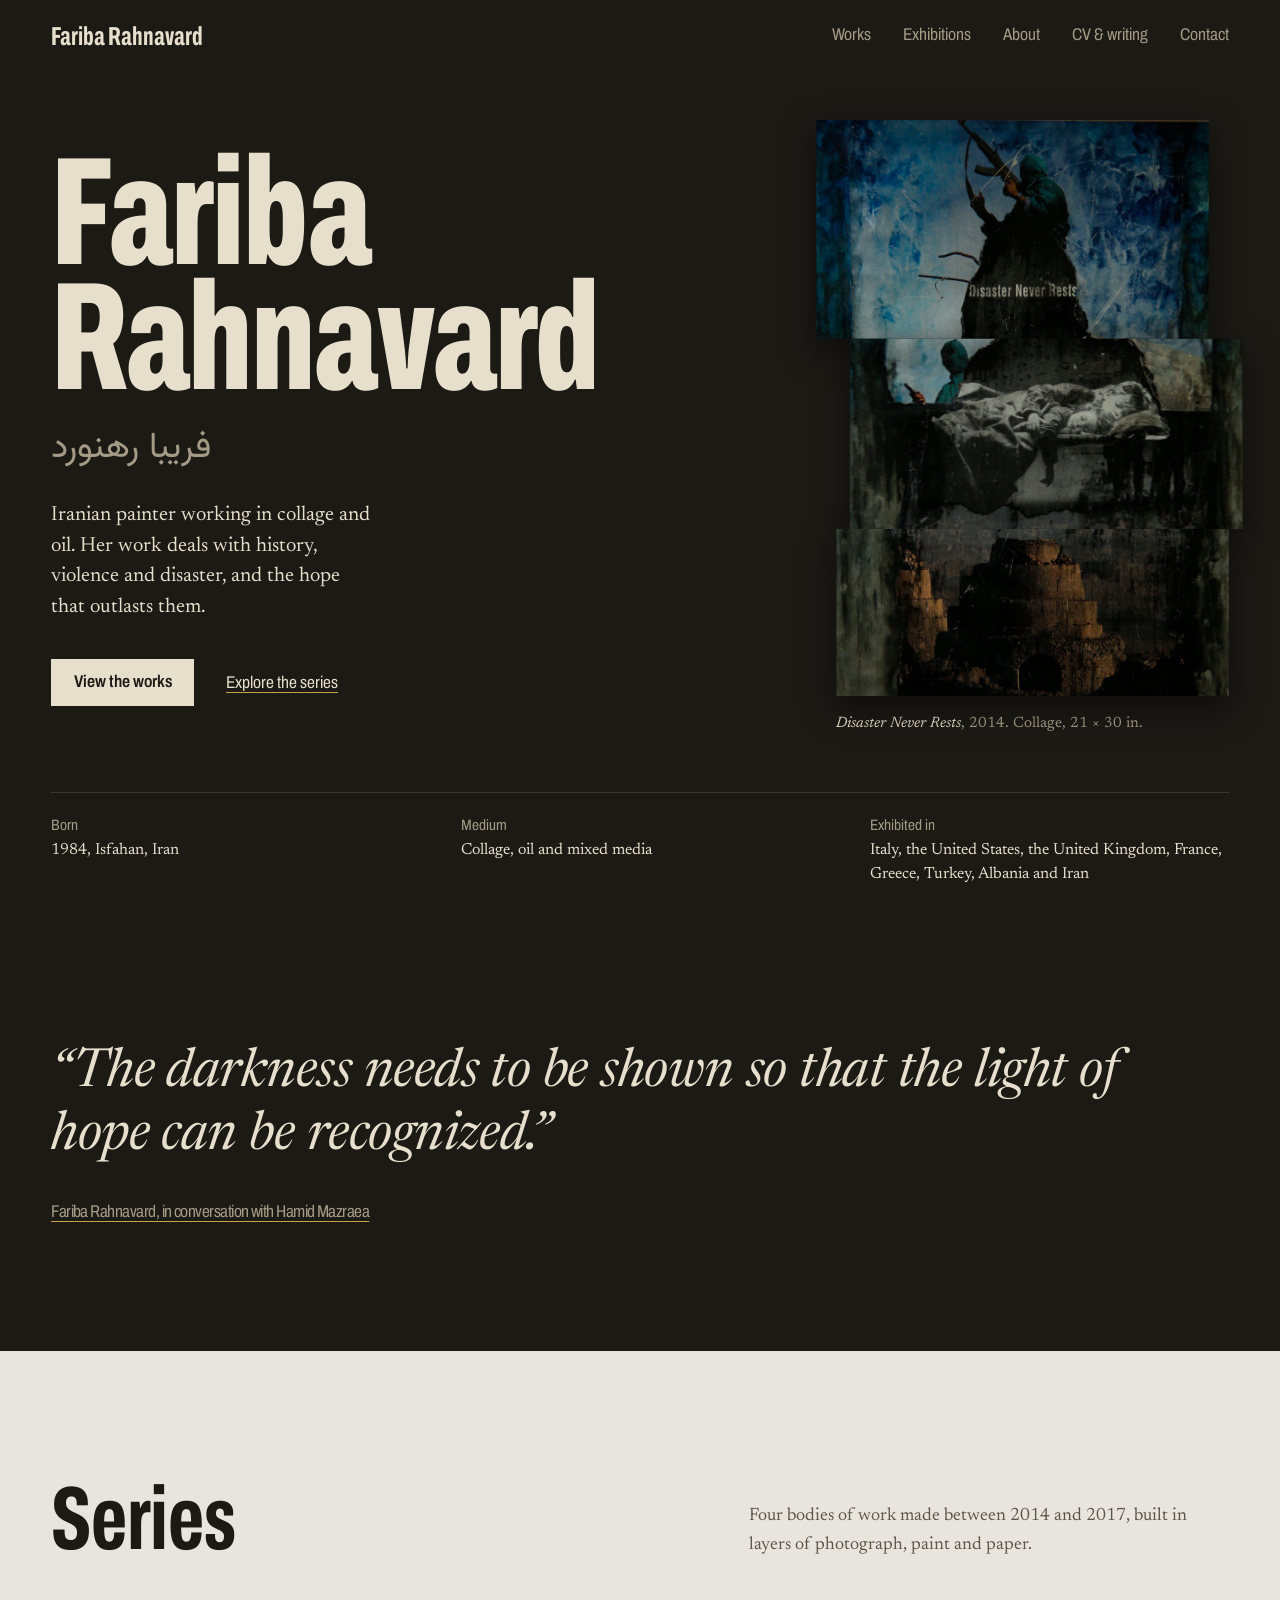
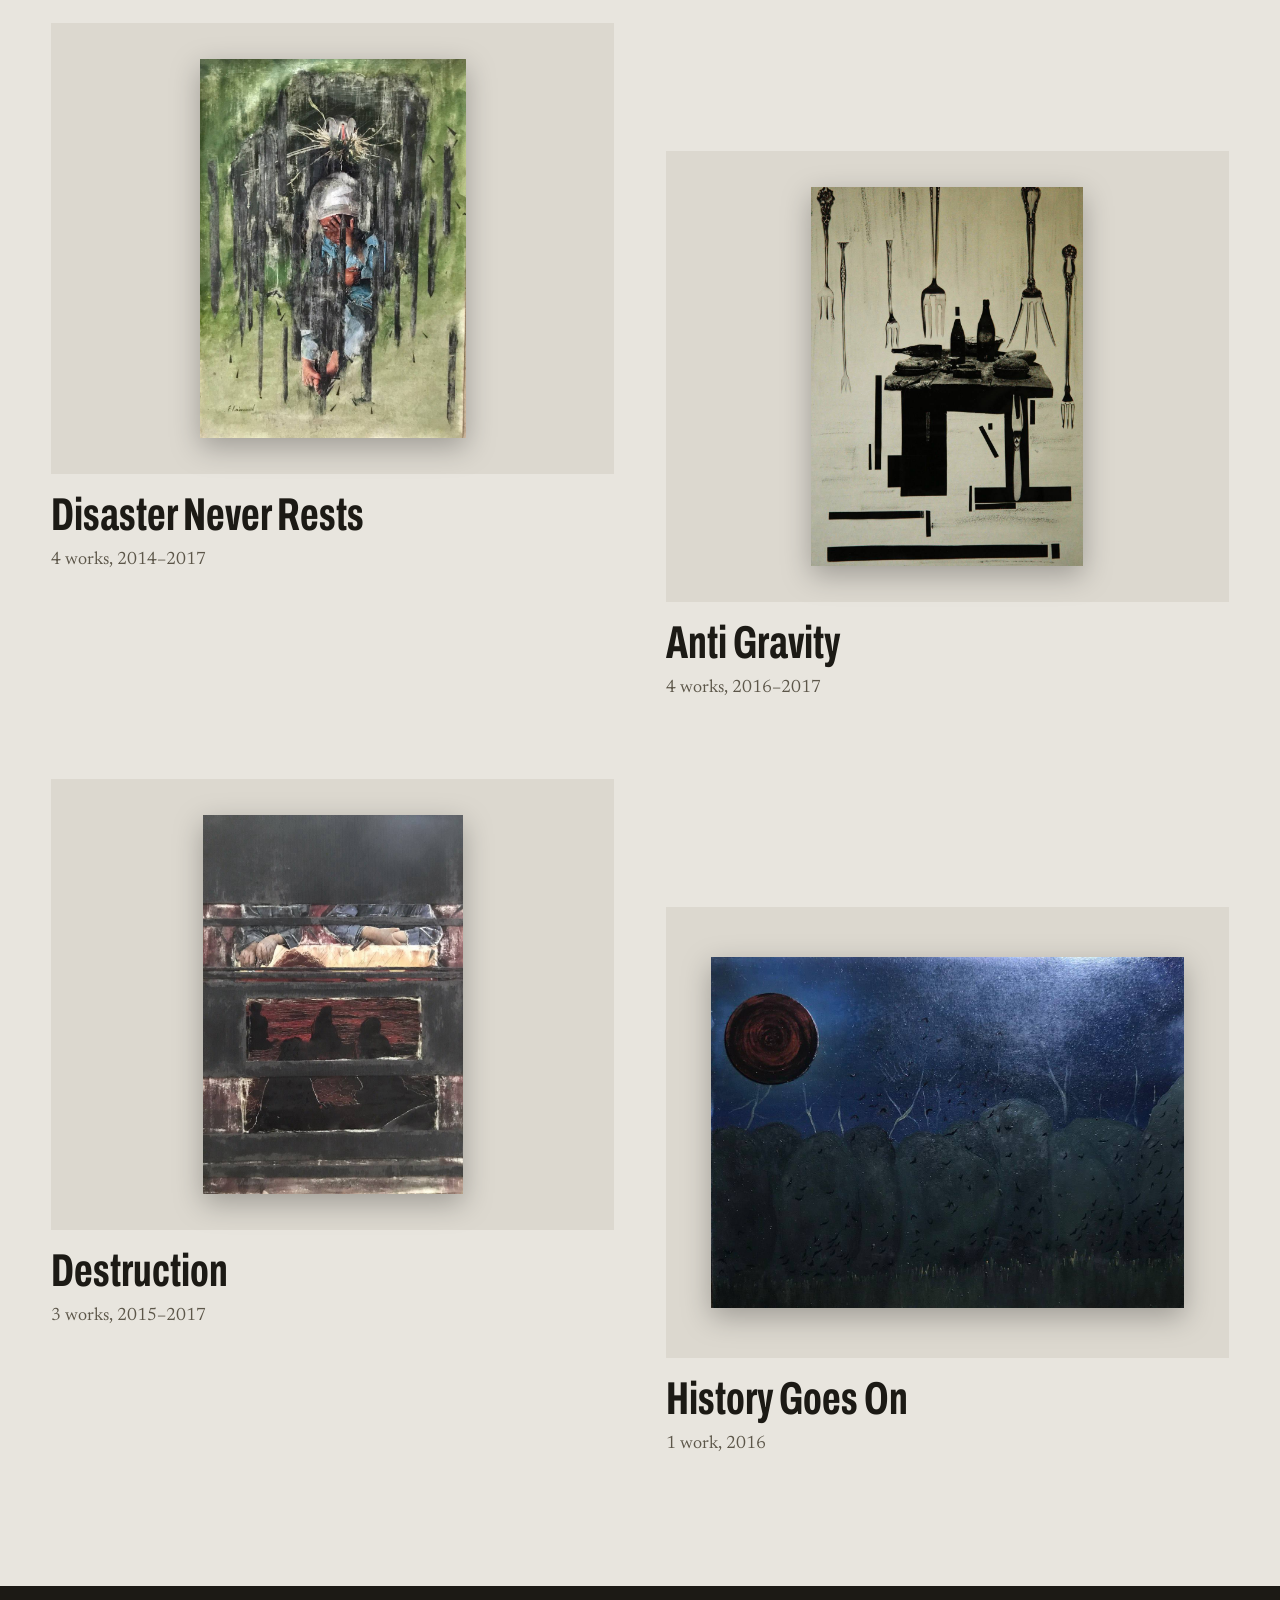
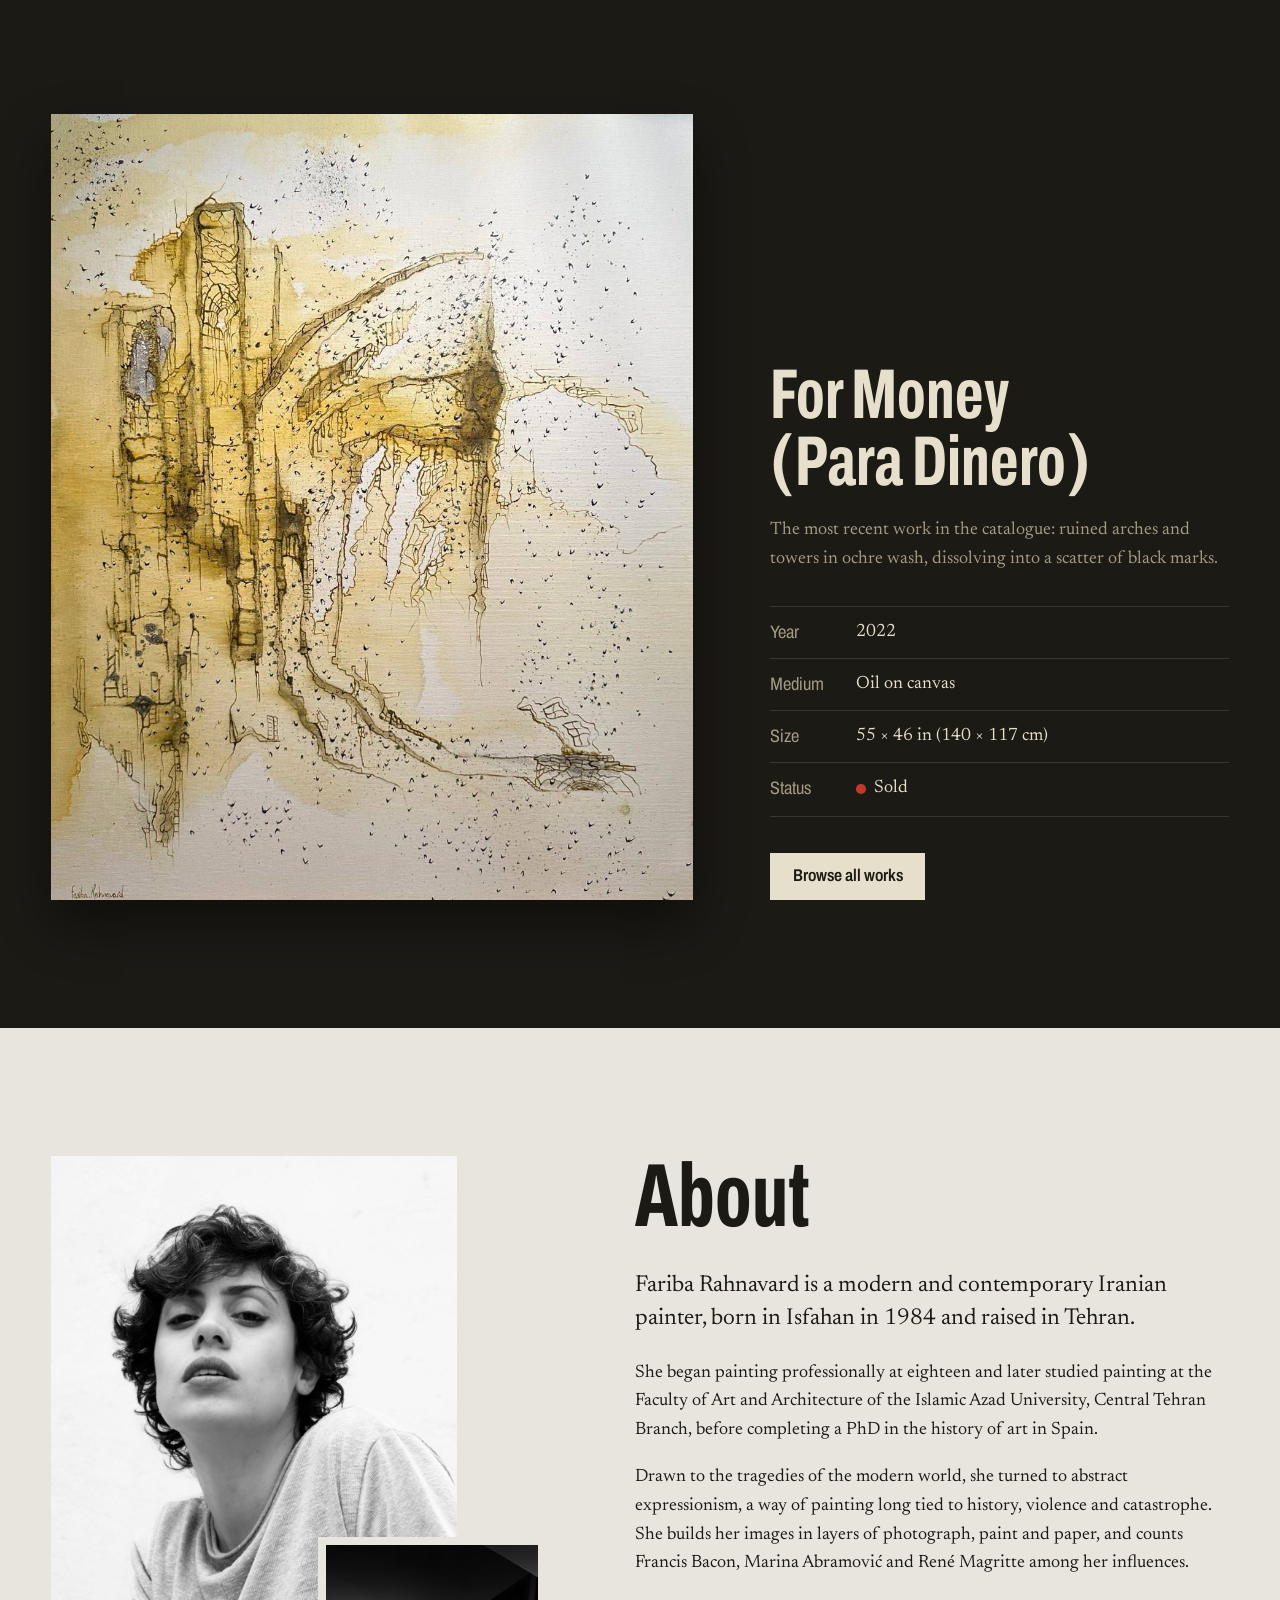
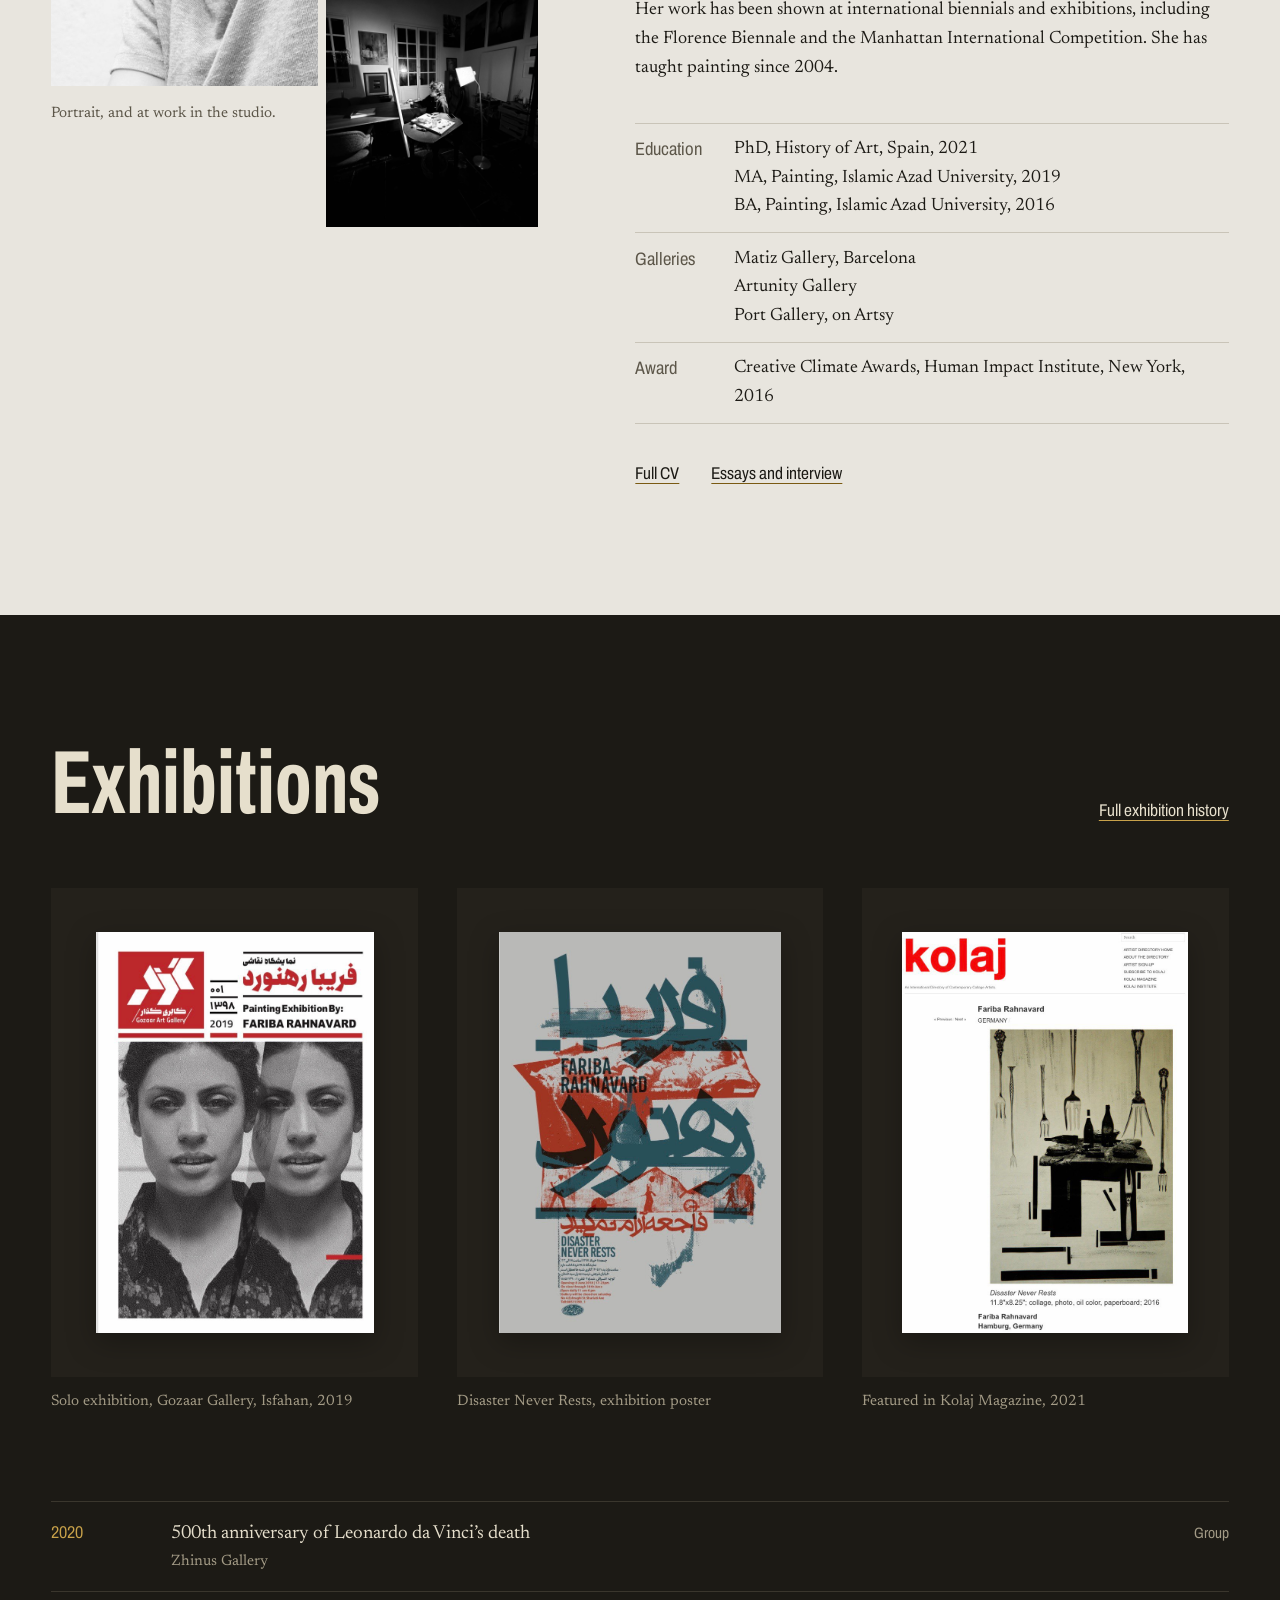
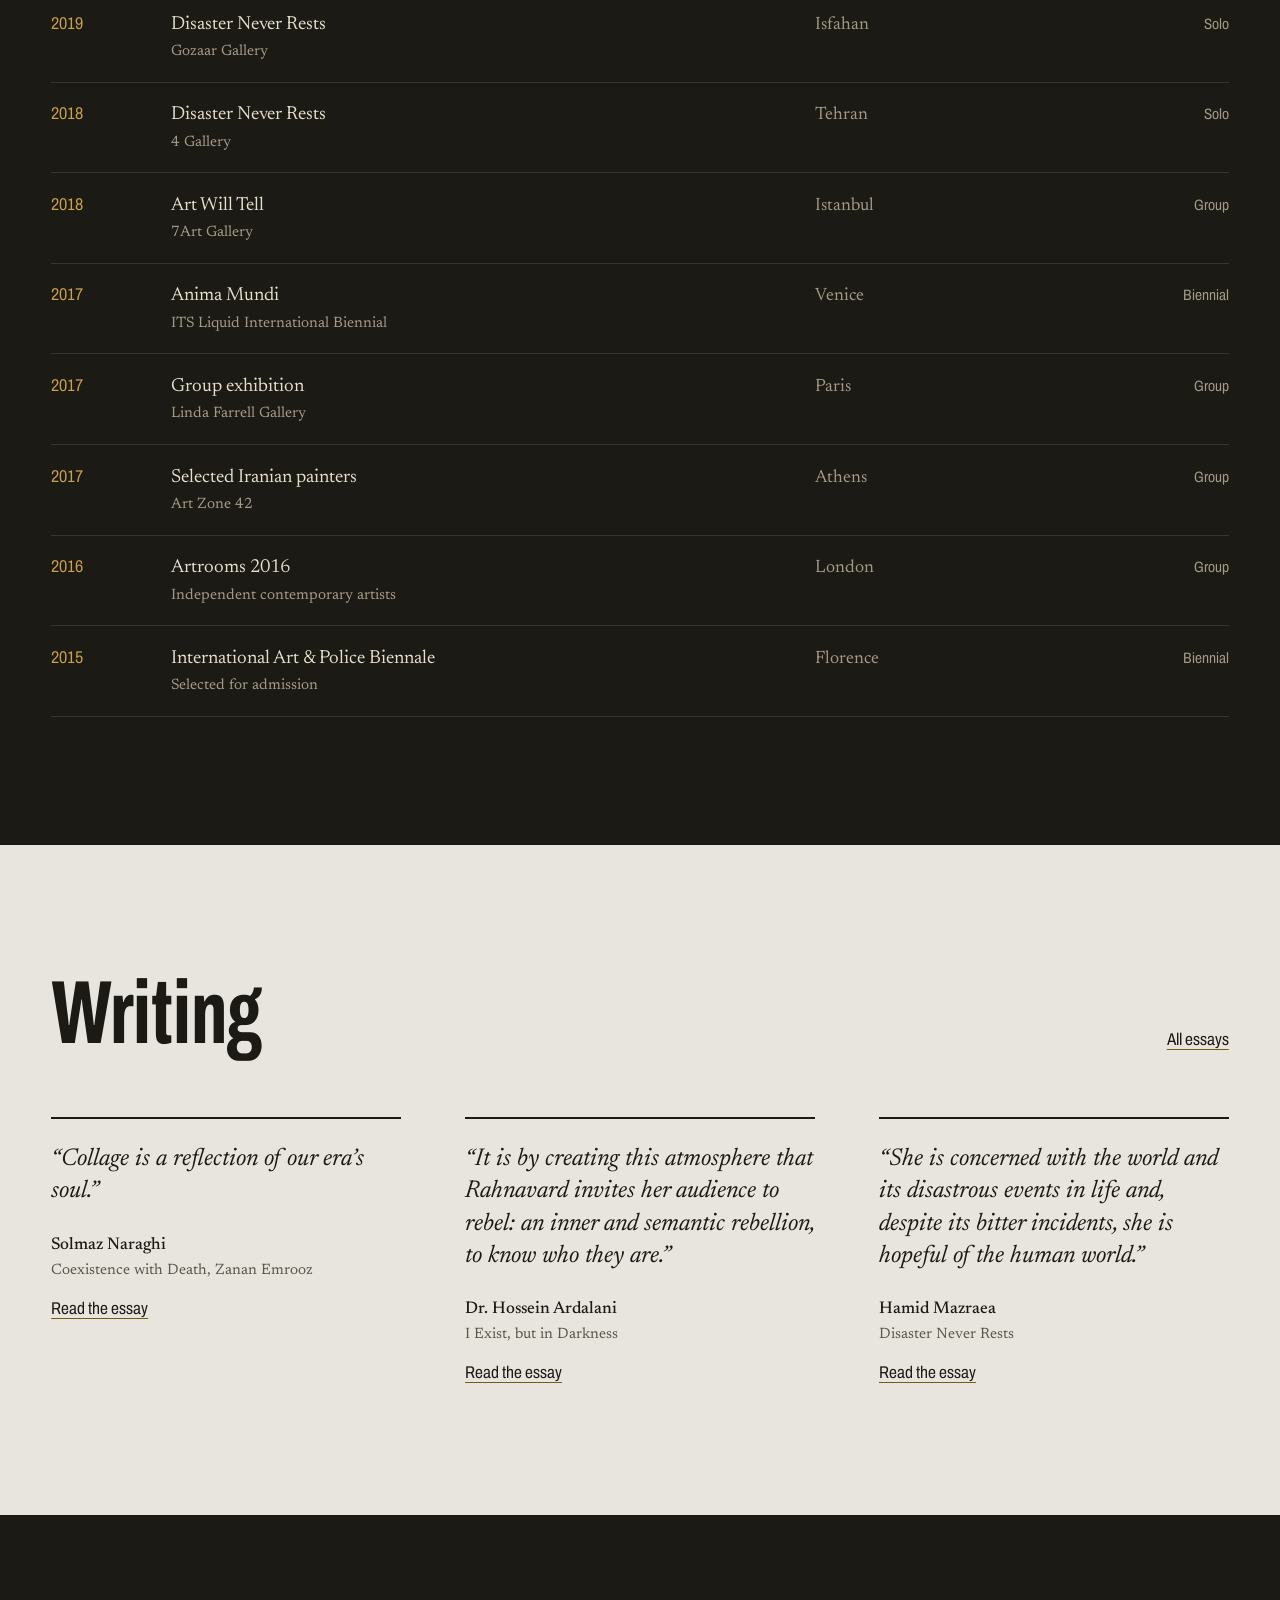
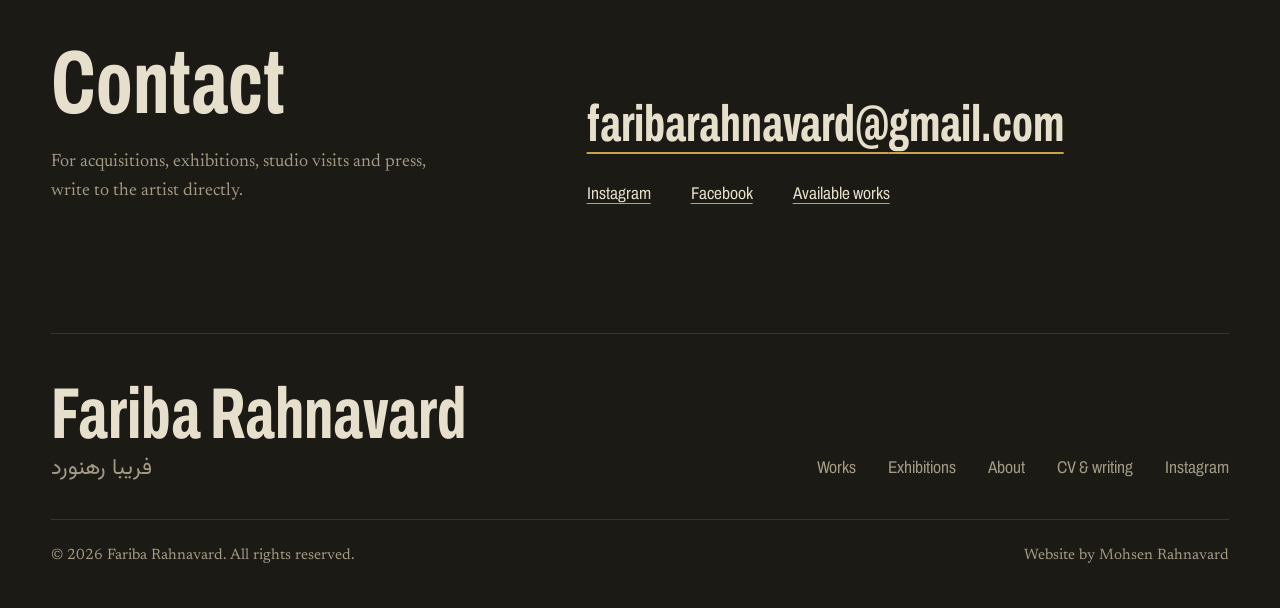
==== index.html @ 9023060f "Launch redesigned portfolio site for Fariba Rahnavard Home page with series, featured work, about, e" ====
<!DOCTYPE html>
<html lang="en">
<head>
    <meta charset="UTF-8">
    <meta name="viewport" content="width=device-width, initial-scale=1.0">
    <title>Fariba Rahnavard, painter</title>
    <meta name="description" content="Fariba Rahnavard is an Iranian painter working in collage and abstract expressionism. Series, exhibitions, writing and enquiries.">
    <meta property="og:title" content="Fariba Rahnavard, painter">
    <meta property="og:description" content="Collage and abstract expressionism on history, violence, disaster and hope.">
    <meta property="og:image" content="img/2.jpg">
    <meta name="theme-color" content="#1c1a15">
    <link rel="preconnect" href="https://fonts.googleapis.com">
    <link rel="preconnect" href="https://fonts.gstatic.com" crossorigin>
    <link rel="stylesheet" href="https://fonts.googleapis.com/css2?family=Archivo:wdth,wght@62..125,400..800&family=Newsreader:ital,opsz,wght@0,6..72,400..600;1,6..72,400..500&family=Vazirmatn:wght@400&display=swap">
    <link rel="stylesheet" href="styles.css">
    <script src="script.js" defer></script>
</head>
<body>
    <a class="skip-link" href="#main">Skip to content</a>

    <header class="site-header">
        <div class="header-inner wrap">
            <a class="wordmark" href="index.html">Fariba Rahnavard</a>
            <button class="menu-toggle" type="button" aria-expanded="false" aria-controls="site-nav">Menu</button>
            <nav class="site-nav" id="site-nav" aria-label="Main">
                <ul>
                    <li><a href="buying.html">Works</a></li>
                    <li><a href="index.html#exhibitions">Exhibitions</a></li>
                    <li><a href="index.html#about">About</a></li>
                    <li><a href="port.html">CV &amp; writing</a></li>
                    <li><a href="index.html#contact">Contact</a></li>
                </ul>
            </nav>
        </div>
    </header>

    <main id="main">
        <section class="hero wrap" aria-labelledby="hero-title">
            <div class="hero-main">
                <div class="hero-text">
                    <h1 class="hero-name" id="hero-title"><span>Fariba</span> <span>Rahnavard</span></h1>
                    <p class="hero-persian" lang="fa" dir="rtl">فریبا رهنورد</p>
                    <p class="hero-intro">Iranian painter working in collage and oil. Her work deals with history, violence and disaster, and the hope that outlasts them.</p>
                    <div class="actions">
                        <a class="button" href="buying.html">View the works</a>
                        <a class="text-link" href="#series">Explore the series</a>
                    </div>
                </div>

                <figure class="strata">
                    <div class="strata-frame">
                        <div class="stratum"><img src="img/2.jpg" width="872" height="1280" alt="Disaster Never Rests: a hooded figure with a rifle stands over a sleeping child, above the ruins of a stepped brick tower." fetchpriority="high"></div>
                        <div class="stratum" aria-hidden="true"><img src="img/2.jpg" width="872" height="1280" alt=""></div>
                        <div class="stratum" aria-hidden="true"><img src="img/2.jpg" width="872" height="1280" alt=""></div>
                    </div>
                    <figcaption><cite>Disaster Never Rests</cite>, 2014. Collage, 21 × 30 in.</figcaption>
                </figure>
            </div>

            <dl class="hero-facts">
                <div>
                    <dt>Born</dt>
                    <dd>1984, Isfahan, Iran</dd>
                </div>
                <div>
                    <dt>Medium</dt>
                    <dd>Collage, oil and mixed media</dd>
                </div>
                <div>
                    <dt>Exhibited in</dt>
                    <dd>Italy, the United States, the United Kingdom, France, Greece, Turkey, Albania and Iran</dd>
                </div>
            </dl>
        </section>

        <section class="section statement wrap" aria-label="Artist statement">
            <blockquote>
                <p>“The darkness needs to be shown so that the light of hope can be recognized.”</p>
                <footer class="ui"><a href="port.html#disaster-never-rests">Fariba Rahnavard, in conversation with Hamid Mazraea</a></footer>
            </blockquote>
        </section>

        <section class="section tone-wall" id="series" aria-labelledby="series-title">
            <div class="wrap">
                <div class="section-head">
                    <h2 class="section-title" id="series-title">Series</h2>
                    <p>Four bodies of work made between 2014 and 2017, built in layers of photograph, paint and paper.</p>
                </div>

                <div class="series-grid">
                    <a class="series-card" href="buying.html?series=disaster-never-rests">
                        <div class="mat"><img src="img-sell/sell-11.jpg" width="901" height="1280" loading="lazy" alt="A figure in a white headscarf covers their face, under a nest of dark wire and dripping black bands on green."></div>
                        <h3>Disaster Never Rests</h3>
                        <p>4 works, 2014–2017</p>
                    </a>
                    <a class="series-card" href="buying.html?series=anti-gravity">
                        <div class="mat"><img src="img-sell/sell-3.jpg" width="920" height="1280" loading="lazy" alt="Black silhouettes of forks, knives and bottles hang over a table on pale paper."></div>
                        <h3>Anti Gravity</h3>
                        <p>4 works, 2016–2017</p>
                    </a>
                    <a class="series-card" href="buying.html?series=destruction">
                        <div class="mat"><img src="img-sell/sell-10.jpg" width="879" height="1280" loading="lazy" alt="Dark horizontal bands frame hands at a table and silhouetted figures against a red sea."></div>
                        <h3>Destruction</h3>
                        <p>3 works, 2015–2017</p>
                    </a>
                    <a class="series-card" href="buying.html?series=history-goes-on">
                        <div class="mat"><img src="img-sell/sell-8.jpg" width="1280" height="951" loading="lazy" alt="A dark red sun over a deep blue night and a line of rounded treetops."></div>
                        <h3>History Goes On</h3>
                        <p>1 work, 2016</p>
                    </a>
                </div>
            </div>
        </section>

        <section class="section wrap" aria-labelledby="featured-title">
            <div class="featured">
                <a class="featured-image" href="buying.html">
                    <img src="img-sell/sell-1.jpg" width="1046" height="1280" loading="lazy" alt="For Money: ochre ruins of arches and towers dissolving into a scatter of black marks.">
                </a>
                <div>
                    <h2 id="featured-title">For Money (Para Dinero)</h2>
                    <p class="featured-note">The most recent work in the catalogue: ruined arches and towers in ochre wash, dissolving into a scatter of black marks.</p>
                    <dl class="details">
                        <dt>Year</dt>
                        <dd>2022</dd>
                        <dt>Medium</dt>
                        <dd>Oil on canvas</dd>
                        <dt>Size</dt>
                        <dd>55 × 46 in (140 × 117 cm)</dd>
                        <dt>Status</dt>
                        <dd><span class="status-sold">Sold</span></dd>
                    </dl>
                    <a class="button" href="buying.html">Browse all works</a>
                </div>
            </div>
        </section>

        <section class="section tone-wall" id="about" aria-labelledby="about-title">
            <div class="about wrap">
                <figure class="about-images">
                    <img class="portrait" src="img/photo_2024-08-16_12-58-16.jpg" width="980" height="1280" loading="lazy" alt="Black and white portrait of Fariba Rahnavard.">
                    <img class="studio" src="img/photo_2024-08-16_12-58-14.jpg" width="960" height="1280" loading="lazy" alt="Fariba Rahnavard at her desk in the studio at night, paintings on the wall behind her.">
                    <figcaption>Portrait, and at work in the studio.</figcaption>
                </figure>

                <div class="about-text">
                    <h2 class="section-title" id="about-title">About</h2>
                    <p class="lead">Fariba Rahnavard is a modern and contemporary Iranian painter, born in Isfahan in 1984 and raised in Tehran.</p>
                    <p>She began painting professionally at eighteen and later studied painting at the Faculty of Art and Architecture of the Islamic Azad University, Central Tehran Branch, before completing a PhD in the history of art in Spain.</p>
                    <p>Drawn to the tragedies of the modern world, she turned to abstract expressionism, a way of painting long tied to history, violence and catastrophe. She builds her images in layers of photograph, paint and paper, and counts Francis Bacon, Marina Abramović and René Magritte among her influences.</p>
                    <p>Her work has been shown at international biennials and exhibitions, including the Florence Biennale and the Manhattan International Competition. She has taught painting since 2004.</p>

                    <dl class="details">
                        <dt>Education</dt>
                        <dd>PhD, History of Art, Spain, 2021<br>MA, Painting, Islamic Azad University, 2019<br>BA, Painting, Islamic Azad University, 2016</dd>
                        <dt>Galleries</dt>
                        <dd>Matiz Gallery, Barcelona<br>Artunity Gallery<br>Port Gallery, on Artsy</dd>
                        <dt>Award</dt>
                        <dd>Creative Climate Awards, Human Impact Institute, New York, 2016</dd>
                    </dl>

                    <div class="actions">
                        <a class="text-link" href="port.html#cv">Full CV</a>
                        <a class="text-link" href="port.html#essays">Essays and interview</a>
                    </div>
                </div>
            </div>
        </section>

        <section class="section wrap" id="exhibitions" aria-labelledby="exhibitions-title">
            <div class="section-head">
                <h2 class="section-title" id="exhibitions-title">Exhibitions</h2>
                <a class="text-link" href="port.html#cv">Full exhibition history</a>
            </div>

            <div class="posters">
                <figure>
                    <div class="mat"><img src="img/poster1.jpg" width="722" height="1041" loading="lazy" alt="Poster for Fariba Rahnavard’s painting exhibition at Gozaar Art Gallery, 2019, with a doubled black and white portrait of the artist."></div>
                    <figcaption>Solo exhibition, Gozaar Gallery, Isfahan, 2019</figcaption>
                </figure>
                <figure>
                    <div class="mat"><img src="img/poster2.jpg" width="741" height="1055" loading="lazy" alt="Poster for Disaster Never Rests, with the artist’s name in large red and blue Persian lettering."></div>
                    <figcaption>Disaster Never Rests, exhibition poster</figcaption>
                </figure>
                <figure>
                    <div class="mat"><img src="img/photo_2024-08-20_14-07-26%20(2).jpg" width="750" height="1051" loading="lazy" alt="Page from Kolaj Magazine featuring a collage by Fariba Rahnavard."></div>
                    <figcaption>Featured in Kolaj Magazine, 2021</figcaption>
                </figure>
            </div>

            <ol class="exhibition-list">
                <li><span class="year">2020</span><span class="title">500th anniversary of Leonardo da Vinci’s death<span>Zhinus Gallery</span></span><span class="place"></span><span class="kind">Group</span></li>
                <li><span class="year">2019</span><span class="title">Disaster Never Rests<span>Gozaar Gallery</span></span><span class="place">Isfahan</span><span class="kind">Solo</span></li>
                <li><span class="year">2018</span><span class="title">Disaster Never Rests<span>4 Gallery</span></span><span class="place">Tehran</span><span class="kind">Solo</span></li>
                <li><span class="year">2018</span><span class="title">Art Will Tell<span>7Art Gallery</span></span><span class="place">Istanbul</span><span class="kind">Group</span></li>
                <li><span class="year">2017</span><span class="title">Anima Mundi<span>ITS Liquid International Biennial</span></span><span class="place">Venice</span><span class="kind">Biennial</span></li>
                <li><span class="year">2017</span><span class="title">Group exhibition<span>Linda Farrell Gallery</span></span><span class="place">Paris</span><span class="kind">Group</span></li>
                <li><span class="year">2017</span><span class="title">Selected Iranian painters<span>Art Zone 42</span></span><span class="place">Athens</span><span class="kind">Group</span></li>
                <li><span class="year">2016</span><span class="title">Artrooms 2016<span>Independent contemporary artists</span></span><span class="place">London</span><span class="kind">Group</span></li>
                <li><span class="year">2015</span><span class="title">International Art &amp; Police Biennale<span>Selected for admission</span></span><span class="place">Florence</span><span class="kind">Biennial</span></li>
            </ol>
        </section>

        <section class="section tone-wall" aria-labelledby="writing-title">
            <div class="wrap">
                <div class="section-head">
                    <h2 class="section-title" id="writing-title">Writing</h2>
                    <a class="text-link" href="port.html#essays">All essays</a>
                </div>

                <div class="press">
                    <blockquote>
                        <p>“Collage is a reflection of our era’s soul.”</p>
                        <footer>
                            <strong>Solmaz Naraghi</strong>
                            Coexistence with Death, Zanan Emrooz
                            <br><a class="text-link" href="port.html#coexistence-with-death">Read the essay<span class="visually-hidden">: Coexistence with Death</span></a>
                        </footer>
                    </blockquote>
                    <blockquote>
                        <p>“It is by creating this atmosphere that Rahnavard invites her audience to rebel: an inner and semantic rebellion, to know who they are.”</p>
                        <footer>
                            <strong>Dr. Hossein Ardalani</strong>
                            I Exist, but in Darkness
                            <br><a class="text-link" href="port.html#i-exist-but-in-darkness">Read the essay<span class="visually-hidden">: I Exist, but in Darkness</span></a>
                        </footer>
                    </blockquote>
                    <blockquote>
                        <p>“She is concerned with the world and its disastrous events in life and, despite its bitter incidents, she is hopeful of the human world.”</p>
                        <footer>
                            <strong>Hamid Mazraea</strong>
                            Disaster Never Rests
                            <br><a class="text-link" href="port.html#disaster-never-rests">Read the essay<span class="visually-hidden">: Disaster Never Rests</span></a>
                        </footer>
                    </blockquote>
                </div>
            </div>
        </section>

        <section class="section wrap" id="contact" aria-labelledby="contact-title">
            <div class="contact">
                <div>
                    <h2 class="section-title" id="contact-title">Contact</h2>
                    <p>For acquisitions, exhibitions, studio visits and press, write to the artist directly.</p>
                </div>
                <div>
                    <a class="contact-email" href="mailto:faribarahnavard@gmail.com">faribarahnavard@<wbr>gmail.com</a>
                    <ul class="contact-links ui">
                        <li><a href="https://www.instagram.com/fariba_rahnavard/" target="_blank" rel="noopener">Instagram</a></li>
                        <li><a href="https://www.facebook.com/fariba.rahnavardd" target="_blank" rel="noopener">Facebook</a></li>
                        <li><a href="buying.html?available=1">Available works</a></li>
                    </ul>
                </div>
            </div>
        </section>
    </main>

    <footer class="site-footer wrap">
        <div class="footer-top">
            <p class="footer-name">Fariba Rahnavard<span lang="fa" dir="rtl">فریبا رهنورد</span></p>
            <ul class="footer-nav ui">
                <li><a href="buying.html">Works</a></li>
                <li><a href="index.html#exhibitions">Exhibitions</a></li>
                <li><a href="index.html#about">About</a></li>
                <li><a href="port.html">CV &amp; writing</a></li>
                <li><a href="https://www.instagram.com/fariba_rahnavard/" target="_blank" rel="noopener">Instagram</a></li>
            </ul>
        </div>
        <div class="footer-bottom">
            <p>© <span data-year>2026</span> Fariba Rahnavard. All rights reserved.</p>
            <p>Website by Mohsen Rahnavard</p>
        </div>
    </footer>
</body>
</html>
---- styles.css ----
/* ---------- Tokens ---------- */

:root {
    --soot: #1c1a15;
    --soot-raised: #24211b;
    --soot-rule: #3a362d;
    --plaster: #e6dfcc;
    --dust: #a39b86;
    --ochre: #c9a24a;

    --wall: #e8e5de;
    --wall-mat: #dcd8cf;
    --wall-rule: #c9c4b8;
    --ink: #1c1a15;
    --ink-muted: #5c5649;
    --ochre-deep: #7a5a12;

    --red-dot: #c0392b;

    --display: "Archivo", "Arial Narrow", sans-serif;
    --serif: "Newsreader", Georgia, serif;
    --persian: "Vazirmatn", Tahoma, sans-serif;

    --gutter: clamp(1.25rem, 4vw, 3.5rem);
    --max: 84rem;
    --measure: 38rem;
    --header: 4.5rem;
    --ease: cubic-bezier(0.2, 0.7, 0.1, 1);
}

/* Tones: every section paints itself from these, so components work on either */

:root,
.tone-dark {
    --bg: var(--soot);
    --mat: var(--soot-raised);
    --fg: var(--plaster);
    --muted: var(--dust);
    --rule: var(--soot-rule);
    --accent: var(--ochre);
    color-scheme: dark;
}

.tone-wall {
    --bg: var(--wall);
    --mat: var(--wall-mat);
    --fg: var(--ink);
    --muted: var(--ink-muted);
    --rule: var(--wall-rule);
    --accent: var(--ochre-deep);
    color-scheme: light;
}

.tone-dark,
.tone-wall {
    background: var(--bg);
    color: var(--fg);
}

/* ---------- Base ---------- */

*,
*::before,
*::after {
    box-sizing: border-box;
}

html {
    -webkit-text-size-adjust: 100%;
    scroll-behavior: smooth;
    scroll-padding-top: var(--header);
}

body {
    margin: 0;
    overflow-x: clip;
    background: var(--bg);
    color: var(--fg);
    font-family: var(--serif);
    font-size: 1.125rem;
    line-height: 1.6;
    font-optical-sizing: auto;
    -webkit-font-smoothing: antialiased;
}

body.nav-open {
    overflow: hidden;
}

img {
    display: block;
    max-width: 100%;
    height: auto;
}

a {
    color: inherit;
    text-decoration-color: var(--accent);
    text-decoration-thickness: 1px;
    text-underline-offset: 0.22em;
    transition: color 0.2s;
}

a:hover {
    color: var(--accent);
}

:focus-visible {
    outline: 2px solid var(--accent);
    outline-offset: 3px;
}

h1,
h2,
h3 {
    margin: 0;
    font-family: var(--display);
    font-stretch: 62%;
    font-weight: 700;
    line-height: 0.95;
    text-wrap: balance;
}

p {
    margin: 0 0 1em;
}

[hidden] {
    display: none !important;
}

.visually-hidden {
    position: absolute;
    width: 1px;
    height: 1px;
    overflow: hidden;
    clip-path: inset(50%);
    white-space: nowrap;
}

.wrap {
    max-width: var(--max);
    margin-inline: auto;
    padding-inline: var(--gutter);
}

.skip-link {
    position: fixed;
    left: var(--gutter);
    top: -4rem;
    z-index: 100;
    padding: 0.5rem 1rem;
    background: var(--fg);
    color: var(--bg);
    font-family: var(--display);
}

.skip-link:focus {
    top: 1rem;
}

/* Shared small type */

.ui {
    font-family: var(--display);
    font-stretch: 80%;
    font-size: 1.0625rem;
    line-height: 1.3;
}

.muted {
    color: var(--muted);
}

/* ---------- Header ---------- */

.site-header {
    position: fixed;
    inset: 0 0 auto;
    z-index: 50;
}

.site-header::before {
    content: "";
    position: absolute;
    inset: 0;
    z-index: -1;
    border-bottom: 1px solid var(--rule);
    background: color-mix(in srgb, var(--bg) 82%, transparent);
    backdrop-filter: blur(14px) saturate(1.2);
    -webkit-backdrop-filter: blur(14px) saturate(1.2);
    opacity: 0;
    transition: opacity 0.3s;
}

.site-header.is-scrolled::before {
    opacity: 1;
}

.header-inner {
    display: flex;
    justify-content: space-between;
    align-items: center;
    gap: 2rem;
    height: var(--header);
}

.wordmark {
    position: relative;
    z-index: 1;
    font-family: var(--display);
    font-stretch: 62%;
    font-weight: 700;
    font-size: 1.625rem;
    line-height: 1;
    text-decoration: none;
}

.site-nav ul {
    display: flex;
    gap: 0.25rem 2rem;
    margin: 0;
    padding: 0;
    list-style: none;
}

.site-nav a {
    font-family: var(--display);
    font-stretch: 80%;
    font-size: 1.0625rem;
    color: var(--muted);
    text-decoration: none;
}

.site-nav a:hover,
.site-nav a[aria-current="page"] {
    color: var(--fg);
}

.site-nav a[aria-current="page"] {
    text-decoration: underline;
    text-decoration-color: var(--accent);
}

.menu-toggle {
    display: none;
    position: relative;
    z-index: 1;
    padding: 0.5rem 0.9rem;
    border: 1px solid var(--rule);
    background: transparent;
    color: var(--fg);
    font-family: var(--display);
    font-stretch: 80%;
    font-size: 1rem;
    cursor: pointer;
}

/* ---------- Buttons and links ---------- */

.actions {
    display: flex;
    flex-wrap: wrap;
    align-items: center;
    gap: 1rem 2rem;
}

.button {
    display: inline-block;
    padding: 0.85rem 1.4rem;
    background: var(--fg);
    color: var(--bg);
    font-family: var(--display);
    font-stretch: 80%;
    font-weight: 600;
    font-size: 1.0625rem;
    line-height: 1.2;
    text-decoration: none;
    transition: background 0.2s, color 0.2s;
}

.button:hover {
    background: var(--accent);
    color: var(--bg);
}

.text-link {
    font-family: var(--display);
    font-stretch: 80%;
    font-size: 1.0625rem;
}

/* ---------- Sections ---------- */

.section {
    padding-block: clamp(4.5rem, 10vw, 8.5rem);
}

.section-head {
    display: flex;
    flex-wrap: wrap;
    justify-content: space-between;
    align-items: end;
    gap: 1.25rem 3rem;
    margin-bottom: clamp(2.5rem, 5vw, 4rem);
}

.section-head p {
    max-width: 30rem;
    margin: 0;
    color: var(--muted);
}

.section-title {
    font-size: clamp(3rem, 7vw, 5.75rem);
    line-height: 0.9;
}

/* ---------- Hero ---------- */

.hero {
    display: grid;
    grid-template-rows: 1fr auto;
    min-height: 100svh;
    padding-top: calc(var(--header) + clamp(1.5rem, 4vw, 3rem));
}

.hero-main {
    display: grid;
    grid-template-columns: minmax(0, 1.1fr) minmax(0, 1fr);
    align-items: center;
    gap: var(--gutter);
    padding-bottom: clamp(2rem, 5vw, 3.5rem);
}

.hero-text {
    position: relative;
    z-index: 2;
}

.hero-name {
    margin-right: -18%;
    font-weight: 800;
    font-size: clamp(4.75rem, 12vw, 12.5rem);
    line-height: 0.82;
    letter-spacing: -0.01em;
}

.hero-name span {
    display: block;
}

.hero-persian {
    margin: 1.5rem 0 0;
    font-family: var(--persian);
    font-size: clamp(1.5rem, 2.8vw, 2.25rem);
    line-height: 1.3;
    text-align: left;
    color: var(--muted);
}

.hero-intro {
    max-width: 29ch;
    margin: 1.75rem 0 2.25rem;
    font-size: clamp(1.1875rem, 1.6vw, 1.375rem);
    line-height: 1.5;
}

.hero-facts {
    display: grid;
    grid-template-columns: repeat(3, minmax(0, 1fr));
    gap: 1rem var(--gutter);
    margin: 0;
    padding-block: 1.25rem 1.75rem;
    border-top: 1px solid var(--rule);
}

.hero-facts div {
    min-width: 0;
}

.hero-facts dt {
    font-family: var(--display);
    font-stretch: 80%;
    font-size: 0.9375rem;
    color: var(--muted);
}

.hero-facts dd {
    margin: 0.15rem 0 0;
    font-size: 1rem;
    line-height: 1.45;
}

/* The painting, cut into strata that settle almost into register */

.strata {
    justify-self: end;
    width: min(100%, calc(64svh * 872 / 1280));
    margin: 0;
}

.strata-frame {
    position: relative;
    aspect-ratio: 872 / 1280;
}

.stratum {
    position: absolute;
    inset: 0;
    filter: drop-shadow(0 0.75rem 1rem rgb(0 0 0 / 0.55));
    transform: translateX(var(--to));
    animation: settle 1.7s var(--ease) both;
}

.stratum img {
    width: 100%;
    height: 100%;
    object-fit: cover;
}

.stratum:nth-child(1) {
    --from: -6rem;
    --to: -1.25rem;
}

.stratum:nth-child(1) img {
    clip-path: inset(0 0 62% 0);
}

.stratum:nth-child(2) {
    --from: 5rem;
    --to: 0.85rem;
    animation-delay: 0.12s;
}

.stratum:nth-child(2) img {
    clip-path: inset(38% 0 29% 0);
}

.stratum:nth-child(3) {
    --from: -3rem;
    --to: 0rem;
    animation-delay: 0.24s;
}

.stratum:nth-child(3) img {
    clip-path: inset(71% 0 0 0);
}

@keyframes settle {
    from {
        transform: translateX(var(--from));
        opacity: 0;
    }
    to {
        transform: translateX(var(--to));
        opacity: 1;
    }
}

.strata figcaption {
    margin-top: 1rem;
    font-size: 0.9375rem;
    color: var(--muted);
}

.strata cite,
.label cite,
.featured cite {
    color: var(--fg);
}

/* ---------- Statement ---------- */

.statement blockquote {
    max-width: 21em;
    margin: 0;
    font-style: italic;
    font-size: clamp(1.875rem, 4.2vw, 3.5rem);
    line-height: 1.18;
    letter-spacing: -0.01em;
    text-wrap: pretty;
}

.statement blockquote p {
    margin: 0;
}

.statement footer {
    margin-top: 2rem;
    font-style: normal;
}

.statement footer a {
    color: var(--muted);
}

/* ---------- Matted works ---------- */

.mat {
    position: relative;
    aspect-ratio: 4 / 5;
    background: var(--mat);
    transition: background 0.3s;
    --inset: 11%;
}

.mat img {
    position: absolute;
    inset: var(--inset);
    width: calc(100% - 2 * var(--inset));
    height: calc(100% - 2 * var(--inset));
    object-fit: contain;
    filter: drop-shadow(0 0.6rem 0.9rem rgb(0 0 0 / 0.28));
}

/* ---------- Series ---------- */

.series-grid {
    display: grid;
    grid-template-columns: repeat(2, minmax(0, 1fr));
    gap: clamp(3rem, 6vw, 5rem) clamp(1.5rem, 4vw, 4rem);
}

.series-grid > :nth-child(even) {
    margin-top: clamp(0rem, 10vw, 8rem);
}

.series-card {
    display: block;
    text-decoration: none;
}

.series-card .mat {
    aspect-ratio: 5 / 4;
    --inset: 8%;
}

.series-card:hover .mat {
    background: color-mix(in srgb, var(--mat) 85%, var(--fg));
}

.series-card h3 {
    margin-top: 1.25rem;
    font-size: clamp(2rem, 3.6vw, 3rem);
}

.series-card:hover h3 {
    text-decoration: underline;
    text-decoration-color: var(--accent);
    text-decoration-thickness: 2px;
    text-underline-offset: 0.12em;
}

.series-card p {
    margin: 0.5rem 0 0;
    color: var(--muted);
}

/* ---------- Featured work ---------- */

.featured {
    display: grid;
    grid-template-columns: minmax(0, 7fr) minmax(0, 5fr);
    align-items: end;
    gap: clamp(2rem, 6vw, 6rem);
}

.featured-image img {
    width: 100%;
    box-shadow: 0 1.5rem 3rem rgb(0 0 0 / 0.45);
}

.featured h2 {
    font-size: clamp(2.75rem, 5.5vw, 4.75rem);
}

.featured-note {
    margin: 1.25rem 0 2rem;
    color: var(--muted);
}

.details {
    display: grid;
    grid-template-columns: auto minmax(0, 1fr);
    gap: 0;
    margin: 0 0 2.25rem;
    border-top: 1px solid var(--rule);
}

.details dt,
.details dd {
    padding-block: 0.7rem;
    border-bottom: 1px solid var(--rule);
}

.details dt {
    padding-right: 2rem;
    font-family: var(--display);
    font-stretch: 80%;
    color: var(--muted);
}

.details dd {
    margin: 0;
}

.details .status-sold {
    display: inline-flex;
    align-items: center;
    gap: 0.5rem;
}

/* ---------- About ---------- */

.about {
    display: grid;
    grid-template-columns: minmax(0, 5fr) minmax(0, 6fr);
    gap: clamp(3rem, 7vw, 7rem);
    align-items: start;
}

.about-images {
    position: relative;
    margin: 0;
    padding-bottom: 22%;
}

.about-images .portrait {
    width: 82%;
}

.about-images .studio {
    position: absolute;
    right: 0;
    bottom: 0;
    width: 46%;
    border: 0.5rem solid var(--bg);
}

.about-images figcaption {
    max-width: 48%;
    margin-top: 1rem;
    font-size: 0.9375rem;
    color: var(--muted);
}

.about-text {
    max-width: var(--measure);
}

.about-text .section-title {
    margin-bottom: 2rem;
}

.about-text .lead {
    font-size: clamp(1.25rem, 1.8vw, 1.5rem);
    line-height: 1.45;
}

.about-text .details {
    margin-top: 2.5rem;
}

/* ---------- Exhibitions ---------- */

.posters {
    display: grid;
    grid-template-columns: repeat(3, minmax(0, 1fr));
    gap: clamp(1rem, 3vw, 2.5rem);
    margin-bottom: clamp(3.5rem, 7vw, 5.5rem);
}

.posters figure {
    margin: 0;
}

.posters .mat {
    aspect-ratio: 3 / 4;
    --inset: 9%;
}

.posters figcaption {
    margin-top: 0.85rem;
    font-size: 0.9375rem;
    line-height: 1.45;
    color: var(--muted);
}

.exhibition-list {
    margin: 0;
    padding: 0;
    list-style: none;
    border-top: 1px solid var(--rule);
}

.exhibition-list li {
    display: grid;
    grid-template-columns: 6rem minmax(0, 2fr) minmax(0, 1fr) 5rem;
    gap: 0.25rem 1.5rem;
    align-items: baseline;
    padding-block: 1.1rem;
    border-bottom: 1px solid var(--rule);
}

.exhibition-list .year,
.cv-year {
    font-family: var(--display);
    font-stretch: 80%;
    font-size: 1.0625rem;
    font-variant-numeric: tabular-nums;
    color: var(--accent);
}

.exhibition-list .title {
    font-size: 1.1875rem;
}

.exhibition-list .title span {
    display: block;
    font-size: 0.9375rem;
    color: var(--muted);
}

.exhibition-list .place {
    color: var(--muted);
}

.exhibition-list .kind {
    justify-self: end;
    font-family: var(--display);
    font-stretch: 80%;
    font-size: 0.9375rem;
    color: var(--muted);
}

/* ---------- Press ---------- */

.press {
    display: grid;
    grid-template-columns: repeat(3, minmax(0, 1fr));
    gap: clamp(2.5rem, 5vw, 4.5rem);
}

.press blockquote {
    margin: 0;
    padding-top: 1.5rem;
    border-top: 2px solid var(--fg);
}

.press blockquote p {
    font-style: italic;
    font-size: clamp(1.3125rem, 1.9vw, 1.625rem);
    line-height: 1.32;
}

.press footer {
    color: var(--muted);
    font-size: 0.9375rem;
}

.press footer strong {
    display: block;
    color: var(--fg);
    font-weight: 500;
    font-size: 1.0625rem;
}

.press footer a {
    display: inline-block;
    margin-top: 0.75rem;
    color: var(--fg);
}

/* ---------- Contact ---------- */

.contact {
    display: grid;
    grid-template-columns: minmax(0, 5fr) minmax(0, 7fr);
    gap: 2rem clamp(2rem, 6vw, 6rem);
    align-items: end;
}

.contact p {
    max-width: 26rem;
    margin: 1.5rem 0 0;
    color: var(--muted);
}

.contact-email {
    display: inline-block;
    font-family: var(--display);
    font-stretch: 62%;
    font-weight: 700;
    font-size: clamp(2rem, 4vw, 3.75rem);
    line-height: 1.05;
    text-decoration-thickness: 2px;
}

.contact-links {
    display: flex;
    flex-wrap: wrap;
    gap: 0.5rem 2.5rem;
    margin: 2rem 0 0;
    padding: 0;
    list-style: none;
}

/* ---------- Footer ---------- */

.site-footer {
    padding-bottom: 2.5rem;
}

.footer-top {
    display: flex;
    flex-wrap: wrap;
    justify-content: space-between;
    align-items: end;
    gap: 2rem;
    padding-block: 3rem 2.5rem;
    border-top: 1px solid var(--rule);
}

.footer-name {
    margin: 0;
}

.footer-name {
    font-family: var(--display);
    font-stretch: 62%;
    font-weight: 700;
    font-size: clamp(2.5rem, 6vw, 4.5rem);
    line-height: 0.9;
}

.footer-name span {
    display: block;
    margin-top: 0.75rem;
    font-family: var(--persian);
    font-weight: 400;
    font-size: 1.375rem;
    text-align: left;
    color: var(--muted);
}

.footer-nav {
    display: flex;
    flex-wrap: wrap;
    gap: 0.5rem 2rem;
    margin: 0;
    padding: 0;
    list-style: none;
}

.footer-nav a {
    text-decoration: none;
    color: var(--muted);
}

.footer-nav a:hover {
    color: var(--fg);
}

.footer-bottom {
    display: flex;
    flex-wrap: wrap;
    justify-content: space-between;
    gap: 0.5rem 2rem;
    padding-top: 1.5rem;
    border-top: 1px solid var(--rule);
    font-size: 0.9375rem;
    color: var(--muted);
}

.footer-bottom p {
    margin: 0;
}

/* ---------- Inner page head ---------- */

.page-head {
    padding-top: calc(var(--header) + clamp(3rem, 7vw, 6rem));
    padding-bottom: clamp(2.5rem, 5vw, 4rem);
}

.page-head h1 {
    font-size: clamp(3.75rem, 10vw, 8.5rem);
    line-height: 0.86;
}

.page-head p {
    max-width: 36rem;
    margin: 1.75rem 0 0;
    font-size: clamp(1.1875rem, 1.6vw, 1.375rem);
    line-height: 1.5;
    color: var(--muted);
}

/* ---------- Catalogue ---------- */

.toolbar {
    display: flex;
    flex-wrap: wrap;
    justify-content: space-between;
    align-items: center;
    gap: 1rem 2rem;
    padding-block: 1.25rem;
    margin-bottom: clamp(2.5rem, 5vw, 4rem);
    border-block: 1px solid var(--rule);
}

.chips {
    display: flex;
    flex-wrap: wrap;
    gap: 0.5rem;
}

.chip {
    padding: 0.5rem 1rem;
    border: 1px solid var(--rule);
    background: transparent;
    color: var(--fg);
    font-family: var(--display);
    font-stretch: 80%;
    font-size: 1rem;
    line-height: 1.2;
    cursor: pointer;
    transition: background 0.2s, border-color 0.2s, color 0.2s;
}

.chip:hover {
    border-color: var(--fg);
}

.chip[aria-pressed="true"] {
    background: var(--fg);
    border-color: var(--fg);
    color: var(--bg);
}

.toolbar-end {
    display: flex;
    flex-wrap: wrap;
    align-items: center;
    gap: 0.75rem 1.5rem;
}

.switch {
    display: inline-flex;
    align-items: center;
    gap: 0.6rem;
    padding: 0;
    border: 0;
    background: none;
    color: var(--fg);
    font-family: var(--display);
    font-stretch: 80%;
    font-size: 1rem;
    cursor: pointer;
}

.switch::before {
    content: "";
    width: 2.25rem;
    height: 1.25rem;
    border-radius: 1rem;
    background: var(--rule);
    background-image: radial-gradient(circle at 0.625rem 50%, var(--bg) 0.42rem, transparent 0.45rem);
    transition: background-color 0.2s, background-position 0.2s;
}

.switch[aria-pressed="true"]::before {
    background-color: var(--fg);
    background-position: 1rem 0;
}

.count {
    margin: 0;
    font-size: 0.9375rem;
    color: var(--muted);
}

.catalogue {
    display: grid;
    grid-template-columns: repeat(auto-fill, minmax(min(100%, 17rem), 1fr));
    gap: clamp(3rem, 5vw, 4.5rem) clamp(1.5rem, 3vw, 2.5rem);
}

.work {
    margin: 0;
}

.work-link {
    display: block;
    cursor: zoom-in;
}

.work-link:hover .mat {
    background: color-mix(in srgb, var(--mat) 88%, var(--fg));
}

.label {
    margin-top: 1rem;
    font-size: 0.9375rem;
    line-height: 1.5;
    color: var(--muted);
}

.label cite {
    font-size: 1.125rem;
}

.label > span {
    display: block;
}

.label > .label-year {
    display: inline;
}

.label-year::before {
    content: ", ";
}

.label .status {
    display: flex;
    flex-wrap: wrap;
    align-items: center;
    gap: 0.25rem 0.85rem;
    margin-top: 0.4rem;
}

.label .status-sold {
    gap: 0.5rem;
}

.status-sold::before {
    content: "";
    width: 0.6rem;
    height: 0.6rem;
    border-radius: 50%;
    background: var(--red-dot);
}

.label .status a {
    color: var(--fg);
}

.empty {
    max-width: 32rem;
    padding-block: 2rem 4rem;
    color: var(--muted);
}

/* ---------- Viewer ---------- */

.viewer {
    width: 100vw;
    max-width: none;
    height: 100dvh;
    max-height: none;
    margin: 0;
    padding: 0;
    border: 0;
    background: var(--soot);
    color: var(--plaster);
    --fg: var(--plaster);
    --muted: var(--dust);
    --rule: var(--soot-rule);
    --accent: var(--ochre);
}

.viewer[open] {
    display: grid;
    grid-template-columns: minmax(0, 1fr) 22rem;
    animation: viewer-in 0.3s ease-out;
}

.viewer::backdrop {
    background: var(--soot);
}

@keyframes viewer-in {
    from {
        opacity: 0;
    }
}

.viewer-stage {
    display: grid;
    place-items: center;
    min-height: 0;
    padding: clamp(1rem, 4vw, 3rem);
}

.viewer-stage img {
    max-width: 100%;
    max-height: calc(100dvh - 6rem);
    width: auto;
    height: auto;
    box-shadow: 0 1.5rem 3rem rgb(0 0 0 / 0.5);
}

.viewer-panel {
    display: flex;
    flex-direction: column;
    gap: 1.5rem;
    padding: 2rem;
    border-left: 1px solid var(--rule);
}

.viewer-bar {
    display: flex;
    justify-content: space-between;
    align-items: center;
    gap: 1rem;
}

.viewer-counter {
    font-family: var(--display);
    font-stretch: 80%;
    color: var(--muted);
    font-variant-numeric: tabular-nums;
}

.viewer .label {
    margin: auto 0 0;
    font-size: 1rem;
}

.viewer .label cite {
    display: block;
    margin-bottom: 0.35rem;
    font-family: var(--display);
    font-stretch: 62%;
    font-weight: 700;
    font-style: normal;
    font-size: 2.25rem;
    line-height: 1;
}

.viewer .label > .label-year {
    display: block;
}

.viewer .label-year::before {
    content: none;
}

.viewer-steps {
    display: grid;
    grid-template-columns: 1fr 1fr;
    gap: 0.5rem;
}

.viewer button {
    padding: 0.7rem 1rem;
    border: 1px solid var(--rule);
    background: transparent;
    color: var(--plaster);
    font-family: var(--display);
    font-stretch: 80%;
    font-size: 1rem;
    cursor: pointer;
}

.viewer button:hover {
    border-color: var(--plaster);
}

/* ---------- CV page ---------- */

.cv-layout {
    display: grid;
    grid-template-columns: 13rem minmax(0, 1fr);
    gap: clamp(2rem, 5vw, 5rem);
    padding-bottom: clamp(4rem, 8vw, 7rem);
}

.cv-index {
    position: sticky;
    top: calc(var(--header) + 2rem);
    align-self: start;
}

.cv-index ol {
    margin: 0;
    padding: 0;
    list-style: none;
    border-top: 1px solid var(--rule);
}

.cv-index li {
    border-bottom: 1px solid var(--rule);
}

.cv-index a {
    display: block;
    padding-block: 0.6rem;
    font-family: var(--display);
    font-stretch: 80%;
    font-size: 1rem;
    color: var(--muted);
    text-decoration: none;
}

.cv-index a:hover {
    color: var(--fg);
}

.cv-group + .cv-group {
    margin-top: clamp(3rem, 6vw, 4.5rem);
}

.cv-group h2 {
    margin-bottom: 1.25rem;
    font-size: clamp(2rem, 3.5vw, 2.75rem);
}

.cv-list {
    margin: 0;
    padding: 0;
    list-style: none;
    border-top: 1px solid var(--rule);
}

.cv-list li {
    display: grid;
    grid-template-columns: 6rem minmax(0, 1fr);
    gap: 1.5rem;
    padding-block: 0.85rem;
    border-bottom: 1px solid var(--rule);
}

.cv-year {
    padding-top: 0.1rem;
}

.cv-entry span {
    display: block;
    font-size: 0.9375rem;
    color: var(--muted);
}

/* ---------- Essays ---------- */

.essay-index {
    display: grid;
    grid-template-columns: repeat(3, minmax(0, 1fr));
    gap: clamp(1.5rem, 3vw, 2.5rem);
    margin: 0;
    padding: 0;
    list-style: none;
}

.essay-index a {
    display: block;
    height: 100%;
    padding: 1.75rem;
    background: var(--mat);
    text-decoration: none;
    transition: background 0.3s;
}

.essay-index a:hover {
    background: color-mix(in srgb, var(--mat) 88%, var(--fg));
    color: var(--fg);
}

.essay-index strong {
    display: block;
    font-family: var(--display);
    font-stretch: 62%;
    font-weight: 700;
    font-size: 2.25rem;
    line-height: 1;
}

.essay-index span {
    display: block;
    margin-top: 1rem;
    color: var(--muted);
    font-size: 1rem;
}

.essay {
    max-width: var(--measure);
    margin-inline: auto;
    padding-block: clamp(4rem, 8vw, 6.5rem);
}

.essay + .essay-figure,
.essay-figure + .essay {
    border-top: 0;
}

.essay header {
    margin-bottom: 3rem;
}

.essay h2 {
    font-size: clamp(3rem, 7vw, 5rem);
    line-height: 0.9;
}

.byline {
    margin-top: 1.5rem;
    color: var(--muted);
}

.byline strong {
    display: block;
    color: var(--fg);
    font-weight: 500;
}

.essay h3 {
    margin: 3rem 0 1rem;
    font-size: 2rem;
}

.essay .lead {
    font-size: 1.375rem;
    line-height: 1.5;
}

.essay blockquote {
    margin: 2rem 0;
    padding-left: 1.5rem;
    border-left: 2px solid var(--accent);
    font-style: italic;
}

.essay blockquote footer {
    margin-top: 0.5rem;
    font-style: normal;
    font-size: 0.9375rem;
    color: var(--muted);
}

.question {
    margin-top: 2.25rem;
    font-weight: 600;
}

.essay-figure {
    max-width: 34rem;
    margin: 0 auto;
}

.essay-figure img {
    box-shadow: 0 1.5rem 3rem rgb(0 0 0 / 0.45);
}

/* ---------- Responsive ---------- */

@media (max-width: 1080px) {
    .exhibition-list li {
        grid-template-columns: 5rem minmax(0, 1fr) 4.5rem;
    }

    .exhibition-list .place {
        grid-column: 2;
        grid-row: 2;
    }

    .press,
    .essay-index {
        grid-template-columns: minmax(0, 1fr);
    }

    .press {
        max-width: var(--measure);
    }
}

@media (max-width: 860px) {
    .menu-toggle {
        display: inline-flex;
    }

    .site-nav {
        position: fixed;
        inset: 0;
        display: flex;
        align-items: flex-end;
        padding: calc(var(--header) + 2rem) var(--gutter) 3rem;
        background: var(--bg);
        visibility: hidden;
        opacity: 0;
        transition: opacity 0.3s, visibility 0s 0.3s;
    }

    .nav-open .site-nav {
        visibility: visible;
        opacity: 1;
        transition: opacity 0.3s;
    }

    .site-nav ul {
        flex-direction: column;
        gap: 0.25rem;
    }

    .site-nav a {
        font-stretch: 62%;
        font-weight: 700;
        font-size: clamp(2.75rem, 12vw, 4rem);
        line-height: 1.1;
        color: var(--fg);
    }

    .hero-main,
    .featured,
    .about,
    .contact {
        grid-template-columns: minmax(0, 1fr);
    }

    .hero-name {
        margin-right: 0;
    }

    .strata {
        justify-self: start;
        width: min(100%, 30rem);
    }

    .hero-facts {
        grid-template-columns: minmax(0, 1fr);
    }

    .about-images {
        max-width: 32rem;
    }

    .cv-layout {
        grid-template-columns: minmax(0, 1fr);
    }

    .cv-index {
        position: static;
    }

    .cv-index ol {
        display: flex;
        flex-wrap: wrap;
        gap: 0.25rem 1.25rem;
        border: 0;
    }

    .cv-index li {
        border: 0;
    }

    .viewer[open] {
        grid-template-columns: minmax(0, 1fr);
        grid-template-rows: minmax(0, 1fr) auto;
    }

    .viewer-stage img {
        max-height: calc(100dvh - 17rem);
    }

    .viewer-panel {
        gap: 1rem;
        padding: 1.25rem var(--gutter) 1.5rem;
        border-left: 0;
        border-top: 1px solid var(--rule);
    }

    .viewer .label {
        order: -1;
        margin: 0;
    }

    .viewer .label cite {
        font-size: 1.75rem;
    }
}

@media (max-width: 640px) {
    .series-grid,
    .posters {
        grid-template-columns: minmax(0, 1fr);
    }

    .series-grid > :nth-child(even) {
        margin-top: 0;
    }

    .posters {
        max-width: 24rem;
    }

    .stratum:nth-child(1) {
        --from: -2.5rem;
        --to: -0.6rem;
    }

    .stratum:nth-child(2) {
        --from: 2rem;
        --to: 0.5rem;
    }

    .stratum:nth-child(3) {
        --from: -1.5rem;
    }

    .exhibition-list li {
        grid-template-columns: minmax(0, 1fr) auto;
    }

    .exhibition-list .year {
        grid-column: 1;
    }

    .exhibition-list .kind {
        grid-column: 2;
        grid-row: 1;
    }

    .exhibition-list .title,
    .exhibition-list .place {
        grid-column: 1 / -1;
        grid-row: auto;
    }

    .cv-list li {
        grid-template-columns: minmax(0, 1fr);
        gap: 0.15rem;
    }
}

@media (prefers-reduced-motion: reduce) {
    html {
        scroll-behavior: auto;
    }

    .stratum,
    .viewer[open] {
        animation: none;
    }

    *,
    *::before {
        transition: none !important;
    }
}
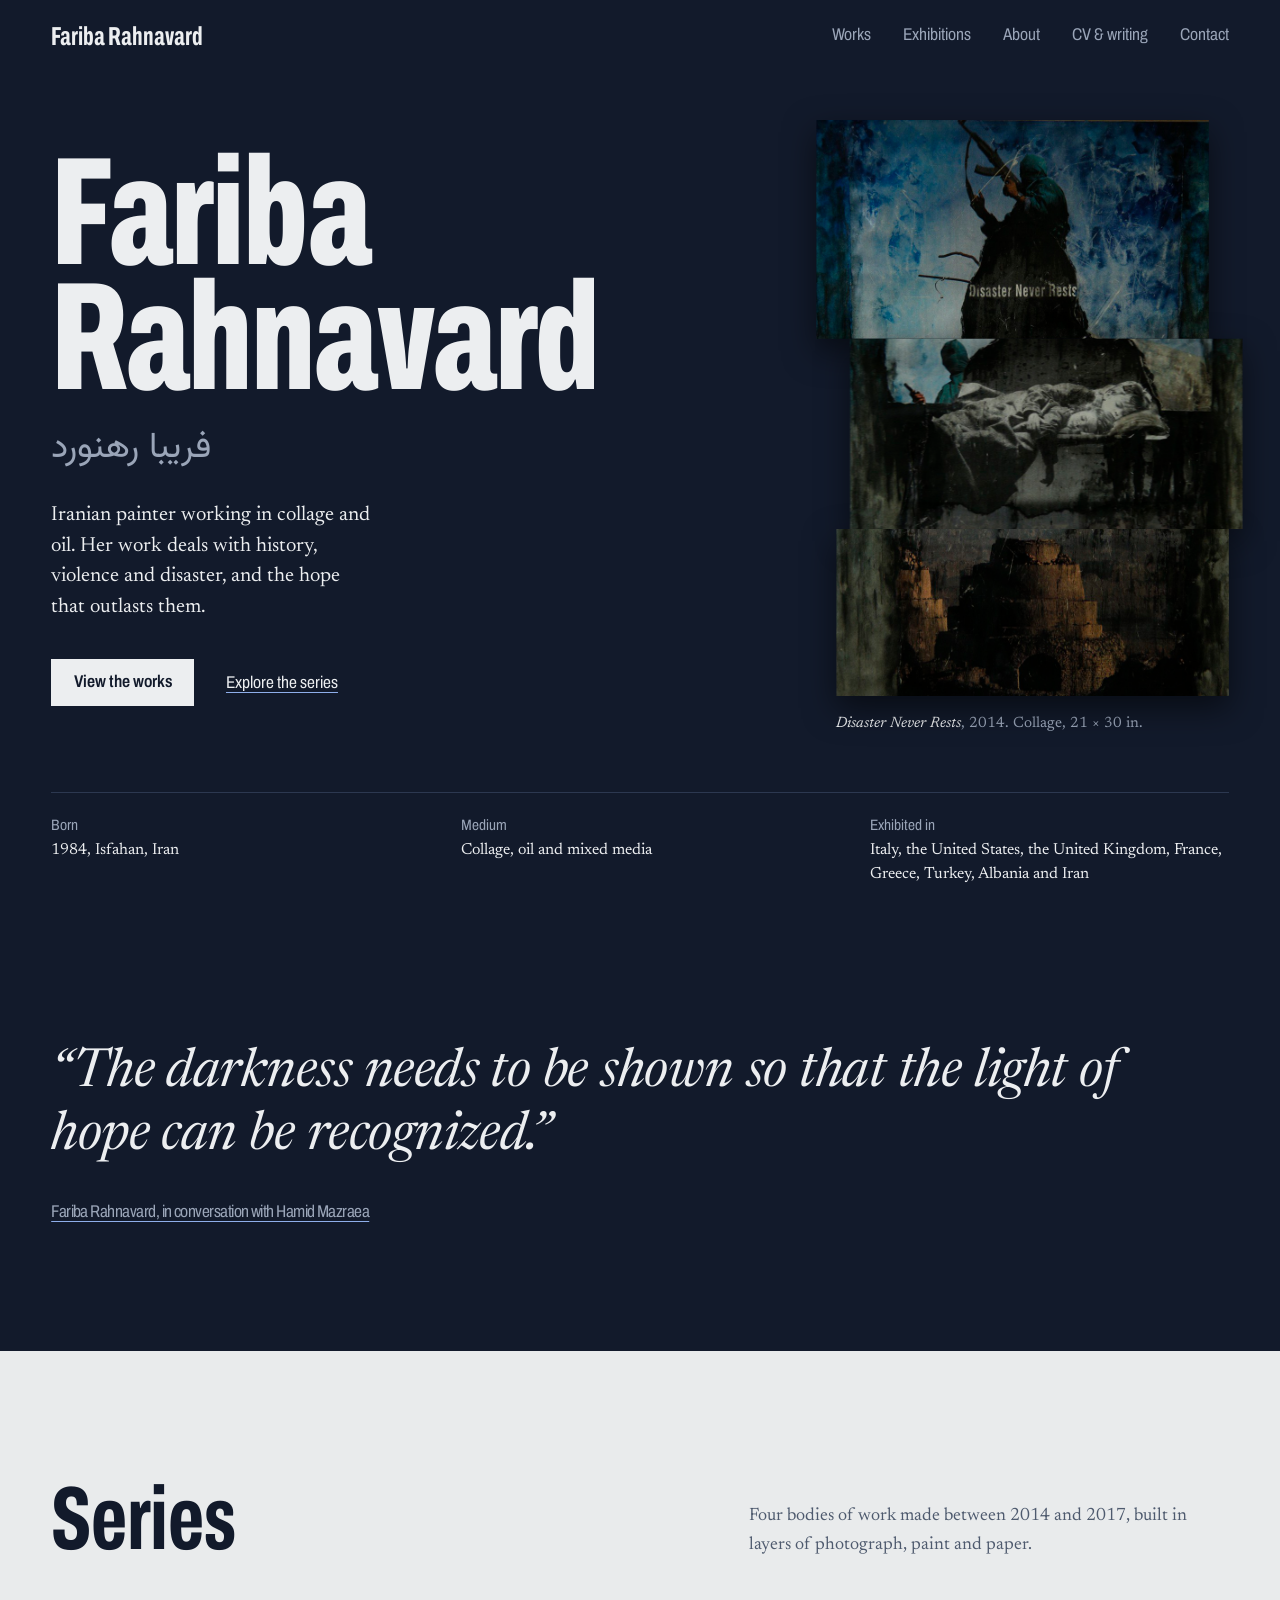
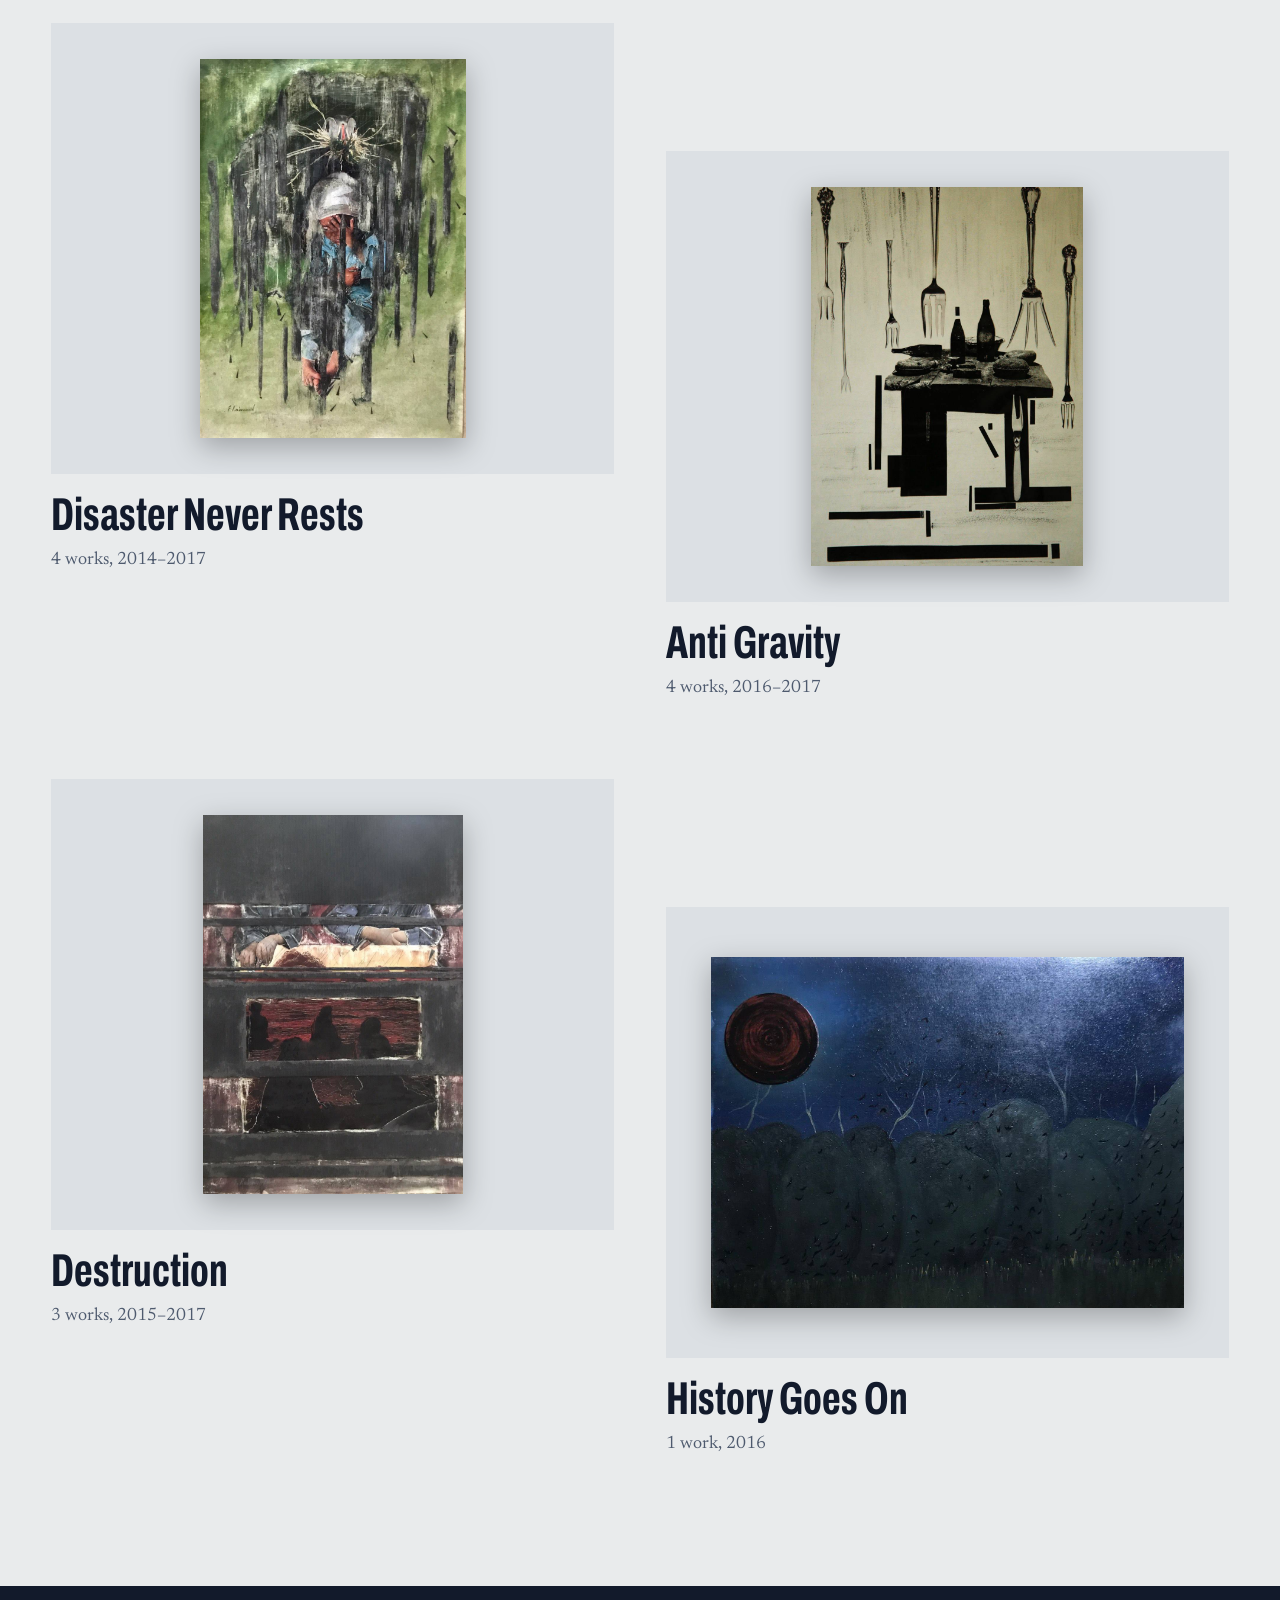
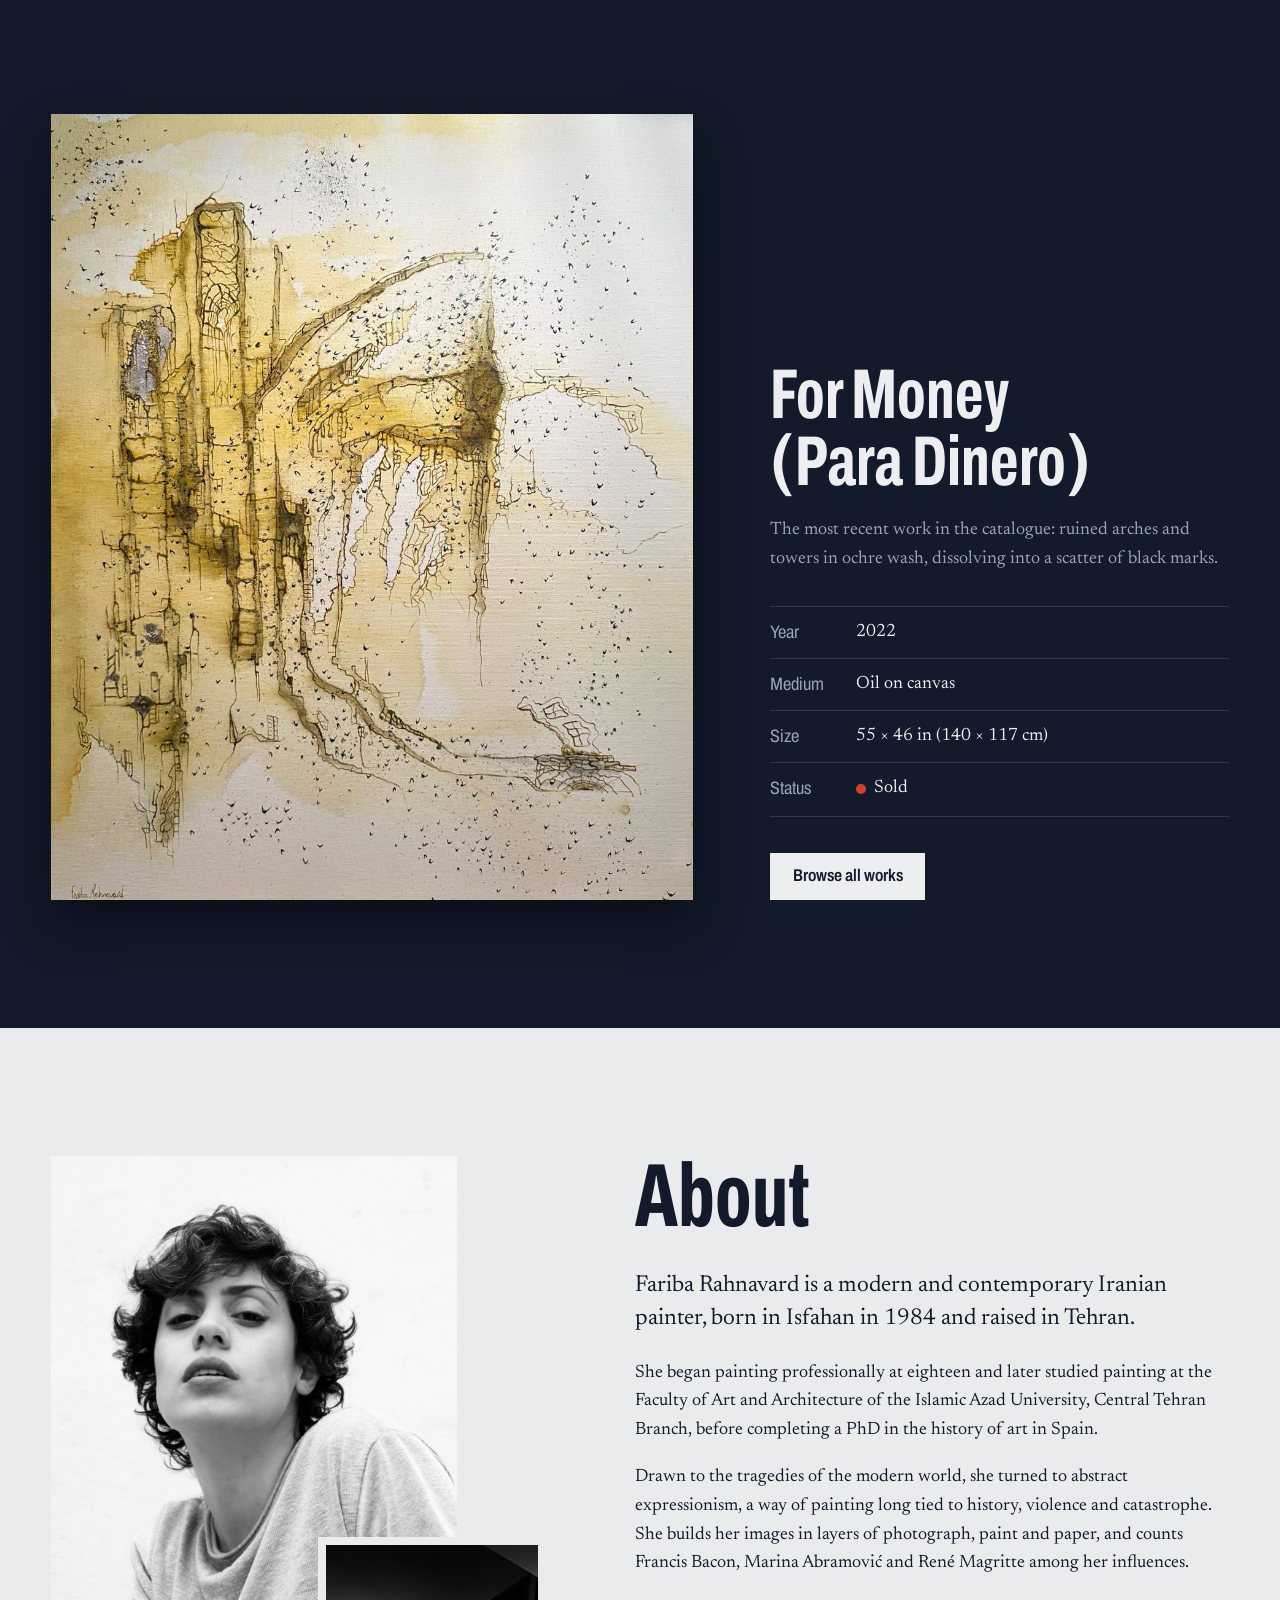
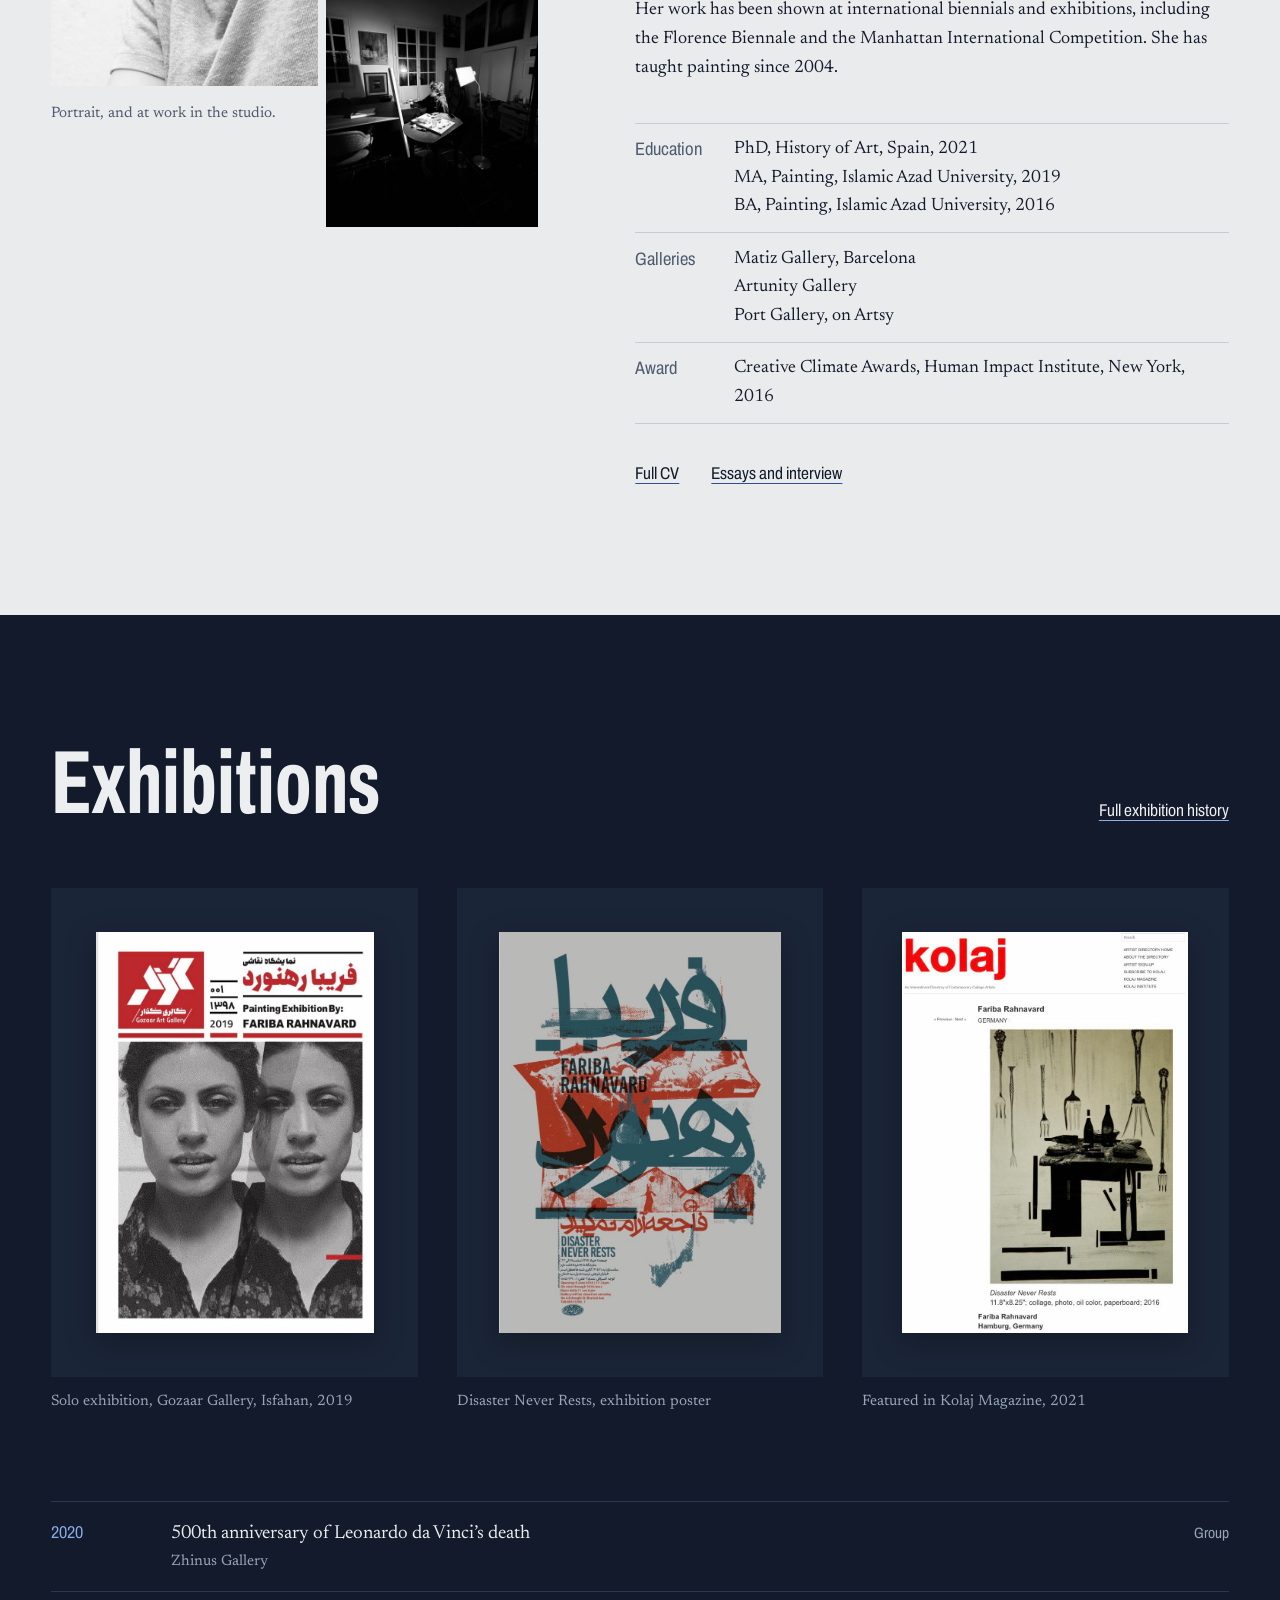
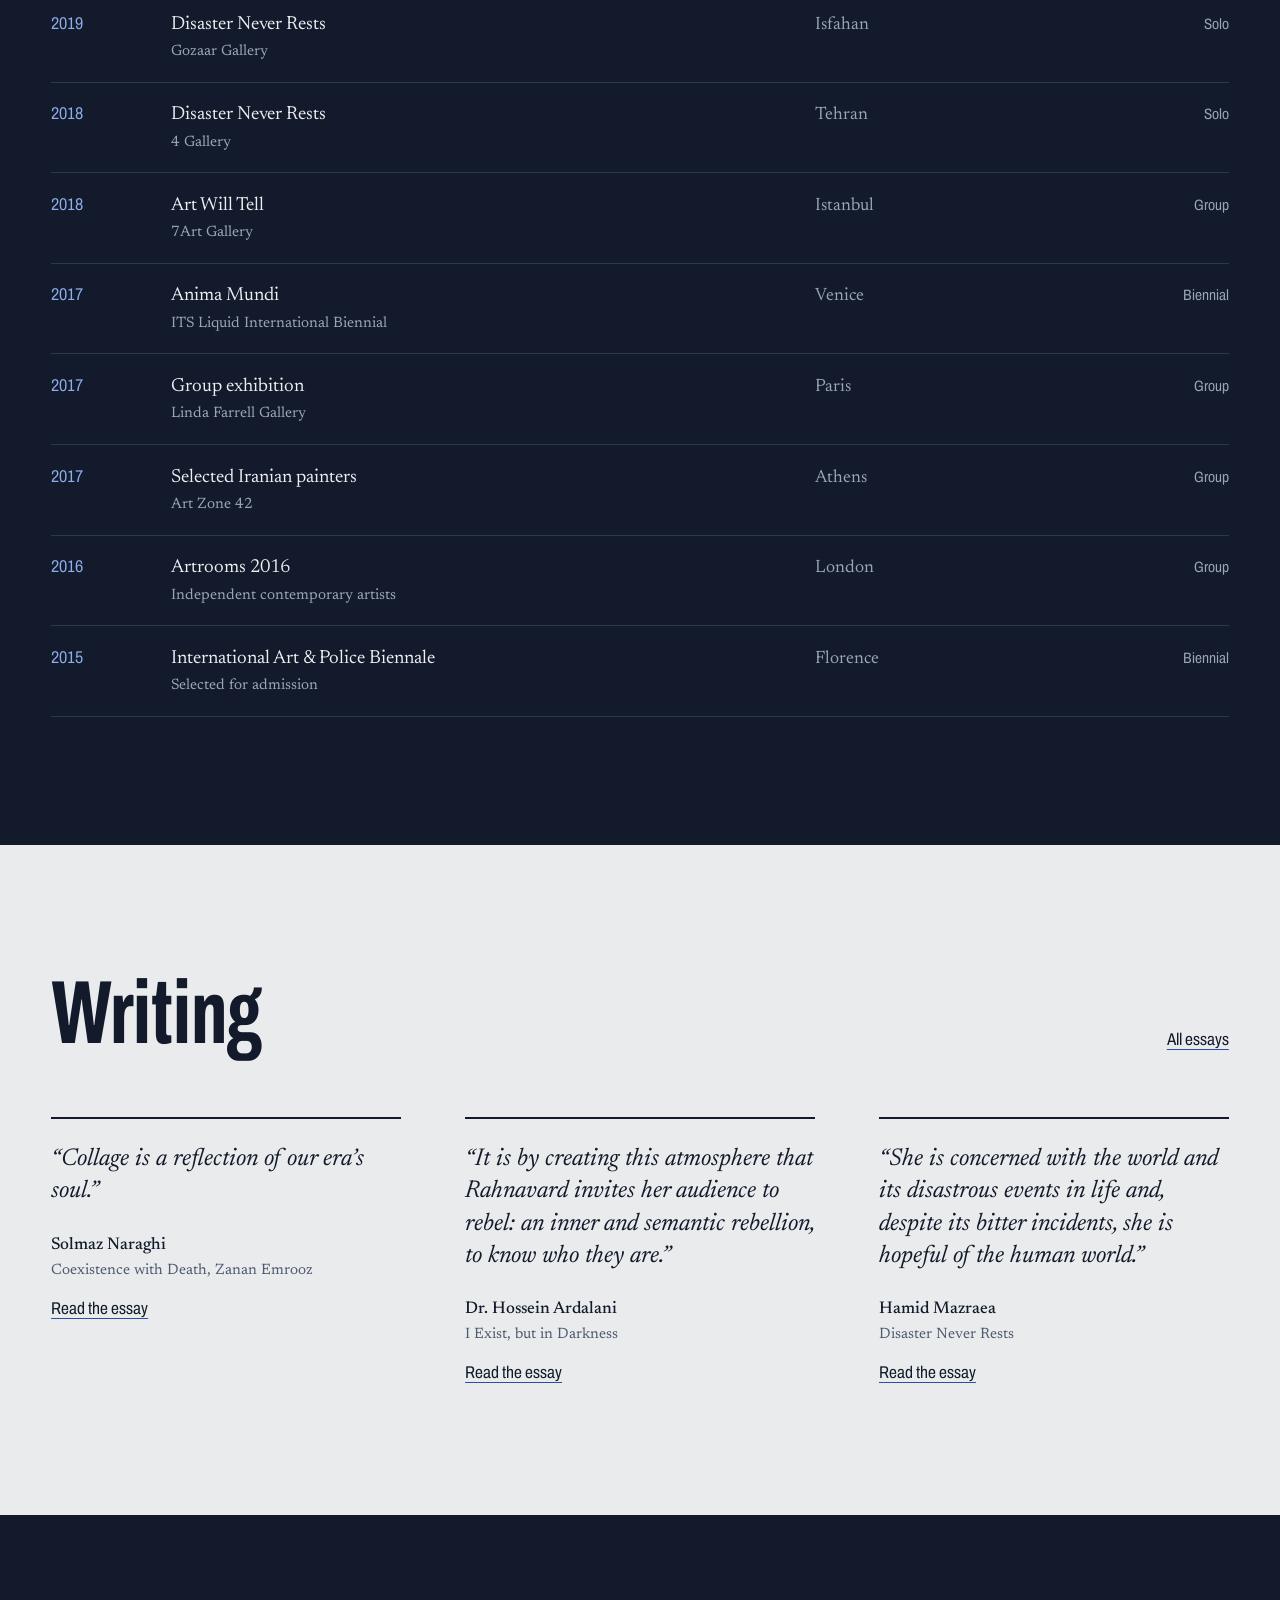
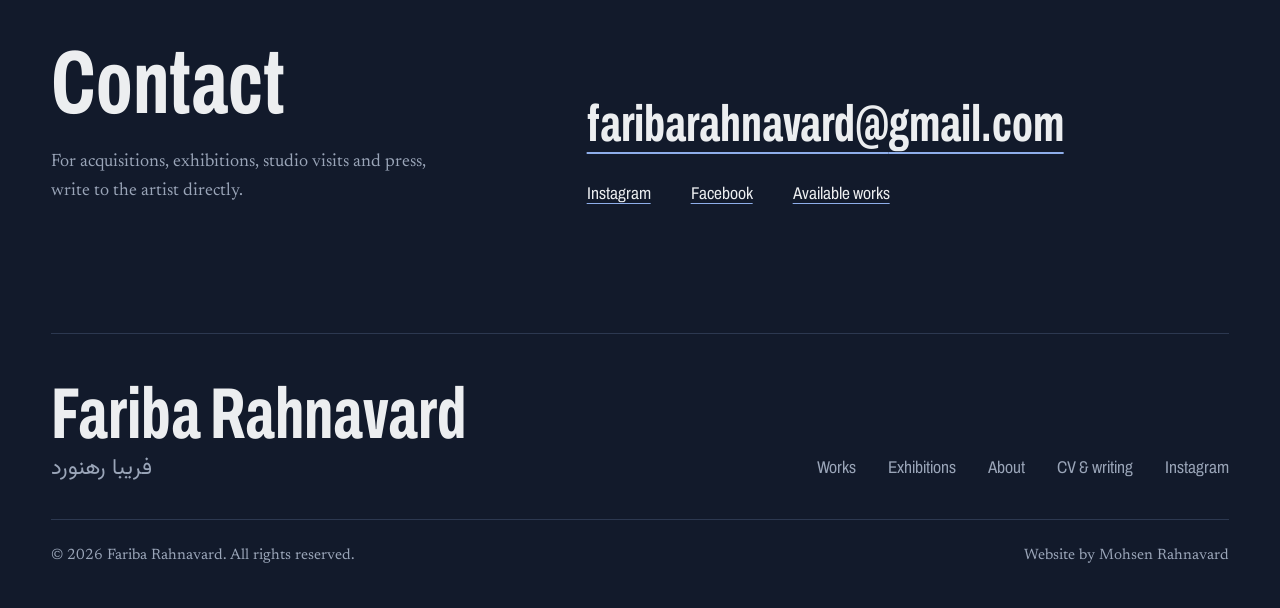
==== commit 22f7eec2: "Switch to a night-blue and cool stone palette Replace the warm olive, cream and ochre colours with u" ====
--- a/index.html
+++ b/index.html
@@ -8,7 +8,7 @@
     <meta property="og:title" content="Fariba Rahnavard, painter">
     <meta property="og:description" content="Collage and abstract expressionism on history, violence, disaster and hope.">
     <meta property="og:image" content="img/2.jpg">
-    <meta name="theme-color" content="#1c1a15">
+    <meta name="theme-color" content="#121a2b">
     <link rel="preconnect" href="https://fonts.googleapis.com">
     <link rel="preconnect" href="https://fonts.gstatic.com" crossorigin>
     <link rel="stylesheet" href="https://fonts.googleapis.com/css2?family=Archivo:wdth,wght@62..125,400..800&family=Newsreader:ital,opsz,wght@0,6..72,400..600;1,6..72,400..500&family=Vazirmatn:wght@400&display=swap">
--- a/styles.css
+++ b/styles.css
@@ -1,21 +1,21 @@
 /* ---------- Tokens ---------- */
 
 :root {
-    --soot: #1c1a15;
-    --soot-raised: #24211b;
-    --soot-rule: #3a362d;
-    --plaster: #e6dfcc;
-    --dust: #a39b86;
-    --ochre: #c9a24a;
-
-    --wall: #e8e5de;
-    --wall-mat: #dcd8cf;
-    --wall-rule: #c9c4b8;
-    --ink: #1c1a15;
-    --ink-muted: #5c5649;
-    --ochre-deep: #7a5a12;
-
-    --red-dot: #c0392b;
+    --night: #121a2b;
+    --night-raised: #1b2538;
+    --night-rule: #2c3850;
+    --paper: #eceef0;
+    --mist: #9aa5b8;
+    --cobalt-light: #8eaeea;
+
+    --stone: #e9ebec;
+    --stone-mat: #dce0e4;
+    --stone-rule: #c5ccd5;
+    --ink: #121a2b;
+    --ink-muted: #4e5a6e;
+    --cobalt: #2a4fa0;
+
+    --red-dot: #d0402b;
 
     --display: "Archivo", "Arial Narrow", sans-serif;
     --serif: "Newsreader", Georgia, serif;
@@ -32,22 +32,22 @@
 
 :root,
 .tone-dark {
-    --bg: var(--soot);
-    --mat: var(--soot-raised);
-    --fg: var(--plaster);
-    --muted: var(--dust);
-    --rule: var(--soot-rule);
-    --accent: var(--ochre);
+    --bg: var(--night);
+    --mat: var(--night-raised);
+    --fg: var(--paper);
+    --muted: var(--mist);
+    --rule: var(--night-rule);
+    --accent: var(--cobalt-light);
     color-scheme: dark;
 }
 
 .tone-wall {
-    --bg: var(--wall);
-    --mat: var(--wall-mat);
+    --bg: var(--stone);
+    --mat: var(--stone-mat);
     --fg: var(--ink);
     --muted: var(--ink-muted);
-    --rule: var(--wall-rule);
-    --accent: var(--ochre-deep);
+    --rule: var(--stone-rule);
+    --accent: var(--cobalt);
     color-scheme: light;
 }
 
@@ -1064,12 +1064,12 @@
     margin: 0;
     padding: 0;
     border: 0;
-    background: var(--soot);
-    color: var(--plaster);
-    --fg: var(--plaster);
-    --muted: var(--dust);
-    --rule: var(--soot-rule);
-    --accent: var(--ochre);
+    background: var(--night);
+    color: var(--paper);
+    --fg: var(--paper);
+    --muted: var(--mist);
+    --rule: var(--night-rule);
+    --accent: var(--cobalt-light);
 }
 
 .viewer[open] {
@@ -1079,7 +1079,7 @@
 }
 
 .viewer::backdrop {
-    background: var(--soot);
+    background: var(--night);
 }
 
 @keyframes viewer-in {
@@ -1159,7 +1159,7 @@
     padding: 0.7rem 1rem;
     border: 1px solid var(--rule);
     background: transparent;
-    color: var(--plaster);
+    color: var(--paper);
     font-family: var(--display);
     font-stretch: 80%;
     font-size: 1rem;
@@ -1167,7 +1167,7 @@
 }
 
 .viewer button:hover {
-    border-color: var(--plaster);
+    border-color: var(--paper);
 }
 
 /* ---------- CV page ---------- */
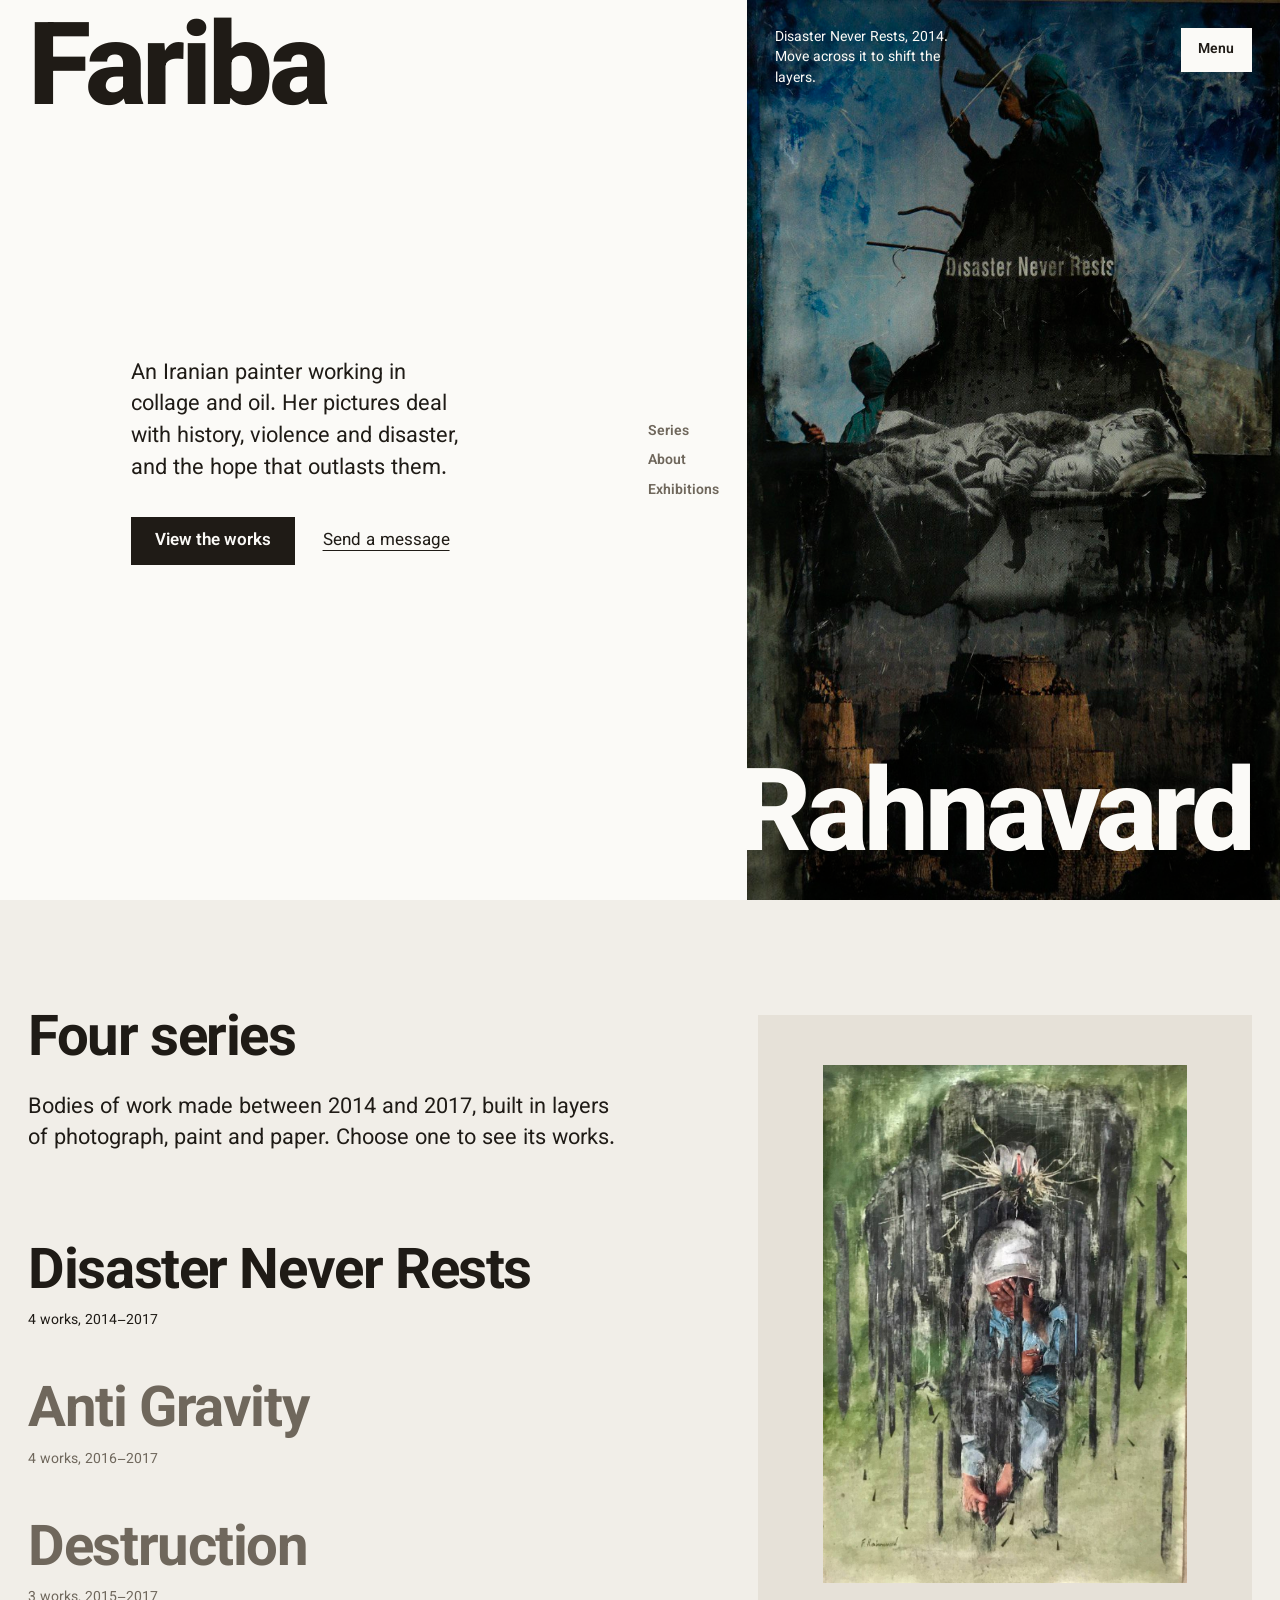
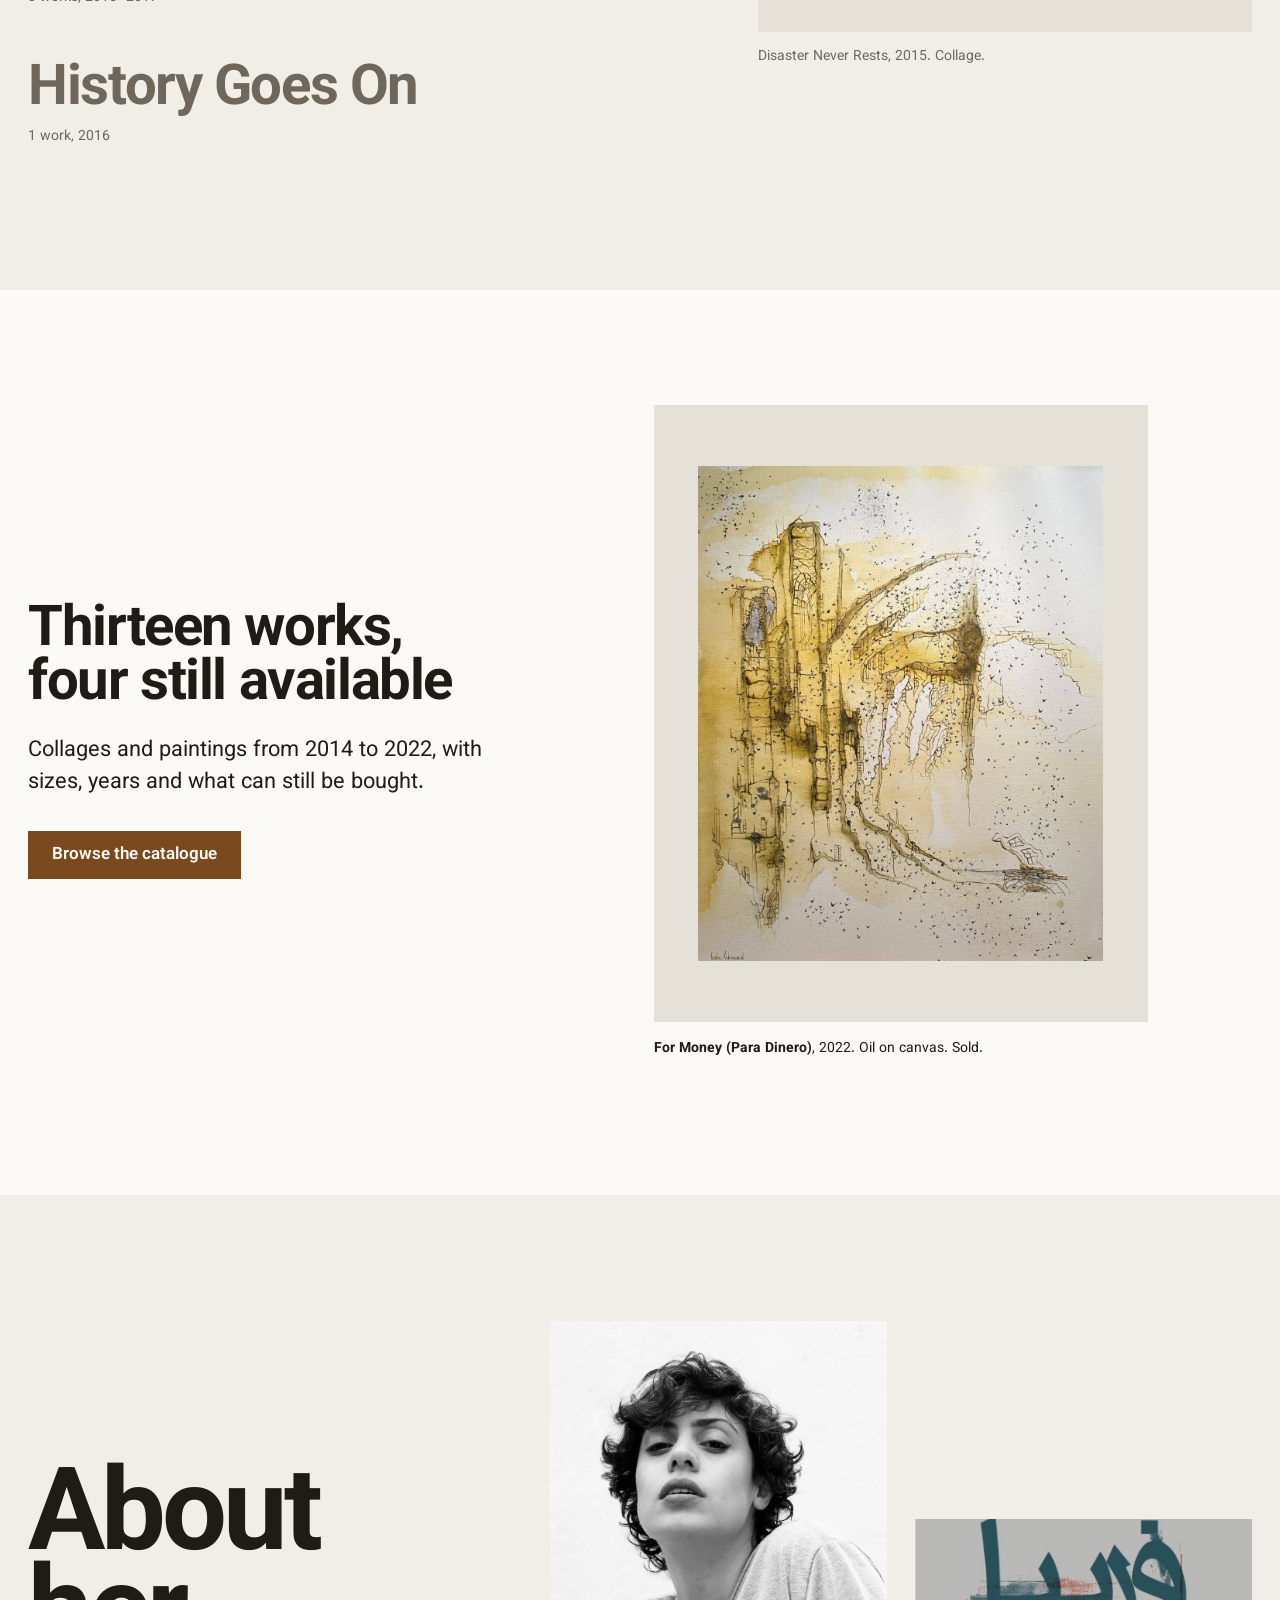
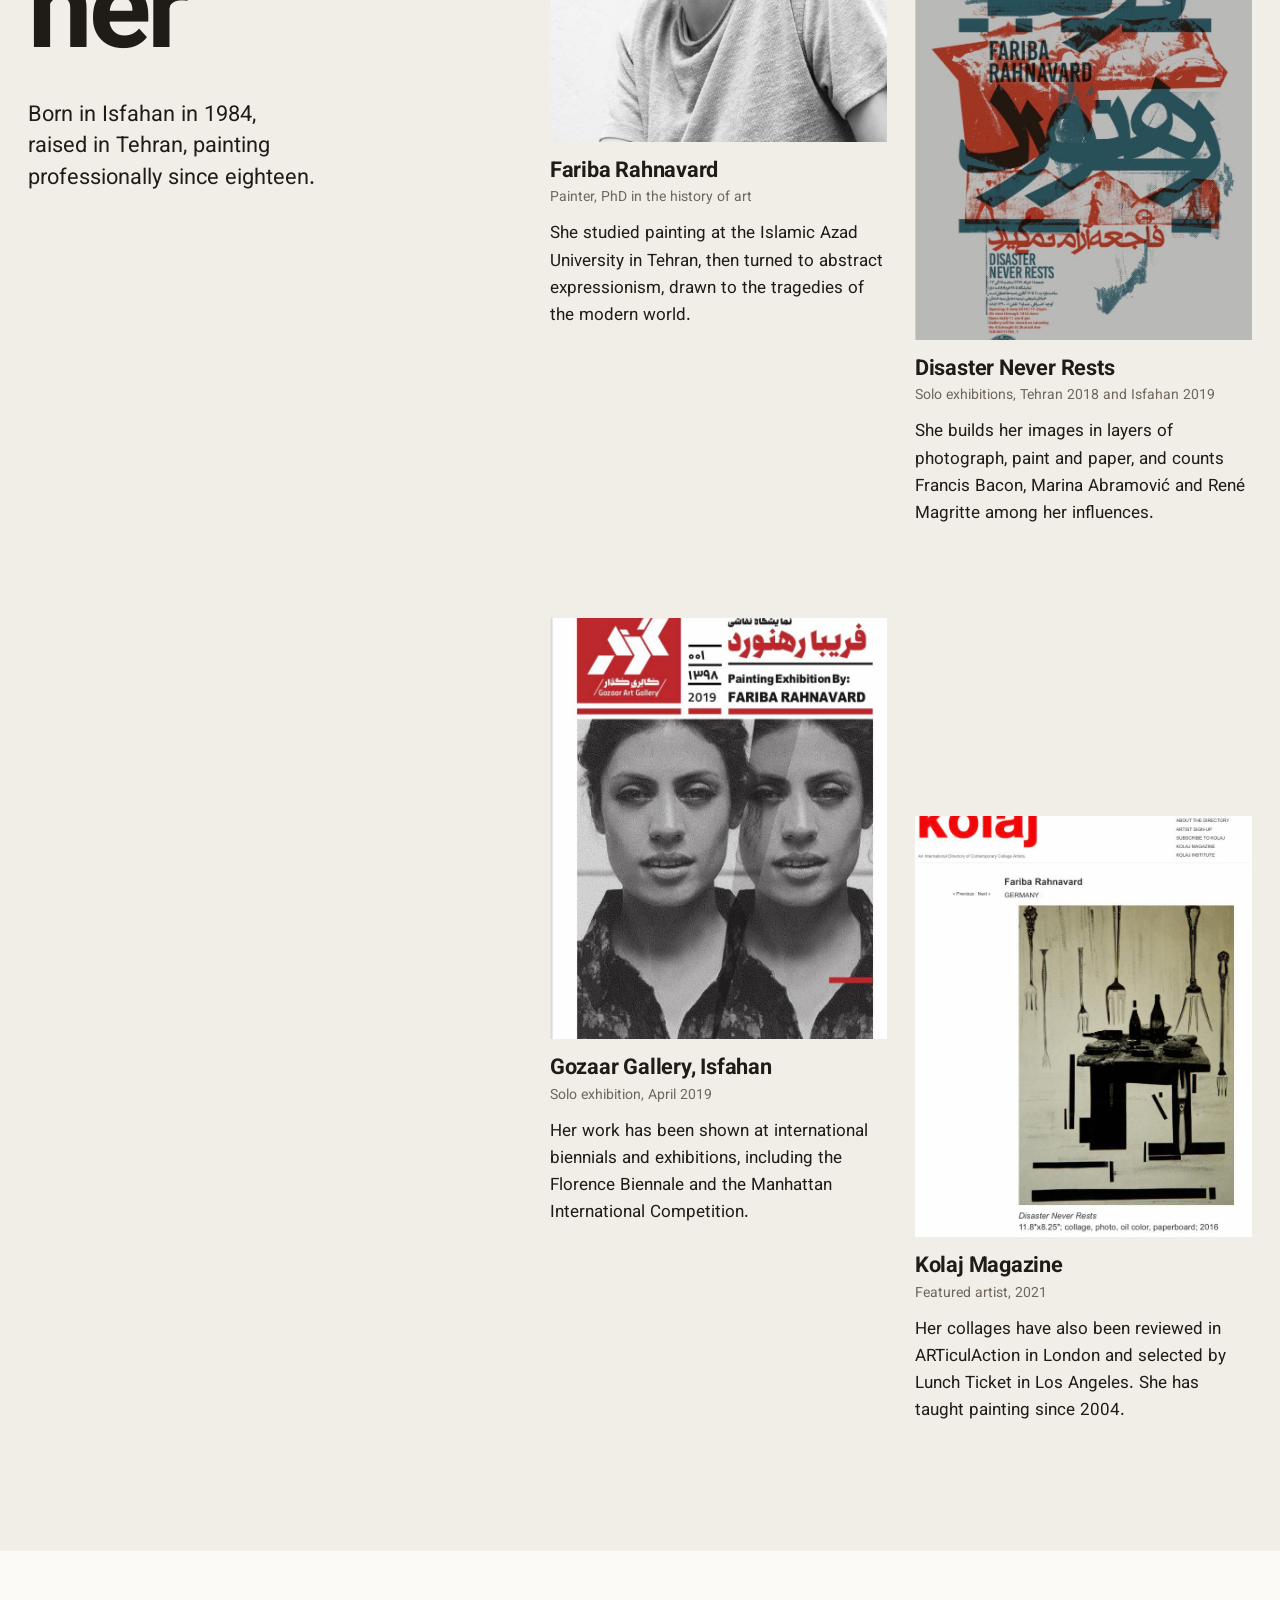
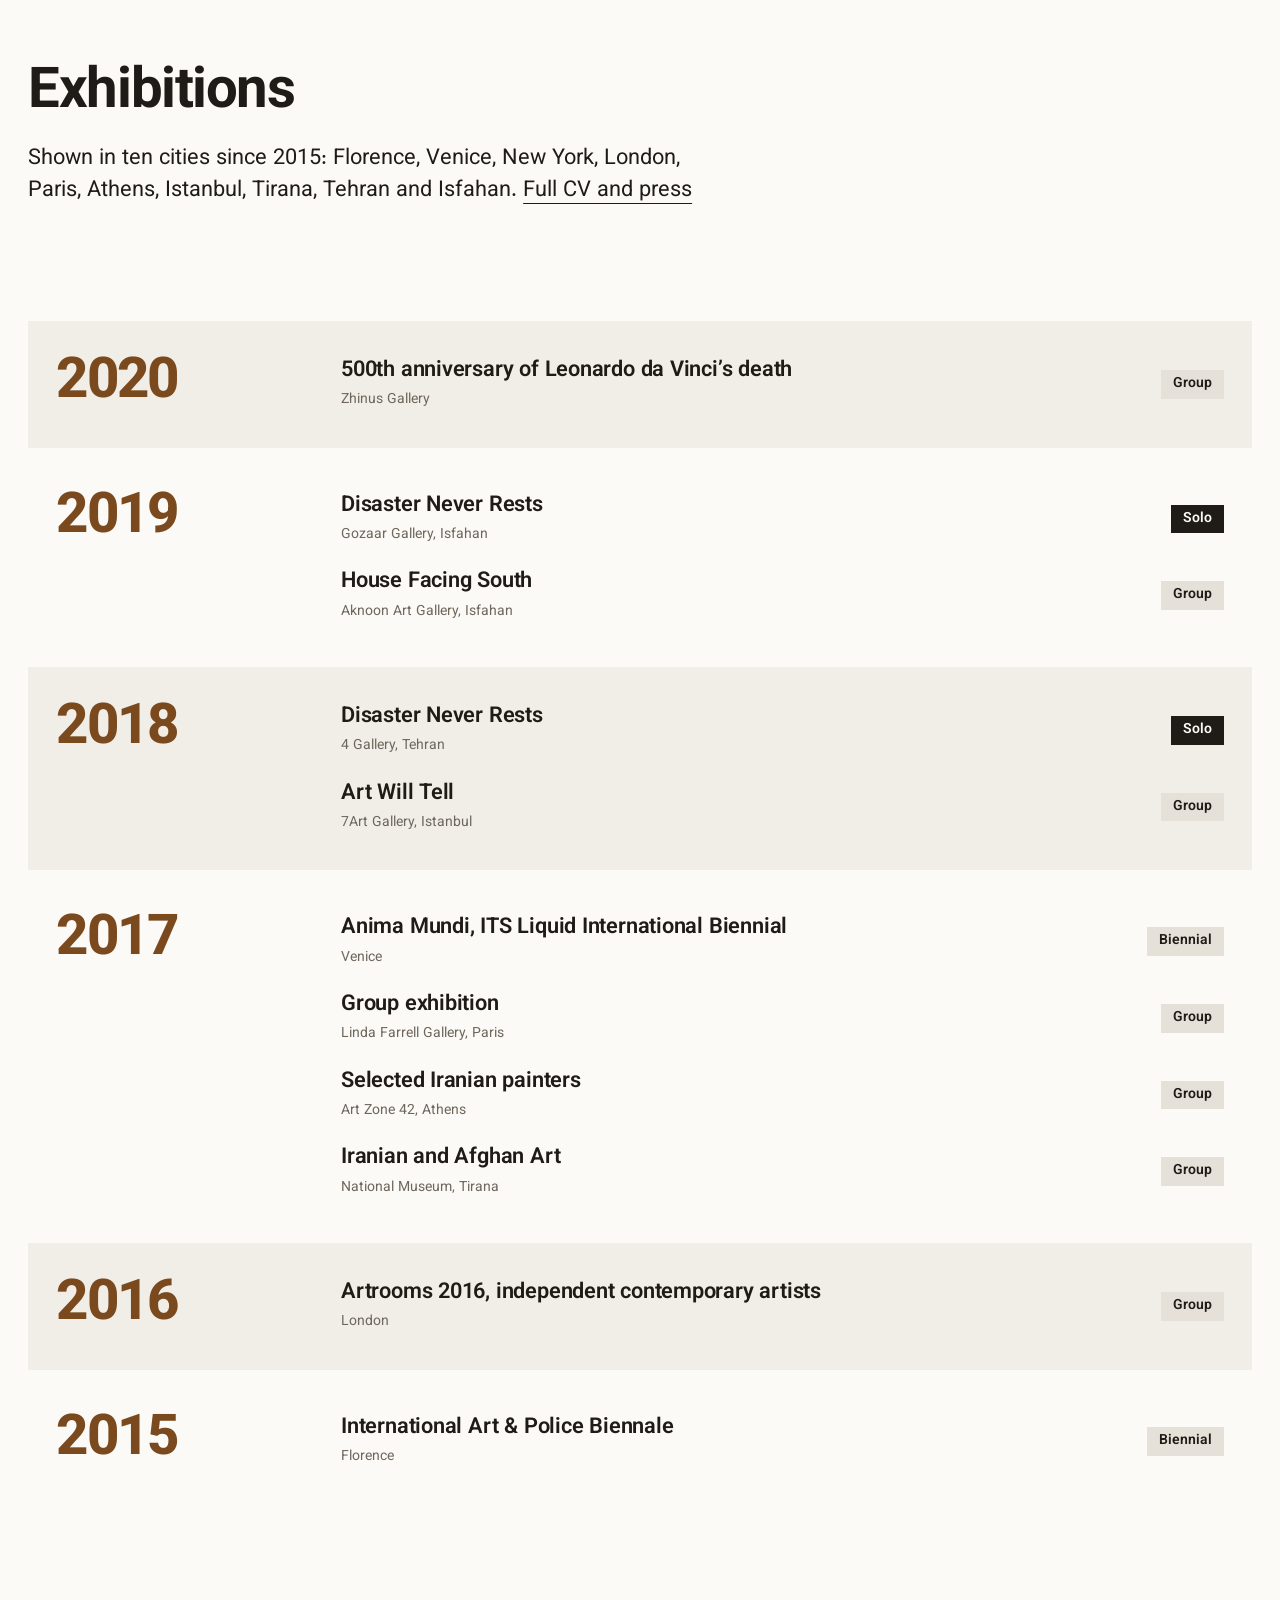
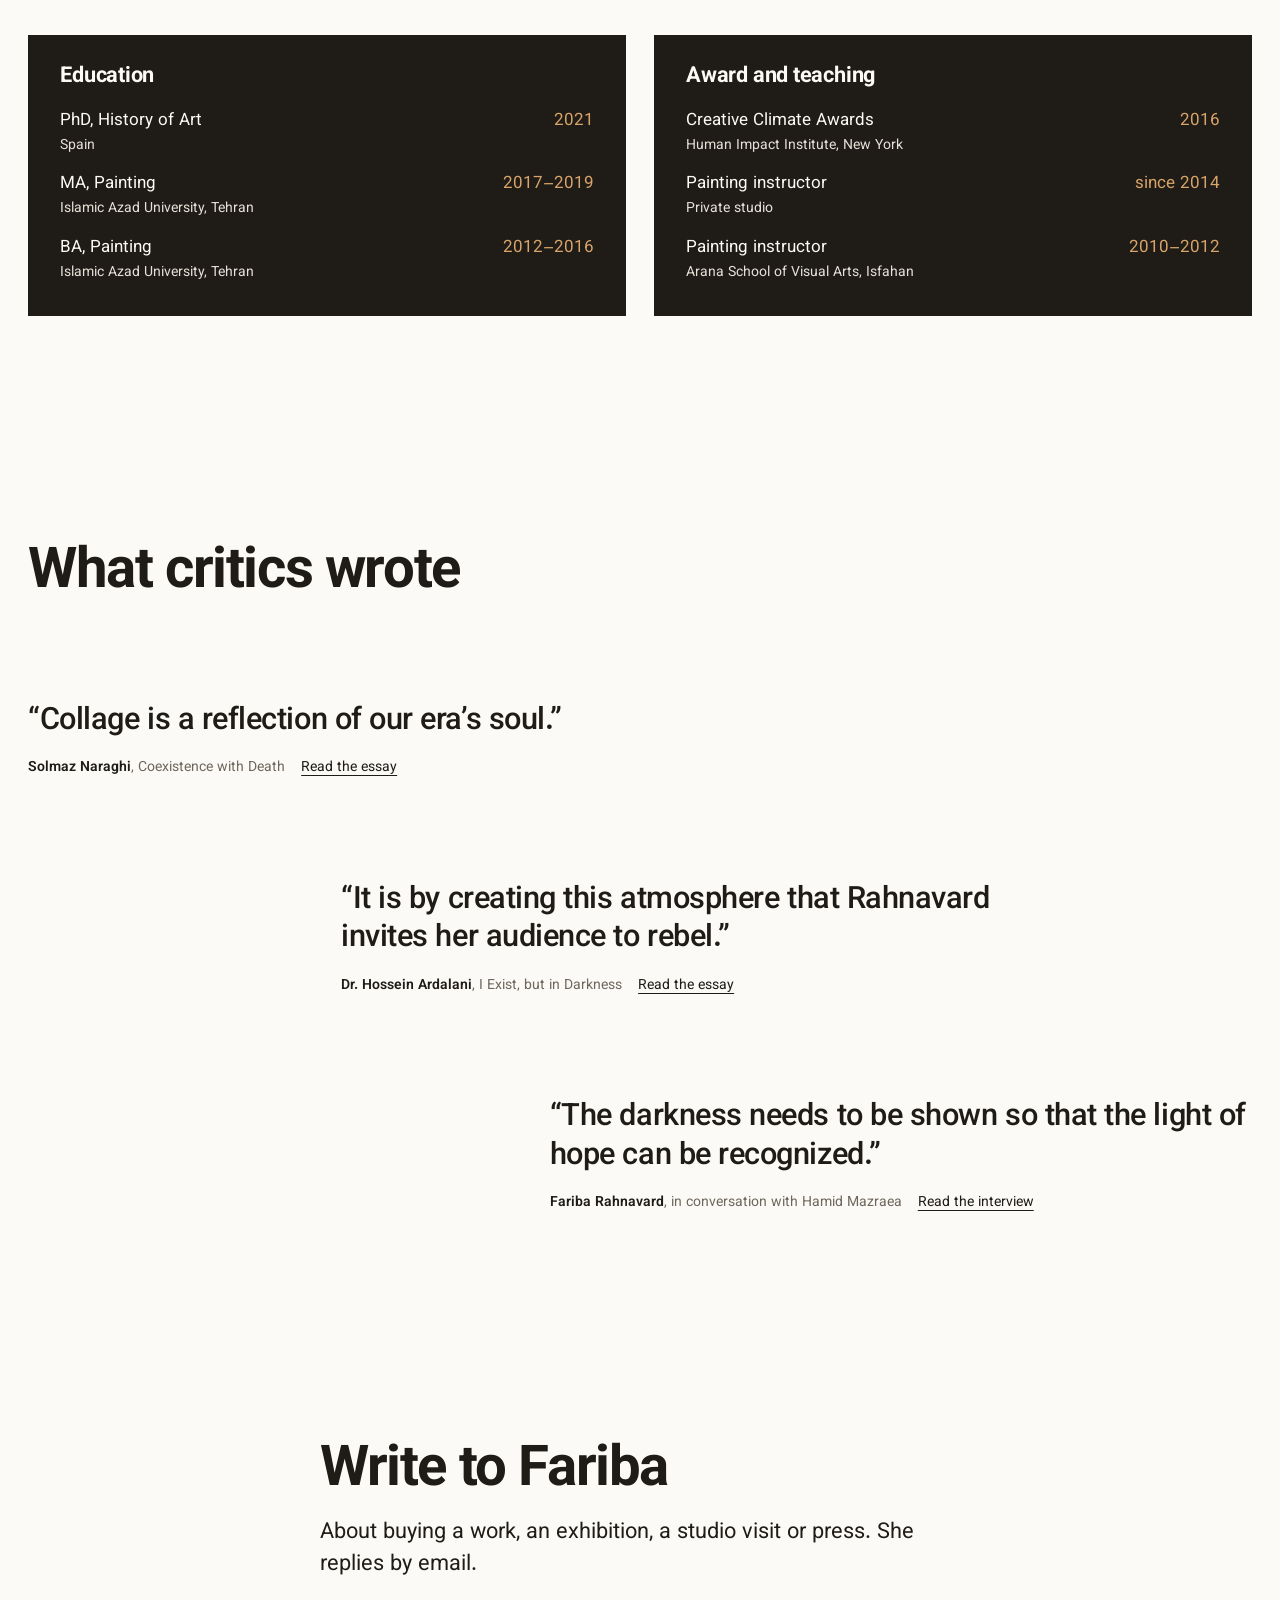
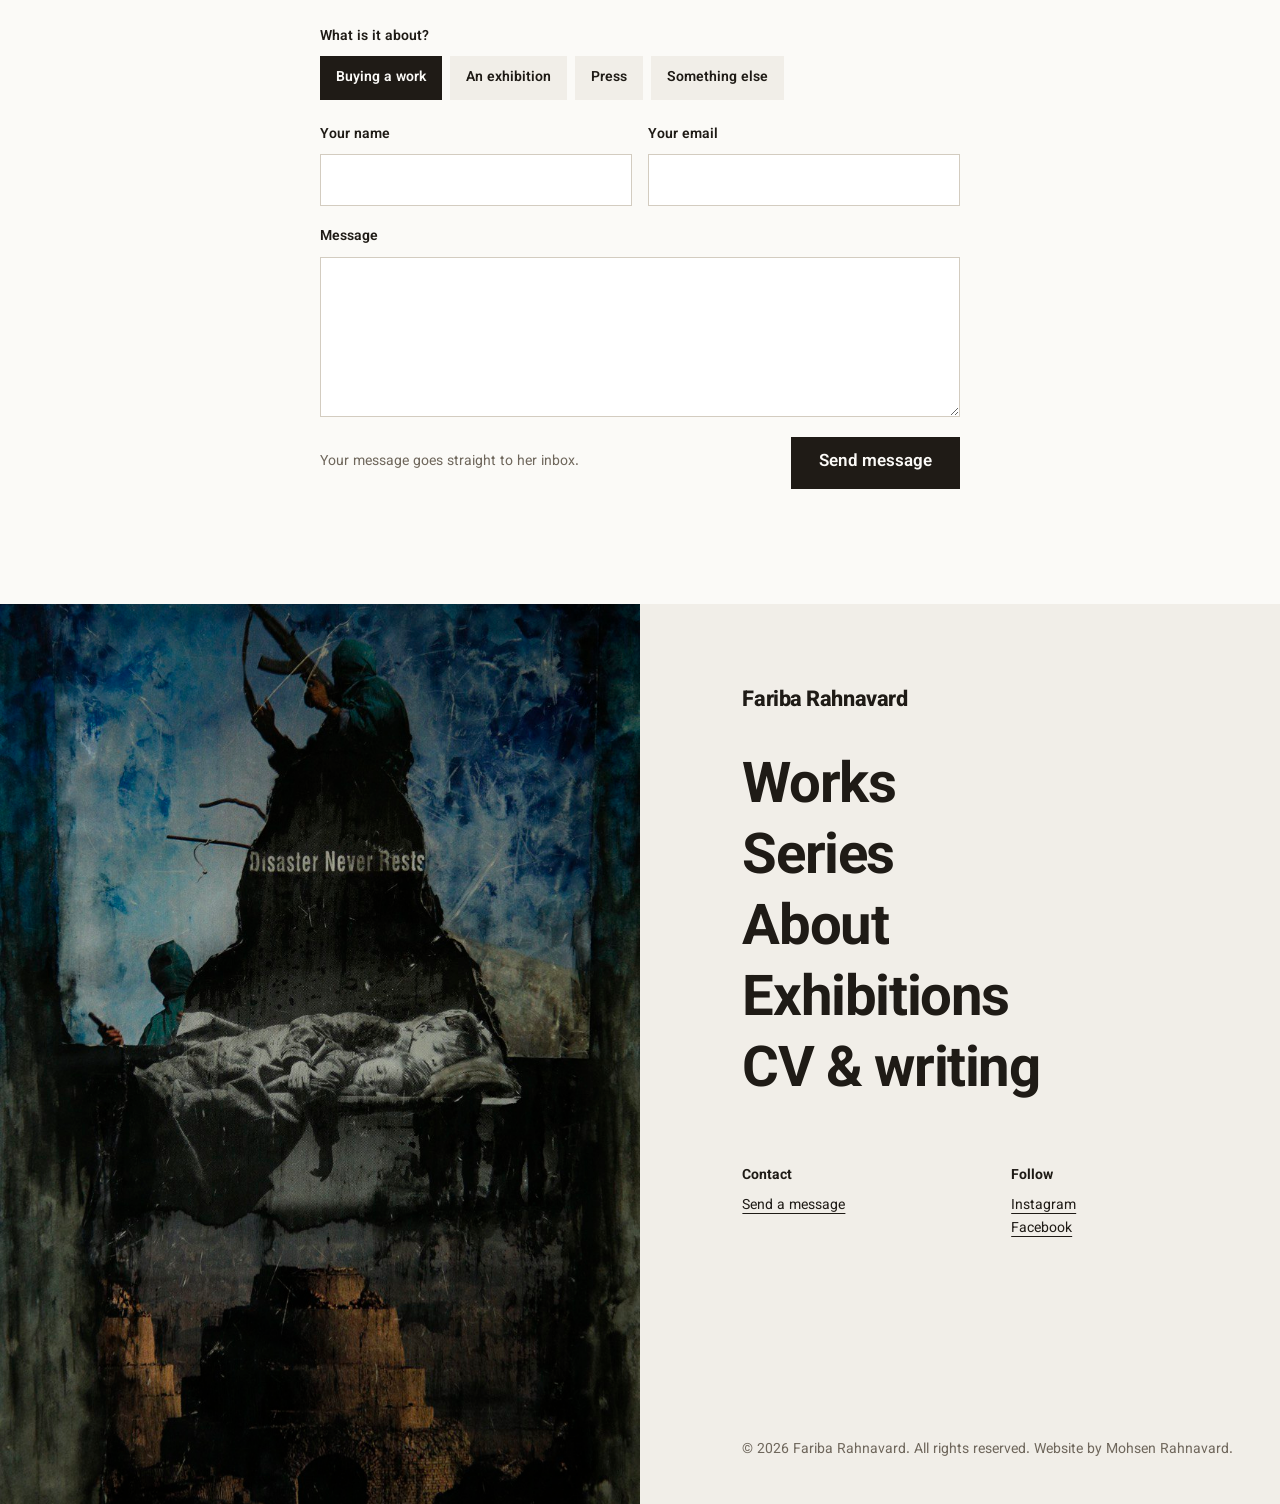
==== commit 07f37abf: "Redesign the site in warm white with a contact form Switch to a warm white and umber palette with Va" ====
--- a/index.html
+++ b/index.html
@@ -4,271 +4,333 @@
     <meta charset="UTF-8">
     <meta name="viewport" content="width=device-width, initial-scale=1.0">
     <title>Fariba Rahnavard, painter</title>
-    <meta name="description" content="Fariba Rahnavard is an Iranian painter working in collage and abstract expressionism. Series, exhibitions, writing and enquiries.">
+    <meta name="description" content="Fariba Rahnavard is an Iranian painter working in collage and oil. Series, works, exhibitions, writing and a contact form.">
     <meta property="og:title" content="Fariba Rahnavard, painter">
-    <meta property="og:description" content="Collage and abstract expressionism on history, violence, disaster and hope.">
+    <meta property="og:description" content="Collage and oil on history, violence, disaster and the hope that outlasts them.">
     <meta property="og:image" content="img/2.jpg">
-    <meta name="theme-color" content="#121a2b">
+    <meta name="theme-color" content="#fbfaf7">
+    <script>document.documentElement.classList.add('js');</script>
     <link rel="preconnect" href="https://fonts.googleapis.com">
     <link rel="preconnect" href="https://fonts.gstatic.com" crossorigin>
-    <link rel="stylesheet" href="https://fonts.googleapis.com/css2?family=Archivo:wdth,wght@62..125,400..800&family=Newsreader:ital,opsz,wght@0,6..72,400..600;1,6..72,400..500&family=Vazirmatn:wght@400&display=swap">
+    <link rel="stylesheet" href="https://fonts.googleapis.com/css2?family=Vazirmatn:wght@400..800&display=swap">
     <link rel="stylesheet" href="styles.css">
     <script src="script.js" defer></script>
 </head>
 <body>
     <a class="skip-link" href="#main">Skip to content</a>
 
-    <header class="site-header">
-        <div class="header-inner wrap">
+    <button class="menu-button" type="button" aria-expanded="false" aria-controls="menu">Menu</button>
+    <nav class="menu-panel" id="menu" aria-label="Main">
+        <ul>
+            <li><a href="buying.html">Works</a></li>
+            <li><a href="#series">Series</a></li>
+            <li><a href="#about">About</a></li>
+            <li><a href="#exhibitions">Exhibitions</a></li>
+            <li><a href="port.html">CV &amp; writing</a></li>
+            <li><a href="#contact">Contact</a></li>
+        </ul>
+    </nav>
+
+    <main id="main">
+        <div class="stage">
+            <h1 class="corner-name" aria-label="Fariba Rahnavard, painter">
+                <span class="first" aria-hidden="true">Fariba</span>
+                <span class="second" aria-hidden="true">Rahnavard</span>
+            </h1>
+
+            <section class="hero" aria-label="Introduction">
+                <div class="hero-panel" data-ground="light">
+                    <div class="hero-copy" data-reveal>
+                        <p class="lead">An Iranian painter working in collage and oil. Her pictures deal with history, violence and disaster, and the hope that outlasts them.</p>
+                        <div class="actions">
+                            <a class="button" href="buying.html">View the works</a>
+                            <a class="link" href="#contact">Send a message</a>
+                        </div>
+                    </div>
+                    <ul class="hero-links">
+                        <li><a href="#series">Series</a></li>
+                        <li><a href="#about">About</a></li>
+                        <li><a href="#exhibitions">Exhibitions</a></li>
+                    </ul>
+                </div>
+
+                <figure class="strata" data-ground="dark">
+                    <div class="stratum"><img src="img/2.jpg" width="872" height="1280" alt="Disaster Never Rests: a hooded figure with a rifle stands over a sleeping child, above the ruins of a stepped brick tower." fetchpriority="high"></div>
+                    <div class="stratum" aria-hidden="true"><img src="img/2.jpg" width="872" height="1280" alt=""></div>
+                    <div class="stratum" aria-hidden="true"><img src="img/2.jpg" width="872" height="1280" alt=""></div>
+                    <figcaption>Disaster Never Rests, 2014. Move across it to shift the layers.</figcaption>
+                </figure>
+            </section>
+        </div>
+
+        <section class="series section frame" id="series" aria-labelledby="series-title">
+            <div class="series-layout">
+                <div class="series-main">
+                    <div class="section-head" data-reveal>
+                        <h2 class="heading" id="series-title">Four series</h2>
+                        <p class="lead">Bodies of work made between 2014 and 2017, built in layers of photograph, paint and paper. Choose one to see its works.</p>
+                    </div>
+                    <ol class="series-list">
+                        <li class="is-active">
+                            <a href="buying.html?series=disaster-never-rests" data-preview="0">
+                                <img class="series-thumb" src="img-sell/sell-11.jpg" width="901" height="1280" loading="lazy" alt="">
+                                <h3 class="series-name">Disaster Never Rests</h3>
+                                <span class="series-meta">4 works, 2014–2017</span>
+                            </a>
+                        </li>
+                        <li>
+                            <a href="buying.html?series=anti-gravity" data-preview="1">
+                                <img class="series-thumb" src="img-sell/sell-3.jpg" width="920" height="1280" loading="lazy" alt="">
+                                <h3 class="series-name">Anti Gravity</h3>
+                                <span class="series-meta">4 works, 2016–2017</span>
+                            </a>
+                        </li>
+                        <li>
+                            <a href="buying.html?series=destruction" data-preview="2">
+                                <img class="series-thumb" src="img-sell/sell-10.jpg" width="879" height="1280" loading="lazy" alt="">
+                                <h3 class="series-name">Destruction</h3>
+                                <span class="series-meta">3 works, 2015–2017</span>
+                            </a>
+                        </li>
+                        <li>
+                            <a href="buying.html?series=history-goes-on" data-preview="3">
+                                <img class="series-thumb" src="img-sell/sell-8.jpg" width="1280" height="951" loading="lazy" alt="">
+                                <h3 class="series-name">History Goes On</h3>
+                                <span class="series-meta">1 work, 2016</span>
+                            </a>
+                        </li>
+                    </ol>
+                </div>
+
+                <figure class="series-preview">
+                    <div class="series-frame">
+                        <img class="is-active" src="img-sell/sell-11.jpg" width="901" height="1280" loading="lazy" alt="Disaster Never Rests: a figure in a white headscarf covers their face, under dripping black bands on green." data-caption="Disaster Never Rests, 2015. Collage.">
+                        <img src="img-sell/sell-3.jpg" width="920" height="1280" loading="lazy" alt="Anti Gravity: black silhouettes of forks, knives and bottles hang over a table on pale paper." data-caption="Anti Gravity, 2016. Collage.">
+                        <img src="img-sell/sell-10.jpg" width="879" height="1280" loading="lazy" alt="Destruction: dark bands frame hands at a table and figures against a red sea." data-caption="Destruction, 2015. Collage.">
+                        <img src="img-sell/sell-8.jpg" width="1280" height="951" loading="lazy" alt="History Goes On: a dark red sun over a deep blue night and a line of treetops." data-caption="History Goes On, 2016. Collage.">
+                    </div>
+                    <figcaption aria-live="polite">Disaster Never Rests, 2015. Collage.</figcaption>
+                </figure>
+            </div>
+        </section>
+
+        <section class="section frame" aria-labelledby="catalogue-title">
+            <div class="catalogue-intro">
+                <div class="section-head" data-reveal>
+                    <h2 class="heading" id="catalogue-title">Thirteen works, four still available</h2>
+                    <p class="lead">Collages and paintings from 2014 to 2022, with sizes, years and what can still be bought.</p>
+                    <div class="actions"><a class="button button--accent" href="buying.html">Browse the catalogue</a></div>
+                </div>
+
+                <figure class="rotator">
+                    <button class="rotator-frame" type="button" aria-label="Show the next work">
+                        <img class="is-active" src="img-sell/sell-1.jpg" width="1046" height="1280" loading="lazy" alt="For Money: ochre ruins of arches and towers dissolving into black marks." data-caption="<strong>For Money (Para Dinero)</strong>, 2022. Oil on canvas. Sold.">
+                        <img src="img-sell/sell-10.jpg" width="879" height="1280" loading="lazy" alt="Destruction: dark bands frame hands at a table and figures against a red sea." data-caption="<strong>Destruction</strong>, 2015. Collage. Available.">
+                        <img src="img-sell/sell-6.jpg" width="941" height="1280" loading="lazy" alt="Anti Gravity: a lone ochre silhouette in the doorway of a weathered shopfront." data-caption="<strong>Anti Gravity</strong>, 2016. Collage. Sold.">
+                        <img src="img-sell/sell-13.jpg" width="891" height="1280" loading="lazy" alt="Anti Gravity: fish leap from deep blue water under a grey sky." data-caption="<strong>Anti Gravity</strong>, 2017. Collage. Available.">
+                        <img src="img-sell/sell-7.jpg" width="887" height="1280" loading="lazy" alt="Destruction: a stormy grey-green sky breaking into shards over dark water." data-caption="<strong>Destruction</strong>, 2017. Collage. Sold.">
+                        <img src="img-sell/sell-12.jpg" width="887" height="1280" loading="lazy" alt="Disaster Never Rests: a man holding red flowers in a dark, scratched room." data-caption="<strong>Disaster Never Rests</strong>, 2017. Collage. Available.">
+                        <img src="img-sell/sell-5.jpg" width="712" height="1024" loading="lazy" alt="Anti Gravity: children stand on crumbling ochre terraces beneath a passing train." data-caption="<strong>Anti Gravity</strong>, 2016. Collage. Sold.">
+                    </button>
+                    <figcaption aria-live="polite"><strong>For Money (Para Dinero)</strong>, 2022. Oil on canvas. Sold.</figcaption>
+                </figure>
+            </div>
+        </section>
+
+        <section class="about frame" id="about" aria-labelledby="about-title">
+            <div class="about-title">
+                <h2 id="about-title">About her</h2>
+                <p class="lead">Born in Isfahan in 1984, raised in Tehran, painting professionally since eighteen.</p>
+            </div>
+
+            <div class="about-items">
+                <article class="about-item" data-reveal>
+                    <img src="img/photo_2024-08-16_12-58-16.jpg" width="980" height="1280" loading="lazy" alt="Black and white portrait of Fariba Rahnavard.">
+                    <h3>Fariba Rahnavard</h3>
+                    <p class="small">Painter, PhD in the history of art</p>
+                    <p>She studied painting at the Islamic Azad University in Tehran, then turned to abstract expressionism, drawn to the tragedies of the modern world.</p>
+                </article>
+                <article class="about-item" data-reveal>
+                    <img src="img/poster2.jpg" width="741" height="1055" loading="lazy" alt="Exhibition poster for Disaster Never Rests, with the artist’s name in large red and blue lettering.">
+                    <h3>Disaster Never Rests</h3>
+                    <p class="small">Solo exhibitions, Tehran 2018 and Isfahan 2019</p>
+                    <p>She builds her images in layers of photograph, paint and paper, and counts Francis Bacon, Marina Abramović and René Magritte among her influences.</p>
+                </article>
+                <article class="about-item" data-reveal>
+                    <img src="img/poster1.jpg" width="722" height="1041" loading="lazy" alt="Poster for her painting exhibition at Gozaar Art Gallery, 2019, with a doubled portrait of the artist.">
+                    <h3>Gozaar Gallery, Isfahan</h3>
+                    <p class="small">Solo exhibition, April 2019</p>
+                    <p>Her work has been shown at international biennials and exhibitions, including the Florence Biennale and the Manhattan International Competition.</p>
+                </article>
+                <article class="about-item" data-reveal>
+                    <img src="img/photo_2024-08-20_14-07-26%20(2).jpg" width="750" height="1051" loading="lazy" alt="Page from Kolaj Magazine featuring a collage by Fariba Rahnavard.">
+                    <h3>Kolaj Magazine</h3>
+                    <p class="small">Featured artist, 2021</p>
+                    <p>Her collages have also been reviewed in ARTiculAction in London and selected by Lunch Ticket in Los Angeles. She has taught painting since 2004.</p>
+                </article>
+            </div>
+        </section>
+
+        <section class="section frame" id="exhibitions" aria-labelledby="exhibitions-title">
+            <div class="exhibitions-layout">
+                <div class="section-head" data-reveal>
+                    <h2 class="heading" id="exhibitions-title">Exhibitions</h2>
+                    <p class="lead">Shown in ten cities since 2015: Florence, Venice, New York, London, Paris, Athens, Istanbul, Tirana, Tehran and Isfahan. <a class="link" href="port.html">Full CV and press</a></p>
+                </div>
+
+                <ol class="timeline">
+                    <li class="year-group" data-reveal>
+                        <h3 class="year">2020</h3>
+                        <ul class="shows">
+                            <li class="show"><span class="show-title">500th anniversary of Leonardo da Vinci’s death</span><span class="show-place">Zhinus Gallery</span><span class="tag">Group</span></li>
+                        </ul>
+                    </li>
+                    <li class="year-group" data-reveal>
+                        <h3 class="year">2019</h3>
+                        <ul class="shows">
+                            <li class="show"><span class="show-title">Disaster Never Rests</span><span class="show-place">Gozaar Gallery, Isfahan</span><span class="tag tag--solo">Solo</span></li>
+                            <li class="show"><span class="show-title">House Facing South</span><span class="show-place">Aknoon Art Gallery, Isfahan</span><span class="tag">Group</span></li>
+                        </ul>
+                    </li>
+                    <li class="year-group" data-reveal>
+                        <h3 class="year">2018</h3>
+                        <ul class="shows">
+                            <li class="show"><span class="show-title">Disaster Never Rests</span><span class="show-place">4 Gallery, Tehran</span><span class="tag tag--solo">Solo</span></li>
+                            <li class="show"><span class="show-title">Art Will Tell</span><span class="show-place">7Art Gallery, Istanbul</span><span class="tag">Group</span></li>
+                        </ul>
+                    </li>
+                    <li class="year-group" data-reveal>
+                        <h3 class="year">2017</h3>
+                        <ul class="shows">
+                            <li class="show"><span class="show-title">Anima Mundi, ITS Liquid International Biennial</span><span class="show-place">Venice</span><span class="tag">Biennial</span></li>
+                            <li class="show"><span class="show-title">Group exhibition</span><span class="show-place">Linda Farrell Gallery, Paris</span><span class="tag">Group</span></li>
+                            <li class="show"><span class="show-title">Selected Iranian painters</span><span class="show-place">Art Zone 42, Athens</span><span class="tag">Group</span></li>
+                            <li class="show"><span class="show-title">Iranian and Afghan Art</span><span class="show-place">National Museum, Tirana</span><span class="tag">Group</span></li>
+                        </ul>
+                    </li>
+                    <li class="year-group" data-reveal>
+                        <h3 class="year">2016</h3>
+                        <ul class="shows">
+                            <li class="show"><span class="show-title">Artrooms 2016, independent contemporary artists</span><span class="show-place">London</span><span class="tag">Group</span></li>
+                        </ul>
+                    </li>
+                    <li class="year-group" data-reveal>
+                        <h3 class="year">2015</h3>
+                        <ul class="shows">
+                            <li class="show"><span class="show-title">International Art &amp; Police Biennale</span><span class="show-place">Florence</span><span class="tag">Biennial</span></li>
+                        </ul>
+                    </li>
+                </ol>
+
+                <div class="study" data-reveal>
+                    <div data-ground="dark">
+                        <h3>Education</h3>
+                        <ul>
+                            <li><span>PhD, History of Art<small>Spain</small></span><span>2021</span></li>
+                            <li><span>MA, Painting<small>Islamic Azad University, Tehran</small></span><span>2017–2019</span></li>
+                            <li><span>BA, Painting<small>Islamic Azad University, Tehran</small></span><span>2012–2016</span></li>
+                        </ul>
+                    </div>
+                    <div data-ground="dark">
+                        <h3>Award and teaching</h3>
+                        <ul>
+                            <li><span>Creative Climate Awards<small>Human Impact Institute, New York</small></span><span>2016</span></li>
+                            <li><span>Painting instructor<small>Private studio</small></span><span>since 2014</span></li>
+                            <li><span>Painting instructor<small>Arana School of Visual Arts, Isfahan</small></span><span>2010–2012</span></li>
+                        </ul>
+                    </div>
+                </div>
+            </div>
+        </section>
+
+        <section class="section frame" aria-labelledby="writing-title">
+            <div class="quotes">
+                <div class="section-head">
+                    <h2 class="heading" id="writing-title">What critics wrote</h2>
+                </div>
+                <blockquote>
+                    <p>“Collage is a reflection of our era’s soul.”</p>
+                    <footer><strong>Solmaz Naraghi</strong>, Coexistence with Death <a class="link" href="port.html#coexistence-with-death">Read the essay<span class="visually-hidden">: Coexistence with Death</span></a></footer>
+                </blockquote>
+                <blockquote>
+                    <p>“It is by creating this atmosphere that Rahnavard invites her audience to rebel.”</p>
+                    <footer><strong>Dr. Hossein Ardalani</strong>, I Exist, but in Darkness <a class="link" href="port.html#i-exist-but-in-darkness">Read the essay<span class="visually-hidden">: I Exist, but in Darkness</span></a></footer>
+                </blockquote>
+                <blockquote>
+                    <p>“The darkness needs to be shown so that the light of hope can be recognized.”</p>
+                    <footer><strong>Fariba Rahnavard</strong>, in conversation with Hamid Mazraea <a class="link" href="port.html#disaster-never-rests">Read the interview<span class="visually-hidden">: Disaster Never Rests</span></a></footer>
+                </blockquote>
+            </div>
+        </section>
+
+        <section class="section frame" id="contact" aria-labelledby="contact-title">
+            <div class="letter-inner">
+                <h2 class="heading" id="contact-title">Write to Fariba</h2>
+                <p class="lead">About buying a work, an exhibition, a studio visit or press. She replies by email.</p>
+
+                <form class="contact-form" data-access-key="YOUR_WEB3FORMS_ACCESS_KEY" novalidate>
+                    <fieldset class="topics">
+                        <legend>What is it about?</legend>
+                        <div class="topic-options">
+                            <label class="topic"><input type="radio" name="topic" value="Buying a work" checked><span>Buying a work</span></label>
+                            <label class="topic"><input type="radio" name="topic" value="An exhibition or project"><span>An exhibition</span></label>
+                            <label class="topic"><input type="radio" name="topic" value="Press"><span>Press</span></label>
+                            <label class="topic"><input type="radio" name="topic" value="Something else"><span>Something else</span></label>
+                        </div>
+                    </fieldset>
+
+                    <div class="letter-row">
+                        <div class="field">
+                            <label for="name">Your name</label>
+                            <input id="name" name="name" type="text" autocomplete="name" required>
+                        </div>
+                        <div class="field">
+                            <label for="email">Your email</label>
+                            <input id="email" name="email" type="email" autocomplete="email" required>
+                        </div>
+                    </div>
+                    <div class="field">
+                        <label for="message">Message</label>
+                        <textarea id="message" name="message" required></textarea>
+                    </div>
+                    <input class="honeypot" type="checkbox" name="botcheck" tabindex="-1" autocomplete="off" aria-hidden="true">
+
+                    <div class="letter-send">
+                        <p class="form-status" role="status">Your message goes straight to her inbox.</p>
+                        <button class="button" type="submit">Send message</button>
+                    </div>
+                </form>
+            </div>
+        </section>
+    </main>
+
+    <footer class="site-footer">
+        <figure class="footer-photo">
+            <img src="img/2.jpg" width="872" height="1280" loading="lazy" alt="Detail of Disaster Never Rests: a child asleep beneath a hooded figure.">
+        </figure>
+        <div class="footer-menu">
             <a class="wordmark" href="index.html">Fariba Rahnavard</a>
-            <button class="menu-toggle" type="button" aria-expanded="false" aria-controls="site-nav">Menu</button>
-            <nav class="site-nav" id="site-nav" aria-label="Main">
-                <ul>
-                    <li><a href="buying.html">Works</a></li>
-                    <li><a href="index.html#exhibitions">Exhibitions</a></li>
-                    <li><a href="index.html#about">About</a></li>
-                    <li><a href="port.html">CV &amp; writing</a></li>
-                    <li><a href="index.html#contact">Contact</a></li>
-                </ul>
-            </nav>
-        </div>
-    </header>
-
-    <main id="main">
-        <section class="hero wrap" aria-labelledby="hero-title">
-            <div class="hero-main">
-                <div class="hero-text">
-                    <h1 class="hero-name" id="hero-title"><span>Fariba</span> <span>Rahnavard</span></h1>
-                    <p class="hero-persian" lang="fa" dir="rtl">فریبا رهنورد</p>
-                    <p class="hero-intro">Iranian painter working in collage and oil. Her work deals with history, violence and disaster, and the hope that outlasts them.</p>
-                    <div class="actions">
-                        <a class="button" href="buying.html">View the works</a>
-                        <a class="text-link" href="#series">Explore the series</a>
-                    </div>
-                </div>
-
-                <figure class="strata">
-                    <div class="strata-frame">
-                        <div class="stratum"><img src="img/2.jpg" width="872" height="1280" alt="Disaster Never Rests: a hooded figure with a rifle stands over a sleeping child, above the ruins of a stepped brick tower." fetchpriority="high"></div>
-                        <div class="stratum" aria-hidden="true"><img src="img/2.jpg" width="872" height="1280" alt=""></div>
-                        <div class="stratum" aria-hidden="true"><img src="img/2.jpg" width="872" height="1280" alt=""></div>
-                    </div>
-                    <figcaption><cite>Disaster Never Rests</cite>, 2014. Collage, 21 × 30 in.</figcaption>
-                </figure>
-            </div>
-
-            <dl class="hero-facts">
+            <ul class="footer-links">
+                <li><a href="buying.html">Works</a></li>
+                <li><a href="#series">Series</a></li>
+                <li><a href="#about">About</a></li>
+                <li><a href="#exhibitions">Exhibitions</a></li>
+                <li><a href="port.html">CV &amp; writing</a></li>
+            </ul>
+            <div class="footer-blocks">
                 <div>
-                    <dt>Born</dt>
-                    <dd>1984, Isfahan, Iran</dd>
+                    <h2>Contact</h2>
+                    <ul><li><a class="link" href="#contact">Send a message</a></li></ul>
                 </div>
                 <div>
-                    <dt>Medium</dt>
-                    <dd>Collage, oil and mixed media</dd>
-                </div>
-                <div>
-                    <dt>Exhibited in</dt>
-                    <dd>Italy, the United States, the United Kingdom, France, Greece, Turkey, Albania and Iran</dd>
-                </div>
-            </dl>
-        </section>
-
-        <section class="section statement wrap" aria-label="Artist statement">
-            <blockquote>
-                <p>“The darkness needs to be shown so that the light of hope can be recognized.”</p>
-                <footer class="ui"><a href="port.html#disaster-never-rests">Fariba Rahnavard, in conversation with Hamid Mazraea</a></footer>
-            </blockquote>
-        </section>
-
-        <section class="section tone-wall" id="series" aria-labelledby="series-title">
-            <div class="wrap">
-                <div class="section-head">
-                    <h2 class="section-title" id="series-title">Series</h2>
-                    <p>Four bodies of work made between 2014 and 2017, built in layers of photograph, paint and paper.</p>
-                </div>
-
-                <div class="series-grid">
-                    <a class="series-card" href="buying.html?series=disaster-never-rests">
-                        <div class="mat"><img src="img-sell/sell-11.jpg" width="901" height="1280" loading="lazy" alt="A figure in a white headscarf covers their face, under a nest of dark wire and dripping black bands on green."></div>
-                        <h3>Disaster Never Rests</h3>
-                        <p>4 works, 2014–2017</p>
-                    </a>
-                    <a class="series-card" href="buying.html?series=anti-gravity">
-                        <div class="mat"><img src="img-sell/sell-3.jpg" width="920" height="1280" loading="lazy" alt="Black silhouettes of forks, knives and bottles hang over a table on pale paper."></div>
-                        <h3>Anti Gravity</h3>
-                        <p>4 works, 2016–2017</p>
-                    </a>
-                    <a class="series-card" href="buying.html?series=destruction">
-                        <div class="mat"><img src="img-sell/sell-10.jpg" width="879" height="1280" loading="lazy" alt="Dark horizontal bands frame hands at a table and silhouetted figures against a red sea."></div>
-                        <h3>Destruction</h3>
-                        <p>3 works, 2015–2017</p>
-                    </a>
-                    <a class="series-card" href="buying.html?series=history-goes-on">
-                        <div class="mat"><img src="img-sell/sell-8.jpg" width="1280" height="951" loading="lazy" alt="A dark red sun over a deep blue night and a line of rounded treetops."></div>
-                        <h3>History Goes On</h3>
-                        <p>1 work, 2016</p>
-                    </a>
-                </div>
-            </div>
-        </section>
-
-        <section class="section wrap" aria-labelledby="featured-title">
-            <div class="featured">
-                <a class="featured-image" href="buying.html">
-                    <img src="img-sell/sell-1.jpg" width="1046" height="1280" loading="lazy" alt="For Money: ochre ruins of arches and towers dissolving into a scatter of black marks.">
-                </a>
-                <div>
-                    <h2 id="featured-title">For Money (Para Dinero)</h2>
-                    <p class="featured-note">The most recent work in the catalogue: ruined arches and towers in ochre wash, dissolving into a scatter of black marks.</p>
-                    <dl class="details">
-                        <dt>Year</dt>
-                        <dd>2022</dd>
-                        <dt>Medium</dt>
-                        <dd>Oil on canvas</dd>
-                        <dt>Size</dt>
-                        <dd>55 × 46 in (140 × 117 cm)</dd>
-                        <dt>Status</dt>
-                        <dd><span class="status-sold">Sold</span></dd>
-                    </dl>
-                    <a class="button" href="buying.html">Browse all works</a>
-                </div>
-            </div>
-        </section>
-
-        <section class="section tone-wall" id="about" aria-labelledby="about-title">
-            <div class="about wrap">
-                <figure class="about-images">
-                    <img class="portrait" src="img/photo_2024-08-16_12-58-16.jpg" width="980" height="1280" loading="lazy" alt="Black and white portrait of Fariba Rahnavard.">
-                    <img class="studio" src="img/photo_2024-08-16_12-58-14.jpg" width="960" height="1280" loading="lazy" alt="Fariba Rahnavard at her desk in the studio at night, paintings on the wall behind her.">
-                    <figcaption>Portrait, and at work in the studio.</figcaption>
-                </figure>
-
-                <div class="about-text">
-                    <h2 class="section-title" id="about-title">About</h2>
-                    <p class="lead">Fariba Rahnavard is a modern and contemporary Iranian painter, born in Isfahan in 1984 and raised in Tehran.</p>
-                    <p>She began painting professionally at eighteen and later studied painting at the Faculty of Art and Architecture of the Islamic Azad University, Central Tehran Branch, before completing a PhD in the history of art in Spain.</p>
-                    <p>Drawn to the tragedies of the modern world, she turned to abstract expressionism, a way of painting long tied to history, violence and catastrophe. She builds her images in layers of photograph, paint and paper, and counts Francis Bacon, Marina Abramović and René Magritte among her influences.</p>
-                    <p>Her work has been shown at international biennials and exhibitions, including the Florence Biennale and the Manhattan International Competition. She has taught painting since 2004.</p>
-
-                    <dl class="details">
-                        <dt>Education</dt>
-                        <dd>PhD, History of Art, Spain, 2021<br>MA, Painting, Islamic Azad University, 2019<br>BA, Painting, Islamic Azad University, 2016</dd>
-                        <dt>Galleries</dt>
-                        <dd>Matiz Gallery, Barcelona<br>Artunity Gallery<br>Port Gallery, on Artsy</dd>
-                        <dt>Award</dt>
-                        <dd>Creative Climate Awards, Human Impact Institute, New York, 2016</dd>
-                    </dl>
-
-                    <div class="actions">
-                        <a class="text-link" href="port.html#cv">Full CV</a>
-                        <a class="text-link" href="port.html#essays">Essays and interview</a>
-                    </div>
-                </div>
-            </div>
-        </section>
-
-        <section class="section wrap" id="exhibitions" aria-labelledby="exhibitions-title">
-            <div class="section-head">
-                <h2 class="section-title" id="exhibitions-title">Exhibitions</h2>
-                <a class="text-link" href="port.html#cv">Full exhibition history</a>
-            </div>
-
-            <div class="posters">
-                <figure>
-                    <div class="mat"><img src="img/poster1.jpg" width="722" height="1041" loading="lazy" alt="Poster for Fariba Rahnavard’s painting exhibition at Gozaar Art Gallery, 2019, with a doubled black and white portrait of the artist."></div>
-                    <figcaption>Solo exhibition, Gozaar Gallery, Isfahan, 2019</figcaption>
-                </figure>
-                <figure>
-                    <div class="mat"><img src="img/poster2.jpg" width="741" height="1055" loading="lazy" alt="Poster for Disaster Never Rests, with the artist’s name in large red and blue Persian lettering."></div>
-                    <figcaption>Disaster Never Rests, exhibition poster</figcaption>
-                </figure>
-                <figure>
-                    <div class="mat"><img src="img/photo_2024-08-20_14-07-26%20(2).jpg" width="750" height="1051" loading="lazy" alt="Page from Kolaj Magazine featuring a collage by Fariba Rahnavard."></div>
-                    <figcaption>Featured in Kolaj Magazine, 2021</figcaption>
-                </figure>
-            </div>
-
-            <ol class="exhibition-list">
-                <li><span class="year">2020</span><span class="title">500th anniversary of Leonardo da Vinci’s death<span>Zhinus Gallery</span></span><span class="place"></span><span class="kind">Group</span></li>
-                <li><span class="year">2019</span><span class="title">Disaster Never Rests<span>Gozaar Gallery</span></span><span class="place">Isfahan</span><span class="kind">Solo</span></li>
-                <li><span class="year">2018</span><span class="title">Disaster Never Rests<span>4 Gallery</span></span><span class="place">Tehran</span><span class="kind">Solo</span></li>
-                <li><span class="year">2018</span><span class="title">Art Will Tell<span>7Art Gallery</span></span><span class="place">Istanbul</span><span class="kind">Group</span></li>
-                <li><span class="year">2017</span><span class="title">Anima Mundi<span>ITS Liquid International Biennial</span></span><span class="place">Venice</span><span class="kind">Biennial</span></li>
-                <li><span class="year">2017</span><span class="title">Group exhibition<span>Linda Farrell Gallery</span></span><span class="place">Paris</span><span class="kind">Group</span></li>
-                <li><span class="year">2017</span><span class="title">Selected Iranian painters<span>Art Zone 42</span></span><span class="place">Athens</span><span class="kind">Group</span></li>
-                <li><span class="year">2016</span><span class="title">Artrooms 2016<span>Independent contemporary artists</span></span><span class="place">London</span><span class="kind">Group</span></li>
-                <li><span class="year">2015</span><span class="title">International Art &amp; Police Biennale<span>Selected for admission</span></span><span class="place">Florence</span><span class="kind">Biennial</span></li>
-            </ol>
-        </section>
-
-        <section class="section tone-wall" aria-labelledby="writing-title">
-            <div class="wrap">
-                <div class="section-head">
-                    <h2 class="section-title" id="writing-title">Writing</h2>
-                    <a class="text-link" href="port.html#essays">All essays</a>
-                </div>
-
-                <div class="press">
-                    <blockquote>
-                        <p>“Collage is a reflection of our era’s soul.”</p>
-                        <footer>
-                            <strong>Solmaz Naraghi</strong>
-                            Coexistence with Death, Zanan Emrooz
-                            <br><a class="text-link" href="port.html#coexistence-with-death">Read the essay<span class="visually-hidden">: Coexistence with Death</span></a>
-                        </footer>
-                    </blockquote>
-                    <blockquote>
-                        <p>“It is by creating this atmosphere that Rahnavard invites her audience to rebel: an inner and semantic rebellion, to know who they are.”</p>
-                        <footer>
-                            <strong>Dr. Hossein Ardalani</strong>
-                            I Exist, but in Darkness
-                            <br><a class="text-link" href="port.html#i-exist-but-in-darkness">Read the essay<span class="visually-hidden">: I Exist, but in Darkness</span></a>
-                        </footer>
-                    </blockquote>
-                    <blockquote>
-                        <p>“She is concerned with the world and its disastrous events in life and, despite its bitter incidents, she is hopeful of the human world.”</p>
-                        <footer>
-                            <strong>Hamid Mazraea</strong>
-                            Disaster Never Rests
-                            <br><a class="text-link" href="port.html#disaster-never-rests">Read the essay<span class="visually-hidden">: Disaster Never Rests</span></a>
-                        </footer>
-                    </blockquote>
-                </div>
-            </div>
-        </section>
-
-        <section class="section wrap" id="contact" aria-labelledby="contact-title">
-            <div class="contact">
-                <div>
-                    <h2 class="section-title" id="contact-title">Contact</h2>
-                    <p>For acquisitions, exhibitions, studio visits and press, write to the artist directly.</p>
-                </div>
-                <div>
-                    <a class="contact-email" href="mailto:faribarahnavard@gmail.com">faribarahnavard@<wbr>gmail.com</a>
-                    <ul class="contact-links ui">
-                        <li><a href="https://www.instagram.com/fariba_rahnavard/" target="_blank" rel="noopener">Instagram</a></li>
-                        <li><a href="https://www.facebook.com/fariba.rahnavardd" target="_blank" rel="noopener">Facebook</a></li>
-                        <li><a href="buying.html?available=1">Available works</a></li>
+                    <h2>Follow</h2>
+                    <ul>
+                        <li><a class="link" href="https://www.instagram.com/fariba_rahnavard/" target="_blank" rel="noopener">Instagram</a></li>
+                        <li><a class="link" href="https://www.facebook.com/fariba.rahnavardd" target="_blank" rel="noopener">Facebook</a></li>
                     </ul>
                 </div>
             </div>
-        </section>
-    </main>
-
-    <footer class="site-footer wrap">
-        <div class="footer-top">
-            <p class="footer-name">Fariba Rahnavard<span lang="fa" dir="rtl">فریبا رهنورد</span></p>
-            <ul class="footer-nav ui">
-                <li><a href="buying.html">Works</a></li>
-                <li><a href="index.html#exhibitions">Exhibitions</a></li>
-                <li><a href="index.html#about">About</a></li>
-                <li><a href="port.html">CV &amp; writing</a></li>
-                <li><a href="https://www.instagram.com/fariba_rahnavard/" target="_blank" rel="noopener">Instagram</a></li>
-            </ul>
-        </div>
-        <div class="footer-bottom">
-            <p>© <span data-year>2026</span> Fariba Rahnavard. All rights reserved.</p>
-            <p>Website by Mohsen Rahnavard</p>
+            <p class="legal">© <span data-year>2026</span> Fariba Rahnavard. All rights reserved. Website by Mohsen Rahnavard.</p>
         </div>
     </footer>
 </body>
--- a/styles.css
+++ b/styles.css
@@ -1,60 +1,33 @@
 /* ---------- Tokens ---------- */
 
 :root {
-    --night: #121a2b;
-    --night-raised: #1b2538;
-    --night-rule: #2c3850;
-    --paper: #eceef0;
-    --mist: #9aa5b8;
-    --cobalt-light: #8eaeea;
-
-    --stone: #e9ebec;
-    --stone-mat: #dce0e4;
-    --stone-rule: #c5ccd5;
-    --ink: #121a2b;
-    --ink-muted: #4e5a6e;
-    --cobalt: #2a4fa0;
-
-    --red-dot: #d0402b;
-
-    --display: "Archivo", "Arial Narrow", sans-serif;
-    --serif: "Newsreader", Georgia, serif;
-    --persian: "Vazirmatn", Tahoma, sans-serif;
-
-    --gutter: clamp(1.25rem, 4vw, 3.5rem);
-    --max: 84rem;
-    --measure: 38rem;
-    --header: 4.5rem;
-    --ease: cubic-bezier(0.2, 0.7, 0.1, 1);
-}
-
-/* Tones: every section paints itself from these, so components work on either */
-
-:root,
-.tone-dark {
-    --bg: var(--night);
-    --mat: var(--night-raised);
-    --fg: var(--paper);
-    --muted: var(--mist);
-    --rule: var(--night-rule);
-    --accent: var(--cobalt-light);
-    color-scheme: dark;
-}
-
-.tone-wall {
-    --bg: var(--stone);
-    --mat: var(--stone-mat);
-    --fg: var(--ink);
-    --muted: var(--ink-muted);
-    --rule: var(--stone-rule);
-    --accent: var(--cobalt);
+    --bg: #fbfaf7;
+    --surface: #f1eee8;
+    --mat: #e6e1d8;
+    --ink: #1f1b16;
+    --muted: #6f675c;
+    --accent: #7a4a1e;
+    --accent-ink: #fbfaf7;
+    --accent-light: #d8a46a;
+    --sold: #b3261e;
+
+    --font: "Vazirmatn", system-ui, sans-serif;
+
+    /* Five sizes: display, heading, lead, body, small */
+    --size-display: clamp(64px, 9vw, 140px);
+    --size-heading: clamp(36px, 4.4vw, 64px);
+    --size-lead: clamp(20px, 1.7vw, 24px);
+    --size-body: 17px;
+    --size-small: 14px;
+
+    --margin: clamp(16px, 2.2vw, 32px);
+    --gap-section: clamp(88px, 9vw, 150px);
+    --measure: 36rem;
+
+    --ease-out: cubic-bezier(0.23, 1, 0.32, 1);
+    --ease-in-out: cubic-bezier(0.77, 0, 0.175, 1);
+
     color-scheme: light;
-}
-
-.tone-dark,
-.tone-wall {
-    background: var(--bg);
-    color: var(--fg);
 }
 
 /* ---------- Base ---------- */
@@ -68,22 +41,20 @@
 html {
     -webkit-text-size-adjust: 100%;
     scroll-behavior: smooth;
-    scroll-padding-top: var(--header);
 }
 
 body {
     margin: 0;
     overflow-x: clip;
     background: var(--bg);
-    color: var(--fg);
-    font-family: var(--serif);
-    font-size: 1.125rem;
+    color: var(--ink);
+    font-family: var(--font);
+    font-size: var(--size-body);
     line-height: 1.6;
-    font-optical-sizing: auto;
     -webkit-font-smoothing: antialiased;
 }
 
-body.nav-open {
+body.menu-open {
     overflow: hidden;
 }
 
@@ -95,14 +66,6 @@
 
 a {
     color: inherit;
-    text-decoration-color: var(--accent);
-    text-decoration-thickness: 1px;
-    text-underline-offset: 0.22em;
-    transition: color 0.2s;
-}
-
-a:hover {
-    color: var(--accent);
 }
 
 :focus-visible {
@@ -110,14 +73,18 @@
     outline-offset: 3px;
 }
 
+::selection {
+    background: var(--accent);
+    color: var(--accent-ink);
+}
+
 h1,
 h2,
 h3 {
     margin: 0;
-    font-family: var(--display);
-    font-stretch: 62%;
     font-weight: 700;
     line-height: 0.95;
+    letter-spacing: -0.025em;
     text-wrap: balance;
 }
 
@@ -138,279 +105,372 @@
     white-space: nowrap;
 }
 
-.wrap {
-    max-width: var(--max);
-    margin-inline: auto;
-    padding-inline: var(--gutter);
+.frame {
+    padding-inline: var(--margin);
 }
 
 .skip-link {
     position: fixed;
-    left: var(--gutter);
+    left: var(--margin);
     top: -4rem;
     z-index: 100;
-    padding: 0.5rem 1rem;
-    background: var(--fg);
+    padding: 0.6rem 1rem;
+    background: var(--ink);
     color: var(--bg);
-    font-family: var(--display);
 }
 
 .skip-link:focus {
-    top: 1rem;
-}
-
-/* Shared small type */
-
-.ui {
-    font-family: var(--display);
-    font-stretch: 80%;
-    font-size: 1.0625rem;
-    line-height: 1.3;
+    top: var(--margin);
+}
+
+.heading {
+    font-size: var(--size-heading);
+}
+
+.lead {
+    font-size: var(--size-lead);
+    line-height: 1.45;
+}
+
+.small {
+    font-size: var(--size-small);
+    line-height: 1.5;
 }
 
 .muted {
     color: var(--muted);
 }
 
-/* ---------- Header ---------- */
-
-.site-header {
+.section {
+    padding-block: var(--gap-section);
+}
+
+.section-head {
+    max-width: 44rem;
+    margin-bottom: clamp(40px, 5vw, 72px);
+}
+
+.section-head .lead {
+    margin-top: 1.5rem;
+}
+
+/* ---------- Controls ---------- */
+
+.button {
+    display: inline-flex;
+    align-items: center;
+    justify-content: center;
+    min-height: 48px;
+    padding: 0 1.5rem;
+    border: 0;
+    background: var(--ink);
+    color: var(--bg);
+    font: 600 var(--size-body) / 1 var(--font);
+    text-decoration: none;
+    cursor: pointer;
+    transition: background-color 200ms ease, color 200ms ease, transform 160ms var(--ease-out);
+}
+
+.button:active {
+    transform: scale(0.97);
+}
+
+.button--accent {
+    background: var(--accent);
+    color: var(--accent-ink);
+}
+
+.button[aria-busy="true"] {
+    opacity: 0.7;
+    cursor: progress;
+}
+
+@media (hover: hover) and (pointer: fine) {
+    .button:hover {
+        background: var(--accent);
+        color: var(--accent-ink);
+    }
+
+    .button--accent:hover {
+        background: var(--ink);
+    }
+}
+
+/* A link whose underline thickens and shifts to the accent on hover */
+.link {
+    text-decoration: underline;
+    text-decoration-thickness: 1px;
+    text-underline-offset: 0.3em;
+    transition: color 200ms ease, text-underline-offset 300ms var(--ease-out);
+}
+
+@media (hover: hover) and (pointer: fine) {
+    .link:hover {
+        color: var(--accent);
+        text-decoration-thickness: 2px;
+        text-underline-offset: 0.18em;
+    }
+}
+
+/* ---------- Entrance motion ---------- */
+
+@media (prefers-reduced-motion: no-preference) {
+    .js [data-reveal] > * {
+        opacity: 0;
+        transform: translateY(24px);
+        transition: opacity 700ms var(--ease-out), transform 900ms var(--ease-out);
+        transition-delay: calc(var(--i, 0) * 80ms);
+    }
+
+    .js [data-reveal].is-in > * {
+        opacity: 1;
+        transform: none;
+    }
+}
+
+/* ---------- Menu (fixed, every page) ---------- */
+
+.menu-button {
     position: fixed;
-    inset: 0 0 auto;
-    z-index: 50;
-}
-
-.site-header::before {
-    content: "";
-    position: absolute;
+    top: var(--margin);
+    right: var(--margin);
+    z-index: 60;
+    min-height: 44px;
+    padding: 0 1.1rem;
+    border: 0;
+    background: var(--ink);
+    color: var(--bg);
+    font: 600 var(--size-small) / 1 var(--font);
+    cursor: pointer;
+    transition: transform 160ms var(--ease-out), background-color 200ms ease, color 200ms ease;
+}
+
+.menu-button:active {
+    transform: scale(0.96);
+}
+
+.menu-button[data-ground="dark"] {
+    background: var(--bg);
+    color: var(--ink);
+}
+
+.menu-panel {
+    position: fixed;
     inset: 0;
-    z-index: -1;
-    border-bottom: 1px solid var(--rule);
-    background: color-mix(in srgb, var(--bg) 82%, transparent);
-    backdrop-filter: blur(14px) saturate(1.2);
-    -webkit-backdrop-filter: blur(14px) saturate(1.2);
-    opacity: 0;
-    transition: opacity 0.3s;
-}
-
-.site-header.is-scrolled::before {
-    opacity: 1;
-}
-
-.header-inner {
+    z-index: 55;
+    display: grid;
+    align-content: end;
+    padding: calc(var(--margin) + 72px) var(--margin) var(--margin);
+    background: var(--surface);
+    clip-path: inset(0);
+    transition: clip-path 500ms var(--ease-in-out);
+}
+
+body:not(.menu-open) .menu-panel {
+    display: none;
+}
+
+@starting-style {
+    .menu-open .menu-panel {
+        clip-path: inset(0 0 100% 0);
+    }
+}
+
+.menu-panel ul {
+    margin: 0;
+    padding: 0;
+    list-style: none;
+}
+
+@media (prefers-reduced-motion: no-preference) {
+    .menu-panel li {
+        opacity: 0;
+        transform: translateY(24px);
+        transition: opacity 400ms ease, transform 600ms var(--ease-out);
+    }
+
+    .menu-open .menu-panel li {
+        opacity: 1;
+        transform: none;
+        transition-delay: calc(150ms + var(--i, 0) * 60ms);
+    }
+}
+
+.menu-panel a {
+    display: inline-block;
+    font-size: var(--size-heading);
+    font-weight: 700;
+    line-height: 1.15;
+    letter-spacing: -0.025em;
+    text-decoration: none;
+    transition: transform 300ms var(--ease-out), color 200ms ease;
+}
+
+@media (hover: hover) and (pointer: fine) {
+    .menu-panel ul:hover a {
+        color: var(--muted);
+    }
+
+    .menu-panel ul a:hover {
+        color: var(--ink);
+        transform: translateX(12px);
+    }
+}
+
+/* ---------- Inner page bar ---------- */
+
+.bar {
     display: flex;
     justify-content: space-between;
     align-items: center;
     gap: 2rem;
-    height: var(--header);
+    min-height: calc(44px + 2 * var(--margin));
 }
 
 .wordmark {
-    position: relative;
-    z-index: 1;
-    font-family: var(--display);
-    font-stretch: 62%;
-    font-weight: 700;
-    font-size: 1.625rem;
-    line-height: 1;
+    font-size: var(--size-lead);
+    font-weight: 800;
+    letter-spacing: -0.02em;
     text-decoration: none;
 }
 
-.site-nav ul {
+.bar nav ul {
     display: flex;
-    gap: 0.25rem 2rem;
+    gap: 1.75rem;
     margin: 0;
     padding: 0;
     list-style: none;
 }
 
-.site-nav a {
-    font-family: var(--display);
-    font-stretch: 80%;
-    font-size: 1.0625rem;
+.bar nav a {
+    font-size: var(--size-small);
+    font-weight: 600;
     color: var(--muted);
     text-decoration: none;
-}
-
-.site-nav a:hover,
-.site-nav a[aria-current="page"] {
-    color: var(--fg);
-}
-
-.site-nav a[aria-current="page"] {
+    transition: color 200ms ease;
+}
+
+.bar nav a:hover,
+.bar nav a[aria-current="page"] {
+    color: var(--ink);
+}
+
+.bar nav a[aria-current="page"] {
     text-decoration: underline;
     text-decoration-color: var(--accent);
-}
-
-.menu-toggle {
-    display: none;
+    text-decoration-thickness: 2px;
+    text-underline-offset: 0.35em;
+}
+
+@media (min-width: 761px) {
+    .inner .menu-button {
+        display: none;
+    }
+}
+
+/* ---------- Home: hero with the name split to corners ---------- */
+
+.stage {
     position: relative;
-    z-index: 1;
-    padding: 0.5rem 0.9rem;
-    border: 1px solid var(--rule);
-    background: transparent;
-    color: var(--fg);
-    font-family: var(--display);
-    font-stretch: 80%;
-    font-size: 1rem;
-    cursor: pointer;
-}
-
-/* ---------- Buttons and links ---------- */
+}
+
+.corner-name {
+    position: absolute;
+    inset: 0;
+    z-index: 30;
+    pointer-events: none;
+}
+
+.corner-name span {
+    position: absolute;
+    font-size: var(--size-display);
+    font-weight: 800;
+    line-height: 0.85;
+    letter-spacing: -0.035em;
+    color: var(--ink);
+    transition: color 250ms ease;
+}
+
+.corner-name span[data-ground="dark"] {
+    color: var(--bg);
+}
+
+.corner-name .first {
+    top: 28px;
+    left: var(--margin);
+}
+
+.corner-name .second {
+    right: var(--margin);
+    bottom: 28px;
+}
+
+.hero {
+    display: grid;
+    grid-template-columns: repeat(12, minmax(0, 1fr));
+    min-height: 100svh;
+}
+
+.hero-panel {
+    grid-column: 1 / 8;
+    display: grid;
+    grid-template-columns: minmax(0, 1fr) auto;
+    align-items: center;
+    gap: var(--margin);
+    padding: calc(var(--size-display) + 64px) var(--margin) calc(var(--size-display) + 40px);
+}
+
+.hero-copy {
+    max-width: 34ch;
+    margin-left: clamp(0px, 8vw, 140px);
+}
+
+.hero-copy .lead {
+    margin-bottom: 2rem;
+}
 
 .actions {
     display: flex;
     flex-wrap: wrap;
     align-items: center;
-    gap: 1rem 2rem;
-}
-
-.button {
-    display: inline-block;
-    padding: 0.85rem 1.4rem;
-    background: var(--fg);
-    color: var(--bg);
-    font-family: var(--display);
-    font-stretch: 80%;
+    gap: 1rem 1.75rem;
+}
+
+.hero-links {
+    margin: 0;
+    padding: 0;
+    list-style: none;
+    font-size: var(--size-small);
     font-weight: 600;
-    font-size: 1.0625rem;
-    line-height: 1.2;
+    line-height: 2.1;
+}
+
+.hero-links a {
     text-decoration: none;
-    transition: background 0.2s, color 0.2s;
-}
-
-.button:hover {
-    background: var(--accent);
-    color: var(--bg);
-}
-
-.text-link {
-    font-family: var(--display);
-    font-stretch: 80%;
-    font-size: 1.0625rem;
-}
-
-/* ---------- Sections ---------- */
-
-.section {
-    padding-block: clamp(4.5rem, 10vw, 8.5rem);
-}
-
-.section-head {
-    display: flex;
-    flex-wrap: wrap;
-    justify-content: space-between;
-    align-items: end;
-    gap: 1.25rem 3rem;
-    margin-bottom: clamp(2.5rem, 5vw, 4rem);
-}
-
-.section-head p {
-    max-width: 30rem;
-    margin: 0;
     color: var(--muted);
-}
-
-.section-title {
-    font-size: clamp(3rem, 7vw, 5.75rem);
-    line-height: 0.9;
-}
-
-/* ---------- Hero ---------- */
-
-.hero {
-    display: grid;
-    grid-template-rows: 1fr auto;
-    min-height: 100svh;
-    padding-top: calc(var(--header) + clamp(1.5rem, 4vw, 3rem));
-}
-
-.hero-main {
-    display: grid;
-    grid-template-columns: minmax(0, 1.1fr) minmax(0, 1fr);
-    align-items: center;
-    gap: var(--gutter);
-    padding-bottom: clamp(2rem, 5vw, 3.5rem);
-}
-
-.hero-text {
+    transition: color 200ms ease;
+}
+
+.hero-links a:hover {
+    color: var(--ink);
+}
+
+/* The painting, cut into strata the visitor can shift */
+
+.strata {
     position: relative;
-    z-index: 2;
-}
-
-.hero-name {
-    margin-right: -18%;
-    font-weight: 800;
-    font-size: clamp(4.75rem, 12vw, 12.5rem);
-    line-height: 0.82;
-    letter-spacing: -0.01em;
-}
-
-.hero-name span {
-    display: block;
-}
-
-.hero-persian {
-    margin: 1.5rem 0 0;
-    font-family: var(--persian);
-    font-size: clamp(1.5rem, 2.8vw, 2.25rem);
-    line-height: 1.3;
-    text-align: left;
-    color: var(--muted);
-}
-
-.hero-intro {
-    max-width: 29ch;
-    margin: 1.75rem 0 2.25rem;
-    font-size: clamp(1.1875rem, 1.6vw, 1.375rem);
-    line-height: 1.5;
-}
-
-.hero-facts {
-    display: grid;
-    grid-template-columns: repeat(3, minmax(0, 1fr));
-    gap: 1rem var(--gutter);
-    margin: 0;
-    padding-block: 1.25rem 1.75rem;
-    border-top: 1px solid var(--rule);
-}
-
-.hero-facts div {
-    min-width: 0;
-}
-
-.hero-facts dt {
-    font-family: var(--display);
-    font-stretch: 80%;
-    font-size: 0.9375rem;
-    color: var(--muted);
-}
-
-.hero-facts dd {
-    margin: 0.15rem 0 0;
-    font-size: 1rem;
-    line-height: 1.45;
-}
-
-/* The painting, cut into strata that settle almost into register */
-
-.strata {
-    justify-self: end;
-    width: min(100%, calc(64svh * 872 / 1280));
-    margin: 0;
-}
-
-.strata-frame {
-    position: relative;
-    aspect-ratio: 872 / 1280;
+    grid-column: 8 / 13;
+    margin: 0;
+    overflow: hidden;
+    background: var(--ink);
+    touch-action: pan-y;
+    cursor: ew-resize;
 }
 
 .stratum {
     position: absolute;
-    inset: 0;
-    filter: drop-shadow(0 0.75rem 1rem rgb(0 0 0 / 0.55));
-    transform: translateX(var(--to));
-    animation: settle 1.7s var(--ease) both;
+    inset: 0 -40px;
+    animation: settle 1.6s var(--ease-out) both;
 }
 
 .stratum img {
@@ -420,8 +480,7 @@
 }
 
 .stratum:nth-child(1) {
-    --from: -6rem;
-    --to: -1.25rem;
+    --from: -90px;
 }
 
 .stratum:nth-child(1) img {
@@ -429,9 +488,8 @@
 }
 
 .stratum:nth-child(2) {
-    --from: 5rem;
-    --to: 0.85rem;
-    animation-delay: 0.12s;
+    --from: 70px;
+    animation-delay: 120ms;
 }
 
 .stratum:nth-child(2) img {
@@ -439,9 +497,8 @@
 }
 
 .stratum:nth-child(3) {
-    --from: -3rem;
-    --to: 0rem;
-    animation-delay: 0.24s;
+    --from: -50px;
+    animation-delay: 240ms;
 }
 
 .stratum:nth-child(3) img {
@@ -450,455 +507,710 @@
 
 @keyframes settle {
     from {
-        transform: translateX(var(--from));
         opacity: 0;
-    }
-    to {
-        transform: translateX(var(--to));
-        opacity: 1;
+        translate: var(--from, 0) 0;
     }
 }
 
 .strata figcaption {
-    margin-top: 1rem;
-    font-size: 0.9375rem;
+    position: absolute;
+    left: var(--margin);
+    top: var(--margin);
+    max-width: 22ch;
+    font-size: var(--size-small);
+    line-height: 1.45;
+    color: var(--bg);
+}
+
+/* ---------- Home: series index with a changing preview ---------- */
+
+.series {
+    background: var(--surface);
+}
+
+.series-layout {
+    display: grid;
+    grid-template-columns: repeat(12, minmax(0, 1fr));
+    gap: var(--margin);
+    align-items: start;
+}
+
+.series-main {
+    grid-column: 1 / 7;
+}
+
+.series-list {
+    margin: 0;
+    padding: 0;
+    list-style: none;
+}
+
+.series-list a {
+    display: grid;
+    gap: 8px;
+    padding-block: 26px;
+    text-decoration: none;
+}
+
+.series-name {
+    font-size: var(--size-heading);
+    font-weight: 700;
+    line-height: 1;
+    letter-spacing: -0.025em;
     color: var(--muted);
-}
-
-.strata cite,
-.label cite,
-.featured cite {
-    color: var(--fg);
-}
-
-/* ---------- Statement ---------- */
-
-.statement blockquote {
-    max-width: 21em;
-    margin: 0;
-    font-style: italic;
-    font-size: clamp(1.875rem, 4.2vw, 3.5rem);
-    line-height: 1.18;
-    letter-spacing: -0.01em;
-    text-wrap: pretty;
-}
-
-.statement blockquote p {
-    margin: 0;
-}
-
-.statement footer {
-    margin-top: 2rem;
-    font-style: normal;
-}
-
-.statement footer a {
+    transition: color 250ms ease, transform 400ms var(--ease-out);
+}
+
+.series-meta {
+    font-size: var(--size-small);
     color: var(--muted);
 }
 
-/* ---------- Matted works ---------- */
-
-.mat {
+.series-list .is-active .series-name {
+    color: var(--ink);
+}
+
+@media (hover: hover) and (pointer: fine) {
+    .series-list a:hover .series-name {
+        transform: translateX(10px);
+    }
+}
+
+.series-list .is-active .series-meta {
+    color: var(--ink);
+}
+
+.series-thumb {
+    display: none;
+}
+
+.series-preview {
+    grid-column: 8 / 13;
+    position: sticky;
+    top: var(--margin);
+    margin: 0;
+}
+
+.series-frame {
     position: relative;
     aspect-ratio: 4 / 5;
     background: var(--mat);
-    transition: background 0.3s;
-    --inset: 11%;
-}
-
-.mat img {
+}
+
+.series-frame img {
     position: absolute;
-    inset: var(--inset);
-    width: calc(100% - 2 * var(--inset));
-    height: calc(100% - 2 * var(--inset));
+    inset: 8%;
+    width: 84%;
+    height: 84%;
     object-fit: contain;
-    filter: drop-shadow(0 0.6rem 0.9rem rgb(0 0 0 / 0.28));
-}
-
-/* ---------- Series ---------- */
-
-.series-grid {
+    opacity: 0;
+    transform: scale(0.97);
+    transition: opacity 450ms ease, transform 900ms var(--ease-out);
+}
+
+.series-frame img.is-active {
+    opacity: 1;
+    transform: none;
+}
+
+.series-preview figcaption {
+    margin-top: 14px;
+    font-size: var(--size-small);
+    color: var(--muted);
+}
+
+/* ---------- Catalogue frame: one frame, contents change ---------- */
+
+.catalogue-intro {
+    display: grid;
+    grid-template-columns: repeat(12, minmax(0, 1fr));
+    align-items: center;
+    gap: var(--margin);
+}
+
+.catalogue-intro .section-head {
+    grid-column: 1 / 6;
+    margin: 0;
+}
+
+.catalogue-intro .actions {
+    margin-top: 2rem;
+}
+
+.rotator {
+    grid-column: 7 / 12;
+    margin: 0;
+}
+
+.rotator-frame {
+    position: relative;
+    display: block;
+    width: 100%;
+    aspect-ratio: 4 / 5;
+    padding: 0;
+    border: 0;
+    background: var(--mat);
+    cursor: pointer;
+}
+
+.rotator-frame img {
+    position: absolute;
+    inset: 9%;
+    width: 82%;
+    height: 82%;
+    object-fit: contain;
+    opacity: 0;
+    transform: scale(0.98);
+    transition: opacity 600ms ease, transform 1200ms var(--ease-out);
+}
+
+.rotator-frame img.is-active {
+    opacity: 1;
+    transform: none;
+}
+
+.rotator figcaption {
+    min-height: 3em;
+    margin-top: 16px;
+    font-size: var(--size-small);
+}
+
+/* ---------- About: the title holds while the pictures pass ---------- */
+
+.about {
+    display: grid;
+    grid-template-columns: repeat(12, minmax(0, 1fr));
+    gap: var(--margin);
+    background: var(--surface);
+}
+
+.about-title {
+    grid-column: 1 / 5;
+    position: sticky;
+    top: 0;
+    align-self: start;
+    display: flex;
+    flex-direction: column;
+    justify-content: center;
+    min-height: 100svh;
+}
+
+.about-title h2 {
+    font-size: var(--size-display);
+    line-height: 0.85;
+    letter-spacing: -0.035em;
+}
+
+.about-title .lead {
+    max-width: 24ch;
+    margin-top: 2rem;
+}
+
+.about-items {
+    grid-column: 6 / 13;
     display: grid;
     grid-template-columns: repeat(2, minmax(0, 1fr));
-    gap: clamp(3rem, 6vw, 5rem) clamp(1.5rem, 4vw, 4rem);
-}
-
-.series-grid > :nth-child(even) {
-    margin-top: clamp(0rem, 10vw, 8rem);
-}
-
-.series-card {
+    gap: 10svh var(--margin);
+    padding-block: 14svh;
+}
+
+.about-item:nth-child(even) {
+    margin-top: 22svh;
+}
+
+.about-item img {
+    width: 100%;
+    aspect-ratio: 4 / 5;
+    object-fit: cover;
+}
+
+.about-item h3 {
+    margin-top: 1.25rem;
+    font-size: var(--size-lead);
+    letter-spacing: -0.01em;
+}
+
+.about-item .small {
+    margin: 0.35rem 0 0.75rem;
+    color: var(--muted);
+}
+
+.about-item p:last-child {
+    margin: 0;
+}
+
+/* ---------- Exhibitions: a timeline by year ---------- */
+
+.exhibitions-layout {
+    display: grid;
+    grid-template-columns: repeat(12, minmax(0, 1fr));
+    gap: var(--margin);
+}
+
+.exhibitions-layout .section-head {
+    grid-column: 1 / 8;
+}
+
+.timeline {
+    grid-column: 1 / 13;
+    margin: 0;
+    padding: 0;
+    list-style: none;
+}
+
+.year-group {
+    display: grid;
+    grid-template-columns: repeat(12, minmax(0, 1fr));
+    gap: var(--margin);
+    padding-block: 36px;
+}
+
+.year-group + .year-group {
+    margin-top: 8px;
+}
+
+.year-group:nth-child(odd) {
+    background: var(--surface);
+}
+
+.year {
+    grid-column: 1 / 4;
+    padding-left: var(--margin);
+    font-size: var(--size-heading);
+    font-weight: 800;
+    letter-spacing: -0.03em;
+    color: var(--accent);
+    font-variant-numeric: tabular-nums;
+}
+
+.shows {
+    grid-column: 4 / 13;
+    display: grid;
+    gap: 22px;
+    margin: 0;
+    padding: 0 var(--margin) 0 0;
+    list-style: none;
+}
+
+.show {
+    display: grid;
+    grid-template-columns: minmax(0, 1fr) auto;
+    align-items: start;
+    gap: 4px var(--margin);
+    transition: transform 300ms var(--ease-out);
+}
+
+.show-title {
+    font-size: var(--size-lead);
+    font-weight: 600;
+    line-height: 1.3;
+    letter-spacing: -0.01em;
+    transition: color 200ms ease;
+}
+
+.show-place {
+    grid-column: 1;
+    font-size: var(--size-small);
+    color: var(--muted);
+}
+
+.tag {
+    grid-column: 2;
+    grid-row: 1 / 3;
+    align-self: center;
+    padding: 6px 12px;
+    background: var(--mat);
+    font-size: var(--size-small);
+    font-weight: 600;
+    line-height: 1.2;
+}
+
+.tag--solo {
+    background: var(--ink);
+    color: var(--bg);
+}
+
+@media (hover: hover) and (pointer: fine) {
+    .show:hover {
+        transform: translateX(8px);
+    }
+
+    .show:hover .show-title {
+        color: var(--accent);
+    }
+}
+
+.study {
+    grid-column: 1 / 13;
+    display: grid;
+    grid-template-columns: repeat(12, minmax(0, 1fr));
+    gap: var(--margin);
+    margin-top: clamp(64px, 8vw, 104px);
+}
+
+.study > div {
+    grid-column: span 6;
+    padding: 32px;
+    background: var(--ink);
+    color: var(--bg);
+}
+
+.study h3 {
+    margin-bottom: 20px;
+    font-size: var(--size-lead);
+    letter-spacing: -0.01em;
+}
+
+.study ul {
+    display: grid;
+    gap: 14px;
+    margin: 0;
+    padding: 0;
+    list-style: none;
+}
+
+.study li {
+    display: grid;
+    grid-template-columns: minmax(0, 1fr) auto;
+    gap: var(--margin);
+}
+
+.study li span:last-child {
+    color: var(--accent-light);
+    font-variant-numeric: tabular-nums;
+    white-space: nowrap;
+}
+
+.study small {
     display: block;
-    text-decoration: none;
-}
-
-.series-card .mat {
-    aspect-ratio: 5 / 4;
-    --inset: 8%;
-}
-
-.series-card:hover .mat {
-    background: color-mix(in srgb, var(--mat) 85%, var(--fg));
-}
-
-.series-card h3 {
-    margin-top: 1.25rem;
-    font-size: clamp(2rem, 3.6vw, 3rem);
-}
-
-.series-card:hover h3 {
-    text-decoration: underline;
-    text-decoration-color: var(--accent);
-    text-decoration-thickness: 2px;
-    text-underline-offset: 0.12em;
-}
-
-.series-card p {
-    margin: 0.5rem 0 0;
+    font-size: var(--size-small);
+    color: var(--mat);
+}
+
+/* ---------- Writing: quotations on stepped columns ---------- */
+
+.quotes {
+    display: grid;
+    grid-template-columns: repeat(12, minmax(0, 1fr));
+    row-gap: clamp(56px, 8vw, 104px);
+    column-gap: var(--margin);
+}
+
+.quotes .section-head {
+    grid-column: 1 / 8;
+    margin: 0;
+}
+
+.quotes blockquote {
+    margin: 0;
+}
+
+.quotes blockquote:nth-of-type(1) {
+    grid-column: 1 / 8;
+}
+
+.quotes blockquote:nth-of-type(2) {
+    grid-column: 4 / 11;
+}
+
+.quotes blockquote:nth-of-type(3) {
+    grid-column: 6 / 13;
+}
+
+.quotes blockquote p {
+    margin: 0 0 1rem;
+    font-size: clamp(24px, 2.4vw, 34px);
+    font-weight: 500;
+    line-height: 1.25;
+    letter-spacing: -0.015em;
+}
+
+.quotes footer {
+    font-size: var(--size-small);
     color: var(--muted);
 }
 
-/* ---------- Featured work ---------- */
-
-.featured {
-    display: grid;
-    grid-template-columns: minmax(0, 7fr) minmax(0, 5fr);
-    align-items: end;
-    gap: clamp(2rem, 6vw, 6rem);
-}
-
-.featured-image img {
-    width: 100%;
-    box-shadow: 0 1.5rem 3rem rgb(0 0 0 / 0.45);
-}
-
-.featured h2 {
-    font-size: clamp(2.75rem, 5.5vw, 4.75rem);
-}
-
-.featured-note {
-    margin: 1.25rem 0 2rem;
-    color: var(--muted);
-}
-
-.details {
-    display: grid;
-    grid-template-columns: auto minmax(0, 1fr);
-    gap: 0;
-    margin: 0 0 2.25rem;
-    border-top: 1px solid var(--rule);
-}
-
-.details dt,
-.details dd {
-    padding-block: 0.7rem;
-    border-bottom: 1px solid var(--rule);
-}
-
-.details dt {
-    padding-right: 2rem;
-    font-family: var(--display);
-    font-stretch: 80%;
-    color: var(--muted);
-}
-
-.details dd {
-    margin: 0;
-}
-
-.details .status-sold {
+.quotes footer strong {
+    color: var(--ink);
+    font-weight: 600;
+}
+
+.quotes footer a {
+    margin-left: 0.75rem;
+    color: var(--ink);
+}
+
+/* ---------- Contact: a letter to the artist ---------- */
+
+.letter-inner {
+    max-width: 40rem;
+    margin-inline: auto;
+}
+
+.letter-inner > .lead {
+    margin: 1.25rem 0 2.75rem;
+}
+
+.topics {
+    margin: 0 0 24px;
+    padding: 0;
+    border: 0;
+}
+
+.topics legend,
+.field label {
+    margin-bottom: 8px;
+    padding: 0;
+    font-size: var(--size-small);
+    font-weight: 600;
+}
+
+.topic-options {
+    display: flex;
+    flex-wrap: wrap;
+    gap: 8px;
+}
+
+.topic input {
+    position: absolute;
+    opacity: 0;
+    pointer-events: none;
+}
+
+.topic span {
     display: inline-flex;
     align-items: center;
-    gap: 0.5rem;
-}
-
-/* ---------- About ---------- */
-
-.about {
-    display: grid;
-    grid-template-columns: minmax(0, 5fr) minmax(0, 6fr);
-    gap: clamp(3rem, 7vw, 7rem);
-    align-items: start;
-}
-
-.about-images {
-    position: relative;
-    margin: 0;
-    padding-bottom: 22%;
-}
-
-.about-images .portrait {
-    width: 82%;
-}
-
-.about-images .studio {
+    min-height: 44px;
+    padding: 0 16px;
+    background: var(--surface);
+    font-size: var(--size-small);
+    font-weight: 600;
+    cursor: pointer;
+    transition: background-color 200ms ease, color 200ms ease, transform 160ms var(--ease-out);
+}
+
+.topic span:active {
+    transform: scale(0.96);
+}
+
+@media (hover: hover) and (pointer: fine) {
+    .topic span:hover {
+        background: var(--mat);
+    }
+}
+
+.topic input:checked + span {
+    background: var(--ink);
+    color: var(--bg);
+}
+
+.topic input:focus-visible + span {
+    outline: 2px solid var(--accent);
+    outline-offset: 3px;
+}
+
+.letter-row {
+    display: grid;
+    grid-template-columns: repeat(2, minmax(0, 1fr));
+    gap: 16px;
+}
+
+.field {
+    display: grid;
+    margin-bottom: 20px;
+}
+
+.field input,
+.field textarea {
+    width: 100%;
+    min-height: 52px;
+    padding: 12px 14px;
+    border: 1px solid #d3ccc0;
+    border-radius: 0;
+    background: #fff;
+    color: var(--ink);
+    font: 400 var(--size-body) / 1.5 var(--font);
+    transition: border-color 200ms ease;
+}
+
+.field textarea {
+    min-height: 160px;
+    resize: vertical;
+}
+
+@media (hover: hover) and (pointer: fine) {
+    .field input:hover,
+    .field textarea:hover {
+        border-color: var(--muted);
+    }
+}
+
+.field input:focus-visible,
+.field textarea:focus-visible {
+    border-color: var(--accent);
+    outline: 2px solid var(--accent);
+    outline-offset: 0;
+}
+
+.field input:user-invalid,
+.field textarea:user-invalid {
+    border-color: var(--sold);
+}
+
+.honeypot {
     position: absolute;
-    right: 0;
-    bottom: 0;
-    width: 46%;
-    border: 0.5rem solid var(--bg);
-}
-
-.about-images figcaption {
-    max-width: 48%;
-    margin-top: 1rem;
-    font-size: 0.9375rem;
-    color: var(--muted);
-}
-
-.about-text {
-    max-width: var(--measure);
-}
-
-.about-text .section-title {
-    margin-bottom: 2rem;
-}
-
-.about-text .lead {
-    font-size: clamp(1.25rem, 1.8vw, 1.5rem);
-    line-height: 1.45;
-}
-
-.about-text .details {
-    margin-top: 2.5rem;
-}
-
-/* ---------- Exhibitions ---------- */
-
-.posters {
-    display: grid;
-    grid-template-columns: repeat(3, minmax(0, 1fr));
-    gap: clamp(1rem, 3vw, 2.5rem);
-    margin-bottom: clamp(3.5rem, 7vw, 5.5rem);
-}
-
-.posters figure {
-    margin: 0;
-}
-
-.posters .mat {
-    aspect-ratio: 3 / 4;
-    --inset: 9%;
-}
-
-.posters figcaption {
-    margin-top: 0.85rem;
-    font-size: 0.9375rem;
-    line-height: 1.45;
-    color: var(--muted);
-}
-
-.exhibition-list {
-    margin: 0;
-    padding: 0;
-    list-style: none;
-    border-top: 1px solid var(--rule);
-}
-
-.exhibition-list li {
-    display: grid;
-    grid-template-columns: 6rem minmax(0, 2fr) minmax(0, 1fr) 5rem;
-    gap: 0.25rem 1.5rem;
-    align-items: baseline;
-    padding-block: 1.1rem;
-    border-bottom: 1px solid var(--rule);
-}
-
-.exhibition-list .year,
-.cv-year {
-    font-family: var(--display);
-    font-stretch: 80%;
-    font-size: 1.0625rem;
-    font-variant-numeric: tabular-nums;
-    color: var(--accent);
-}
-
-.exhibition-list .title {
-    font-size: 1.1875rem;
-}
-
-.exhibition-list .title span {
-    display: block;
-    font-size: 0.9375rem;
-    color: var(--muted);
-}
-
-.exhibition-list .place {
-    color: var(--muted);
-}
-
-.exhibition-list .kind {
-    justify-self: end;
-    font-family: var(--display);
-    font-stretch: 80%;
-    font-size: 0.9375rem;
-    color: var(--muted);
-}
-
-/* ---------- Press ---------- */
-
-.press {
-    display: grid;
-    grid-template-columns: repeat(3, minmax(0, 1fr));
-    gap: clamp(2.5rem, 5vw, 4.5rem);
-}
-
-.press blockquote {
-    margin: 0;
-    padding-top: 1.5rem;
-    border-top: 2px solid var(--fg);
-}
-
-.press blockquote p {
-    font-style: italic;
-    font-size: clamp(1.3125rem, 1.9vw, 1.625rem);
-    line-height: 1.32;
-}
-
-.press footer {
-    color: var(--muted);
-    font-size: 0.9375rem;
-}
-
-.press footer strong {
-    display: block;
-    color: var(--fg);
-    font-weight: 500;
-    font-size: 1.0625rem;
-}
-
-.press footer a {
-    display: inline-block;
-    margin-top: 0.75rem;
-    color: var(--fg);
-}
-
-/* ---------- Contact ---------- */
-
-.contact {
-    display: grid;
-    grid-template-columns: minmax(0, 5fr) minmax(0, 7fr);
-    gap: 2rem clamp(2rem, 6vw, 6rem);
-    align-items: end;
-}
-
-.contact p {
-    max-width: 26rem;
-    margin: 1.5rem 0 0;
-    color: var(--muted);
-}
-
-.contact-email {
-    display: inline-block;
-    font-family: var(--display);
-    font-stretch: 62%;
-    font-weight: 700;
-    font-size: clamp(2rem, 4vw, 3.75rem);
-    line-height: 1.05;
-    text-decoration-thickness: 2px;
-}
-
-.contact-links {
-    display: flex;
-    flex-wrap: wrap;
-    gap: 0.5rem 2.5rem;
-    margin: 2rem 0 0;
-    padding: 0;
-    list-style: none;
-}
-
-/* ---------- Footer ---------- */
-
-.site-footer {
-    padding-bottom: 2.5rem;
-}
-
-.footer-top {
+    left: -10000px;
+}
+
+.letter-send {
     display: flex;
     flex-wrap: wrap;
     justify-content: space-between;
-    align-items: end;
-    gap: 2rem;
-    padding-block: 3rem 2.5rem;
-    border-top: 1px solid var(--rule);
-}
-
-.footer-name {
-    margin: 0;
-}
-
-.footer-name {
-    font-family: var(--display);
-    font-stretch: 62%;
-    font-weight: 700;
-    font-size: clamp(2.5rem, 6vw, 4.5rem);
-    line-height: 0.9;
-}
-
-.footer-name span {
-    display: block;
-    margin-top: 0.75rem;
-    font-family: var(--persian);
-    font-weight: 400;
-    font-size: 1.375rem;
-    text-align: left;
+    align-items: center;
+    gap: 16px 24px;
+    margin-top: 8px;
+}
+
+.letter-send .button {
+    min-height: 52px;
+    padding: 0 1.75rem;
+}
+
+.form-status {
+    margin: 0;
+    font-size: var(--size-small);
     color: var(--muted);
 }
 
-.footer-nav {
+.form-status[data-state="success"] {
+    color: #2f6b2f;
+}
+
+.form-status[data-state="error"] {
+    color: var(--sold);
+}
+
+/* ---------- Footer: photograph half, menu half ---------- */
+
+.site-footer {
+    display: grid;
+    grid-template-columns: minmax(0, min(50%, 872px)) minmax(0, 1fr);
+    min-height: 100svh;
+    background: var(--surface);
+}
+
+.footer-photo {
+    position: relative;
+    overflow: hidden;
+    margin: 0;
+}
+
+.footer-photo img {
+    position: absolute;
+    inset: 0;
+    width: 100%;
+    height: 100%;
+    object-fit: cover;
+    object-position: 55% 52%;
+}
+
+.footer-menu {
     display: flex;
-    flex-wrap: wrap;
-    gap: 0.5rem 2rem;
+    flex-direction: column;
+    padding: 80px var(--margin) var(--margin) clamp(24px, 8vw, 120px);
+}
+
+.footer-menu .wordmark {
+    margin-bottom: 40px;
+}
+
+.footer-links {
     margin: 0;
     padding: 0;
     list-style: none;
 }
 
-.footer-nav a {
+.footer-links li + li {
+    margin-top: 12px;
+}
+
+.footer-links a {
+    display: inline-block;
+    font-size: var(--size-heading);
+    font-weight: 700;
+    line-height: 1.05;
+    letter-spacing: -0.025em;
     text-decoration: none;
+    transition: transform 300ms var(--ease-out), color 200ms ease;
+}
+
+@media (hover: hover) and (pointer: fine) {
+    .footer-links:hover a {
+        color: var(--muted);
+    }
+
+    .footer-links a:hover {
+        color: var(--ink);
+        transform: translateX(12px);
+    }
+}
+
+.footer-blocks {
+    display: grid;
+    grid-template-columns: repeat(2, minmax(0, 1fr));
+    gap: var(--margin);
+    margin-top: 64px;
+    font-size: var(--size-small);
+}
+
+.footer-blocks h2 {
+    margin-bottom: 0.5rem;
+    font-size: var(--size-small);
+    font-weight: 700;
+    letter-spacing: 0;
+    line-height: 1.5;
+}
+
+.footer-blocks ul {
+    margin: 0;
+    padding: 0;
+    list-style: none;
+}
+
+.legal {
+    margin-top: auto;
+    padding-top: 40px;
+    font-size: var(--size-small);
     color: var(--muted);
 }
 
-.footer-nav a:hover {
-    color: var(--fg);
-}
-
-.footer-bottom {
-    display: flex;
-    flex-wrap: wrap;
-    justify-content: space-between;
-    gap: 0.5rem 2rem;
-    padding-top: 1.5rem;
-    border-top: 1px solid var(--rule);
-    font-size: 0.9375rem;
-    color: var(--muted);
-}
-
-.footer-bottom p {
-    margin: 0;
-}
-
-/* ---------- Inner page head ---------- */
+/* ---------- Inner pages ---------- */
 
 .page-head {
-    padding-top: calc(var(--header) + clamp(3rem, 7vw, 6rem));
-    padding-bottom: clamp(2.5rem, 5vw, 4rem);
+    display: grid;
+    grid-template-columns: repeat(12, minmax(0, 1fr));
+    gap: var(--margin);
+    align-items: end;
+    padding-block: clamp(48px, 8vw, 120px) clamp(40px, 5vw, 72px);
 }
 
 .page-head h1 {
-    font-size: clamp(3.75rem, 10vw, 8.5rem);
-    line-height: 0.86;
-}
-
-.page-head p {
-    max-width: 36rem;
-    margin: 1.75rem 0 0;
-    font-size: clamp(1.1875rem, 1.6vw, 1.375rem);
-    line-height: 1.5;
-    color: var(--muted);
-}
-
-/* ---------- Catalogue ---------- */
+    grid-column: 1 / 8;
+    font-size: var(--size-display);
+    line-height: 0.85;
+    letter-spacing: -0.035em;
+}
+
+.page-head .lead {
+    grid-column: 8 / 13;
+    margin: 0;
+}
+
+/* Works catalogue */
+
+.catalogue-page {
+    padding-bottom: var(--gap-section);
+}
 
 .toolbar {
     display: flex;
@@ -906,37 +1218,38 @@
     justify-content: space-between;
     align-items: center;
     gap: 1rem 2rem;
-    padding-block: 1.25rem;
-    margin-bottom: clamp(2.5rem, 5vw, 4rem);
-    border-block: 1px solid var(--rule);
+    margin-bottom: clamp(40px, 5vw, 64px);
 }
 
 .chips {
     display: flex;
     flex-wrap: wrap;
-    gap: 0.5rem;
+    gap: 8px;
 }
 
 .chip {
-    padding: 0.5rem 1rem;
-    border: 1px solid var(--rule);
-    background: transparent;
-    color: var(--fg);
-    font-family: var(--display);
-    font-stretch: 80%;
-    font-size: 1rem;
-    line-height: 1.2;
+    min-height: 44px;
+    padding: 0 1rem;
+    border: 0;
+    background: var(--surface);
+    color: var(--ink);
+    font: 600 var(--size-small) / 1 var(--font);
     cursor: pointer;
-    transition: background 0.2s, border-color 0.2s, color 0.2s;
-}
-
-.chip:hover {
-    border-color: var(--fg);
+    transition: background-color 200ms ease, color 200ms ease, transform 160ms var(--ease-out);
+}
+
+.chip:active {
+    transform: scale(0.96);
+}
+
+@media (hover: hover) and (pointer: fine) {
+    .chip:hover {
+        background: var(--mat);
+    }
 }
 
 .chip[aria-pressed="true"] {
-    background: var(--fg);
-    border-color: var(--fg);
+    background: var(--ink);
     color: var(--bg);
 }
 
@@ -948,44 +1261,59 @@
 }
 
 .switch {
+    position: relative;
     display: inline-flex;
     align-items: center;
     gap: 0.6rem;
+    min-height: 44px;
     padding: 0;
     border: 0;
     background: none;
-    color: var(--fg);
-    font-family: var(--display);
-    font-stretch: 80%;
-    font-size: 1rem;
+    color: var(--ink);
+    font: 600 var(--size-small) / 1 var(--font);
     cursor: pointer;
 }
 
 .switch::before {
     content: "";
-    width: 2.25rem;
-    height: 1.25rem;
-    border-radius: 1rem;
-    background: var(--rule);
-    background-image: radial-gradient(circle at 0.625rem 50%, var(--bg) 0.42rem, transparent 0.45rem);
-    transition: background-color 0.2s, background-position 0.2s;
+    width: 40px;
+    height: 22px;
+    border-radius: 11px;
+    background: var(--mat);
+    transition: background-color 200ms ease;
+}
+
+.switch::after {
+    content: "";
+    position: absolute;
+    left: 4px;
+    top: 50%;
+    width: 14px;
+    height: 14px;
+    margin-top: -7px;
+    border-radius: 50%;
+    background: var(--bg);
+    transition: transform 250ms var(--ease-out);
 }
 
 .switch[aria-pressed="true"]::before {
-    background-color: var(--fg);
-    background-position: 1rem 0;
+    background-color: var(--accent);
+}
+
+.switch[aria-pressed="true"]::after {
+    transform: translateX(18px);
 }
 
 .count {
     margin: 0;
-    font-size: 0.9375rem;
+    font-size: var(--size-small);
     color: var(--muted);
 }
 
 .catalogue {
     display: grid;
-    grid-template-columns: repeat(auto-fill, minmax(min(100%, 17rem), 1fr));
-    gap: clamp(3rem, 5vw, 4.5rem) clamp(1.5rem, 3vw, 2.5rem);
+    grid-template-columns: repeat(auto-fill, minmax(min(100%, 280px), 1fr));
+    gap: clamp(48px, 5vw, 72px) var(--margin);
 }
 
 .work {
@@ -994,22 +1322,37 @@
 
 .work-link {
     display: block;
+    position: relative;
+    aspect-ratio: 4 / 5;
+    overflow: hidden;
+    background: var(--mat);
     cursor: zoom-in;
 }
 
-.work-link:hover .mat {
-    background: color-mix(in srgb, var(--mat) 88%, var(--fg));
+.work-link img {
+    position: absolute;
+    inset: 11%;
+    width: 78%;
+    height: 78%;
+    object-fit: contain;
+    transition: transform 700ms var(--ease-out);
+}
+
+@media (hover: hover) and (pointer: fine) {
+    .work-link:hover img {
+        transform: scale(1.04);
+    }
 }
 
 .label {
-    margin-top: 1rem;
-    font-size: 0.9375rem;
-    line-height: 1.5;
-    color: var(--muted);
+    margin-top: 14px;
+    font-size: var(--size-body);
+    line-height: 1.55;
 }
 
 .label cite {
-    font-size: 1.125rem;
+    font-style: normal;
+    font-weight: 600;
 }
 
 .label > span {
@@ -1029,7 +1372,8 @@
     flex-wrap: wrap;
     align-items: center;
     gap: 0.25rem 0.85rem;
-    margin-top: 0.4rem;
+    margin-top: 0.35rem;
+    color: var(--muted);
 }
 
 .label .status-sold {
@@ -1038,23 +1382,24 @@
 
 .status-sold::before {
     content: "";
-    width: 0.6rem;
-    height: 0.6rem;
+    width: 9px;
+    height: 9px;
     border-radius: 50%;
-    background: var(--red-dot);
+    background: var(--sold);
 }
 
 .label .status a {
-    color: var(--fg);
+    color: var(--ink);
+    font-weight: 600;
 }
 
 .empty {
     max-width: 32rem;
-    padding-block: 2rem 4rem;
+    padding-block: 2rem;
     color: var(--muted);
 }
 
-/* ---------- Viewer ---------- */
+/* Viewer */
 
 .viewer {
     width: 100vw;
@@ -1064,27 +1409,27 @@
     margin: 0;
     padding: 0;
     border: 0;
-    background: var(--night);
-    color: var(--paper);
-    --fg: var(--paper);
-    --muted: var(--mist);
-    --rule: var(--night-rule);
-    --accent: var(--cobalt-light);
+    background: var(--ink);
+    color: var(--bg);
+    --ink: #fbfaf7;
+    --muted: #c9c0b2;
+    --accent: #d8a46a;
 }
 
 .viewer[open] {
     display: grid;
     grid-template-columns: minmax(0, 1fr) 22rem;
-    animation: viewer-in 0.3s ease-out;
+    animation: viewer-in 300ms var(--ease-out);
 }
 
 .viewer::backdrop {
-    background: var(--night);
+    background: #1f1b16;
 }
 
 @keyframes viewer-in {
     from {
         opacity: 0;
+        transform: scale(0.98);
     }
 }
 
@@ -1092,7 +1437,7 @@
     display: grid;
     place-items: center;
     min-height: 0;
-    padding: clamp(1rem, 4vw, 3rem);
+    padding: clamp(16px, 4vw, 48px);
 }
 
 .viewer-stage img {
@@ -1100,7 +1445,11 @@
     max-height: calc(100dvh - 6rem);
     width: auto;
     height: auto;
-    box-shadow: 0 1.5rem 3rem rgb(0 0 0 / 0.5);
+    transition: opacity 250ms ease;
+}
+
+.viewer-stage img.is-swapping {
+    opacity: 0;
 }
 
 .viewer-panel {
@@ -1108,37 +1457,32 @@
     flex-direction: column;
     gap: 1.5rem;
     padding: 2rem;
-    border-left: 1px solid var(--rule);
+    background: #2a251e;
 }
 
 .viewer-bar {
     display: flex;
     justify-content: space-between;
     align-items: center;
-    gap: 1rem;
 }
 
 .viewer-counter {
-    font-family: var(--display);
-    font-stretch: 80%;
+    font-size: var(--size-small);
     color: var(--muted);
     font-variant-numeric: tabular-nums;
 }
 
 .viewer .label {
     margin: auto 0 0;
-    font-size: 1rem;
 }
 
 .viewer .label cite {
     display: block;
     margin-bottom: 0.35rem;
-    font-family: var(--display);
-    font-stretch: 62%;
+    font-size: 32px;
     font-weight: 700;
-    font-style: normal;
-    font-size: 2.25rem;
-    line-height: 1;
+    line-height: 1.05;
+    letter-spacing: -0.02em;
 }
 
 .viewer .label > .label-year {
@@ -1152,36 +1496,42 @@
 .viewer-steps {
     display: grid;
     grid-template-columns: 1fr 1fr;
-    gap: 0.5rem;
+    gap: 8px;
 }
 
 .viewer button {
-    padding: 0.7rem 1rem;
-    border: 1px solid var(--rule);
-    background: transparent;
-    color: var(--paper);
-    font-family: var(--display);
-    font-stretch: 80%;
-    font-size: 1rem;
+    min-height: 44px;
+    padding: 0 1rem;
+    border: 0;
+    background: #3a332a;
+    color: #fbfaf7;
+    font: 600 var(--size-small) / 1 var(--font);
     cursor: pointer;
-}
-
-.viewer button:hover {
-    border-color: var(--paper);
-}
-
-/* ---------- CV page ---------- */
+    transition: background-color 200ms ease, transform 160ms var(--ease-out);
+}
+
+.viewer button:active {
+    transform: scale(0.97);
+}
+
+@media (hover: hover) and (pointer: fine) {
+    .viewer button:hover {
+        background: #4a4136;
+    }
+}
+
+/* CV page */
 
 .cv-layout {
     display: grid;
-    grid-template-columns: 13rem minmax(0, 1fr);
-    gap: clamp(2rem, 5vw, 5rem);
-    padding-bottom: clamp(4rem, 8vw, 7rem);
+    grid-template-columns: repeat(12, minmax(0, 1fr));
+    gap: var(--margin);
 }
 
 .cv-index {
+    grid-column: 1 / 4;
     position: sticky;
-    top: calc(var(--header) + 2rem);
+    top: var(--margin);
     align-self: start;
 }
 
@@ -1189,67 +1539,90 @@
     margin: 0;
     padding: 0;
     list-style: none;
-    border-top: 1px solid var(--rule);
-}
-
-.cv-index li {
-    border-bottom: 1px solid var(--rule);
 }
 
 .cv-index a {
     display: block;
-    padding-block: 0.6rem;
-    font-family: var(--display);
-    font-stretch: 80%;
-    font-size: 1rem;
+    padding-block: 6px;
+    font-size: var(--size-small);
+    font-weight: 600;
     color: var(--muted);
     text-decoration: none;
-}
-
-.cv-index a:hover {
-    color: var(--fg);
+    transition: color 200ms ease, transform 300ms var(--ease-out);
+}
+
+@media (hover: hover) and (pointer: fine) {
+    .cv-index a:hover {
+        color: var(--ink);
+        transform: translateX(6px);
+    }
+}
+
+.cv-figure {
+    max-width: 22rem;
+    margin: 32px 0 0;
+}
+
+.cv-figure figcaption {
+    margin-top: 10px;
+}
+
+.cv-layout > div {
+    grid-column: 4 / 13;
 }
 
 .cv-group + .cv-group {
-    margin-top: clamp(3rem, 6vw, 4.5rem);
+    margin-top: clamp(64px, 8vw, 104px);
 }
 
 .cv-group h2 {
-    margin-bottom: 1.25rem;
-    font-size: clamp(2rem, 3.5vw, 2.75rem);
+    margin-bottom: 24px;
+    font-size: var(--size-heading);
 }
 
 .cv-list {
     margin: 0;
     padding: 0;
     list-style: none;
-    border-top: 1px solid var(--rule);
 }
 
 .cv-list li {
     display: grid;
-    grid-template-columns: 6rem minmax(0, 1fr);
-    gap: 1.5rem;
-    padding-block: 0.85rem;
-    border-bottom: 1px solid var(--rule);
+    grid-template-columns: minmax(0, 1fr) auto;
+    gap: var(--margin);
+    padding-block: 12px;
+}
+
+.cv-list li:nth-child(odd) {
+    background: var(--surface);
+}
+
+.cv-list li > * {
+    padding-inline: 12px;
 }
 
 .cv-year {
-    padding-top: 0.1rem;
+    order: 2;
+    text-align: right;
+    font-weight: 600;
+    color: var(--accent);
+    font-variant-numeric: tabular-nums;
 }
 
 .cv-entry span {
     display: block;
-    font-size: 0.9375rem;
+    font-size: var(--size-small);
     color: var(--muted);
 }
 
-/* ---------- Essays ---------- */
+.essays {
+    background: var(--surface);
+}
 
 .essay-index {
     display: grid;
     grid-template-columns: repeat(3, minmax(0, 1fr));
-    gap: clamp(1.5rem, 3vw, 2.5rem);
+    gap: var(--margin);
     margin: 0;
     padding: 0;
     list-style: none;
@@ -1258,186 +1631,180 @@
 .essay-index a {
     display: block;
     height: 100%;
-    padding: 1.75rem;
-    background: var(--mat);
+    padding: 28px;
+    background: var(--bg);
     text-decoration: none;
-    transition: background 0.3s;
-}
-
-.essay-index a:hover {
-    background: color-mix(in srgb, var(--mat) 88%, var(--fg));
-    color: var(--fg);
+    transition: background-color 250ms ease, transform 300ms var(--ease-out);
+}
+
+.essay-index a:active {
+    transform: scale(0.98);
+}
+
+@media (hover: hover) and (pointer: fine) {
+    .essay-index a:hover {
+        background: var(--mat);
+    }
 }
 
 .essay-index strong {
     display: block;
-    font-family: var(--display);
-    font-stretch: 62%;
-    font-weight: 700;
-    font-size: 2.25rem;
-    line-height: 1;
+    font-size: var(--size-lead);
+    line-height: 1.2;
+    letter-spacing: -0.01em;
 }
 
 .essay-index span {
     display: block;
-    margin-top: 1rem;
+    margin-top: 0.75rem;
+    font-size: var(--size-small);
     color: var(--muted);
-    font-size: 1rem;
 }
 
 .essay {
     max-width: var(--measure);
     margin-inline: auto;
-    padding-block: clamp(4rem, 8vw, 6.5rem);
-}
-
-.essay + .essay-figure,
-.essay-figure + .essay {
-    border-top: 0;
+    padding-block: var(--gap-section) 0;
 }
 
 .essay header {
-    margin-bottom: 3rem;
+    margin-bottom: 2.5rem;
 }
 
 .essay h2 {
-    font-size: clamp(3rem, 7vw, 5rem);
-    line-height: 0.9;
+    font-size: var(--size-heading);
 }
 
 .byline {
-    margin-top: 1.5rem;
+    margin-top: 1.25rem;
+    font-size: var(--size-small);
     color: var(--muted);
 }
 
 .byline strong {
     display: block;
-    color: var(--fg);
+    font-size: var(--size-body);
+    color: var(--ink);
+}
+
+.essay h3 {
+    margin: 2.5rem 0 1rem;
+    font-size: var(--size-lead);
+    letter-spacing: -0.01em;
+    line-height: 1.25;
+}
+
+.essay .lead {
     font-weight: 500;
-}
-
-.essay h3 {
-    margin: 3rem 0 1rem;
-    font-size: 2rem;
-}
-
-.essay .lead {
-    font-size: 1.375rem;
-    line-height: 1.5;
 }
 
 .essay blockquote {
     margin: 2rem 0;
-    padding-left: 1.5rem;
-    border-left: 2px solid var(--accent);
-    font-style: italic;
+    padding: 1.25rem 1.5rem;
+    background: var(--bg);
+}
+
+.essay blockquote p:last-of-type {
+    margin-bottom: 0;
 }
 
 .essay blockquote footer {
     margin-top: 0.5rem;
-    font-style: normal;
-    font-size: 0.9375rem;
+    font-size: var(--size-small);
     color: var(--muted);
 }
 
 .question {
     margin-top: 2.25rem;
-    font-weight: 600;
+    font-weight: 700;
 }
 
 .essay-figure {
     max-width: 34rem;
-    margin: 0 auto;
-}
-
-.essay-figure img {
-    box-shadow: 0 1.5rem 3rem rgb(0 0 0 / 0.45);
-}
-
-/* ---------- Responsive ---------- */
+    margin: var(--gap-section) auto 0;
+}
+
+.essays .essay-figure:first-child {
+    margin-top: 0;
+}
+
+.essays-end {
+    padding-bottom: var(--gap-section);
+}
+
+/* ---------- Tablets ---------- */
 
 @media (max-width: 1080px) {
-    .exhibition-list li {
-        grid-template-columns: 5rem minmax(0, 1fr) 4.5rem;
-    }
-
-    .exhibition-list .place {
-        grid-column: 2;
-        grid-row: 2;
-    }
-
-    .press,
-    .essay-index {
+    .hero-panel {
+        grid-column: 1 / 13;
         grid-template-columns: minmax(0, 1fr);
     }
 
-    .press {
-        max-width: var(--measure);
-    }
-}
-
-@media (max-width: 860px) {
-    .menu-toggle {
-        display: inline-flex;
-    }
-
-    .site-nav {
-        position: fixed;
-        inset: 0;
-        display: flex;
-        align-items: flex-end;
-        padding: calc(var(--header) + 2rem) var(--gutter) 3rem;
-        background: var(--bg);
-        visibility: hidden;
-        opacity: 0;
-        transition: opacity 0.3s, visibility 0s 0.3s;
-    }
-
-    .nav-open .site-nav {
-        visibility: visible;
-        opacity: 1;
-        transition: opacity 0.3s;
-    }
-
-    .site-nav ul {
-        flex-direction: column;
-        gap: 0.25rem;
-    }
-
-    .site-nav a {
-        font-stretch: 62%;
-        font-weight: 700;
-        font-size: clamp(2.75rem, 12vw, 4rem);
-        line-height: 1.1;
-        color: var(--fg);
-    }
-
-    .hero-main,
-    .featured,
-    .about,
-    .contact {
-        grid-template-columns: minmax(0, 1fr);
-    }
-
-    .hero-name {
-        margin-right: 0;
+    .hero-links {
+        display: none;
     }
 
     .strata {
-        justify-self: start;
-        width: min(100%, 30rem);
-    }
-
-    .hero-facts {
-        grid-template-columns: minmax(0, 1fr);
-    }
-
-    .about-images {
-        max-width: 32rem;
-    }
-
-    .cv-layout {
-        grid-template-columns: minmax(0, 1fr);
+        grid-column: 1 / 13;
+        height: 56svh;
+    }
+
+    .hero-copy {
+        margin-left: 0;
+    }
+
+    .series-main {
+        grid-column: 1 / 8;
+    }
+
+    .series-preview {
+        grid-column: 8 / 13;
+    }
+
+    .catalogue-intro .section-head,
+    .about-title,
+    .about-items,
+    .page-head h1,
+    .page-head .lead,
+    .cv-index,
+    .cv-layout > div {
+        grid-column: 1 / 13;
+    }
+
+    .rotator {
+        grid-column: 2 / 12;
+    }
+
+    .about-title {
+        position: static;
+        display: grid;
+        grid-template-columns: minmax(0, 1fr) minmax(0, 1fr);
+        align-items: end;
+        gap: var(--margin);
+        min-height: 0;
+        padding-block: var(--gap-section) 0;
+    }
+
+    .about-items {
+        gap: 48px var(--margin);
+        padding-block: 56px var(--gap-section);
+    }
+
+    .about-item:nth-child(even) {
+        margin-top: 0;
+    }
+
+    .year {
+        grid-column: 1 / 13;
+    }
+
+    .shows {
+        grid-column: 1 / 13;
+        padding-left: var(--margin);
+    }
+
+    .study > div {
+        grid-column: 1 / 13;
     }
 
     .cv-index {
@@ -1447,12 +1814,163 @@
     .cv-index ol {
         display: flex;
         flex-wrap: wrap;
-        gap: 0.25rem 1.25rem;
-        border: 0;
-    }
-
-    .cv-index li {
-        border: 0;
+        gap: 0 20px;
+    }
+
+    .cv-index .cv-figure {
+        display: none;
+    }
+
+    .essay-index {
+        grid-template-columns: minmax(0, 1fr);
+    }
+}
+
+/* ---------- Phones ---------- */
+
+@media (max-width: 760px) {
+    :root {
+        --size-display: 15vw;
+    }
+
+    /* The name is a plain heading at the top, so nothing ever lies over it */
+    .corner-name {
+        position: relative;
+        padding: 16px calc(var(--margin) + 96px) 0 var(--margin);
+    }
+
+    .corner-name span {
+        position: static;
+        display: block;
+    }
+
+    .corner-name span[data-ground] {
+        color: var(--ink);
+    }
+
+    .hero {
+        min-height: 0;
+    }
+
+    .strata {
+        order: 1;
+        margin-top: 24px;
+    }
+
+    .hero-panel {
+        order: 2;
+        padding: 32px var(--margin) 56px;
+    }
+
+    /* Each series shows its own picture; the shared preview is for wide screens */
+    .series-main {
+        grid-column: 1 / 13;
+    }
+
+    .series-preview {
+        display: none;
+    }
+
+    .series-list {
+        display: grid;
+        gap: 40px;
+    }
+
+    .series-list a {
+        padding: 0;
+    }
+
+    .series-thumb {
+        display: block;
+        grid-column: 1 / -1;
+        width: 100%;
+        height: auto;
+        margin-bottom: 12px;
+    }
+
+    .series-name {
+        font-size: 28px;
+        color: var(--ink);
+    }
+
+    .rotator {
+        grid-column: 1 / 13;
+        width: 86%;
+        justify-self: center;
+    }
+
+    .about-items {
+        grid-template-columns: minmax(0, 1fr);
+    }
+
+    .about-title {
+        grid-template-columns: minmax(0, 1fr);
+    }
+
+    .year-group {
+        padding-block: 40px;
+    }
+
+    .show-title {
+        font-size: 19px;
+    }
+
+    .study > div {
+        padding: 24px;
+    }
+
+    .quotes blockquote:nth-of-type(n),
+    .quotes .section-head {
+        grid-column: 1 / 13;
+    }
+
+    .letter-row {
+        grid-template-columns: minmax(0, 1fr);
+        gap: 0;
+    }
+
+    .letter-send .button {
+        width: 100%;
+    }
+
+    .site-footer {
+        grid-template-columns: minmax(0, 1fr);
+        min-height: 0;
+    }
+
+    .footer-photo {
+        height: 50svh;
+    }
+
+    .footer-menu {
+        padding: 40px var(--margin);
+    }
+
+    .footer-links a {
+        font-size: 8vw;
+    }
+
+    .footer-links li + li {
+        margin-top: 8px;
+    }
+
+    .footer-blocks {
+        grid-template-columns: minmax(0, 1fr);
+        margin-top: 40px;
+    }
+
+    .bar {
+        gap: 1rem;
+        padding-right: calc(var(--margin) + 96px);
+    }
+
+    .bar nav {
+        display: none;
+    }
+
+    .toolbar-end {
+        flex: 1 1 100%;
+        justify-content: space-between;
     }
 
     .viewer[open] {
@@ -1466,9 +1984,7 @@
 
     .viewer-panel {
         gap: 1rem;
-        padding: 1.25rem var(--gutter) 1.5rem;
-        border-left: 0;
-        border-top: 1px solid var(--rule);
+        padding: 1.25rem var(--margin) 1.5rem;
     }
 
     .viewer .label {
@@ -1477,60 +1993,33 @@
     }
 
     .viewer .label cite {
-        font-size: 1.75rem;
-    }
-}
-
-@media (max-width: 640px) {
-    .series-grid,
-    .posters {
-        grid-template-columns: minmax(0, 1fr);
-    }
-
-    .series-grid > :nth-child(even) {
-        margin-top: 0;
-    }
-
-    .posters {
-        max-width: 24rem;
-    }
-
-    .stratum:nth-child(1) {
-        --from: -2.5rem;
-        --to: -0.6rem;
-    }
-
-    .stratum:nth-child(2) {
-        --from: 2rem;
-        --to: 0.5rem;
-    }
-
-    .stratum:nth-child(3) {
-        --from: -1.5rem;
-    }
-
-    .exhibition-list li {
-        grid-template-columns: minmax(0, 1fr) auto;
-    }
-
-    .exhibition-list .year {
-        grid-column: 1;
-    }
-
-    .exhibition-list .kind {
-        grid-column: 2;
-        grid-row: 1;
-    }
-
-    .exhibition-list .title,
-    .exhibition-list .place {
-        grid-column: 1 / -1;
-        grid-row: auto;
-    }
-
+        font-size: 26px;
+    }
+}
+
+@media (max-width: 480px) {
     .cv-list li {
         grid-template-columns: minmax(0, 1fr);
-        gap: 0.15rem;
+        gap: 2px;
+    }
+
+    .cv-year {
+        order: 0;
+        text-align: left;
+    }
+}
+
+/* Phones and small tablets: each painting runs the full column at its own proportions */
+@media (max-width: 800px) {
+    .work-link {
+        aspect-ratio: auto;
+        background: none;
+    }
+
+    .work-link img {
+        position: static;
+        width: 100%;
+        height: auto;
     }
 }
 
@@ -1544,8 +2033,10 @@
         animation: none;
     }
 
-    *,
-    *::before {
-        transition: none !important;
-    }
-}
+    .menu-panel,
+    .menu-panel li,
+    .rotator-frame img,
+    .series-frame img {
+        transition-duration: 1ms;
+    }
+}
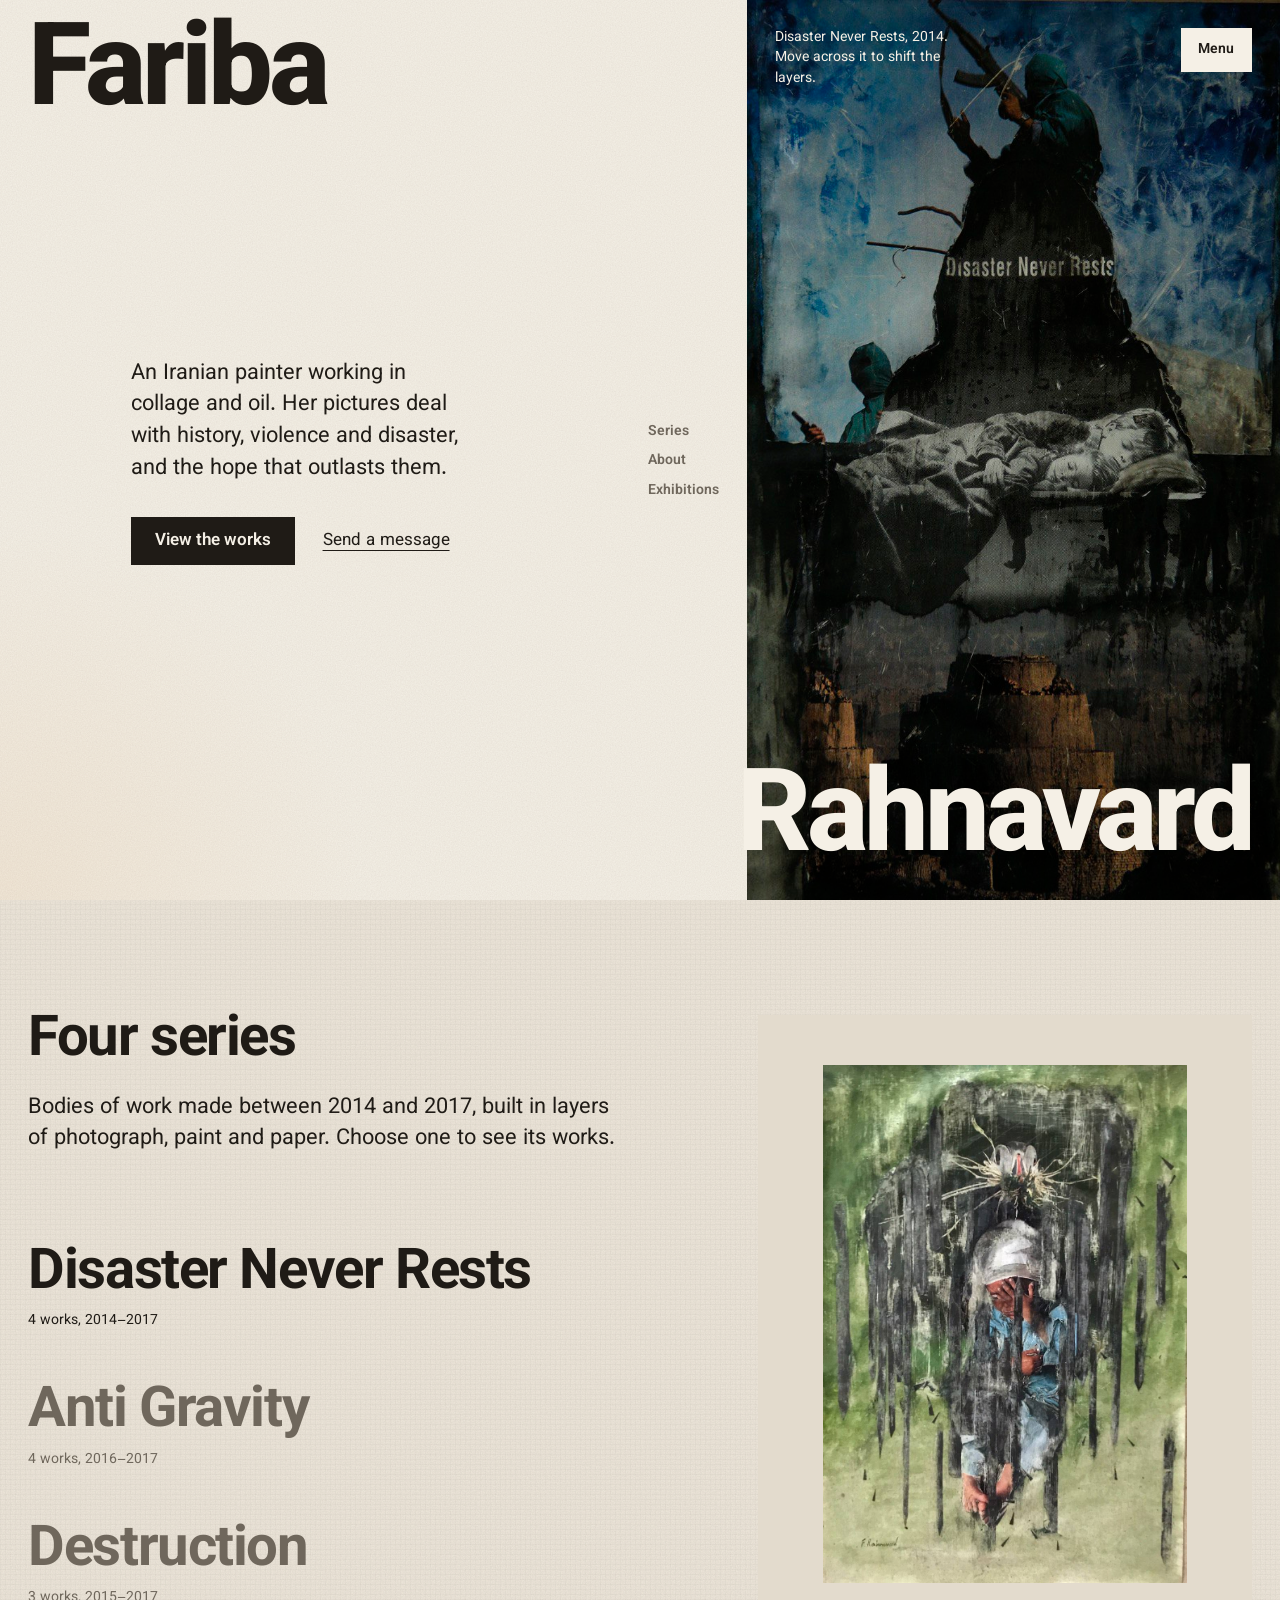
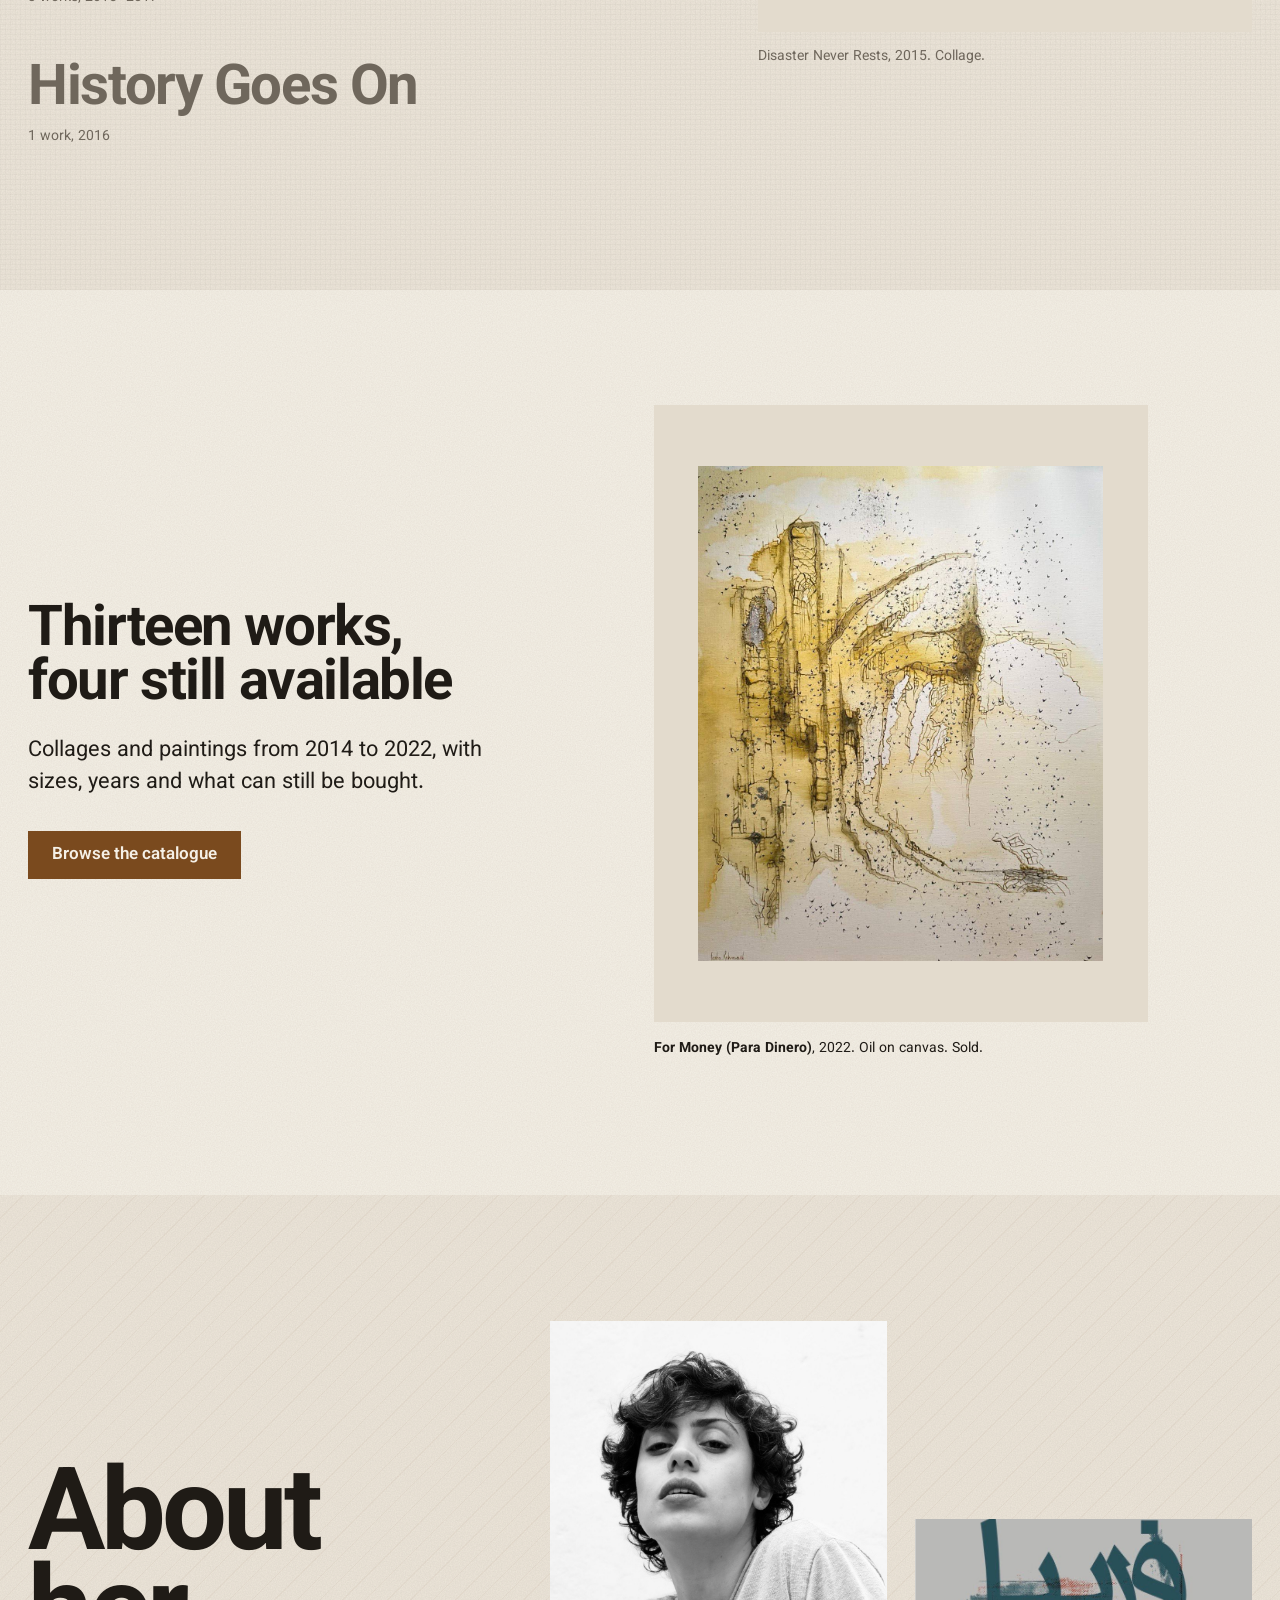
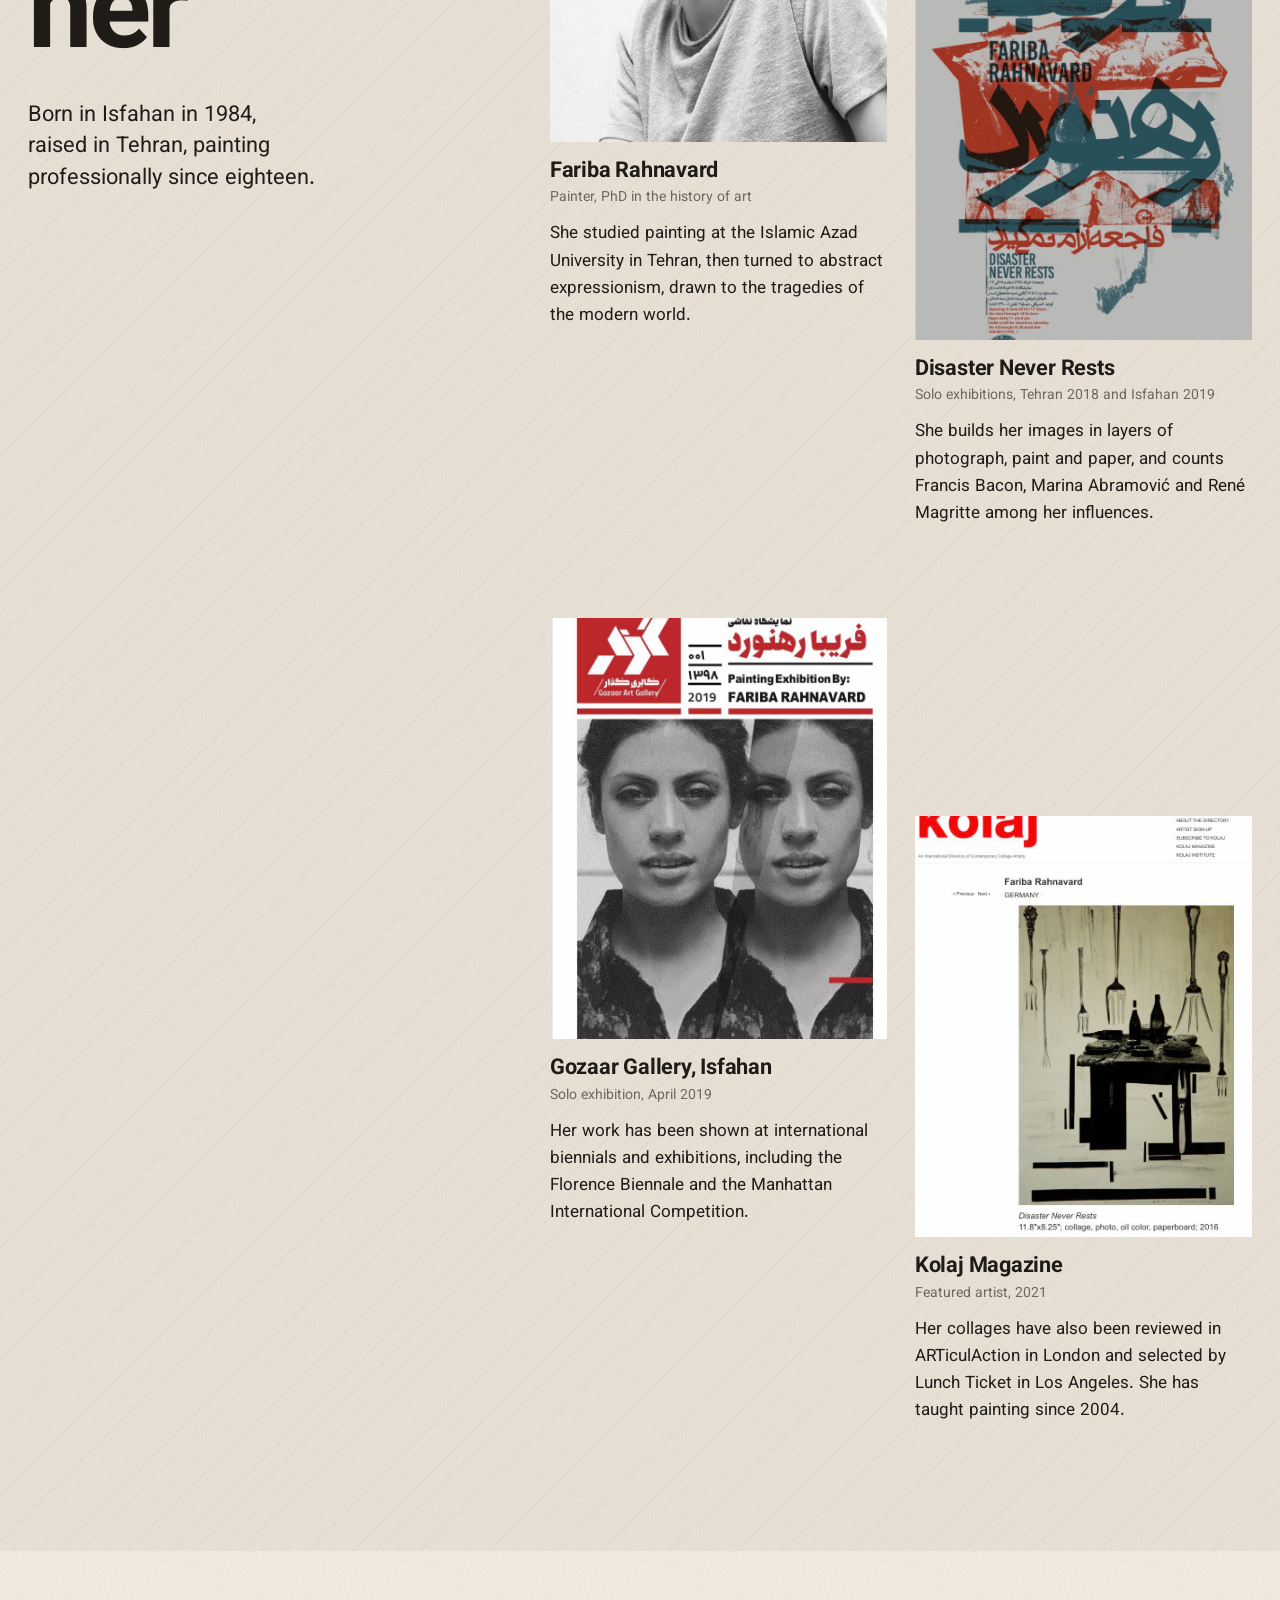
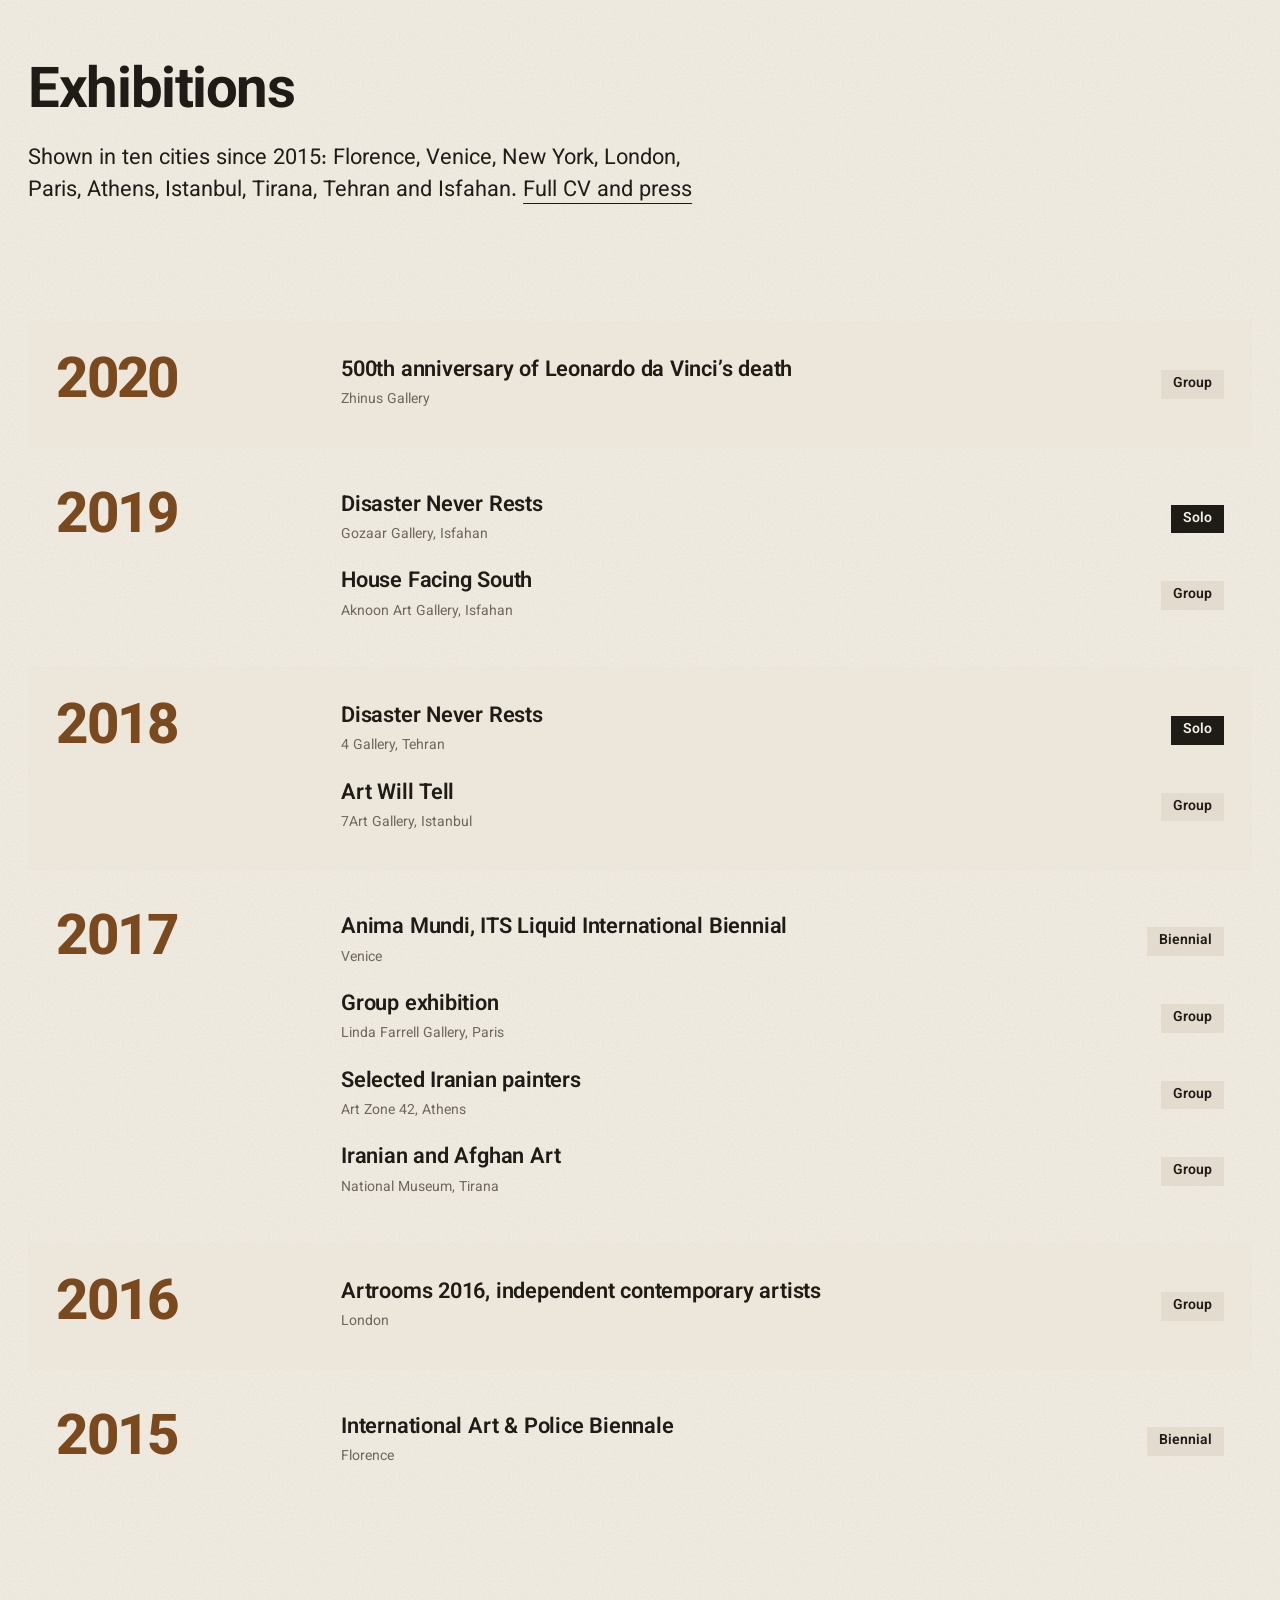
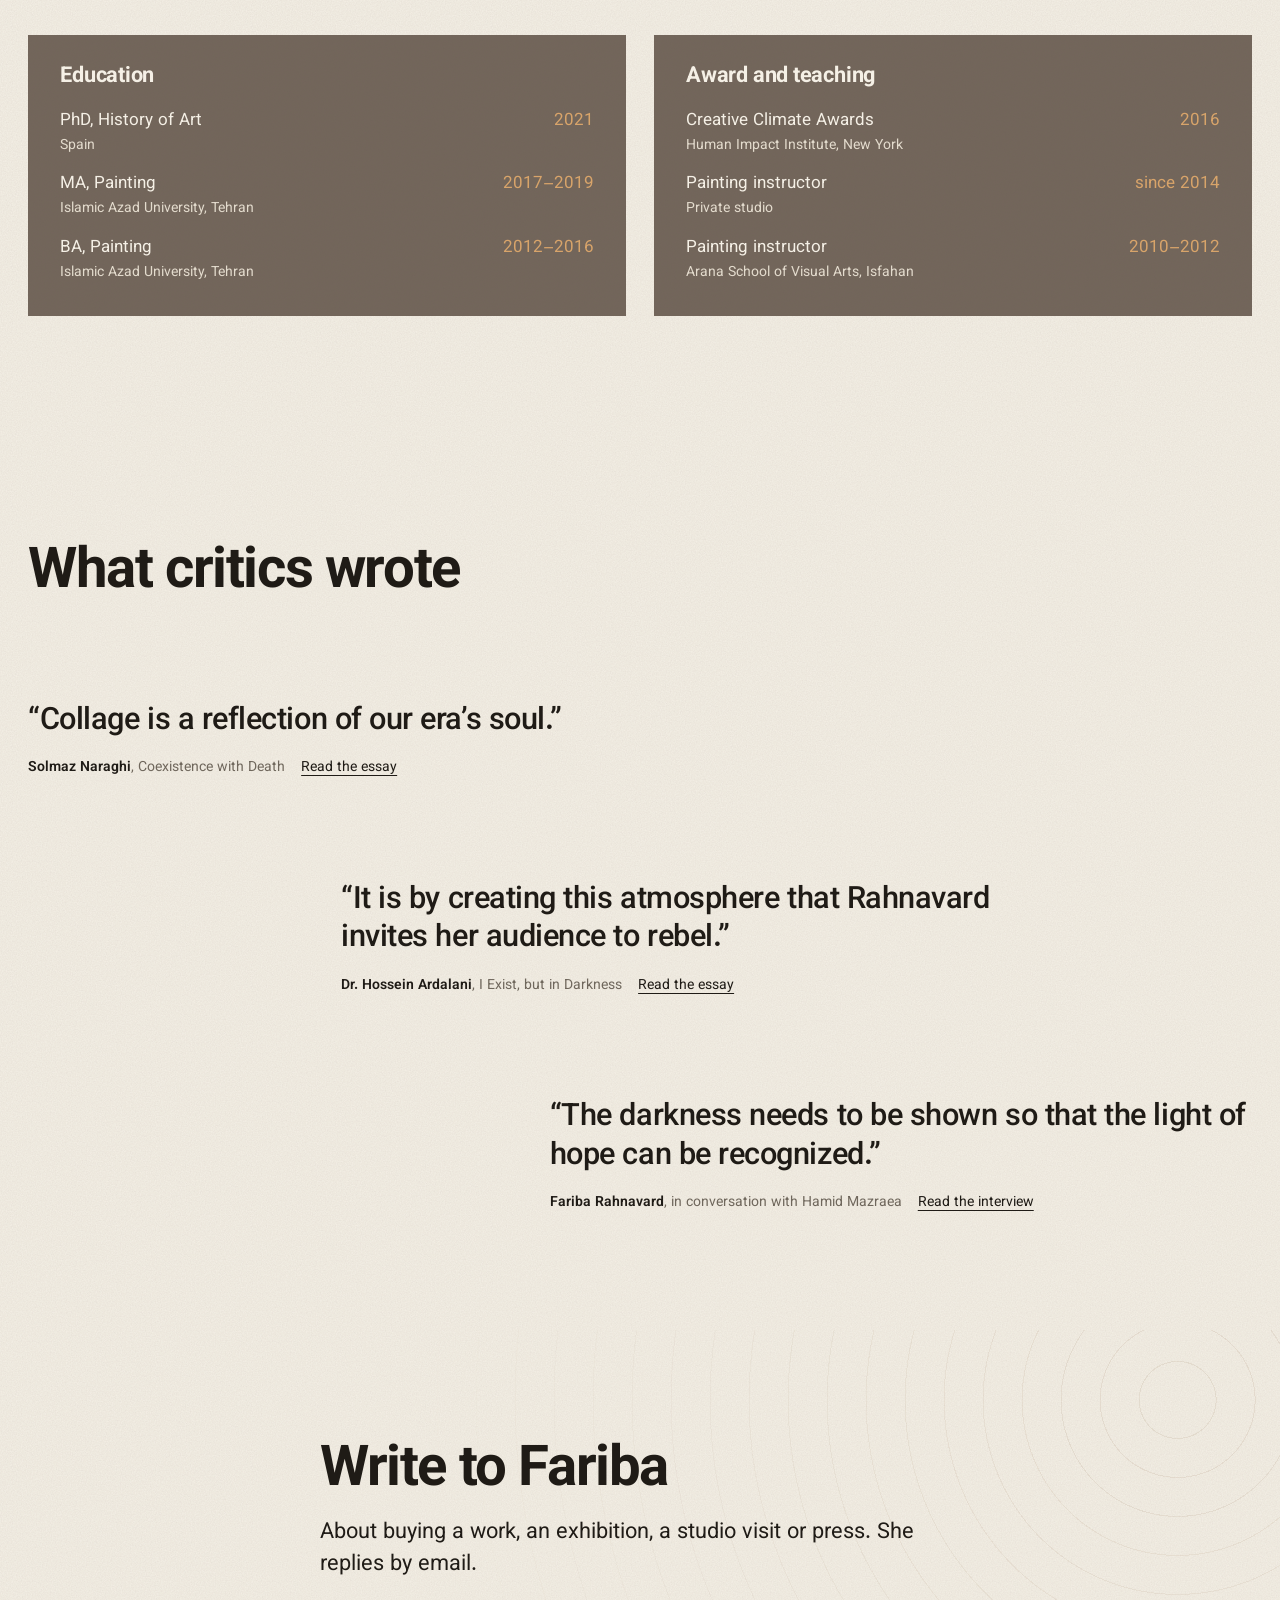
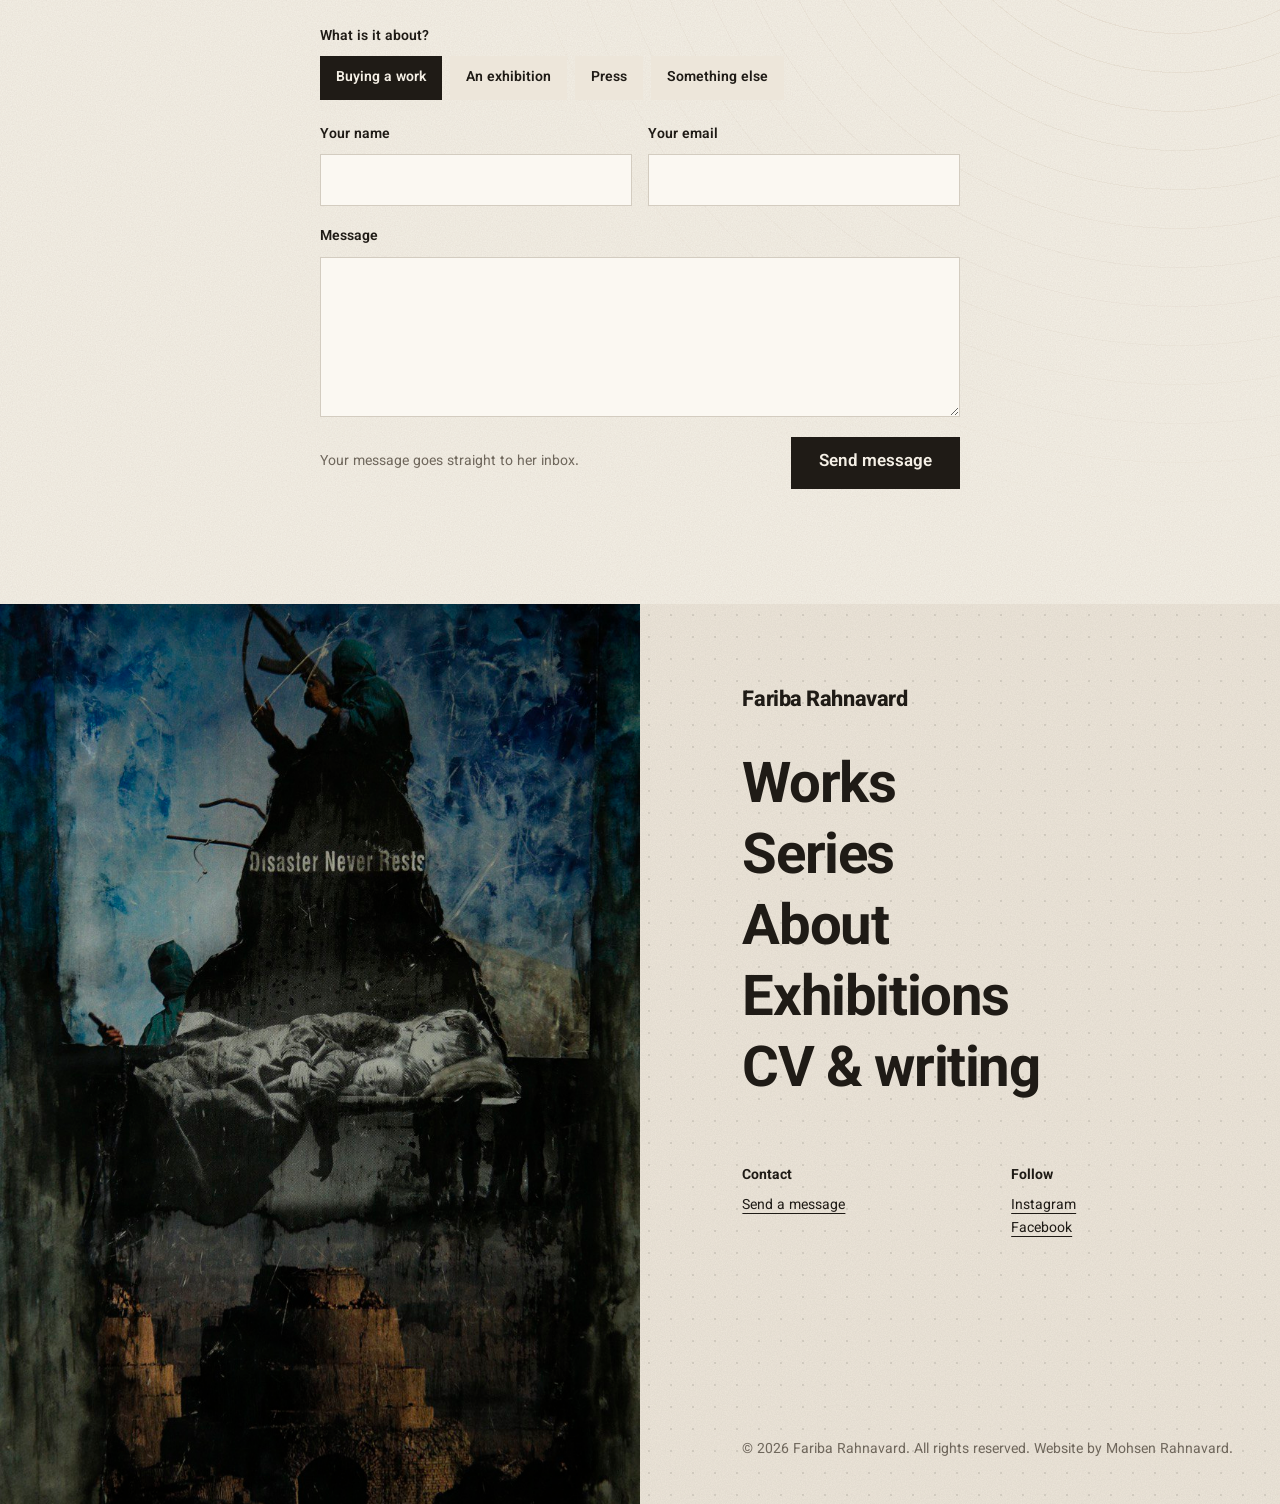
==== commit b0dda546: "Add soft paper textures and a milky background Faint grain, canvas weave, hatching, dot grids and co" ====
--- a/index.html
+++ b/index.html
@@ -8,7 +8,7 @@
     <meta property="og:title" content="Fariba Rahnavard, painter">
     <meta property="og:description" content="Collage and oil on history, violence, disaster and the hope that outlasts them.">
     <meta property="og:image" content="img/2.jpg">
-    <meta name="theme-color" content="#fbfaf7">
+    <meta name="theme-color" content="#f5f0e6">
     <script>document.documentElement.classList.add('js');</script>
     <link rel="preconnect" href="https://fonts.googleapis.com">
     <link rel="preconnect" href="https://fonts.gstatic.com" crossorigin>
--- a/styles.css
+++ b/styles.css
@@ -1,13 +1,13 @@
 /* ---------- Tokens ---------- */
 
 :root {
-    --bg: #fbfaf7;
-    --surface: #f1eee8;
-    --mat: #e6e1d8;
+    --bg: #f5f0e6;
+    --surface: #ede6da;
+    --mat: #e3dbcd;
     --ink: #1f1b16;
     --muted: #6f675c;
     --accent: #7a4a1e;
-    --accent-ink: #fbfaf7;
+    --accent-ink: #f5f0e6;
     --accent-light: #d8a46a;
     --sold: #b3261e;
 
@@ -27,6 +27,15 @@
     --ease-out: cubic-bezier(0.23, 1, 0.32, 1);
     --ease-in-out: cubic-bezier(0.77, 0, 0.175, 1);
 
+    /* Textures: kept faint so they read as paper and canvas, not pattern */
+    --grain: url("data:image/svg+xml,%3Csvg xmlns='http://www.w3.org/2000/svg' width='240' height='240'%3E%3Cfilter id='n'%3E%3CfeTurbulence type='fractalNoise' baseFrequency='.8' numOctaves='3' stitchTiles='stitch'/%3E%3CfeColorMatrix values='0 0 0 0 .12 0 0 0 0 .1 0 0 0 0 .08 0 0 0 .1 0'/%3E%3C/filter%3E%3Crect width='100%25' height='100%25' filter='url(%23n)'/%3E%3C/svg%3E");
+    --weave:
+        repeating-linear-gradient(0deg, rgb(31 27 22 / 0.022) 0 1px, transparent 1px 5px),
+        repeating-linear-gradient(90deg, rgb(31 27 22 / 0.018) 0 1px, transparent 1px 5px);
+    --hatch: repeating-linear-gradient(135deg, rgb(122 74 30 / 0.045) 0 1px, transparent 1px 16px);
+    --dots: radial-gradient(circle, rgb(31 27 22 / 0.11) 0.9px, transparent 1.4px) 0 0 / 22px 22px;
+    --wash: radial-gradient(ellipse 70% 60% at 0% 100%, rgb(216 164 106 / 0.13), transparent 70%);
+
     color-scheme: light;
 }
 
@@ -46,7 +55,7 @@
 body {
     margin: 0;
     overflow-x: clip;
-    background: var(--bg);
+    background: var(--grain), var(--bg);
     color: var(--ink);
     font-family: var(--font);
     font-size: var(--size-body);
@@ -261,7 +270,7 @@
     display: grid;
     align-content: end;
     padding: calc(var(--margin) + 72px) var(--margin) var(--margin);
-    background: var(--surface);
+    background: var(--grain), var(--weave), var(--surface);
     clip-path: inset(0);
     transition: clip-path 500ms var(--ease-in-out);
 }
@@ -418,6 +427,7 @@
     align-items: center;
     gap: var(--margin);
     padding: calc(var(--size-display) + 64px) var(--margin) calc(var(--size-display) + 40px);
+    background: var(--wash);
 }
 
 .hero-copy {
@@ -525,7 +535,7 @@
 /* ---------- Home: series index with a changing preview ---------- */
 
 .series {
-    background: var(--surface);
+    background: var(--grain), var(--weave), var(--surface);
 }
 
 .series-layout {
@@ -681,7 +691,7 @@
     display: grid;
     grid-template-columns: repeat(12, minmax(0, 1fr));
     gap: var(--margin);
-    background: var(--surface);
+    background: var(--grain), var(--hatch), var(--surface);
 }
 
 .about-title {
@@ -851,7 +861,7 @@
 .study > div {
     grid-column: span 6;
     padding: 32px;
-    background: var(--ink);
+    background: var(--grain), #73665b;
     color: var(--bg);
 }
 
@@ -941,6 +951,22 @@
 }
 
 /* ---------- Contact: a letter to the artist ---------- */
+
+/* Faint contour lines rising from one corner, fading before the form */
+#contact {
+    position: relative;
+    isolation: isolate;
+}
+
+#contact::before {
+    content: "";
+    position: absolute;
+    inset: 0;
+    z-index: -1;
+    background: repeating-radial-gradient(circle at 92% 8%, transparent 0 38px, rgb(122 74 30 / 0.09) 38px 39px);
+    mask-image: radial-gradient(circle at 92% 8%, #000, transparent 55%);
+    pointer-events: none;
+}
 
 .letter-inner {
     max-width: 40rem;
@@ -1027,7 +1053,7 @@
     padding: 12px 14px;
     border: 1px solid #d3ccc0;
     border-radius: 0;
-    background: #fff;
+    background: #fbf8f2;
     color: var(--ink);
     font: 400 var(--size-body) / 1.5 var(--font);
     transition: border-color 200ms ease;
@@ -1096,7 +1122,7 @@
     display: grid;
     grid-template-columns: minmax(0, min(50%, 872px)) minmax(0, 1fr);
     min-height: 100svh;
-    background: var(--surface);
+    background: var(--grain), var(--dots), var(--surface);
 }
 
 .footer-photo {
@@ -1192,6 +1218,19 @@
     gap: var(--margin);
     align-items: end;
     padding-block: clamp(48px, 8vw, 120px) clamp(40px, 5vw, 72px);
+    position: relative;
+    isolation: isolate;
+}
+
+/* A dot grid under the title that thins out toward the content */
+.page-head::before {
+    content: "";
+    position: absolute;
+    inset: 0 calc(var(--margin) * -1);
+    z-index: -1;
+    background: var(--dots);
+    mask-image: linear-gradient(to bottom, #000, transparent 85%);
+    pointer-events: none;
 }
 
 .page-head h1 {
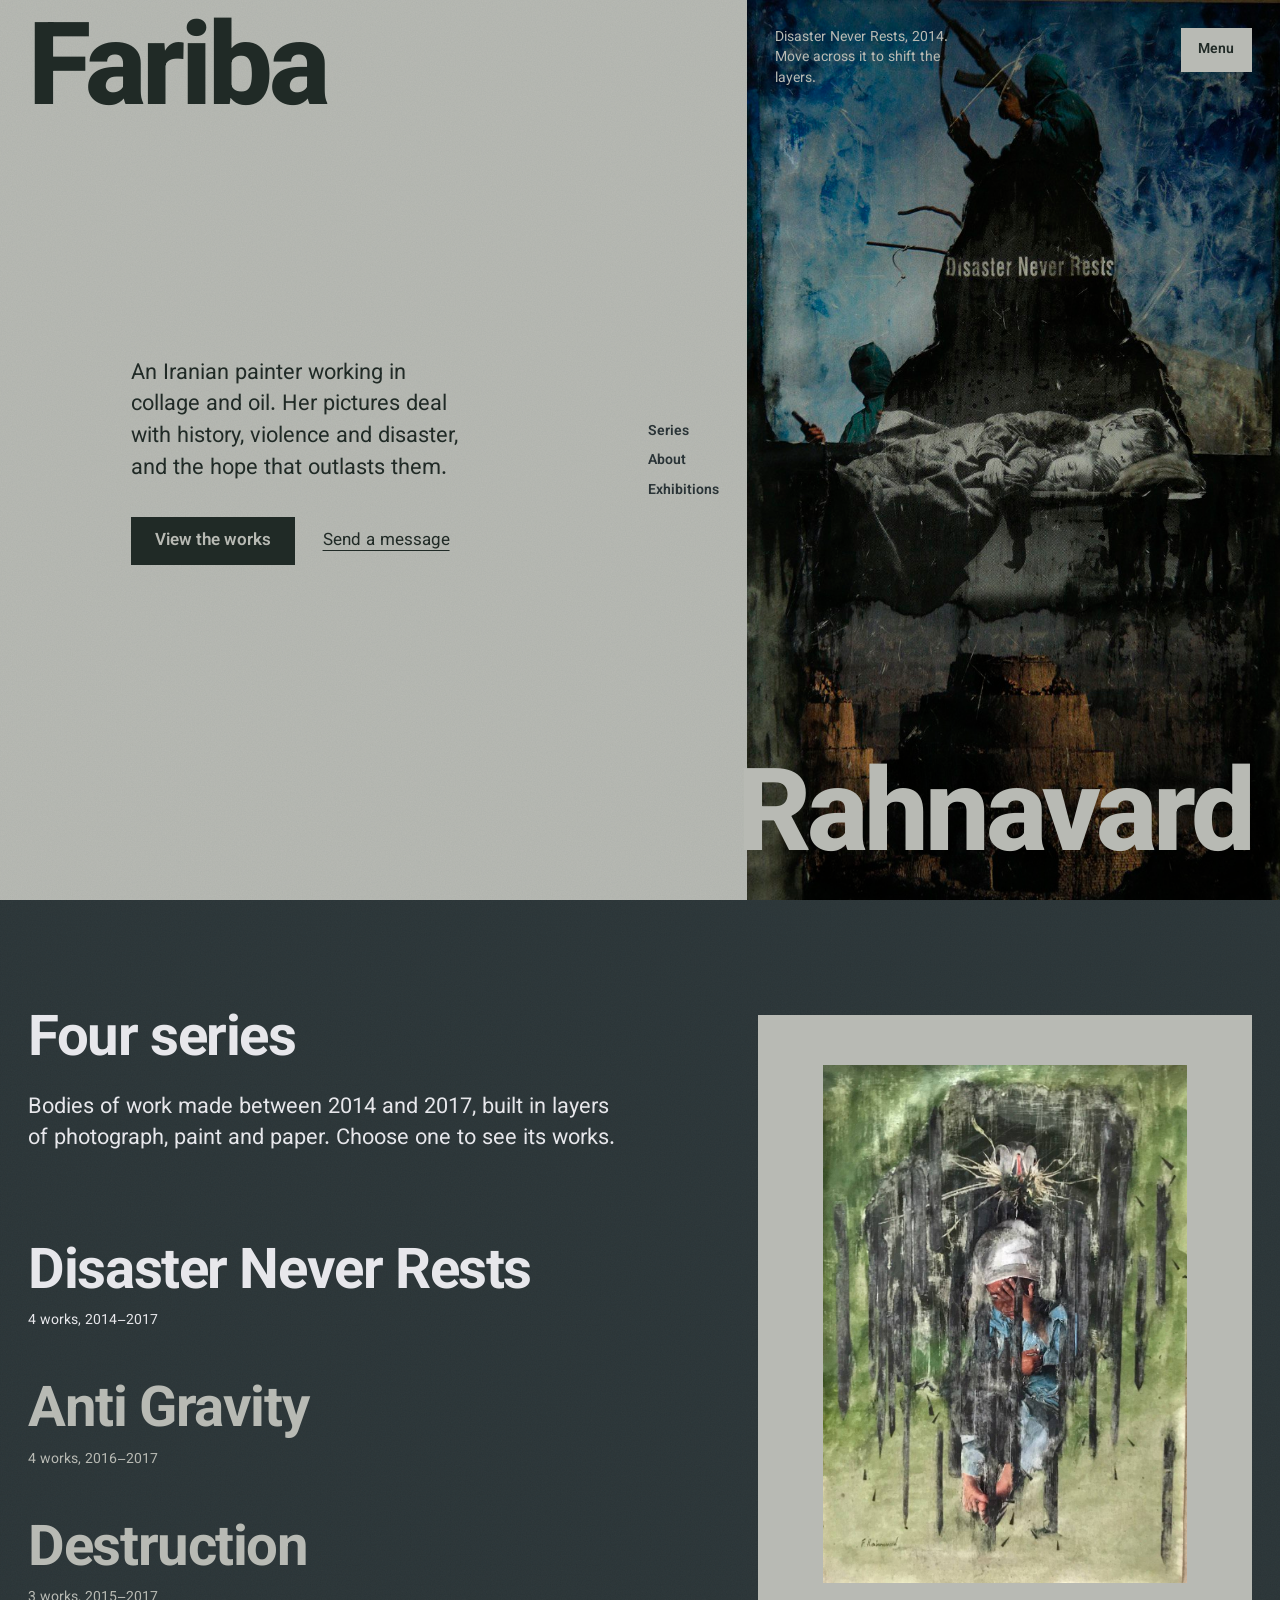
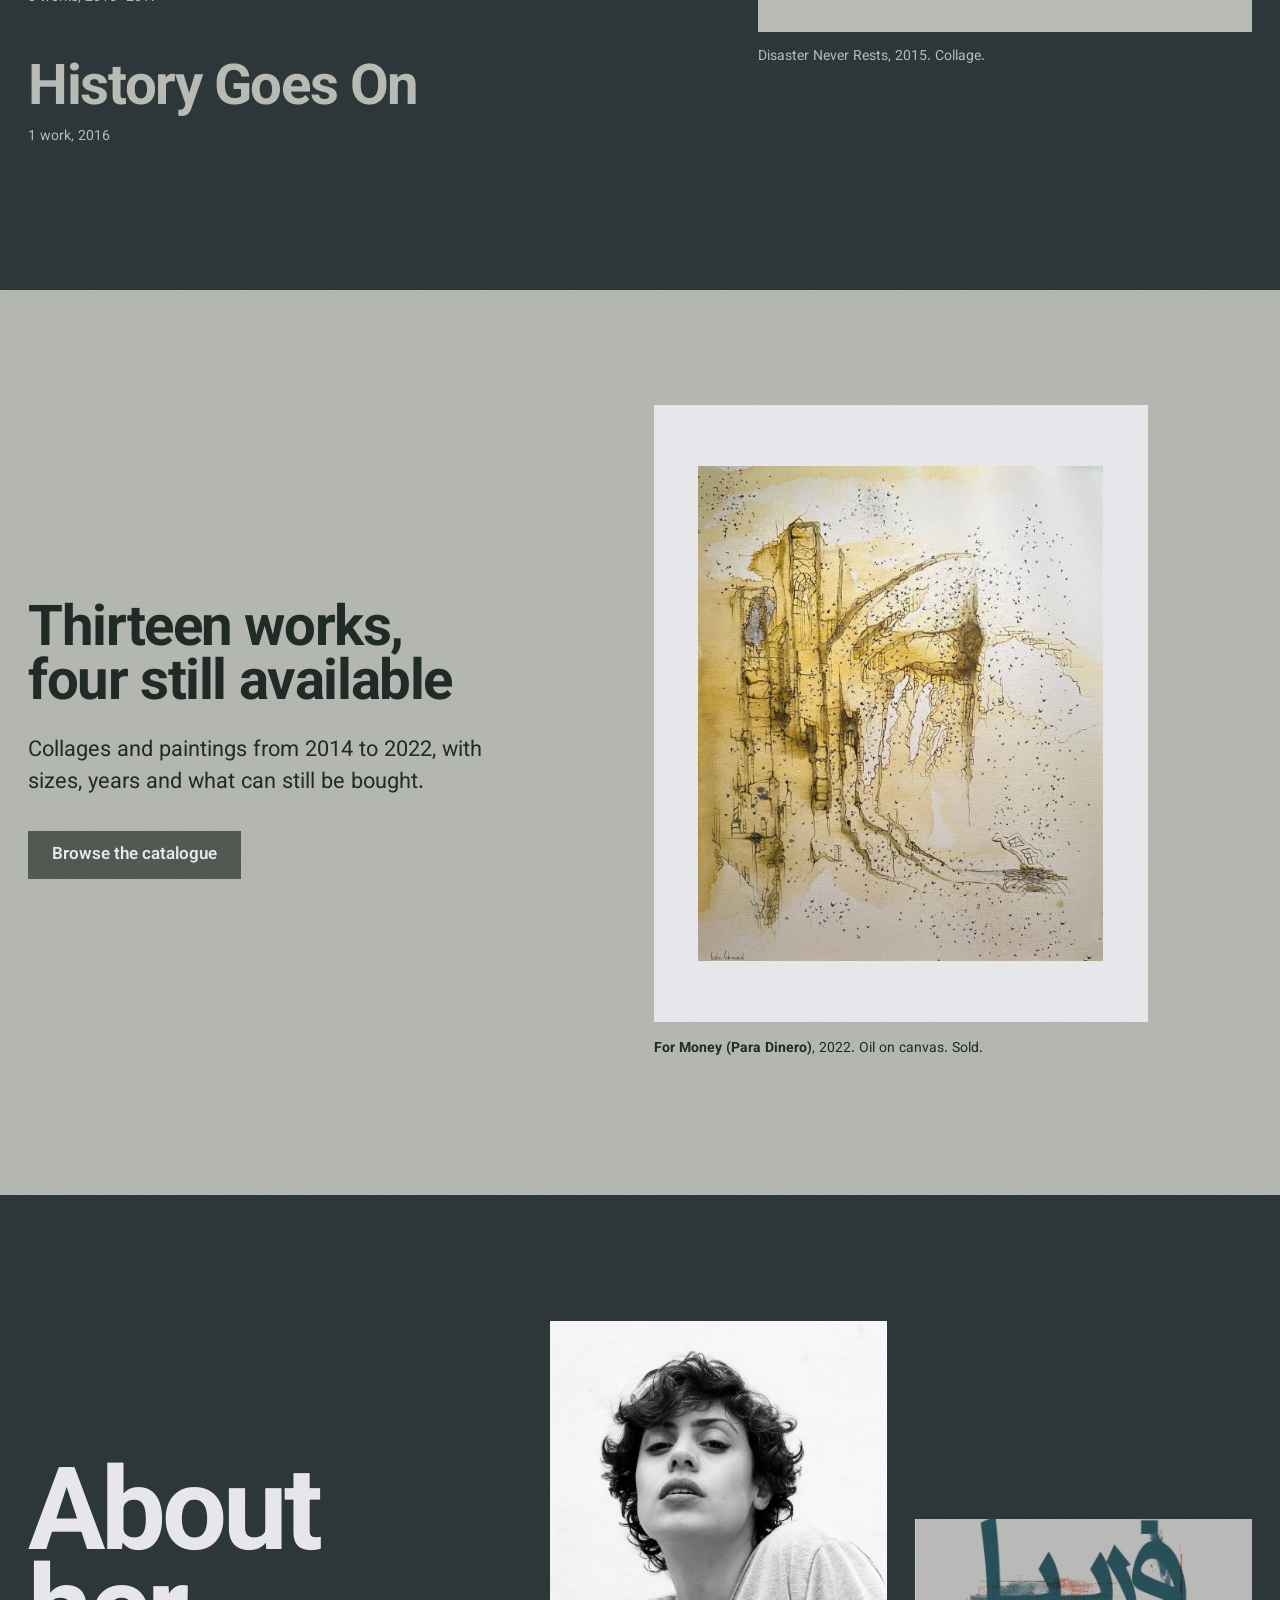
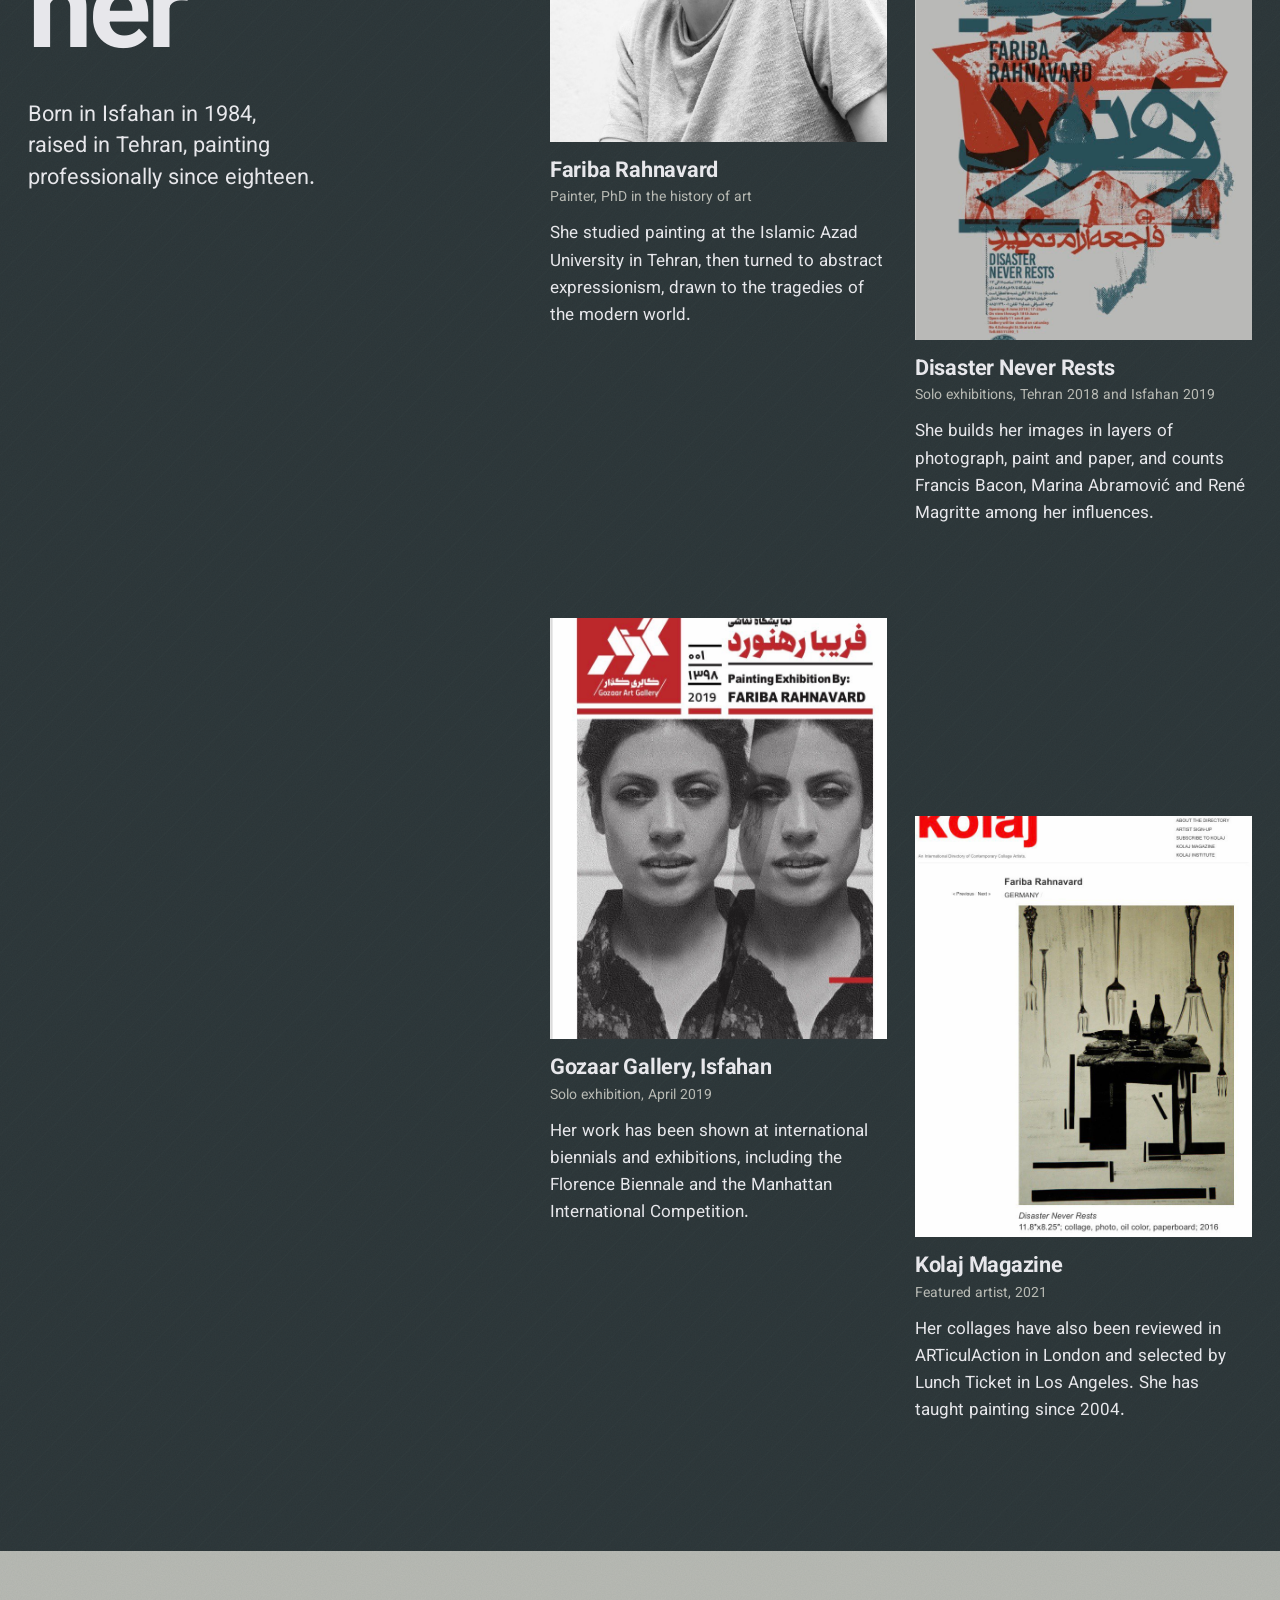
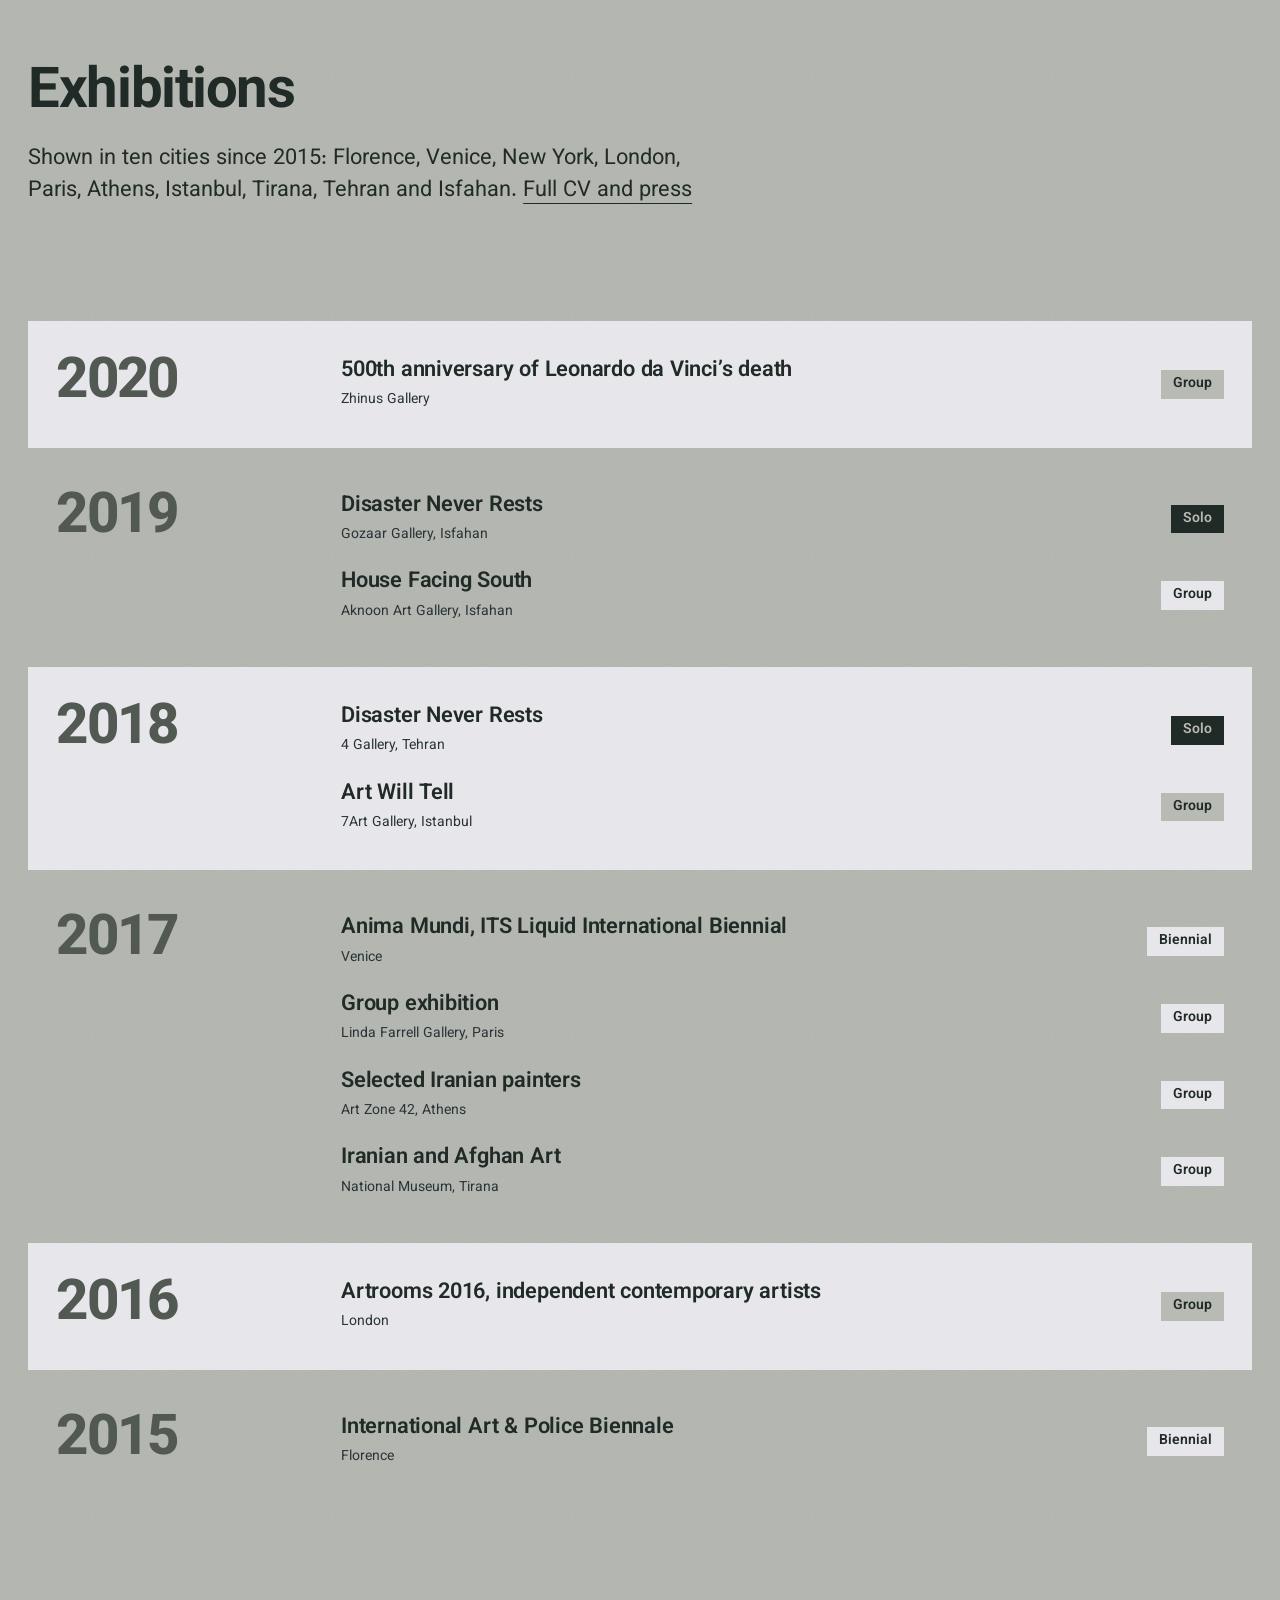
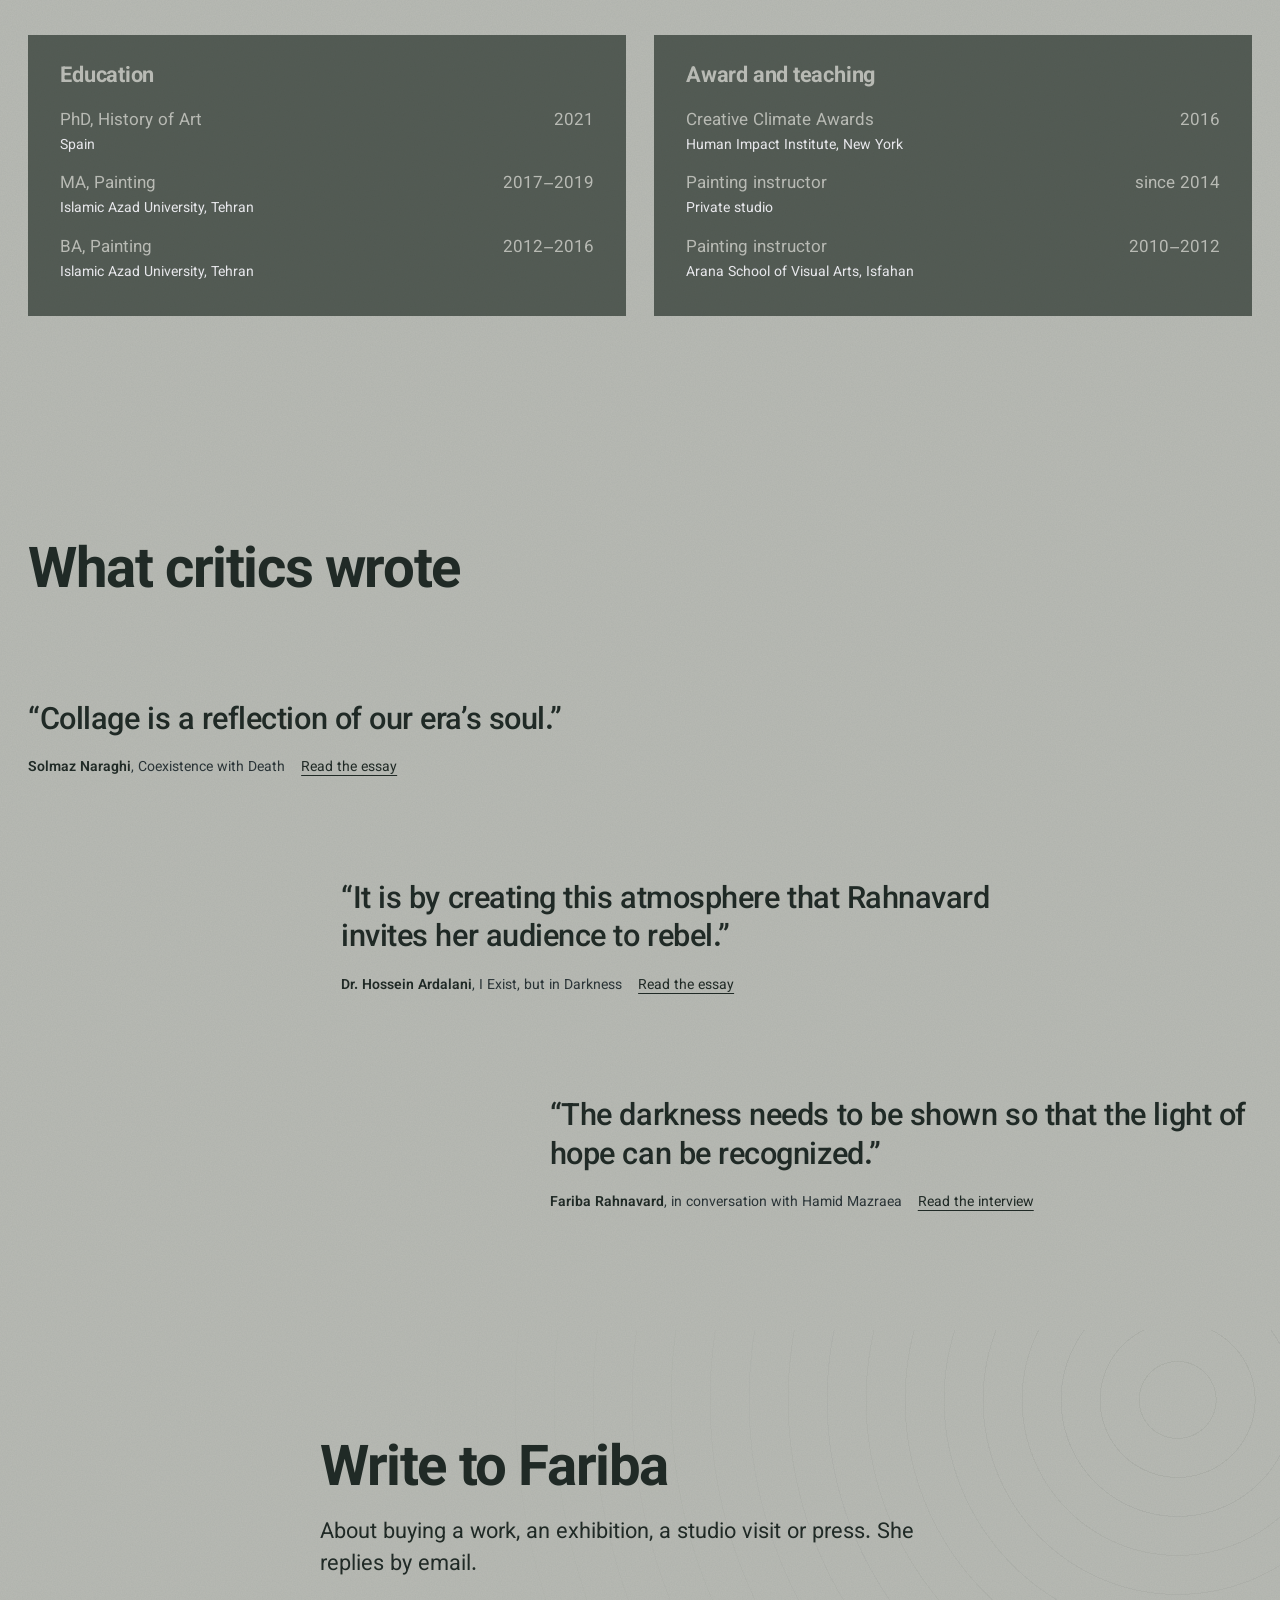
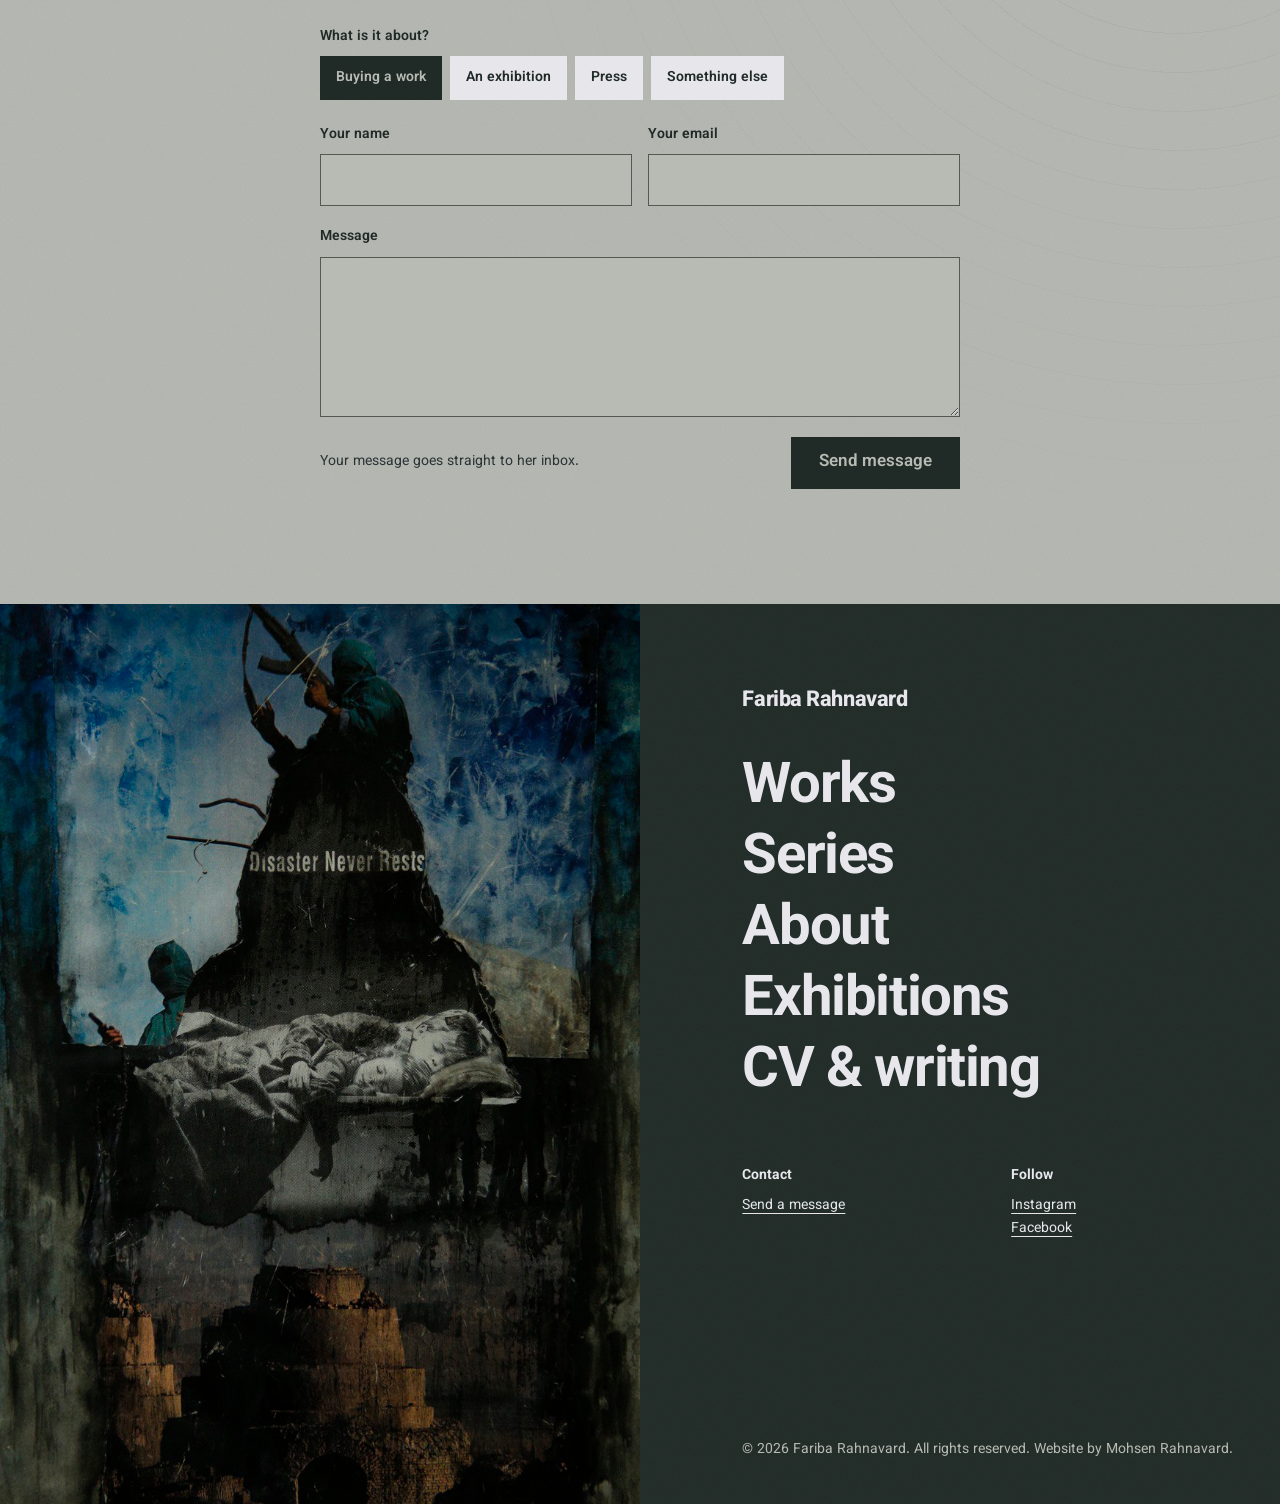
==== commit c533d8cc: "Recolor the site in slate, leaf green and grey-green Lighter pale-sky background on the buying page." ====
--- a/index.html
+++ b/index.html
@@ -8,7 +8,7 @@
     <meta property="og:title" content="Fariba Rahnavard, painter">
     <meta property="og:description" content="Collage and oil on history, violence, disaster and the hope that outlasts them.">
     <meta property="og:image" content="img/2.jpg">
-    <meta name="theme-color" content="#f5f0e6">
+    <meta name="theme-color" content="#b8bab4">
     <script>document.documentElement.classList.add('js');</script>
     <link rel="preconnect" href="https://fonts.googleapis.com">
     <link rel="preconnect" href="https://fonts.gstatic.com" crossorigin>
--- a/styles.css
+++ b/styles.css
@@ -1,2081 +1,2115 @@
-/* ---------- Tokens ---------- */
-
-:root {
-    --bg: #f5f0e6;
-    --surface: #ede6da;
-    --mat: #e3dbcd;
-    --ink: #1f1b16;
-    --muted: #6f675c;
-    --accent: #7a4a1e;
-    --accent-ink: #f5f0e6;
-    --accent-light: #d8a46a;
-    --sold: #b3261e;
-
-    --font: "Vazirmatn", system-ui, sans-serif;
-
-    /* Five sizes: display, heading, lead, body, small */
-    --size-display: clamp(64px, 9vw, 140px);
-    --size-heading: clamp(36px, 4.4vw, 64px);
-    --size-lead: clamp(20px, 1.7vw, 24px);
-    --size-body: 17px;
-    --size-small: 14px;
-
-    --margin: clamp(16px, 2.2vw, 32px);
-    --gap-section: clamp(88px, 9vw, 150px);
-    --measure: 36rem;
-
-    --ease-out: cubic-bezier(0.23, 1, 0.32, 1);
-    --ease-in-out: cubic-bezier(0.77, 0, 0.175, 1);
-
-    /* Textures: kept faint so they read as paper and canvas, not pattern */
-    --grain: url("data:image/svg+xml,%3Csvg xmlns='http://www.w3.org/2000/svg' width='240' height='240'%3E%3Cfilter id='n'%3E%3CfeTurbulence type='fractalNoise' baseFrequency='.8' numOctaves='3' stitchTiles='stitch'/%3E%3CfeColorMatrix values='0 0 0 0 .12 0 0 0 0 .1 0 0 0 0 .08 0 0 0 .1 0'/%3E%3C/filter%3E%3Crect width='100%25' height='100%25' filter='url(%23n)'/%3E%3C/svg%3E");
-    --weave:
-        repeating-linear-gradient(0deg, rgb(31 27 22 / 0.022) 0 1px, transparent 1px 5px),
-        repeating-linear-gradient(90deg, rgb(31 27 22 / 0.018) 0 1px, transparent 1px 5px);
-    --hatch: repeating-linear-gradient(135deg, rgb(122 74 30 / 0.045) 0 1px, transparent 1px 16px);
-    --dots: radial-gradient(circle, rgb(31 27 22 / 0.11) 0.9px, transparent 1.4px) 0 0 / 22px 22px;
-    --wash: radial-gradient(ellipse 70% 60% at 0% 100%, rgb(216 164 106 / 0.13), transparent 70%);
-
-    color-scheme: light;
-}
-
-/* ---------- Base ---------- */
-
-*,
-*::before,
-*::after {
-    box-sizing: border-box;
-}
-
-html {
-    -webkit-text-size-adjust: 100%;
-    scroll-behavior: smooth;
-}
-
-body {
-    margin: 0;
-    overflow-x: clip;
-    background: var(--grain), var(--bg);
-    color: var(--ink);
-    font-family: var(--font);
-    font-size: var(--size-body);
-    line-height: 1.6;
-    -webkit-font-smoothing: antialiased;
-}
-
-body.menu-open {
-    overflow: hidden;
-}
-
-img {
-    display: block;
-    max-width: 100%;
-    height: auto;
-}
-
-a {
-    color: inherit;
-}
-
-:focus-visible {
-    outline: 2px solid var(--accent);
-    outline-offset: 3px;
-}
-
-::selection {
-    background: var(--accent);
-    color: var(--accent-ink);
-}
-
-h1,
-h2,
-h3 {
-    margin: 0;
-    font-weight: 700;
-    line-height: 0.95;
-    letter-spacing: -0.025em;
-    text-wrap: balance;
-}
-
-p {
-    margin: 0 0 1em;
-}
-
-[hidden] {
-    display: none !important;
-}
-
-.visually-hidden {
-    position: absolute;
-    width: 1px;
-    height: 1px;
-    overflow: hidden;
-    clip-path: inset(50%);
-    white-space: nowrap;
-}
-
-.frame {
-    padding-inline: var(--margin);
-}
-
-.skip-link {
-    position: fixed;
-    left: var(--margin);
-    top: -4rem;
-    z-index: 100;
-    padding: 0.6rem 1rem;
-    background: var(--ink);
-    color: var(--bg);
-}
-
-.skip-link:focus {
-    top: var(--margin);
-}
-
-.heading {
-    font-size: var(--size-heading);
-}
-
-.lead {
-    font-size: var(--size-lead);
-    line-height: 1.45;
-}
-
-.small {
-    font-size: var(--size-small);
-    line-height: 1.5;
-}
-
-.muted {
-    color: var(--muted);
-}
-
-.section {
-    padding-block: var(--gap-section);
-}
-
-.section-head {
-    max-width: 44rem;
-    margin-bottom: clamp(40px, 5vw, 72px);
-}
-
-.section-head .lead {
-    margin-top: 1.5rem;
-}
-
-/* ---------- Controls ---------- */
-
-.button {
-    display: inline-flex;
-    align-items: center;
-    justify-content: center;
-    min-height: 48px;
-    padding: 0 1.5rem;
-    border: 0;
-    background: var(--ink);
-    color: var(--bg);
-    font: 600 var(--size-body) / 1 var(--font);
-    text-decoration: none;
-    cursor: pointer;
-    transition: background-color 200ms ease, color 200ms ease, transform 160ms var(--ease-out);
-}
-
-.button:active {
-    transform: scale(0.97);
-}
-
-.button--accent {
-    background: var(--accent);
-    color: var(--accent-ink);
-}
-
-.button[aria-busy="true"] {
-    opacity: 0.7;
-    cursor: progress;
-}
-
-@media (hover: hover) and (pointer: fine) {
-    .button:hover {
-        background: var(--accent);
-        color: var(--accent-ink);
-    }
-
-    .button--accent:hover {
-        background: var(--ink);
-    }
-}
-
-/* A link whose underline thickens and shifts to the accent on hover */
-.link {
-    text-decoration: underline;
-    text-decoration-thickness: 1px;
-    text-underline-offset: 0.3em;
-    transition: color 200ms ease, text-underline-offset 300ms var(--ease-out);
-}
-
-@media (hover: hover) and (pointer: fine) {
-    .link:hover {
-        color: var(--accent);
-        text-decoration-thickness: 2px;
-        text-underline-offset: 0.18em;
-    }
-}
-
-/* ---------- Entrance motion ---------- */
-
-@media (prefers-reduced-motion: no-preference) {
-    .js [data-reveal] > * {
-        opacity: 0;
-        transform: translateY(24px);
-        transition: opacity 700ms var(--ease-out), transform 900ms var(--ease-out);
-        transition-delay: calc(var(--i, 0) * 80ms);
-    }
-
-    .js [data-reveal].is-in > * {
-        opacity: 1;
-        transform: none;
-    }
-}
-
-/* ---------- Menu (fixed, every page) ---------- */
-
-.menu-button {
-    position: fixed;
-    top: var(--margin);
-    right: var(--margin);
-    z-index: 60;
-    min-height: 44px;
-    padding: 0 1.1rem;
-    border: 0;
-    background: var(--ink);
-    color: var(--bg);
-    font: 600 var(--size-small) / 1 var(--font);
-    cursor: pointer;
-    transition: transform 160ms var(--ease-out), background-color 200ms ease, color 200ms ease;
-}
-
-.menu-button:active {
-    transform: scale(0.96);
-}
-
-.menu-button[data-ground="dark"] {
-    background: var(--bg);
-    color: var(--ink);
-}
-
-.menu-panel {
-    position: fixed;
-    inset: 0;
-    z-index: 55;
-    display: grid;
-    align-content: end;
-    padding: calc(var(--margin) + 72px) var(--margin) var(--margin);
-    background: var(--grain), var(--weave), var(--surface);
-    clip-path: inset(0);
-    transition: clip-path 500ms var(--ease-in-out);
-}
-
-body:not(.menu-open) .menu-panel {
-    display: none;
-}
-
-@starting-style {
-    .menu-open .menu-panel {
-        clip-path: inset(0 0 100% 0);
-    }
-}
-
-.menu-panel ul {
-    margin: 0;
-    padding: 0;
-    list-style: none;
-}
-
-@media (prefers-reduced-motion: no-preference) {
-    .menu-panel li {
-        opacity: 0;
-        transform: translateY(24px);
-        transition: opacity 400ms ease, transform 600ms var(--ease-out);
-    }
-
-    .menu-open .menu-panel li {
-        opacity: 1;
-        transform: none;
-        transition-delay: calc(150ms + var(--i, 0) * 60ms);
-    }
-}
-
-.menu-panel a {
-    display: inline-block;
-    font-size: var(--size-heading);
-    font-weight: 700;
-    line-height: 1.15;
-    letter-spacing: -0.025em;
-    text-decoration: none;
-    transition: transform 300ms var(--ease-out), color 200ms ease;
-}
-
-@media (hover: hover) and (pointer: fine) {
-    .menu-panel ul:hover a {
-        color: var(--muted);
-    }
-
-    .menu-panel ul a:hover {
-        color: var(--ink);
-        transform: translateX(12px);
-    }
-}
-
-/* ---------- Inner page bar ---------- */
-
-.bar {
-    display: flex;
-    justify-content: space-between;
-    align-items: center;
-    gap: 2rem;
-    min-height: calc(44px + 2 * var(--margin));
-}
-
-.wordmark {
-    font-size: var(--size-lead);
-    font-weight: 800;
-    letter-spacing: -0.02em;
-    text-decoration: none;
-}
-
-.bar nav ul {
-    display: flex;
-    gap: 1.75rem;
-    margin: 0;
-    padding: 0;
-    list-style: none;
-}
-
-.bar nav a {
-    font-size: var(--size-small);
-    font-weight: 600;
-    color: var(--muted);
-    text-decoration: none;
-    transition: color 200ms ease;
-}
-
-.bar nav a:hover,
-.bar nav a[aria-current="page"] {
-    color: var(--ink);
-}
-
-.bar nav a[aria-current="page"] {
-    text-decoration: underline;
-    text-decoration-color: var(--accent);
-    text-decoration-thickness: 2px;
-    text-underline-offset: 0.35em;
-}
-
-@media (min-width: 761px) {
-    .inner .menu-button {
-        display: none;
-    }
-}
-
-/* ---------- Home: hero with the name split to corners ---------- */
-
-.stage {
-    position: relative;
-}
-
-.corner-name {
-    position: absolute;
-    inset: 0;
-    z-index: 30;
-    pointer-events: none;
-}
-
-.corner-name span {
-    position: absolute;
-    font-size: var(--size-display);
-    font-weight: 800;
-    line-height: 0.85;
-    letter-spacing: -0.035em;
-    color: var(--ink);
-    transition: color 250ms ease;
-}
-
-.corner-name span[data-ground="dark"] {
-    color: var(--bg);
-}
-
-.corner-name .first {
-    top: 28px;
-    left: var(--margin);
-}
-
-.corner-name .second {
-    right: var(--margin);
-    bottom: 28px;
-}
-
-.hero {
-    display: grid;
-    grid-template-columns: repeat(12, minmax(0, 1fr));
-    min-height: 100svh;
-}
-
-.hero-panel {
-    grid-column: 1 / 8;
-    display: grid;
-    grid-template-columns: minmax(0, 1fr) auto;
-    align-items: center;
-    gap: var(--margin);
-    padding: calc(var(--size-display) + 64px) var(--margin) calc(var(--size-display) + 40px);
-    background: var(--wash);
-}
-
-.hero-copy {
-    max-width: 34ch;
-    margin-left: clamp(0px, 8vw, 140px);
-}
-
-.hero-copy .lead {
-    margin-bottom: 2rem;
-}
-
-.actions {
-    display: flex;
-    flex-wrap: wrap;
-    align-items: center;
-    gap: 1rem 1.75rem;
-}
-
-.hero-links {
-    margin: 0;
-    padding: 0;
-    list-style: none;
-    font-size: var(--size-small);
-    font-weight: 600;
-    line-height: 2.1;
-}
-
-.hero-links a {
-    text-decoration: none;
-    color: var(--muted);
-    transition: color 200ms ease;
-}
-
-.hero-links a:hover {
-    color: var(--ink);
-}
-
-/* The painting, cut into strata the visitor can shift */
-
-.strata {
-    position: relative;
-    grid-column: 8 / 13;
-    margin: 0;
-    overflow: hidden;
-    background: var(--ink);
-    touch-action: pan-y;
-    cursor: ew-resize;
-}
-
-.stratum {
-    position: absolute;
-    inset: 0 -40px;
-    animation: settle 1.6s var(--ease-out) both;
-}
-
-.stratum img {
-    width: 100%;
-    height: 100%;
-    object-fit: cover;
-}
-
-.stratum:nth-child(1) {
-    --from: -90px;
-}
-
-.stratum:nth-child(1) img {
-    clip-path: inset(0 0 62% 0);
-}
-
-.stratum:nth-child(2) {
-    --from: 70px;
-    animation-delay: 120ms;
-}
-
-.stratum:nth-child(2) img {
-    clip-path: inset(38% 0 29% 0);
-}
-
-.stratum:nth-child(3) {
-    --from: -50px;
-    animation-delay: 240ms;
-}
-
-.stratum:nth-child(3) img {
-    clip-path: inset(71% 0 0 0);
-}
-
-@keyframes settle {
-    from {
-        opacity: 0;
-        translate: var(--from, 0) 0;
-    }
-}
-
-.strata figcaption {
-    position: absolute;
-    left: var(--margin);
-    top: var(--margin);
-    max-width: 22ch;
-    font-size: var(--size-small);
-    line-height: 1.45;
-    color: var(--bg);
-}
-
-/* ---------- Home: series index with a changing preview ---------- */
-
-.series {
-    background: var(--grain), var(--weave), var(--surface);
-}
-
-.series-layout {
-    display: grid;
-    grid-template-columns: repeat(12, minmax(0, 1fr));
-    gap: var(--margin);
-    align-items: start;
-}
-
-.series-main {
-    grid-column: 1 / 7;
-}
-
-.series-list {
-    margin: 0;
-    padding: 0;
-    list-style: none;
-}
-
-.series-list a {
-    display: grid;
-    gap: 8px;
-    padding-block: 26px;
-    text-decoration: none;
-}
-
-.series-name {
-    font-size: var(--size-heading);
-    font-weight: 700;
-    line-height: 1;
-    letter-spacing: -0.025em;
-    color: var(--muted);
-    transition: color 250ms ease, transform 400ms var(--ease-out);
-}
-
-.series-meta {
-    font-size: var(--size-small);
-    color: var(--muted);
-}
-
-.series-list .is-active .series-name {
-    color: var(--ink);
-}
-
-@media (hover: hover) and (pointer: fine) {
-    .series-list a:hover .series-name {
-        transform: translateX(10px);
-    }
-}
-
-.series-list .is-active .series-meta {
-    color: var(--ink);
-}
-
-.series-thumb {
-    display: none;
-}
-
-.series-preview {
-    grid-column: 8 / 13;
-    position: sticky;
-    top: var(--margin);
-    margin: 0;
-}
-
-.series-frame {
-    position: relative;
-    aspect-ratio: 4 / 5;
-    background: var(--mat);
-}
-
-.series-frame img {
-    position: absolute;
-    inset: 8%;
-    width: 84%;
-    height: 84%;
-    object-fit: contain;
-    opacity: 0;
-    transform: scale(0.97);
-    transition: opacity 450ms ease, transform 900ms var(--ease-out);
-}
-
-.series-frame img.is-active {
-    opacity: 1;
-    transform: none;
-}
-
-.series-preview figcaption {
-    margin-top: 14px;
-    font-size: var(--size-small);
-    color: var(--muted);
-}
-
-/* ---------- Catalogue frame: one frame, contents change ---------- */
-
-.catalogue-intro {
-    display: grid;
-    grid-template-columns: repeat(12, minmax(0, 1fr));
-    align-items: center;
-    gap: var(--margin);
-}
-
-.catalogue-intro .section-head {
-    grid-column: 1 / 6;
-    margin: 0;
-}
-
-.catalogue-intro .actions {
-    margin-top: 2rem;
-}
-
-.rotator {
-    grid-column: 7 / 12;
-    margin: 0;
-}
-
-.rotator-frame {
-    position: relative;
-    display: block;
-    width: 100%;
-    aspect-ratio: 4 / 5;
-    padding: 0;
-    border: 0;
-    background: var(--mat);
-    cursor: pointer;
-}
-
-.rotator-frame img {
-    position: absolute;
-    inset: 9%;
-    width: 82%;
-    height: 82%;
-    object-fit: contain;
-    opacity: 0;
-    transform: scale(0.98);
-    transition: opacity 600ms ease, transform 1200ms var(--ease-out);
-}
-
-.rotator-frame img.is-active {
-    opacity: 1;
-    transform: none;
-}
-
-.rotator figcaption {
-    min-height: 3em;
-    margin-top: 16px;
-    font-size: var(--size-small);
-}
-
-/* ---------- About: the title holds while the pictures pass ---------- */
-
-.about {
-    display: grid;
-    grid-template-columns: repeat(12, minmax(0, 1fr));
-    gap: var(--margin);
-    background: var(--grain), var(--hatch), var(--surface);
-}
-
-.about-title {
-    grid-column: 1 / 5;
-    position: sticky;
-    top: 0;
-    align-self: start;
-    display: flex;
-    flex-direction: column;
-    justify-content: center;
-    min-height: 100svh;
-}
-
-.about-title h2 {
-    font-size: var(--size-display);
-    line-height: 0.85;
-    letter-spacing: -0.035em;
-}
-
-.about-title .lead {
-    max-width: 24ch;
-    margin-top: 2rem;
-}
-
-.about-items {
-    grid-column: 6 / 13;
-    display: grid;
-    grid-template-columns: repeat(2, minmax(0, 1fr));
-    gap: 10svh var(--margin);
-    padding-block: 14svh;
-}
-
-.about-item:nth-child(even) {
-    margin-top: 22svh;
-}
-
-.about-item img {
-    width: 100%;
-    aspect-ratio: 4 / 5;
-    object-fit: cover;
-}
-
-.about-item h3 {
-    margin-top: 1.25rem;
-    font-size: var(--size-lead);
-    letter-spacing: -0.01em;
-}
-
-.about-item .small {
-    margin: 0.35rem 0 0.75rem;
-    color: var(--muted);
-}
-
-.about-item p:last-child {
-    margin: 0;
-}
-
-/* ---------- Exhibitions: a timeline by year ---------- */
-
-.exhibitions-layout {
-    display: grid;
-    grid-template-columns: repeat(12, minmax(0, 1fr));
-    gap: var(--margin);
-}
-
-.exhibitions-layout .section-head {
-    grid-column: 1 / 8;
-}
-
-.timeline {
-    grid-column: 1 / 13;
-    margin: 0;
-    padding: 0;
-    list-style: none;
-}
-
-.year-group {
-    display: grid;
-    grid-template-columns: repeat(12, minmax(0, 1fr));
-    gap: var(--margin);
-    padding-block: 36px;
-}
-
-.year-group + .year-group {
-    margin-top: 8px;
-}
-
-.year-group:nth-child(odd) {
-    background: var(--surface);
-}
-
-.year {
-    grid-column: 1 / 4;
-    padding-left: var(--margin);
-    font-size: var(--size-heading);
-    font-weight: 800;
-    letter-spacing: -0.03em;
-    color: var(--accent);
-    font-variant-numeric: tabular-nums;
-}
-
-.shows {
-    grid-column: 4 / 13;
-    display: grid;
-    gap: 22px;
-    margin: 0;
-    padding: 0 var(--margin) 0 0;
-    list-style: none;
-}
-
-.show {
-    display: grid;
-    grid-template-columns: minmax(0, 1fr) auto;
-    align-items: start;
-    gap: 4px var(--margin);
-    transition: transform 300ms var(--ease-out);
-}
-
-.show-title {
-    font-size: var(--size-lead);
-    font-weight: 600;
-    line-height: 1.3;
-    letter-spacing: -0.01em;
-    transition: color 200ms ease;
-}
-
-.show-place {
-    grid-column: 1;
-    font-size: var(--size-small);
-    color: var(--muted);
-}
-
-.tag {
-    grid-column: 2;
-    grid-row: 1 / 3;
-    align-self: center;
-    padding: 6px 12px;
-    background: var(--mat);
-    font-size: var(--size-small);
-    font-weight: 600;
-    line-height: 1.2;
-}
-
-.tag--solo {
-    background: var(--ink);
-    color: var(--bg);
-}
-
-@media (hover: hover) and (pointer: fine) {
-    .show:hover {
-        transform: translateX(8px);
-    }
-
-    .show:hover .show-title {
-        color: var(--accent);
-    }
-}
-
-.study {
-    grid-column: 1 / 13;
-    display: grid;
-    grid-template-columns: repeat(12, minmax(0, 1fr));
-    gap: var(--margin);
-    margin-top: clamp(64px, 8vw, 104px);
-}
-
-.study > div {
-    grid-column: span 6;
-    padding: 32px;
-    background: var(--grain), #73665b;
-    color: var(--bg);
-}
-
-.study h3 {
-    margin-bottom: 20px;
-    font-size: var(--size-lead);
-    letter-spacing: -0.01em;
-}
-
-.study ul {
-    display: grid;
-    gap: 14px;
-    margin: 0;
-    padding: 0;
-    list-style: none;
-}
-
-.study li {
-    display: grid;
-    grid-template-columns: minmax(0, 1fr) auto;
-    gap: var(--margin);
-}
-
-.study li span:last-child {
-    color: var(--accent-light);
-    font-variant-numeric: tabular-nums;
-    white-space: nowrap;
-}
-
-.study small {
-    display: block;
-    font-size: var(--size-small);
-    color: var(--mat);
-}
-
-/* ---------- Writing: quotations on stepped columns ---------- */
-
-.quotes {
-    display: grid;
-    grid-template-columns: repeat(12, minmax(0, 1fr));
-    row-gap: clamp(56px, 8vw, 104px);
-    column-gap: var(--margin);
-}
-
-.quotes .section-head {
-    grid-column: 1 / 8;
-    margin: 0;
-}
-
-.quotes blockquote {
-    margin: 0;
-}
-
-.quotes blockquote:nth-of-type(1) {
-    grid-column: 1 / 8;
-}
-
-.quotes blockquote:nth-of-type(2) {
-    grid-column: 4 / 11;
-}
-
-.quotes blockquote:nth-of-type(3) {
-    grid-column: 6 / 13;
-}
-
-.quotes blockquote p {
-    margin: 0 0 1rem;
-    font-size: clamp(24px, 2.4vw, 34px);
-    font-weight: 500;
-    line-height: 1.25;
-    letter-spacing: -0.015em;
-}
-
-.quotes footer {
-    font-size: var(--size-small);
-    color: var(--muted);
-}
-
-.quotes footer strong {
-    color: var(--ink);
-    font-weight: 600;
-}
-
-.quotes footer a {
-    margin-left: 0.75rem;
-    color: var(--ink);
-}
-
-/* ---------- Contact: a letter to the artist ---------- */
-
-/* Faint contour lines rising from one corner, fading before the form */
-#contact {
-    position: relative;
-    isolation: isolate;
-}
-
-#contact::before {
-    content: "";
-    position: absolute;
-    inset: 0;
-    z-index: -1;
-    background: repeating-radial-gradient(circle at 92% 8%, transparent 0 38px, rgb(122 74 30 / 0.09) 38px 39px);
-    mask-image: radial-gradient(circle at 92% 8%, #000, transparent 55%);
-    pointer-events: none;
-}
-
-.letter-inner {
-    max-width: 40rem;
-    margin-inline: auto;
-}
-
-.letter-inner > .lead {
-    margin: 1.25rem 0 2.75rem;
-}
-
-.topics {
-    margin: 0 0 24px;
-    padding: 0;
-    border: 0;
-}
-
-.topics legend,
-.field label {
-    margin-bottom: 8px;
-    padding: 0;
-    font-size: var(--size-small);
-    font-weight: 600;
-}
-
-.topic-options {
-    display: flex;
-    flex-wrap: wrap;
-    gap: 8px;
-}
-
-.topic input {
-    position: absolute;
-    opacity: 0;
-    pointer-events: none;
-}
-
-.topic span {
-    display: inline-flex;
-    align-items: center;
-    min-height: 44px;
-    padding: 0 16px;
-    background: var(--surface);
-    font-size: var(--size-small);
-    font-weight: 600;
-    cursor: pointer;
-    transition: background-color 200ms ease, color 200ms ease, transform 160ms var(--ease-out);
-}
-
-.topic span:active {
-    transform: scale(0.96);
-}
-
-@media (hover: hover) and (pointer: fine) {
-    .topic span:hover {
-        background: var(--mat);
-    }
-}
-
-.topic input:checked + span {
-    background: var(--ink);
-    color: var(--bg);
-}
-
-.topic input:focus-visible + span {
-    outline: 2px solid var(--accent);
-    outline-offset: 3px;
-}
-
-.letter-row {
-    display: grid;
-    grid-template-columns: repeat(2, minmax(0, 1fr));
-    gap: 16px;
-}
-
-.field {
-    display: grid;
-    margin-bottom: 20px;
-}
-
-.field input,
-.field textarea {
-    width: 100%;
-    min-height: 52px;
-    padding: 12px 14px;
-    border: 1px solid #d3ccc0;
-    border-radius: 0;
-    background: #fbf8f2;
-    color: var(--ink);
-    font: 400 var(--size-body) / 1.5 var(--font);
-    transition: border-color 200ms ease;
-}
-
-.field textarea {
-    min-height: 160px;
-    resize: vertical;
-}
-
-@media (hover: hover) and (pointer: fine) {
-    .field input:hover,
-    .field textarea:hover {
-        border-color: var(--muted);
-    }
-}
-
-.field input:focus-visible,
-.field textarea:focus-visible {
-    border-color: var(--accent);
-    outline: 2px solid var(--accent);
-    outline-offset: 0;
-}
-
-.field input:user-invalid,
-.field textarea:user-invalid {
-    border-color: var(--sold);
-}
-
-.honeypot {
-    position: absolute;
-    left: -10000px;
-}
-
-.letter-send {
-    display: flex;
-    flex-wrap: wrap;
-    justify-content: space-between;
-    align-items: center;
-    gap: 16px 24px;
-    margin-top: 8px;
-}
-
-.letter-send .button {
-    min-height: 52px;
-    padding: 0 1.75rem;
-}
-
-.form-status {
-    margin: 0;
-    font-size: var(--size-small);
-    color: var(--muted);
-}
-
-.form-status[data-state="success"] {
-    color: #2f6b2f;
-}
-
-.form-status[data-state="error"] {
-    color: var(--sold);
-}
-
-/* ---------- Footer: photograph half, menu half ---------- */
-
-.site-footer {
-    display: grid;
-    grid-template-columns: minmax(0, min(50%, 872px)) minmax(0, 1fr);
-    min-height: 100svh;
-    background: var(--grain), var(--dots), var(--surface);
-}
-
-.footer-photo {
-    position: relative;
-    overflow: hidden;
-    margin: 0;
-}
-
-.footer-photo img {
-    position: absolute;
-    inset: 0;
-    width: 100%;
-    height: 100%;
-    object-fit: cover;
-    object-position: 55% 52%;
-}
-
-.footer-menu {
-    display: flex;
-    flex-direction: column;
-    padding: 80px var(--margin) var(--margin) clamp(24px, 8vw, 120px);
-}
-
-.footer-menu .wordmark {
-    margin-bottom: 40px;
-}
-
-.footer-links {
-    margin: 0;
-    padding: 0;
-    list-style: none;
-}
-
-.footer-links li + li {
-    margin-top: 12px;
-}
-
-.footer-links a {
-    display: inline-block;
-    font-size: var(--size-heading);
-    font-weight: 700;
-    line-height: 1.05;
-    letter-spacing: -0.025em;
-    text-decoration: none;
-    transition: transform 300ms var(--ease-out), color 200ms ease;
-}
-
-@media (hover: hover) and (pointer: fine) {
-    .footer-links:hover a {
-        color: var(--muted);
-    }
-
-    .footer-links a:hover {
-        color: var(--ink);
-        transform: translateX(12px);
-    }
-}
-
-.footer-blocks {
-    display: grid;
-    grid-template-columns: repeat(2, minmax(0, 1fr));
-    gap: var(--margin);
-    margin-top: 64px;
-    font-size: var(--size-small);
-}
-
-.footer-blocks h2 {
-    margin-bottom: 0.5rem;
-    font-size: var(--size-small);
-    font-weight: 700;
-    letter-spacing: 0;
-    line-height: 1.5;
-}
-
-.footer-blocks ul {
-    margin: 0;
-    padding: 0;
-    list-style: none;
-}
-
-.legal {
-    margin-top: auto;
-    padding-top: 40px;
-    font-size: var(--size-small);
-    color: var(--muted);
-}
-
-/* ---------- Inner pages ---------- */
-
-.page-head {
-    display: grid;
-    grid-template-columns: repeat(12, minmax(0, 1fr));
-    gap: var(--margin);
-    align-items: end;
-    padding-block: clamp(48px, 8vw, 120px) clamp(40px, 5vw, 72px);
-    position: relative;
-    isolation: isolate;
-}
-
-/* A dot grid under the title that thins out toward the content */
-.page-head::before {
-    content: "";
-    position: absolute;
-    inset: 0 calc(var(--margin) * -1);
-    z-index: -1;
-    background: var(--dots);
-    mask-image: linear-gradient(to bottom, #000, transparent 85%);
-    pointer-events: none;
-}
-
-.page-head h1 {
-    grid-column: 1 / 8;
-    font-size: var(--size-display);
-    line-height: 0.85;
-    letter-spacing: -0.035em;
-}
-
-.page-head .lead {
-    grid-column: 8 / 13;
-    margin: 0;
-}
-
-/* Works catalogue */
-
-.catalogue-page {
-    padding-bottom: var(--gap-section);
-}
-
-.toolbar {
-    display: flex;
-    flex-wrap: wrap;
-    justify-content: space-between;
-    align-items: center;
-    gap: 1rem 2rem;
-    margin-bottom: clamp(40px, 5vw, 64px);
-}
-
-.chips {
-    display: flex;
-    flex-wrap: wrap;
-    gap: 8px;
-}
-
-.chip {
-    min-height: 44px;
-    padding: 0 1rem;
-    border: 0;
-    background: var(--surface);
-    color: var(--ink);
-    font: 600 var(--size-small) / 1 var(--font);
-    cursor: pointer;
-    transition: background-color 200ms ease, color 200ms ease, transform 160ms var(--ease-out);
-}
-
-.chip:active {
-    transform: scale(0.96);
-}
-
-@media (hover: hover) and (pointer: fine) {
-    .chip:hover {
-        background: var(--mat);
-    }
-}
-
-.chip[aria-pressed="true"] {
-    background: var(--ink);
-    color: var(--bg);
-}
-
-.toolbar-end {
-    display: flex;
-    flex-wrap: wrap;
-    align-items: center;
-    gap: 0.75rem 1.5rem;
-}
-
-.switch {
-    position: relative;
-    display: inline-flex;
-    align-items: center;
-    gap: 0.6rem;
-    min-height: 44px;
-    padding: 0;
-    border: 0;
-    background: none;
-    color: var(--ink);
-    font: 600 var(--size-small) / 1 var(--font);
-    cursor: pointer;
-}
-
-.switch::before {
-    content: "";
-    width: 40px;
-    height: 22px;
-    border-radius: 11px;
-    background: var(--mat);
-    transition: background-color 200ms ease;
-}
-
-.switch::after {
-    content: "";
-    position: absolute;
-    left: 4px;
-    top: 50%;
-    width: 14px;
-    height: 14px;
-    margin-top: -7px;
-    border-radius: 50%;
-    background: var(--bg);
-    transition: transform 250ms var(--ease-out);
-}
-
-.switch[aria-pressed="true"]::before {
-    background-color: var(--accent);
-}
-
-.switch[aria-pressed="true"]::after {
-    transform: translateX(18px);
-}
-
-.count {
-    margin: 0;
-    font-size: var(--size-small);
-    color: var(--muted);
-}
-
-.catalogue {
-    display: grid;
-    grid-template-columns: repeat(auto-fill, minmax(min(100%, 280px), 1fr));
-    gap: clamp(48px, 5vw, 72px) var(--margin);
-}
-
-.work {
-    margin: 0;
-}
-
-.work-link {
-    display: block;
-    position: relative;
-    aspect-ratio: 4 / 5;
-    overflow: hidden;
-    background: var(--mat);
-    cursor: zoom-in;
-}
-
-.work-link img {
-    position: absolute;
-    inset: 11%;
-    width: 78%;
-    height: 78%;
-    object-fit: contain;
-    transition: transform 700ms var(--ease-out);
-}
-
-@media (hover: hover) and (pointer: fine) {
-    .work-link:hover img {
-        transform: scale(1.04);
-    }
-}
-
-.label {
-    margin-top: 14px;
-    font-size: var(--size-body);
-    line-height: 1.55;
-}
-
-.label cite {
-    font-style: normal;
-    font-weight: 600;
-}
-
-.label > span {
-    display: block;
-}
-
-.label > .label-year {
-    display: inline;
-}
-
-.label-year::before {
-    content: ", ";
-}
-
-.label .status {
-    display: flex;
-    flex-wrap: wrap;
-    align-items: center;
-    gap: 0.25rem 0.85rem;
-    margin-top: 0.35rem;
-    color: var(--muted);
-}
-
-.label .status-sold {
-    gap: 0.5rem;
-}
-
-.status-sold::before {
-    content: "";
-    width: 9px;
-    height: 9px;
-    border-radius: 50%;
-    background: var(--sold);
-}
-
-.label .status a {
-    color: var(--ink);
-    font-weight: 600;
-}
-
-.empty {
-    max-width: 32rem;
-    padding-block: 2rem;
-    color: var(--muted);
-}
-
-/* Viewer */
-
-.viewer {
-    width: 100vw;
-    max-width: none;
-    height: 100dvh;
-    max-height: none;
-    margin: 0;
-    padding: 0;
-    border: 0;
-    background: var(--ink);
-    color: var(--bg);
-    --ink: #fbfaf7;
-    --muted: #c9c0b2;
-    --accent: #d8a46a;
-}
-
-.viewer[open] {
-    display: grid;
-    grid-template-columns: minmax(0, 1fr) 22rem;
-    animation: viewer-in 300ms var(--ease-out);
-}
-
-.viewer::backdrop {
-    background: #1f1b16;
-}
-
-@keyframes viewer-in {
-    from {
-        opacity: 0;
-        transform: scale(0.98);
-    }
-}
-
-.viewer-stage {
-    display: grid;
-    place-items: center;
-    min-height: 0;
-    padding: clamp(16px, 4vw, 48px);
-}
-
-.viewer-stage img {
-    max-width: 100%;
-    max-height: calc(100dvh - 6rem);
-    width: auto;
-    height: auto;
-    transition: opacity 250ms ease;
-}
-
-.viewer-stage img.is-swapping {
-    opacity: 0;
-}
-
-.viewer-panel {
-    display: flex;
-    flex-direction: column;
-    gap: 1.5rem;
-    padding: 2rem;
-    background: #2a251e;
-}
-
-.viewer-bar {
-    display: flex;
-    justify-content: space-between;
-    align-items: center;
-}
-
-.viewer-counter {
-    font-size: var(--size-small);
-    color: var(--muted);
-    font-variant-numeric: tabular-nums;
-}
-
-.viewer .label {
-    margin: auto 0 0;
-}
-
-.viewer .label cite {
-    display: block;
-    margin-bottom: 0.35rem;
-    font-size: 32px;
-    font-weight: 700;
-    line-height: 1.05;
-    letter-spacing: -0.02em;
-}
-
-.viewer .label > .label-year {
-    display: block;
-}
-
-.viewer .label-year::before {
-    content: none;
-}
-
-.viewer-steps {
-    display: grid;
-    grid-template-columns: 1fr 1fr;
-    gap: 8px;
-}
-
-.viewer button {
-    min-height: 44px;
-    padding: 0 1rem;
-    border: 0;
-    background: #3a332a;
-    color: #fbfaf7;
-    font: 600 var(--size-small) / 1 var(--font);
-    cursor: pointer;
-    transition: background-color 200ms ease, transform 160ms var(--ease-out);
-}
-
-.viewer button:active {
-    transform: scale(0.97);
-}
-
-@media (hover: hover) and (pointer: fine) {
-    .viewer button:hover {
-        background: #4a4136;
-    }
-}
-
-/* CV page */
-
-.cv-layout {
-    display: grid;
-    grid-template-columns: repeat(12, minmax(0, 1fr));
-    gap: var(--margin);
-}
-
-.cv-index {
-    grid-column: 1 / 4;
-    position: sticky;
-    top: var(--margin);
-    align-self: start;
-}
-
-.cv-index ol {
-    margin: 0;
-    padding: 0;
-    list-style: none;
-}
-
-.cv-index a {
-    display: block;
-    padding-block: 6px;
-    font-size: var(--size-small);
-    font-weight: 600;
-    color: var(--muted);
-    text-decoration: none;
-    transition: color 200ms ease, transform 300ms var(--ease-out);
-}
-
-@media (hover: hover) and (pointer: fine) {
-    .cv-index a:hover {
-        color: var(--ink);
-        transform: translateX(6px);
-    }
-}
-
-.cv-figure {
-    max-width: 22rem;
-    margin: 32px 0 0;
-}
-
-.cv-figure figcaption {
-    margin-top: 10px;
-}
-
-.cv-layout > div {
-    grid-column: 4 / 13;
-}
-
-.cv-group + .cv-group {
-    margin-top: clamp(64px, 8vw, 104px);
-}
-
-.cv-group h2 {
-    margin-bottom: 24px;
-    font-size: var(--size-heading);
-}
-
-.cv-list {
-    margin: 0;
-    padding: 0;
-    list-style: none;
-}
-
-.cv-list li {
-    display: grid;
-    grid-template-columns: minmax(0, 1fr) auto;
-    gap: var(--margin);
-    padding-block: 12px;
-}
-
-.cv-list li:nth-child(odd) {
-    background: var(--surface);
-}
-
-.cv-list li > * {
-    padding-inline: 12px;
-}
-
-.cv-year {
-    order: 2;
-    text-align: right;
-    font-weight: 600;
-    color: var(--accent);
-    font-variant-numeric: tabular-nums;
-}
-
-.cv-entry span {
-    display: block;
-    font-size: var(--size-small);
-    color: var(--muted);
-}
-
-.essays {
-    background: var(--surface);
-}
-
-.essay-index {
-    display: grid;
-    grid-template-columns: repeat(3, minmax(0, 1fr));
-    gap: var(--margin);
-    margin: 0;
-    padding: 0;
-    list-style: none;
-}
-
-.essay-index a {
-    display: block;
-    height: 100%;
-    padding: 28px;
-    background: var(--bg);
-    text-decoration: none;
-    transition: background-color 250ms ease, transform 300ms var(--ease-out);
-}
-
-.essay-index a:active {
-    transform: scale(0.98);
-}
-
-@media (hover: hover) and (pointer: fine) {
-    .essay-index a:hover {
-        background: var(--mat);
-    }
-}
-
-.essay-index strong {
-    display: block;
-    font-size: var(--size-lead);
-    line-height: 1.2;
-    letter-spacing: -0.01em;
-}
-
-.essay-index span {
-    display: block;
-    margin-top: 0.75rem;
-    font-size: var(--size-small);
-    color: var(--muted);
-}
-
-.essay {
-    max-width: var(--measure);
-    margin-inline: auto;
-    padding-block: var(--gap-section) 0;
-}
-
-.essay header {
-    margin-bottom: 2.5rem;
-}
-
-.essay h2 {
-    font-size: var(--size-heading);
-}
-
-.byline {
-    margin-top: 1.25rem;
-    font-size: var(--size-small);
-    color: var(--muted);
-}
-
-.byline strong {
-    display: block;
-    font-size: var(--size-body);
-    color: var(--ink);
-}
-
-.essay h3 {
-    margin: 2.5rem 0 1rem;
-    font-size: var(--size-lead);
-    letter-spacing: -0.01em;
-    line-height: 1.25;
-}
-
-.essay .lead {
-    font-weight: 500;
-}
-
-.essay blockquote {
-    margin: 2rem 0;
-    padding: 1.25rem 1.5rem;
-    background: var(--bg);
-}
-
-.essay blockquote p:last-of-type {
-    margin-bottom: 0;
-}
-
-.essay blockquote footer {
-    margin-top: 0.5rem;
-    font-size: var(--size-small);
-    color: var(--muted);
-}
-
-.question {
-    margin-top: 2.25rem;
-    font-weight: 700;
-}
-
-.essay-figure {
-    max-width: 34rem;
-    margin: var(--gap-section) auto 0;
-}
-
-.essays .essay-figure:first-child {
-    margin-top: 0;
-}
-
-.essays-end {
-    padding-bottom: var(--gap-section);
-}
-
-/* ---------- Tablets ---------- */
-
-@media (max-width: 1080px) {
-    .hero-panel {
-        grid-column: 1 / 13;
-        grid-template-columns: minmax(0, 1fr);
-    }
-
-    .hero-links {
-        display: none;
-    }
-
-    .strata {
-        grid-column: 1 / 13;
-        height: 56svh;
-    }
-
-    .hero-copy {
-        margin-left: 0;
-    }
-
-    .series-main {
-        grid-column: 1 / 8;
-    }
-
-    .series-preview {
-        grid-column: 8 / 13;
-    }
-
-    .catalogue-intro .section-head,
-    .about-title,
-    .about-items,
-    .page-head h1,
-    .page-head .lead,
-    .cv-index,
-    .cv-layout > div {
-        grid-column: 1 / 13;
-    }
-
-    .rotator {
-        grid-column: 2 / 12;
-    }
-
-    .about-title {
-        position: static;
-        display: grid;
-        grid-template-columns: minmax(0, 1fr) minmax(0, 1fr);
-        align-items: end;
-        gap: var(--margin);
-        min-height: 0;
-        padding-block: var(--gap-section) 0;
-    }
-
-    .about-items {
-        gap: 48px var(--margin);
-        padding-block: 56px var(--gap-section);
-    }
-
-    .about-item:nth-child(even) {
-        margin-top: 0;
-    }
-
-    .year {
-        grid-column: 1 / 13;
-    }
-
-    .shows {
-        grid-column: 1 / 13;
-        padding-left: var(--margin);
-    }
-
-    .study > div {
-        grid-column: 1 / 13;
-    }
-
-    .cv-index {
-        position: static;
-    }
-
-    .cv-index ol {
-        display: flex;
-        flex-wrap: wrap;
-        gap: 0 20px;
-    }
-
-    .cv-index .cv-figure {
-        display: none;
-    }
-
-    .essay-index {
-        grid-template-columns: minmax(0, 1fr);
-    }
-}
-
-/* ---------- Phones ---------- */
-
-@media (max-width: 760px) {
-    :root {
-        --size-display: 15vw;
-    }
-
-    /* The name is a plain heading at the top, so nothing ever lies over it */
-    .corner-name {
-        position: relative;
-        padding: 16px calc(var(--margin) + 96px) 0 var(--margin);
-    }
-
-    .corner-name span {
-        position: static;
-        display: block;
-    }
-
-    .corner-name span[data-ground] {
-        color: var(--ink);
-    }
-
-    .hero {
-        min-height: 0;
-    }
-
-    .strata {
-        order: 1;
-        margin-top: 24px;
-    }
-
-    .hero-panel {
-        order: 2;
-        padding: 32px var(--margin) 56px;
-    }
-
-    /* Each series shows its own picture; the shared preview is for wide screens */
-    .series-main {
-        grid-column: 1 / 13;
-    }
-
-    .series-preview {
-        display: none;
-    }
-
-    .series-list {
-        display: grid;
-        gap: 40px;
-    }
-
-    .series-list a {
-        padding: 0;
-    }
-
-    .series-thumb {
-        display: block;
-        grid-column: 1 / -1;
-        width: 100%;
-        height: auto;
-        margin-bottom: 12px;
-    }
-
-    .series-name {
-        font-size: 28px;
-        color: var(--ink);
-    }
-
-    .rotator {
-        grid-column: 1 / 13;
-        width: 86%;
-        justify-self: center;
-    }
-
-    .about-items {
-        grid-template-columns: minmax(0, 1fr);
-    }
-
-    .about-title {
-        grid-template-columns: minmax(0, 1fr);
-    }
-
-    .year-group {
-        padding-block: 40px;
-    }
-
-    .show-title {
-        font-size: 19px;
-    }
-
-    .study > div {
-        padding: 24px;
-    }
-
-    .quotes blockquote:nth-of-type(n),
-    .quotes .section-head {
-        grid-column: 1 / 13;
-    }
-
-    .letter-row {
-        grid-template-columns: minmax(0, 1fr);
-        gap: 0;
-    }
-
-    .letter-send .button {
-        width: 100%;
-    }
-
-    .site-footer {
-        grid-template-columns: minmax(0, 1fr);
-        min-height: 0;
-    }
-
-    .footer-photo {
-        height: 50svh;
-    }
-
-    .footer-menu {
-        padding: 40px var(--margin);
-    }
-
-    .footer-links a {
-        font-size: 8vw;
-    }
-
-    .footer-links li + li {
-        margin-top: 8px;
-    }
-
-    .footer-blocks {
-        grid-template-columns: minmax(0, 1fr);
-        margin-top: 40px;
-    }
-
-    .bar {
-        gap: 1rem;
-        padding-right: calc(var(--margin) + 96px);
-    }
-
-    .bar nav {
-        display: none;
-    }
-
-    .toolbar-end {
-        flex: 1 1 100%;
-        justify-content: space-between;
-    }
-
-    .viewer[open] {
-        grid-template-columns: minmax(0, 1fr);
-        grid-template-rows: minmax(0, 1fr) auto;
-    }
-
-    .viewer-stage img {
-        max-height: calc(100dvh - 17rem);
-    }
-
-    .viewer-panel {
-        gap: 1rem;
-        padding: 1.25rem var(--margin) 1.5rem;
-    }
-
-    .viewer .label {
-        order: -1;
-        margin: 0;
-    }
-
-    .viewer .label cite {
-        font-size: 26px;
-    }
-}
-
-@media (max-width: 480px) {
-    .cv-list li {
-        grid-template-columns: minmax(0, 1fr);
-        gap: 2px;
-    }
-
-    .cv-year {
-        order: 0;
-        text-align: left;
-    }
-}
-
-/* Phones and small tablets: each painting runs the full column at its own proportions */
-@media (max-width: 800px) {
-    .work-link {
-        aspect-ratio: auto;
-        background: none;
-    }
-
-    .work-link img {
-        position: static;
-        width: 100%;
-        height: auto;
-    }
-}
-
-@media (prefers-reduced-motion: reduce) {
-    html {
-        scroll-behavior: auto;
-    }
-
-    .stratum,
-    .viewer[open] {
-        animation: none;
-    }
-
-    .menu-panel,
-    .menu-panel li,
-    .rotator-frame img,
-    .series-frame img {
-        transition-duration: 1ms;
-    }
-}
+/* ---------- Tokens ---------- */
+
+:root {
+    --bg: #b8bab4;
+    --surface: #e7e7eb;
+    --mat: #e7e7eb;
+    --ink: #202a26;
+    --muted: #2a3437;
+    --accent: #515952;
+    --accent-ink: #e7e7eb;
+    --accent-light: #b8bab4;
+    --sold: #b3261e;
+
+    --font: "Vazirmatn", system-ui, sans-serif;
+
+    /* Five sizes: display, heading, lead, body, small */
+    --size-display: clamp(64px, 9vw, 140px);
+    --size-heading: clamp(36px, 4.4vw, 64px);
+    --size-lead: clamp(20px, 1.7vw, 24px);
+    --size-body: 17px;
+    --size-small: 14px;
+
+    --margin: clamp(16px, 2.2vw, 32px);
+    --gap-section: clamp(88px, 9vw, 150px);
+    --measure: 36rem;
+
+    --ease-out: cubic-bezier(0.23, 1, 0.32, 1);
+    --ease-in-out: cubic-bezier(0.77, 0, 0.175, 1);
+
+    /* Textures: kept faint so they read as paper and canvas, not pattern */
+    --grain: url("data:image/svg+xml,%3Csvg xmlns='http://www.w3.org/2000/svg' width='240' height='240'%3E%3Cfilter id='n'%3E%3CfeTurbulence type='fractalNoise' baseFrequency='.8' numOctaves='3' stitchTiles='stitch'/%3E%3CfeColorMatrix values='0 0 0 0 .13 0 0 0 0 .16 0 0 0 0 .15 0 0 0 .1 0'/%3E%3C/filter%3E%3Crect width='100%25' height='100%25' filter='url(%23n)'/%3E%3C/svg%3E");
+    --weave:
+        repeating-linear-gradient(0deg, rgb(32 42 38 / 0.022) 0 1px, transparent 1px 5px),
+        repeating-linear-gradient(90deg, rgb(32 42 38 / 0.018) 0 1px, transparent 1px 5px);
+    --hatch: repeating-linear-gradient(135deg, rgb(81 89 82 / 0.045) 0 1px, transparent 1px 16px);
+    --dots: radial-gradient(circle, rgb(32 42 38 / 0.11) 0.9px, transparent 1.4px) 0 0 / 22px 22px;
+    --wash: radial-gradient(ellipse 70% 60% at 0% 100%, rgb(184 186 180 / 0.13), transparent 70%);
+
+    color-scheme: light;
+}
+
+.series,
+.about {
+    --bg: #2a3437;
+    --surface: #2a3437;
+    --mat: #b8bab4;
+    --ink: #e7e7eb;
+    --muted: #b8bab4;
+    --accent: #b8bab4;
+    --accent-ink: #202a26;
+    color: var(--ink);
+}
+
+.site-footer {
+    --bg: #202a26;
+    --surface: #202a26;
+    --mat: #515952;
+    --ink: #e7e7eb;
+    --muted: #b8bab4;
+    --accent: #b8bab4;
+    --accent-ink: #202a26;
+    color: var(--ink);
+}
+
+.buying {
+    --bg: #e7e7eb;
+    --surface: #b8bab4;
+    --mat: #b8bab4;
+}
+
+/* ---------- Base ---------- */
+
+*,
+*::before,
+*::after {
+    box-sizing: border-box;
+}
+
+html {
+    -webkit-text-size-adjust: 100%;
+    scroll-behavior: smooth;
+}
+
+body {
+    margin: 0;
+    overflow-x: clip;
+    background: var(--grain), var(--bg);
+    color: var(--ink);
+    font-family: var(--font);
+    font-size: var(--size-body);
+    line-height: 1.6;
+    -webkit-font-smoothing: antialiased;
+}
+
+body.menu-open {
+    overflow: hidden;
+}
+
+img {
+    display: block;
+    max-width: 100%;
+    height: auto;
+}
+
+a {
+    color: inherit;
+}
+
+:focus-visible {
+    outline: 2px solid var(--accent);
+    outline-offset: 3px;
+}
+
+::selection {
+    background: var(--accent);
+    color: var(--accent-ink);
+}
+
+h1,
+h2,
+h3 {
+    margin: 0;
+    font-weight: 700;
+    line-height: 0.95;
+    letter-spacing: -0.025em;
+    text-wrap: balance;
+}
+
+p {
+    margin: 0 0 1em;
+}
+
+[hidden] {
+    display: none !important;
+}
+
+.visually-hidden {
+    position: absolute;
+    width: 1px;
+    height: 1px;
+    overflow: hidden;
+    clip-path: inset(50%);
+    white-space: nowrap;
+}
+
+.frame {
+    padding-inline: var(--margin);
+}
+
+.skip-link {
+    position: fixed;
+    left: var(--margin);
+    top: -4rem;
+    z-index: 100;
+    padding: 0.6rem 1rem;
+    background: var(--ink);
+    color: var(--bg);
+}
+
+.skip-link:focus {
+    top: var(--margin);
+}
+
+.heading {
+    font-size: var(--size-heading);
+}
+
+.lead {
+    font-size: var(--size-lead);
+    line-height: 1.45;
+}
+
+.small {
+    font-size: var(--size-small);
+    line-height: 1.5;
+}
+
+.muted {
+    color: var(--muted);
+}
+
+.section {
+    padding-block: var(--gap-section);
+}
+
+.section-head {
+    max-width: 44rem;
+    margin-bottom: clamp(40px, 5vw, 72px);
+}
+
+.section-head .lead {
+    margin-top: 1.5rem;
+}
+
+/* ---------- Controls ---------- */
+
+.button {
+    display: inline-flex;
+    align-items: center;
+    justify-content: center;
+    min-height: 48px;
+    padding: 0 1.5rem;
+    border: 0;
+    background: var(--ink);
+    color: var(--bg);
+    font: 600 var(--size-body) / 1 var(--font);
+    text-decoration: none;
+    cursor: pointer;
+    transition: background-color 200ms ease, color 200ms ease, transform 160ms var(--ease-out);
+}
+
+.button:active {
+    transform: scale(0.97);
+}
+
+.button--accent {
+    background: var(--accent);
+    color: var(--accent-ink);
+}
+
+.button[aria-busy="true"] {
+    opacity: 0.7;
+    cursor: progress;
+}
+
+@media (hover: hover) and (pointer: fine) {
+    .button:hover {
+        background: var(--accent);
+        color: var(--accent-ink);
+    }
+
+    .button--accent:hover {
+        background: var(--ink);
+    }
+}
+
+/* A link whose underline thickens and shifts to the accent on hover */
+.link {
+    text-decoration: underline;
+    text-decoration-thickness: 1px;
+    text-underline-offset: 0.3em;
+    transition: color 200ms ease, text-underline-offset 300ms var(--ease-out);
+}
+
+@media (hover: hover) and (pointer: fine) {
+    .link:hover {
+        color: var(--accent);
+        text-decoration-thickness: 2px;
+        text-underline-offset: 0.18em;
+    }
+}
+
+/* ---------- Entrance motion ---------- */
+
+@media (prefers-reduced-motion: no-preference) {
+    .js [data-reveal] > * {
+        opacity: 0;
+        transform: translateY(24px);
+        transition: opacity 700ms var(--ease-out), transform 900ms var(--ease-out);
+        transition-delay: calc(var(--i, 0) * 80ms);
+    }
+
+    .js [data-reveal].is-in > * {
+        opacity: 1;
+        transform: none;
+    }
+}
+
+/* ---------- Menu (fixed, every page) ---------- */
+
+.menu-button {
+    position: fixed;
+    top: var(--margin);
+    right: var(--margin);
+    z-index: 60;
+    min-height: 44px;
+    padding: 0 1.1rem;
+    border: 0;
+    background: var(--ink);
+    color: var(--bg);
+    font: 600 var(--size-small) / 1 var(--font);
+    cursor: pointer;
+    transition: transform 160ms var(--ease-out), background-color 200ms ease, color 200ms ease;
+}
+
+.menu-button:active {
+    transform: scale(0.96);
+}
+
+.menu-button[data-ground="dark"] {
+    background: var(--bg);
+    color: var(--ink);
+}
+
+.menu-panel {
+    position: fixed;
+    inset: 0;
+    z-index: 55;
+    display: grid;
+    align-content: end;
+    padding: calc(var(--margin) + 72px) var(--margin) var(--margin);
+    background: var(--grain), var(--weave), var(--surface);
+    clip-path: inset(0);
+    transition: clip-path 500ms var(--ease-in-out);
+}
+
+body:not(.menu-open) .menu-panel {
+    display: none;
+}
+
+@starting-style {
+    .menu-open .menu-panel {
+        clip-path: inset(0 0 100% 0);
+    }
+}
+
+.menu-panel ul {
+    margin: 0;
+    padding: 0;
+    list-style: none;
+}
+
+@media (prefers-reduced-motion: no-preference) {
+    .menu-panel li {
+        opacity: 0;
+        transform: translateY(24px);
+        transition: opacity 400ms ease, transform 600ms var(--ease-out);
+    }
+
+    .menu-open .menu-panel li {
+        opacity: 1;
+        transform: none;
+        transition-delay: calc(150ms + var(--i, 0) * 60ms);
+    }
+}
+
+.menu-panel a {
+    display: inline-block;
+    font-size: var(--size-heading);
+    font-weight: 700;
+    line-height: 1.15;
+    letter-spacing: -0.025em;
+    text-decoration: none;
+    transition: transform 300ms var(--ease-out), color 200ms ease;
+}
+
+@media (hover: hover) and (pointer: fine) {
+    .menu-panel ul:hover a {
+        color: var(--muted);
+    }
+
+    .menu-panel ul a:hover {
+        color: var(--ink);
+        transform: translateX(12px);
+    }
+}
+
+/* ---------- Inner page bar ---------- */
+
+.bar {
+    display: flex;
+    justify-content: space-between;
+    align-items: center;
+    gap: 2rem;
+    min-height: calc(44px + 2 * var(--margin));
+}
+
+.wordmark {
+    font-size: var(--size-lead);
+    font-weight: 800;
+    letter-spacing: -0.02em;
+    text-decoration: none;
+}
+
+.bar nav ul {
+    display: flex;
+    gap: 1.75rem;
+    margin: 0;
+    padding: 0;
+    list-style: none;
+}
+
+.bar nav a {
+    font-size: var(--size-small);
+    font-weight: 600;
+    color: var(--muted);
+    text-decoration: none;
+    transition: color 200ms ease;
+}
+
+.bar nav a:hover,
+.bar nav a[aria-current="page"] {
+    color: var(--ink);
+}
+
+.bar nav a[aria-current="page"] {
+    text-decoration: underline;
+    text-decoration-color: var(--accent);
+    text-decoration-thickness: 2px;
+    text-underline-offset: 0.35em;
+}
+
+@media (min-width: 761px) {
+    .inner .menu-button {
+        display: none;
+    }
+}
+
+/* ---------- Home: hero with the name split to corners ---------- */
+
+.stage {
+    position: relative;
+}
+
+.corner-name {
+    position: absolute;
+    inset: 0;
+    z-index: 30;
+    pointer-events: none;
+}
+
+.corner-name span {
+    position: absolute;
+    font-size: var(--size-display);
+    font-weight: 800;
+    line-height: 0.85;
+    letter-spacing: -0.035em;
+    color: var(--ink);
+    transition: color 250ms ease;
+}
+
+.corner-name span[data-ground="dark"] {
+    color: var(--bg);
+}
+
+.corner-name .first {
+    top: 28px;
+    left: var(--margin);
+}
+
+.corner-name .second {
+    right: var(--margin);
+    bottom: 28px;
+}
+
+.hero {
+    display: grid;
+    grid-template-columns: repeat(12, minmax(0, 1fr));
+    min-height: 100svh;
+}
+
+.hero-panel {
+    grid-column: 1 / 8;
+    display: grid;
+    grid-template-columns: minmax(0, 1fr) auto;
+    align-items: center;
+    gap: var(--margin);
+    padding: calc(var(--size-display) + 64px) var(--margin) calc(var(--size-display) + 40px);
+    background: var(--wash);
+}
+
+.hero-copy {
+    max-width: 34ch;
+    margin-left: clamp(0px, 8vw, 140px);
+}
+
+.hero-copy .lead {
+    margin-bottom: 2rem;
+}
+
+.actions {
+    display: flex;
+    flex-wrap: wrap;
+    align-items: center;
+    gap: 1rem 1.75rem;
+}
+
+.hero-links {
+    margin: 0;
+    padding: 0;
+    list-style: none;
+    font-size: var(--size-small);
+    font-weight: 600;
+    line-height: 2.1;
+}
+
+.hero-links a {
+    text-decoration: none;
+    color: var(--muted);
+    transition: color 200ms ease;
+}
+
+.hero-links a:hover {
+    color: var(--ink);
+}
+
+/* The painting, cut into strata the visitor can shift */
+
+.strata {
+    position: relative;
+    grid-column: 8 / 13;
+    margin: 0;
+    overflow: hidden;
+    background: var(--ink);
+    touch-action: pan-y;
+    cursor: ew-resize;
+}
+
+.stratum {
+    position: absolute;
+    inset: 0 -40px;
+    animation: settle 1.6s var(--ease-out) both;
+}
+
+.stratum img {
+    width: 100%;
+    height: 100%;
+    object-fit: cover;
+}
+
+.stratum:nth-child(1) {
+    --from: -90px;
+}
+
+.stratum:nth-child(1) img {
+    clip-path: inset(0 0 62% 0);
+}
+
+.stratum:nth-child(2) {
+    --from: 70px;
+    animation-delay: 120ms;
+}
+
+.stratum:nth-child(2) img {
+    clip-path: inset(38% 0 29% 0);
+}
+
+.stratum:nth-child(3) {
+    --from: -50px;
+    animation-delay: 240ms;
+}
+
+.stratum:nth-child(3) img {
+    clip-path: inset(71% 0 0 0);
+}
+
+@keyframes settle {
+    from {
+        opacity: 0;
+        translate: var(--from, 0) 0;
+    }
+}
+
+.strata figcaption {
+    position: absolute;
+    left: var(--margin);
+    top: var(--margin);
+    max-width: 22ch;
+    font-size: var(--size-small);
+    line-height: 1.45;
+    color: var(--bg);
+}
+
+/* ---------- Home: series index with a changing preview ---------- */
+
+.series {
+    background: var(--grain), var(--weave), var(--surface);
+}
+
+.series-layout {
+    display: grid;
+    grid-template-columns: repeat(12, minmax(0, 1fr));
+    gap: var(--margin);
+    align-items: start;
+}
+
+.series-main {
+    grid-column: 1 / 7;
+}
+
+.series-list {
+    margin: 0;
+    padding: 0;
+    list-style: none;
+}
+
+.series-list a {
+    display: grid;
+    gap: 8px;
+    padding-block: 26px;
+    text-decoration: none;
+}
+
+.series-name {
+    font-size: var(--size-heading);
+    font-weight: 700;
+    line-height: 1;
+    letter-spacing: -0.025em;
+    color: var(--muted);
+    transition: color 250ms ease, transform 400ms var(--ease-out);
+}
+
+.series-meta {
+    font-size: var(--size-small);
+    color: var(--muted);
+}
+
+.series-list .is-active .series-name {
+    color: var(--ink);
+}
+
+@media (hover: hover) and (pointer: fine) {
+    .series-list a:hover .series-name {
+        transform: translateX(10px);
+    }
+}
+
+.series-list .is-active .series-meta {
+    color: var(--ink);
+}
+
+.series-thumb {
+    display: none;
+}
+
+.series-preview {
+    grid-column: 8 / 13;
+    position: sticky;
+    top: var(--margin);
+    margin: 0;
+}
+
+.series-frame {
+    position: relative;
+    aspect-ratio: 4 / 5;
+    background: var(--mat);
+}
+
+.series-frame img {
+    position: absolute;
+    inset: 8%;
+    width: 84%;
+    height: 84%;
+    object-fit: contain;
+    opacity: 0;
+    transform: scale(0.97);
+    transition: opacity 450ms ease, transform 900ms var(--ease-out);
+}
+
+.series-frame img.is-active {
+    opacity: 1;
+    transform: none;
+}
+
+.series-preview figcaption {
+    margin-top: 14px;
+    font-size: var(--size-small);
+    color: var(--muted);
+}
+
+/* ---------- Catalogue frame: one frame, contents change ---------- */
+
+.catalogue-intro {
+    display: grid;
+    grid-template-columns: repeat(12, minmax(0, 1fr));
+    align-items: center;
+    gap: var(--margin);
+}
+
+.catalogue-intro .section-head {
+    grid-column: 1 / 6;
+    margin: 0;
+}
+
+.catalogue-intro .actions {
+    margin-top: 2rem;
+}
+
+.rotator {
+    grid-column: 7 / 12;
+    margin: 0;
+}
+
+.rotator-frame {
+    position: relative;
+    display: block;
+    width: 100%;
+    aspect-ratio: 4 / 5;
+    padding: 0;
+    border: 0;
+    background: var(--mat);
+    cursor: pointer;
+}
+
+.rotator-frame img {
+    position: absolute;
+    inset: 9%;
+    width: 82%;
+    height: 82%;
+    object-fit: contain;
+    opacity: 0;
+    transform: scale(0.98);
+    transition: opacity 600ms ease, transform 1200ms var(--ease-out);
+}
+
+.rotator-frame img.is-active {
+    opacity: 1;
+    transform: none;
+}
+
+.rotator figcaption {
+    min-height: 3em;
+    margin-top: 16px;
+    font-size: var(--size-small);
+}
+
+/* ---------- About: the title holds while the pictures pass ---------- */
+
+.about {
+    display: grid;
+    grid-template-columns: repeat(12, minmax(0, 1fr));
+    gap: var(--margin);
+    background: var(--grain), var(--hatch), var(--surface);
+}
+
+.about-title {
+    grid-column: 1 / 5;
+    position: sticky;
+    top: 0;
+    align-self: start;
+    display: flex;
+    flex-direction: column;
+    justify-content: center;
+    min-height: 100svh;
+}
+
+.about-title h2 {
+    font-size: var(--size-display);
+    line-height: 0.85;
+    letter-spacing: -0.035em;
+}
+
+.about-title .lead {
+    max-width: 24ch;
+    margin-top: 2rem;
+}
+
+.about-items {
+    grid-column: 6 / 13;
+    display: grid;
+    grid-template-columns: repeat(2, minmax(0, 1fr));
+    gap: 10svh var(--margin);
+    padding-block: 14svh;
+}
+
+.about-item:nth-child(even) {
+    margin-top: 22svh;
+}
+
+.about-item img {
+    width: 100%;
+    aspect-ratio: 4 / 5;
+    object-fit: cover;
+}
+
+.about-item h3 {
+    margin-top: 1.25rem;
+    font-size: var(--size-lead);
+    letter-spacing: -0.01em;
+}
+
+.about-item .small {
+    margin: 0.35rem 0 0.75rem;
+    color: var(--muted);
+}
+
+.about-item p:last-child {
+    margin: 0;
+}
+
+/* ---------- Exhibitions: a timeline by year ---------- */
+
+.exhibitions-layout {
+    display: grid;
+    grid-template-columns: repeat(12, minmax(0, 1fr));
+    gap: var(--margin);
+}
+
+.exhibitions-layout .section-head {
+    grid-column: 1 / 8;
+}
+
+.timeline {
+    grid-column: 1 / 13;
+    margin: 0;
+    padding: 0;
+    list-style: none;
+}
+
+.year-group {
+    display: grid;
+    grid-template-columns: repeat(12, minmax(0, 1fr));
+    gap: var(--margin);
+    padding-block: 36px;
+}
+
+.year-group + .year-group {
+    margin-top: 8px;
+}
+
+.year-group:nth-child(odd) {
+    background: var(--surface);
+}
+
+.year {
+    grid-column: 1 / 4;
+    padding-left: var(--margin);
+    font-size: var(--size-heading);
+    font-weight: 800;
+    letter-spacing: -0.03em;
+    color: var(--accent);
+    font-variant-numeric: tabular-nums;
+}
+
+.shows {
+    grid-column: 4 / 13;
+    display: grid;
+    gap: 22px;
+    margin: 0;
+    padding: 0 var(--margin) 0 0;
+    list-style: none;
+}
+
+.show {
+    display: grid;
+    grid-template-columns: minmax(0, 1fr) auto;
+    align-items: start;
+    gap: 4px var(--margin);
+    transition: transform 300ms var(--ease-out);
+}
+
+.show-title {
+    font-size: var(--size-lead);
+    font-weight: 600;
+    line-height: 1.3;
+    letter-spacing: -0.01em;
+    transition: color 200ms ease;
+}
+
+.show-place {
+    grid-column: 1;
+    font-size: var(--size-small);
+    color: var(--muted);
+}
+
+.tag {
+    grid-column: 2;
+    grid-row: 1 / 3;
+    align-self: center;
+    padding: 6px 12px;
+    background: var(--mat);
+    font-size: var(--size-small);
+    font-weight: 600;
+    line-height: 1.2;
+}
+
+.year-group:nth-child(odd) .tag {
+    background: var(--bg);
+}
+
+.tag--solo,
+.year-group:nth-child(odd) .tag--solo {
+    background: var(--ink);
+    color: var(--bg);
+}
+
+@media (hover: hover) and (pointer: fine) {
+    .show:hover {
+        transform: translateX(8px);
+    }
+
+    .show:hover .show-title {
+        color: var(--accent);
+    }
+}
+
+.study {
+    grid-column: 1 / 13;
+    display: grid;
+    grid-template-columns: repeat(12, minmax(0, 1fr));
+    gap: var(--margin);
+    margin-top: clamp(64px, 8vw, 104px);
+}
+
+.study > div {
+    grid-column: span 6;
+    padding: 32px;
+    background: var(--grain), #515952;
+    color: var(--bg);
+}
+
+.study h3 {
+    margin-bottom: 20px;
+    font-size: var(--size-lead);
+    letter-spacing: -0.01em;
+}
+
+.study ul {
+    display: grid;
+    gap: 14px;
+    margin: 0;
+    padding: 0;
+    list-style: none;
+}
+
+.study li {
+    display: grid;
+    grid-template-columns: minmax(0, 1fr) auto;
+    gap: var(--margin);
+}
+
+.study li span:last-child {
+    color: var(--accent-light);
+    font-variant-numeric: tabular-nums;
+    white-space: nowrap;
+}
+
+.study small {
+    display: block;
+    font-size: var(--size-small);
+    color: var(--mat);
+}
+
+/* ---------- Writing: quotations on stepped columns ---------- */
+
+.quotes {
+    display: grid;
+    grid-template-columns: repeat(12, minmax(0, 1fr));
+    row-gap: clamp(56px, 8vw, 104px);
+    column-gap: var(--margin);
+}
+
+.quotes .section-head {
+    grid-column: 1 / 8;
+    margin: 0;
+}
+
+.quotes blockquote {
+    margin: 0;
+}
+
+.quotes blockquote:nth-of-type(1) {
+    grid-column: 1 / 8;
+}
+
+.quotes blockquote:nth-of-type(2) {
+    grid-column: 4 / 11;
+}
+
+.quotes blockquote:nth-of-type(3) {
+    grid-column: 6 / 13;
+}
+
+.quotes blockquote p {
+    margin: 0 0 1rem;
+    font-size: clamp(24px, 2.4vw, 34px);
+    font-weight: 500;
+    line-height: 1.25;
+    letter-spacing: -0.015em;
+}
+
+.quotes footer {
+    font-size: var(--size-small);
+    color: var(--muted);
+}
+
+.quotes footer strong {
+    color: var(--ink);
+    font-weight: 600;
+}
+
+.quotes footer a {
+    margin-left: 0.75rem;
+    color: var(--ink);
+}
+
+/* ---------- Contact: a letter to the artist ---------- */
+
+/* Faint contour lines rising from one corner, fading before the form */
+#contact {
+    position: relative;
+    isolation: isolate;
+}
+
+#contact::before {
+    content: "";
+    position: absolute;
+    inset: 0;
+    z-index: -1;
+    background: repeating-radial-gradient(circle at 92% 8%, transparent 0 38px, rgb(81 89 82 / 0.09) 38px 39px);
+    mask-image: radial-gradient(circle at 92% 8%, #000, transparent 55%);
+    pointer-events: none;
+}
+
+.letter-inner {
+    max-width: 40rem;
+    margin-inline: auto;
+}
+
+.letter-inner > .lead {
+    margin: 1.25rem 0 2.75rem;
+}
+
+.topics {
+    margin: 0 0 24px;
+    padding: 0;
+    border: 0;
+}
+
+.topics legend,
+.field label {
+    margin-bottom: 8px;
+    padding: 0;
+    font-size: var(--size-small);
+    font-weight: 600;
+}
+
+.topic-options {
+    display: flex;
+    flex-wrap: wrap;
+    gap: 8px;
+}
+
+.topic input {
+    position: absolute;
+    opacity: 0;
+    pointer-events: none;
+}
+
+.topic span {
+    display: inline-flex;
+    align-items: center;
+    min-height: 44px;
+    padding: 0 16px;
+    background: var(--surface);
+    font-size: var(--size-small);
+    font-weight: 600;
+    cursor: pointer;
+    transition: background-color 200ms ease, color 200ms ease, transform 160ms var(--ease-out);
+}
+
+.topic span:active {
+    transform: scale(0.96);
+}
+
+@media (hover: hover) and (pointer: fine) {
+    .topic span:hover {
+        background: var(--bg);
+    }
+}
+
+.topic input:checked + span {
+    background: var(--ink);
+    color: var(--bg);
+}
+
+.topic input:focus-visible + span {
+    outline: 2px solid var(--accent);
+    outline-offset: 3px;
+}
+
+.letter-row {
+    display: grid;
+    grid-template-columns: repeat(2, minmax(0, 1fr));
+    gap: 16px;
+}
+
+.field {
+    display: grid;
+    margin-bottom: 20px;
+}
+
+.field input,
+.field textarea {
+    width: 100%;
+    min-height: 52px;
+    padding: 12px 14px;
+    border: 1px solid #515952;
+    border-radius: 0;
+    background: var(--bg);
+    color: var(--ink);
+    font: 400 var(--size-body) / 1.5 var(--font);
+    transition: border-color 200ms ease;
+}
+
+.field textarea {
+    min-height: 160px;
+    resize: vertical;
+}
+
+@media (hover: hover) and (pointer: fine) {
+    .field input:hover,
+    .field textarea:hover {
+        border-color: var(--muted);
+    }
+}
+
+.field input:focus-visible,
+.field textarea:focus-visible {
+    border-color: var(--accent);
+    outline: 2px solid var(--accent);
+    outline-offset: 0;
+}
+
+.field input:user-invalid,
+.field textarea:user-invalid {
+    border-color: var(--sold);
+}
+
+.honeypot {
+    position: absolute;
+    left: -10000px;
+}
+
+.letter-send {
+    display: flex;
+    flex-wrap: wrap;
+    justify-content: space-between;
+    align-items: center;
+    gap: 16px 24px;
+    margin-top: 8px;
+}
+
+.letter-send .button {
+    min-height: 52px;
+    padding: 0 1.75rem;
+}
+
+.form-status {
+    margin: 0;
+    font-size: var(--size-small);
+    color: var(--muted);
+}
+
+.form-status[data-state="success"] {
+    color: #2f6b2f;
+}
+
+.form-status[data-state="error"] {
+    color: var(--sold);
+}
+
+/* ---------- Footer: photograph half, menu half ---------- */
+
+.site-footer {
+    display: grid;
+    grid-template-columns: minmax(0, min(50%, 872px)) minmax(0, 1fr);
+    min-height: 100svh;
+    background: var(--grain), var(--dots), var(--surface);
+}
+
+.footer-photo {
+    position: relative;
+    overflow: hidden;
+    margin: 0;
+}
+
+.footer-photo img {
+    position: absolute;
+    inset: 0;
+    width: 100%;
+    height: 100%;
+    object-fit: cover;
+    object-position: 55% 52%;
+}
+
+.footer-menu {
+    display: flex;
+    flex-direction: column;
+    padding: 80px var(--margin) var(--margin) clamp(24px, 8vw, 120px);
+}
+
+.footer-menu .wordmark {
+    margin-bottom: 40px;
+}
+
+.footer-links {
+    margin: 0;
+    padding: 0;
+    list-style: none;
+}
+
+.footer-links li + li {
+    margin-top: 12px;
+}
+
+.footer-links a {
+    display: inline-block;
+    font-size: var(--size-heading);
+    font-weight: 700;
+    line-height: 1.05;
+    letter-spacing: -0.025em;
+    text-decoration: none;
+    transition: transform 300ms var(--ease-out), color 200ms ease;
+}
+
+@media (hover: hover) and (pointer: fine) {
+    .footer-links:hover a {
+        color: var(--muted);
+    }
+
+    .footer-links a:hover {
+        color: var(--ink);
+        transform: translateX(12px);
+    }
+}
+
+.footer-blocks {
+    display: grid;
+    grid-template-columns: repeat(2, minmax(0, 1fr));
+    gap: var(--margin);
+    margin-top: 64px;
+    font-size: var(--size-small);
+}
+
+.footer-blocks h2 {
+    margin-bottom: 0.5rem;
+    font-size: var(--size-small);
+    font-weight: 700;
+    letter-spacing: 0;
+    line-height: 1.5;
+}
+
+.footer-blocks ul {
+    margin: 0;
+    padding: 0;
+    list-style: none;
+}
+
+.legal {
+    margin-top: auto;
+    padding-top: 40px;
+    font-size: var(--size-small);
+    color: var(--muted);
+}
+
+/* ---------- Inner pages ---------- */
+
+.page-head {
+    display: grid;
+    grid-template-columns: repeat(12, minmax(0, 1fr));
+    gap: var(--margin);
+    align-items: end;
+    padding-block: clamp(48px, 8vw, 120px) clamp(40px, 5vw, 72px);
+    position: relative;
+    isolation: isolate;
+}
+
+/* A dot grid under the title that thins out toward the content */
+.page-head::before {
+    content: "";
+    position: absolute;
+    inset: 0 calc(var(--margin) * -1);
+    z-index: -1;
+    background: var(--dots);
+    mask-image: linear-gradient(to bottom, #000, transparent 85%);
+    pointer-events: none;
+}
+
+.page-head h1 {
+    grid-column: 1 / 8;
+    font-size: var(--size-display);
+    line-height: 0.85;
+    letter-spacing: -0.035em;
+}
+
+.page-head .lead {
+    grid-column: 8 / 13;
+    margin: 0;
+}
+
+/* Works catalogue */
+
+.catalogue-page {
+    padding-bottom: var(--gap-section);
+}
+
+.toolbar {
+    display: flex;
+    flex-wrap: wrap;
+    justify-content: space-between;
+    align-items: center;
+    gap: 1rem 2rem;
+    margin-bottom: clamp(40px, 5vw, 64px);
+}
+
+.chips {
+    display: flex;
+    flex-wrap: wrap;
+    gap: 8px;
+}
+
+.chip {
+    min-height: 44px;
+    padding: 0 1rem;
+    border: 0;
+    background: var(--surface);
+    color: var(--ink);
+    font: 600 var(--size-small) / 1 var(--font);
+    cursor: pointer;
+    transition: background-color 200ms ease, color 200ms ease, transform 160ms var(--ease-out);
+}
+
+.chip:active {
+    transform: scale(0.96);
+}
+
+@media (hover: hover) and (pointer: fine) {
+    .chip:hover {
+        background: var(--bg);
+    }
+}
+
+.chip[aria-pressed="true"] {
+    background: var(--ink);
+    color: var(--bg);
+}
+
+.toolbar-end {
+    display: flex;
+    flex-wrap: wrap;
+    align-items: center;
+    gap: 0.75rem 1.5rem;
+}
+
+.switch {
+    position: relative;
+    display: inline-flex;
+    align-items: center;
+    gap: 0.6rem;
+    min-height: 44px;
+    padding: 0;
+    border: 0;
+    background: none;
+    color: var(--ink);
+    font: 600 var(--size-small) / 1 var(--font);
+    cursor: pointer;
+}
+
+.switch::before {
+    content: "";
+    width: 40px;
+    height: 22px;
+    border-radius: 11px;
+    background: var(--mat);
+    transition: background-color 200ms ease;
+}
+
+.switch::after {
+    content: "";
+    position: absolute;
+    left: 4px;
+    top: 50%;
+    width: 14px;
+    height: 14px;
+    margin-top: -7px;
+    border-radius: 50%;
+    background: var(--bg);
+    transition: transform 250ms var(--ease-out);
+}
+
+.switch[aria-pressed="true"]::before {
+    background-color: var(--accent);
+}
+
+.switch[aria-pressed="true"]::after {
+    transform: translateX(18px);
+}
+
+.count {
+    margin: 0;
+    font-size: var(--size-small);
+    color: var(--muted);
+}
+
+.catalogue {
+    display: grid;
+    grid-template-columns: repeat(auto-fill, minmax(min(100%, 280px), 1fr));
+    gap: clamp(48px, 5vw, 72px) var(--margin);
+}
+
+.work {
+    margin: 0;
+}
+
+.work-link {
+    display: block;
+    position: relative;
+    aspect-ratio: 4 / 5;
+    overflow: hidden;
+    background: var(--mat);
+    cursor: zoom-in;
+}
+
+.work-link img {
+    position: absolute;
+    inset: 11%;
+    width: 78%;
+    height: 78%;
+    object-fit: contain;
+    transition: transform 700ms var(--ease-out);
+}
+
+@media (hover: hover) and (pointer: fine) {
+    .work-link:hover img {
+        transform: scale(1.04);
+    }
+}
+
+.label {
+    margin-top: 14px;
+    font-size: var(--size-body);
+    line-height: 1.55;
+}
+
+.label cite {
+    font-style: normal;
+    font-weight: 600;
+}
+
+.label > span {
+    display: block;
+}
+
+.label > .label-year {
+    display: inline;
+}
+
+.label-year::before {
+    content: ", ";
+}
+
+.label .status {
+    display: flex;
+    flex-wrap: wrap;
+    align-items: center;
+    gap: 0.25rem 0.85rem;
+    margin-top: 0.35rem;
+    color: var(--muted);
+}
+
+.label .status-sold {
+    gap: 0.5rem;
+}
+
+.status-sold::before {
+    content: "";
+    width: 9px;
+    height: 9px;
+    border-radius: 50%;
+    background: var(--sold);
+}
+
+.label .status a {
+    color: var(--ink);
+    font-weight: 600;
+}
+
+.empty {
+    max-width: 32rem;
+    padding-block: 2rem;
+    color: var(--muted);
+}
+
+/* Viewer */
+
+.viewer {
+    width: 100vw;
+    max-width: none;
+    height: 100dvh;
+    max-height: none;
+    margin: 0;
+    padding: 0;
+    border: 0;
+    background: var(--ink);
+    color: var(--bg);
+    --ink: #e7e7eb;
+    --muted: #b8bab4;
+    --accent: #b8bab4;
+}
+
+.viewer[open] {
+    display: grid;
+    grid-template-columns: minmax(0, 1fr) 22rem;
+    animation: viewer-in 300ms var(--ease-out);
+}
+
+.viewer::backdrop {
+    background: #202a26;
+}
+
+@keyframes viewer-in {
+    from {
+        opacity: 0;
+        transform: scale(0.98);
+    }
+}
+
+.viewer-stage {
+    display: grid;
+    place-items: center;
+    min-height: 0;
+    padding: clamp(16px, 4vw, 48px);
+}
+
+.viewer-stage img {
+    max-width: 100%;
+    max-height: calc(100dvh - 6rem);
+    width: auto;
+    height: auto;
+    transition: opacity 250ms ease;
+}
+
+.viewer-stage img.is-swapping {
+    opacity: 0;
+}
+
+.viewer-panel {
+    display: flex;
+    flex-direction: column;
+    gap: 1.5rem;
+    padding: 2rem;
+    background: #2a3437;
+}
+
+.viewer-bar {
+    display: flex;
+    justify-content: space-between;
+    align-items: center;
+}
+
+.viewer-counter {
+    font-size: var(--size-small);
+    color: var(--muted);
+    font-variant-numeric: tabular-nums;
+}
+
+.viewer .label {
+    margin: auto 0 0;
+}
+
+.viewer .label cite {
+    display: block;
+    margin-bottom: 0.35rem;
+    font-size: 32px;
+    font-weight: 700;
+    line-height: 1.05;
+    letter-spacing: -0.02em;
+}
+
+.viewer .label > .label-year {
+    display: block;
+}
+
+.viewer .label-year::before {
+    content: none;
+}
+
+.viewer-steps {
+    display: grid;
+    grid-template-columns: 1fr 1fr;
+    gap: 8px;
+}
+
+.viewer button {
+    min-height: 44px;
+    padding: 0 1rem;
+    border: 0;
+    background: #515952;
+    color: #e7e7eb;
+    font: 600 var(--size-small) / 1 var(--font);
+    cursor: pointer;
+    transition: background-color 200ms ease, transform 160ms var(--ease-out);
+}
+
+.viewer button:active {
+    transform: scale(0.97);
+}
+
+@media (hover: hover) and (pointer: fine) {
+    .viewer button:hover {
+        background: #202a26;
+    }
+}
+
+/* CV page */
+
+.cv-layout {
+    display: grid;
+    grid-template-columns: repeat(12, minmax(0, 1fr));
+    gap: var(--margin);
+}
+
+.cv-index {
+    grid-column: 1 / 4;
+    position: sticky;
+    top: var(--margin);
+    align-self: start;
+}
+
+.cv-index ol {
+    margin: 0;
+    padding: 0;
+    list-style: none;
+}
+
+.cv-index a {
+    display: block;
+    padding-block: 6px;
+    font-size: var(--size-small);
+    font-weight: 600;
+    color: var(--muted);
+    text-decoration: none;
+    transition: color 200ms ease, transform 300ms var(--ease-out);
+}
+
+@media (hover: hover) and (pointer: fine) {
+    .cv-index a:hover {
+        color: var(--ink);
+        transform: translateX(6px);
+    }
+}
+
+.cv-figure {
+    max-width: 22rem;
+    margin: 32px 0 0;
+}
+
+.cv-figure figcaption {
+    margin-top: 10px;
+}
+
+.cv-layout > div {
+    grid-column: 4 / 13;
+}
+
+.cv-group + .cv-group {
+    margin-top: clamp(64px, 8vw, 104px);
+}
+
+.cv-group h2 {
+    margin-bottom: 24px;
+    font-size: var(--size-heading);
+}
+
+.cv-list {
+    margin: 0;
+    padding: 0;
+    list-style: none;
+}
+
+.cv-list li {
+    display: grid;
+    grid-template-columns: minmax(0, 1fr) auto;
+    gap: var(--margin);
+    padding-block: 12px;
+}
+
+.cv-list li:nth-child(odd) {
+    background: var(--surface);
+}
+
+.cv-list li > * {
+    padding-inline: 12px;
+}
+
+.cv-year {
+    order: 2;
+    text-align: right;
+    font-weight: 600;
+    color: var(--accent);
+    font-variant-numeric: tabular-nums;
+}
+
+.cv-entry span {
+    display: block;
+    font-size: var(--size-small);
+    color: var(--muted);
+}
+
+.essays {
+    background: var(--surface);
+}
+
+.essay-index {
+    display: grid;
+    grid-template-columns: repeat(3, minmax(0, 1fr));
+    gap: var(--margin);
+    margin: 0;
+    padding: 0;
+    list-style: none;
+}
+
+.essay-index a {
+    display: block;
+    height: 100%;
+    padding: 28px;
+    background: var(--bg);
+    text-decoration: none;
+    transition: background-color 250ms ease, transform 300ms var(--ease-out);
+}
+
+.essay-index a:active {
+    transform: scale(0.98);
+}
+
+@media (hover: hover) and (pointer: fine) {
+    .essay-index a:hover {
+        background: var(--bg);
+    }
+}
+
+.essay-index strong {
+    display: block;
+    font-size: var(--size-lead);
+    line-height: 1.2;
+    letter-spacing: -0.01em;
+}
+
+.essay-index span {
+    display: block;
+    margin-top: 0.75rem;
+    font-size: var(--size-small);
+    color: var(--muted);
+}
+
+.essay {
+    max-width: var(--measure);
+    margin-inline: auto;
+    padding-block: var(--gap-section) 0;
+}
+
+.essay header {
+    margin-bottom: 2.5rem;
+}
+
+.essay h2 {
+    font-size: var(--size-heading);
+}
+
+.byline {
+    margin-top: 1.25rem;
+    font-size: var(--size-small);
+    color: var(--muted);
+}
+
+.byline strong {
+    display: block;
+    font-size: var(--size-body);
+    color: var(--ink);
+}
+
+.essay h3 {
+    margin: 2.5rem 0 1rem;
+    font-size: var(--size-lead);
+    letter-spacing: -0.01em;
+    line-height: 1.25;
+}
+
+.essay .lead {
+    font-weight: 500;
+}
+
+.essay blockquote {
+    margin: 2rem 0;
+    padding: 1.25rem 1.5rem;
+    background: var(--bg);
+}
+
+.essay blockquote p:last-of-type {
+    margin-bottom: 0;
+}
+
+.essay blockquote footer {
+    margin-top: 0.5rem;
+    font-size: var(--size-small);
+    color: var(--muted);
+}
+
+.question {
+    margin-top: 2.25rem;
+    font-weight: 700;
+}
+
+.essay-figure {
+    max-width: 34rem;
+    margin: var(--gap-section) auto 0;
+}
+
+.essays .essay-figure:first-child {
+    margin-top: 0;
+}
+
+.essays-end {
+    padding-bottom: var(--gap-section);
+}
+
+/* ---------- Tablets ---------- */
+
+@media (max-width: 1080px) {
+    .hero-panel {
+        grid-column: 1 / 13;
+        grid-template-columns: minmax(0, 1fr);
+    }
+
+    .hero-links {
+        display: none;
+    }
+
+    .strata {
+        grid-column: 1 / 13;
+        height: 56svh;
+    }
+
+    .hero-copy {
+        margin-left: 0;
+    }
+
+    .series-main {
+        grid-column: 1 / 8;
+    }
+
+    .series-preview {
+        grid-column: 8 / 13;
+    }
+
+    .catalogue-intro .section-head,
+    .about-title,
+    .about-items,
+    .page-head h1,
+    .page-head .lead,
+    .cv-index,
+    .cv-layout > div {
+        grid-column: 1 / 13;
+    }
+
+    .rotator {
+        grid-column: 2 / 12;
+    }
+
+    .about-title {
+        position: static;
+        display: grid;
+        grid-template-columns: minmax(0, 1fr) minmax(0, 1fr);
+        align-items: end;
+        gap: var(--margin);
+        min-height: 0;
+        padding-block: var(--gap-section) 0;
+    }
+
+    .about-items {
+        gap: 48px var(--margin);
+        padding-block: 56px var(--gap-section);
+    }
+
+    .about-item:nth-child(even) {
+        margin-top: 0;
+    }
+
+    .year {
+        grid-column: 1 / 13;
+    }
+
+    .shows {
+        grid-column: 1 / 13;
+        padding-left: var(--margin);
+    }
+
+    .study > div {
+        grid-column: 1 / 13;
+    }
+
+    .cv-index {
+        position: static;
+    }
+
+    .cv-index ol {
+        display: flex;
+        flex-wrap: wrap;
+        gap: 0 20px;
+    }
+
+    .cv-index .cv-figure {
+        display: none;
+    }
+
+    .essay-index {
+        grid-template-columns: minmax(0, 1fr);
+    }
+}
+
+/* ---------- Phones ---------- */
+
+@media (max-width: 760px) {
+    :root {
+        --size-display: 15vw;
+    }
+
+    /* The name is a plain heading at the top, so nothing ever lies over it */
+    .corner-name {
+        position: relative;
+        padding: 16px calc(var(--margin) + 96px) 0 var(--margin);
+    }
+
+    .corner-name span {
+        position: static;
+        display: block;
+    }
+
+    .corner-name span[data-ground] {
+        color: var(--ink);
+    }
+
+    .hero {
+        min-height: 0;
+    }
+
+    .strata {
+        order: 1;
+        margin-top: 24px;
+    }
+
+    .hero-panel {
+        order: 2;
+        padding: 32px var(--margin) 56px;
+    }
+
+    /* Each series shows its own picture; the shared preview is for wide screens */
+    .series-main {
+        grid-column: 1 / 13;
+    }
+
+    .series-preview {
+        display: none;
+    }
+
+    .series-list {
+        display: grid;
+        gap: 40px;
+    }
+
+    .series-list a {
+        padding: 0;
+    }
+
+    .series-thumb {
+        display: block;
+        grid-column: 1 / -1;
+        width: 100%;
+        height: auto;
+        margin-bottom: 12px;
+    }
+
+    .series-name {
+        font-size: 28px;
+        color: var(--ink);
+    }
+
+    .rotator {
+        grid-column: 1 / 13;
+        width: 86%;
+        justify-self: center;
+    }
+
+    .about-items {
+        grid-template-columns: minmax(0, 1fr);
+    }
+
+    .about-title {
+        grid-template-columns: minmax(0, 1fr);
+    }
+
+    .year-group {
+        padding-block: 40px;
+    }
+
+    .show-title {
+        font-size: 19px;
+    }
+
+    .study > div {
+        padding: 24px;
+    }
+
+    .quotes blockquote:nth-of-type(n),
+    .quotes .section-head {
+        grid-column: 1 / 13;
+    }
+
+    .letter-row {
+        grid-template-columns: minmax(0, 1fr);
+        gap: 0;
+    }
+
+    .letter-send .button {
+        width: 100%;
+    }
+
+    .site-footer {
+        grid-template-columns: minmax(0, 1fr);
+        min-height: 0;
+    }
+
+    .footer-photo {
+        height: 50svh;
+    }
+
+    .footer-menu {
+        padding: 40px var(--margin);
+    }
+
+    .footer-links a {
+        font-size: 8vw;
+    }
+
+    .footer-links li + li {
+        margin-top: 8px;
+    }
+
+    .footer-blocks {
+        grid-template-columns: minmax(0, 1fr);
+        margin-top: 40px;
+    }
+
+    .bar {
+        gap: 1rem;
+        padding-right: calc(var(--margin) + 96px);
+    }
+
+    .bar nav {
+        display: none;
+    }
+
+    .toolbar-end {
+        flex: 1 1 100%;
+        justify-content: space-between;
+    }
+
+    .viewer[open] {
+        grid-template-columns: minmax(0, 1fr);
+        grid-template-rows: minmax(0, 1fr) auto;
+    }
+
+    .viewer-stage img {
+        max-height: calc(100dvh - 17rem);
+    }
+
+    .viewer-panel {
+        gap: 1rem;
+        padding: 1.25rem var(--margin) 1.5rem;
+    }
+
+    .viewer .label {
+        order: -1;
+        margin: 0;
+    }
+
+    .viewer .label cite {
+        font-size: 26px;
+    }
+}
+
+@media (max-width: 480px) {
+    .cv-list li {
+        grid-template-columns: minmax(0, 1fr);
+        gap: 2px;
+    }
+
+    .cv-year {
+        order: 0;
+        text-align: left;
+    }
+}
+
+/* Phones and small tablets: each painting runs the full column at its own proportions */
+@media (max-width: 800px) {
+    .work-link {
+        aspect-ratio: auto;
+        background: none;
+    }
+
+    .work-link img {
+        position: static;
+        width: 100%;
+        height: auto;
+    }
+}
+
+@media (prefers-reduced-motion: reduce) {
+    html {
+        scroll-behavior: auto;
+    }
+
+    .stratum,
+    .viewer[open] {
+        animation: none;
+    }
+
+    .menu-panel,
+    .menu-panel li,
+    .rotator-frame img,
+    .series-frame img {
+        transition-duration: 1ms;
+    }
+}
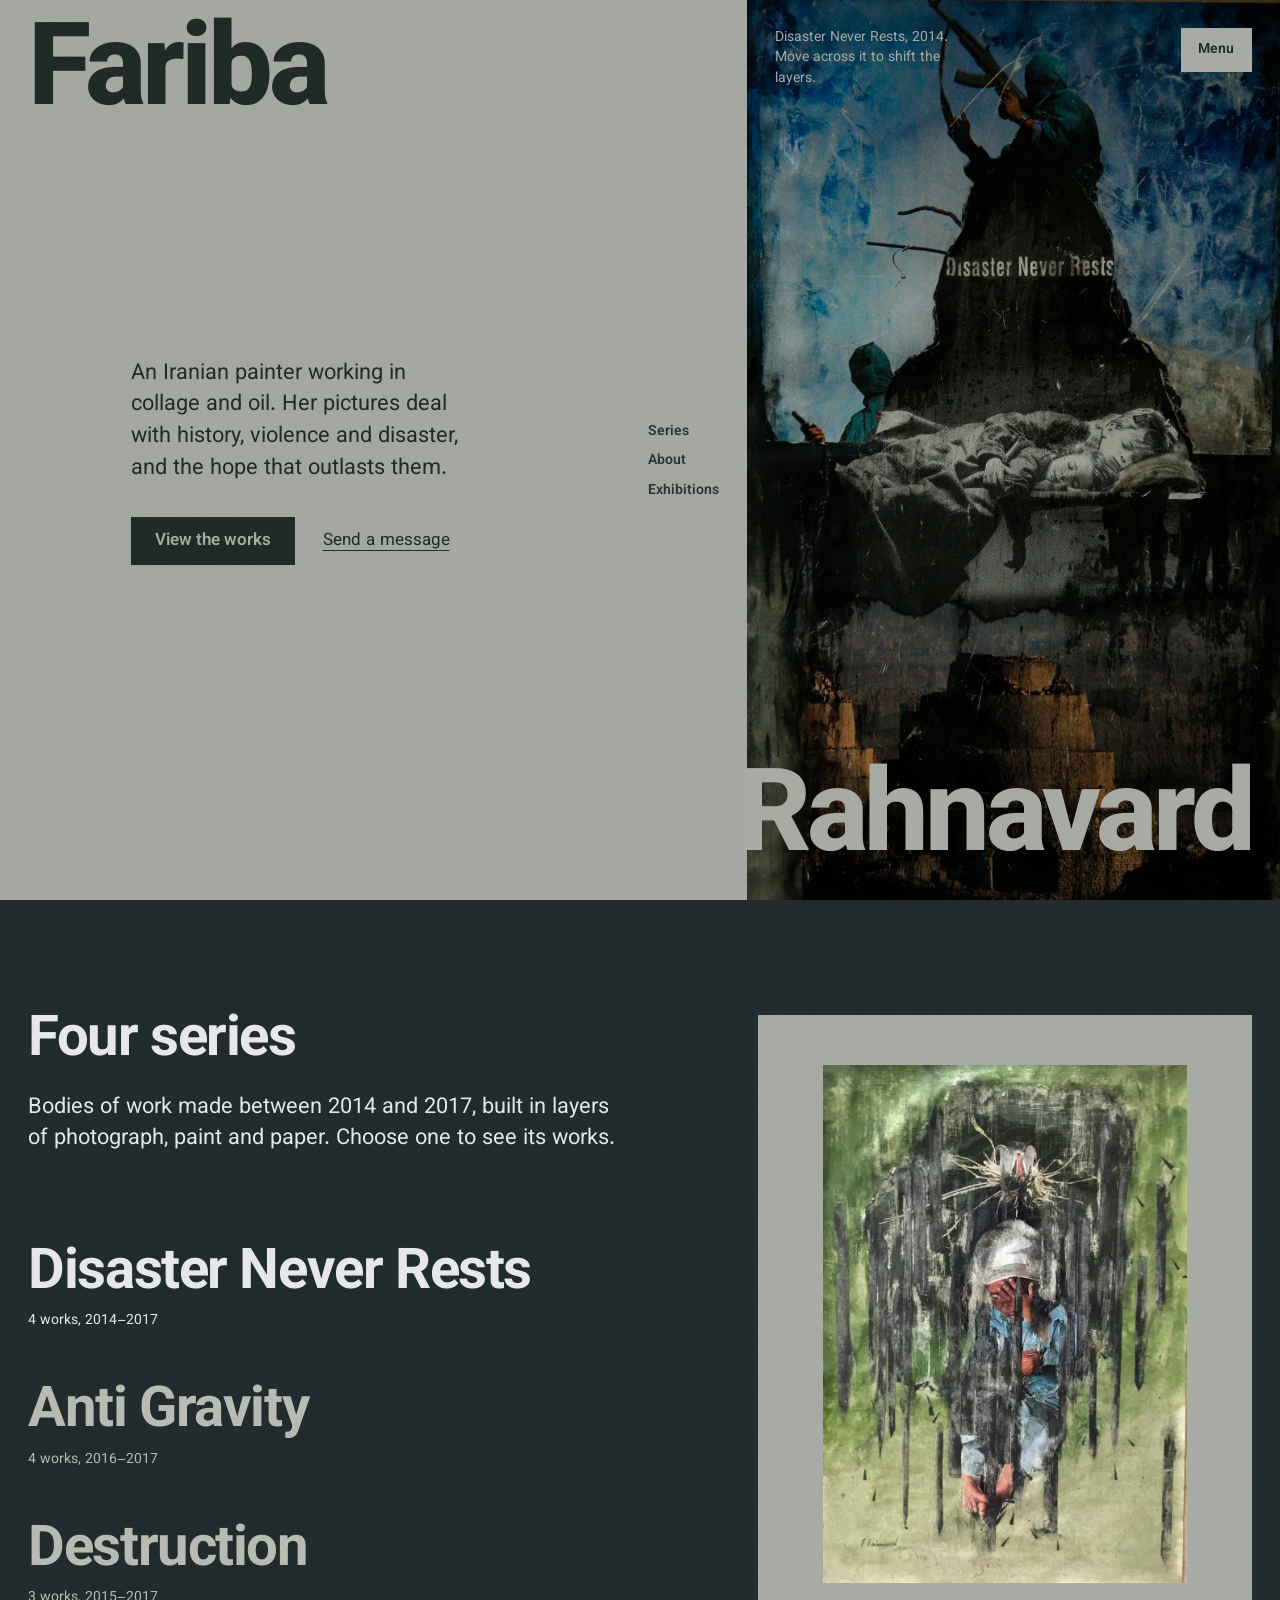
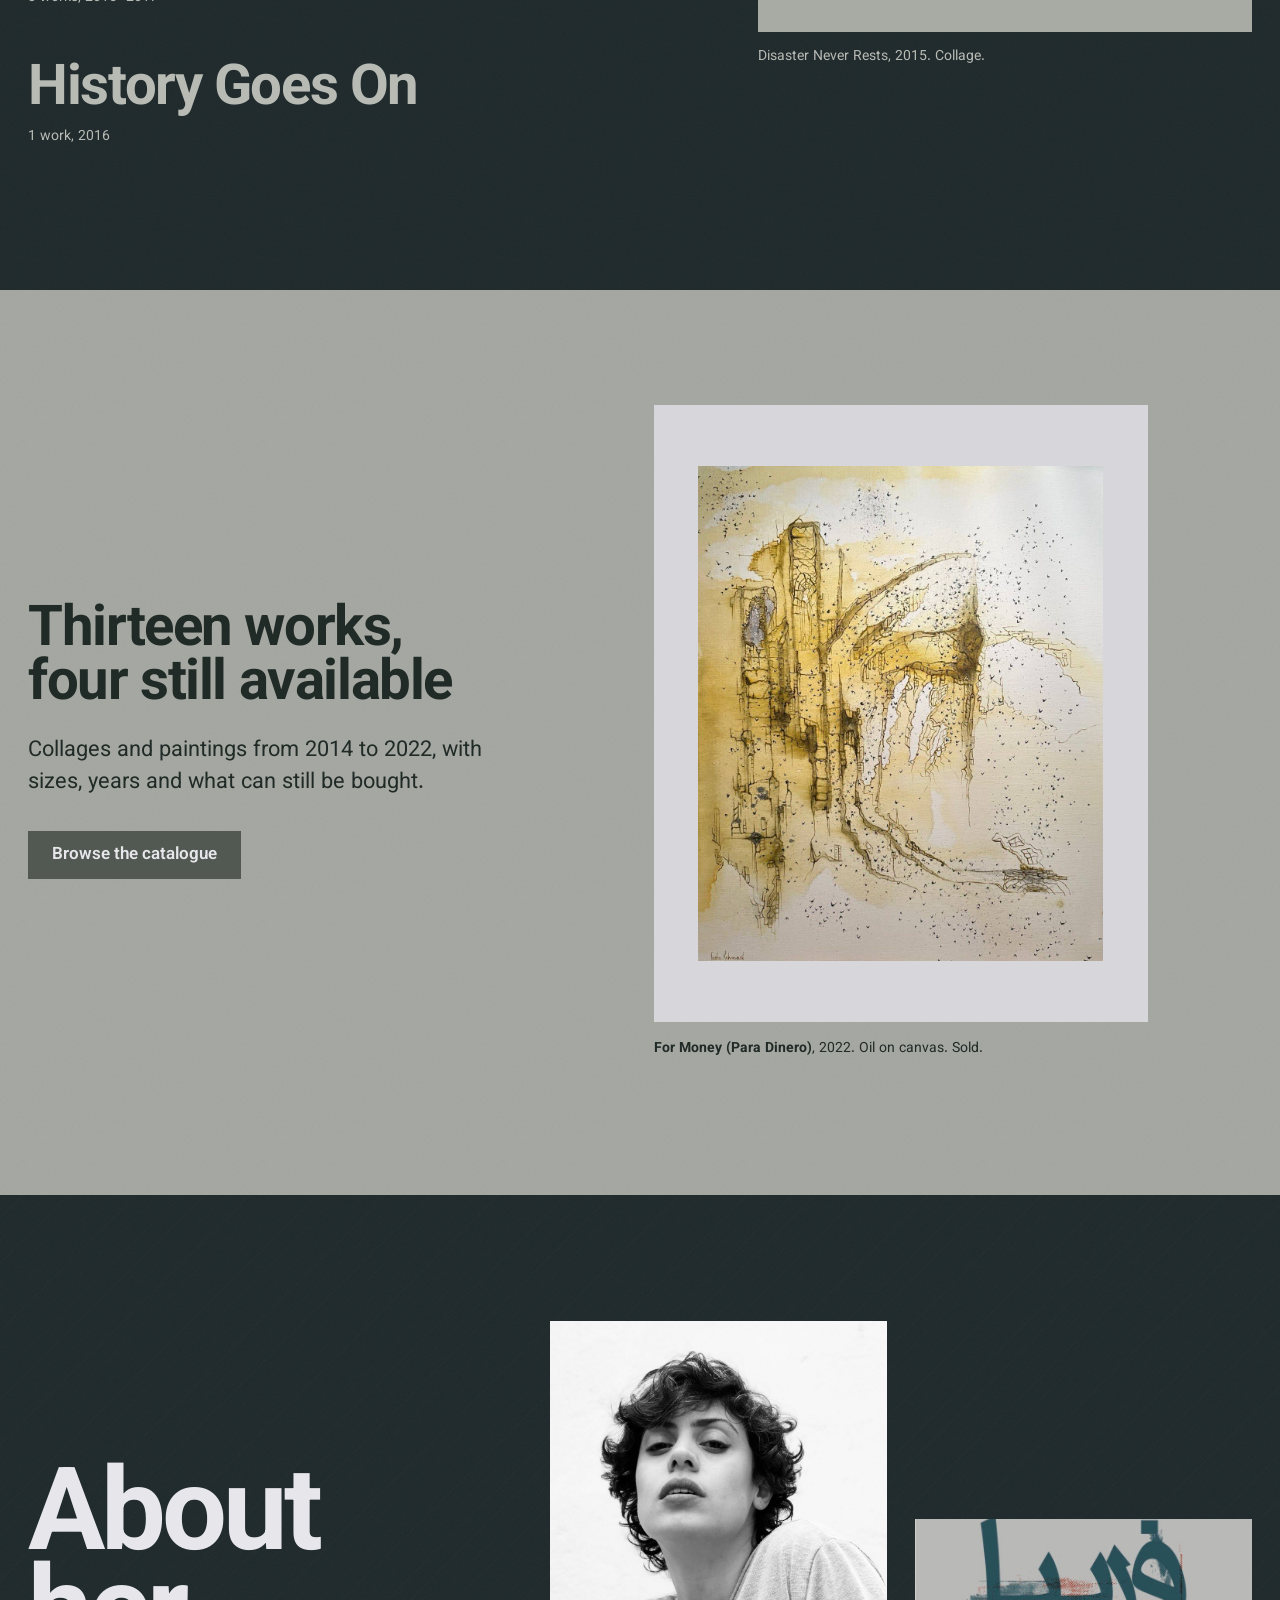
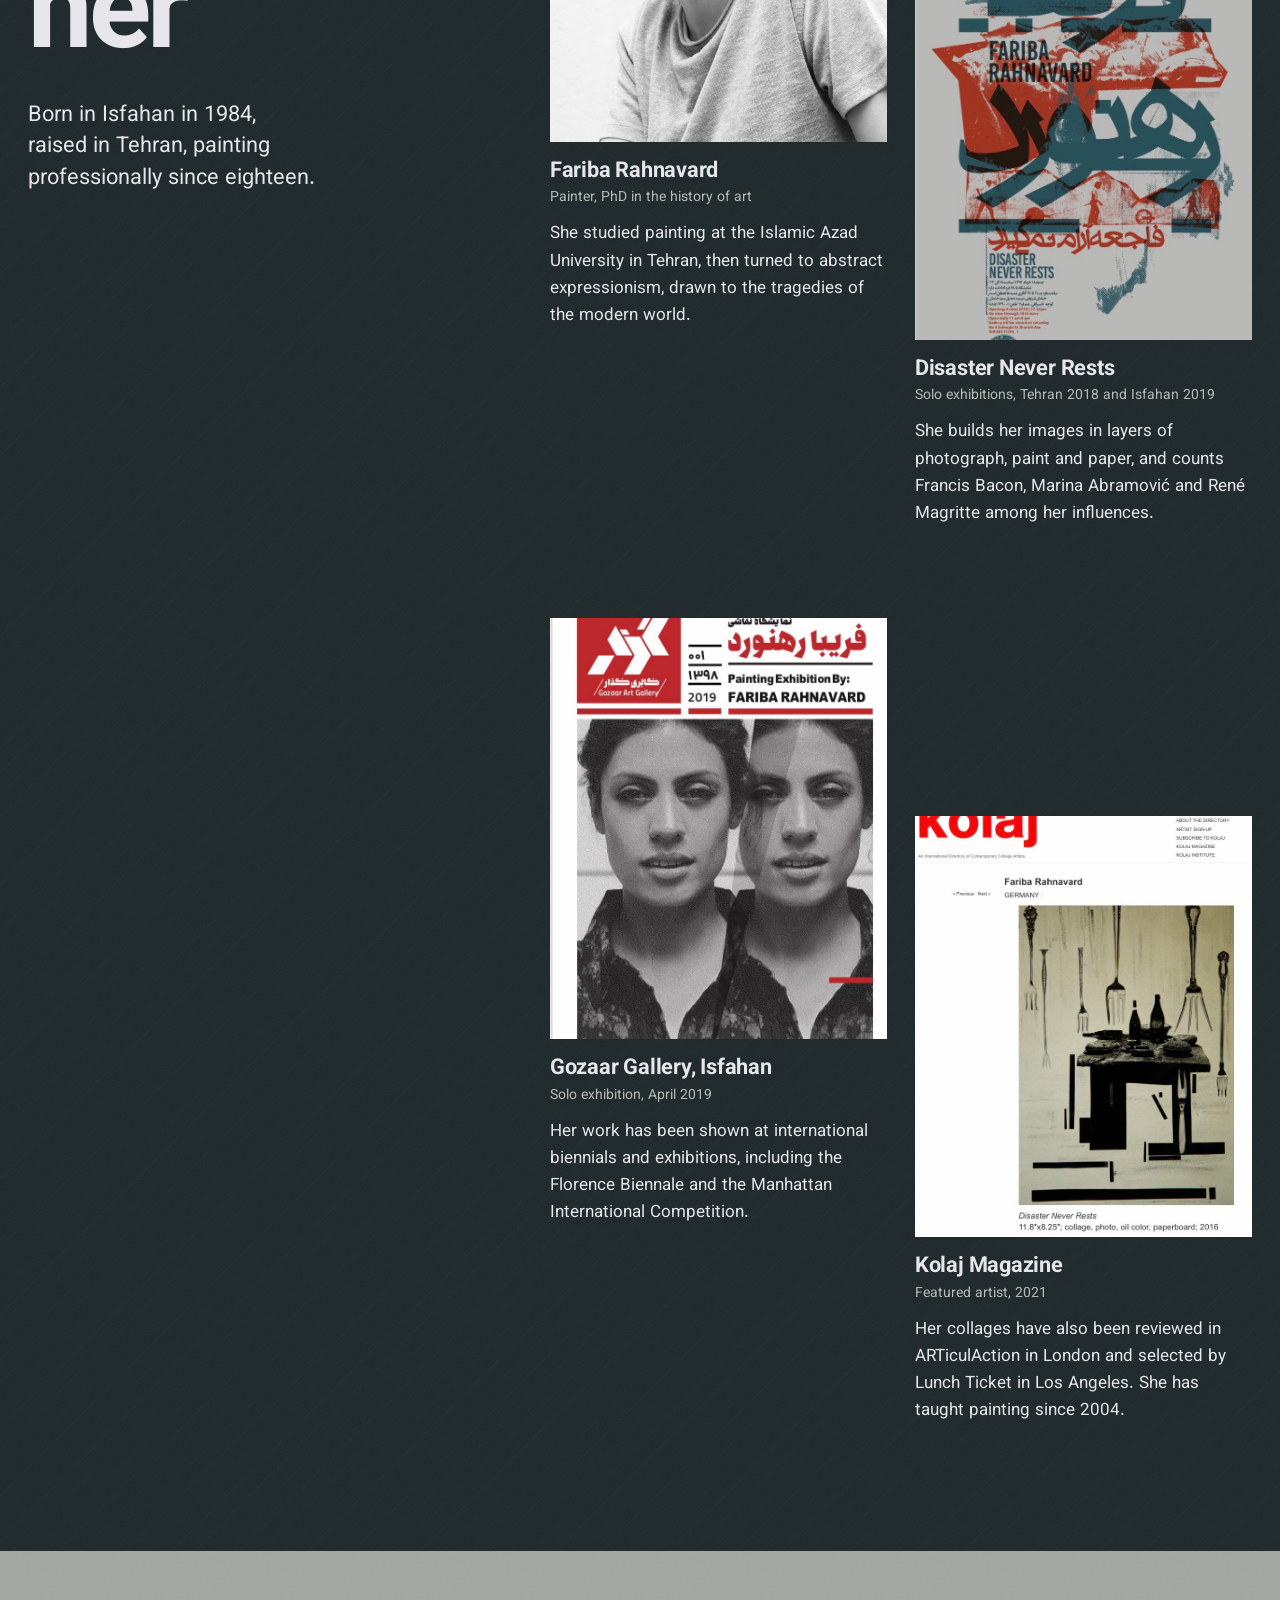
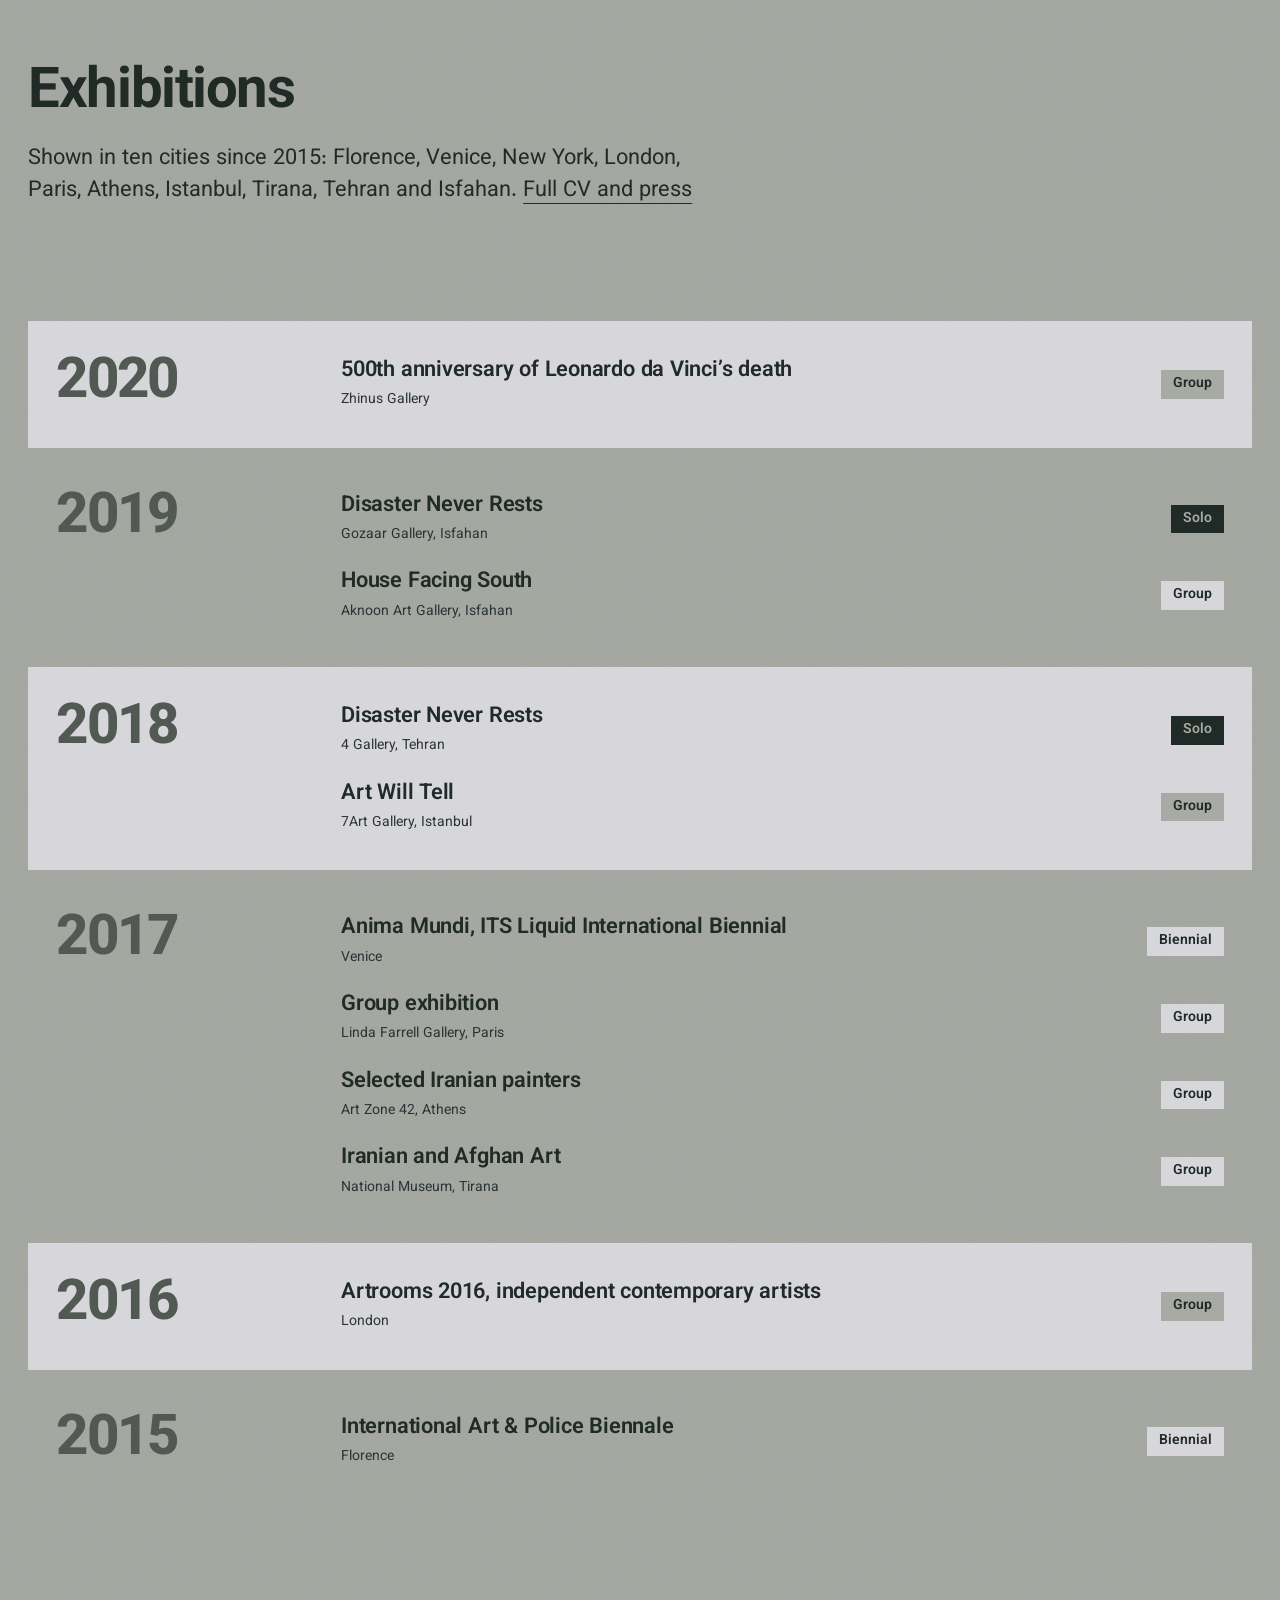
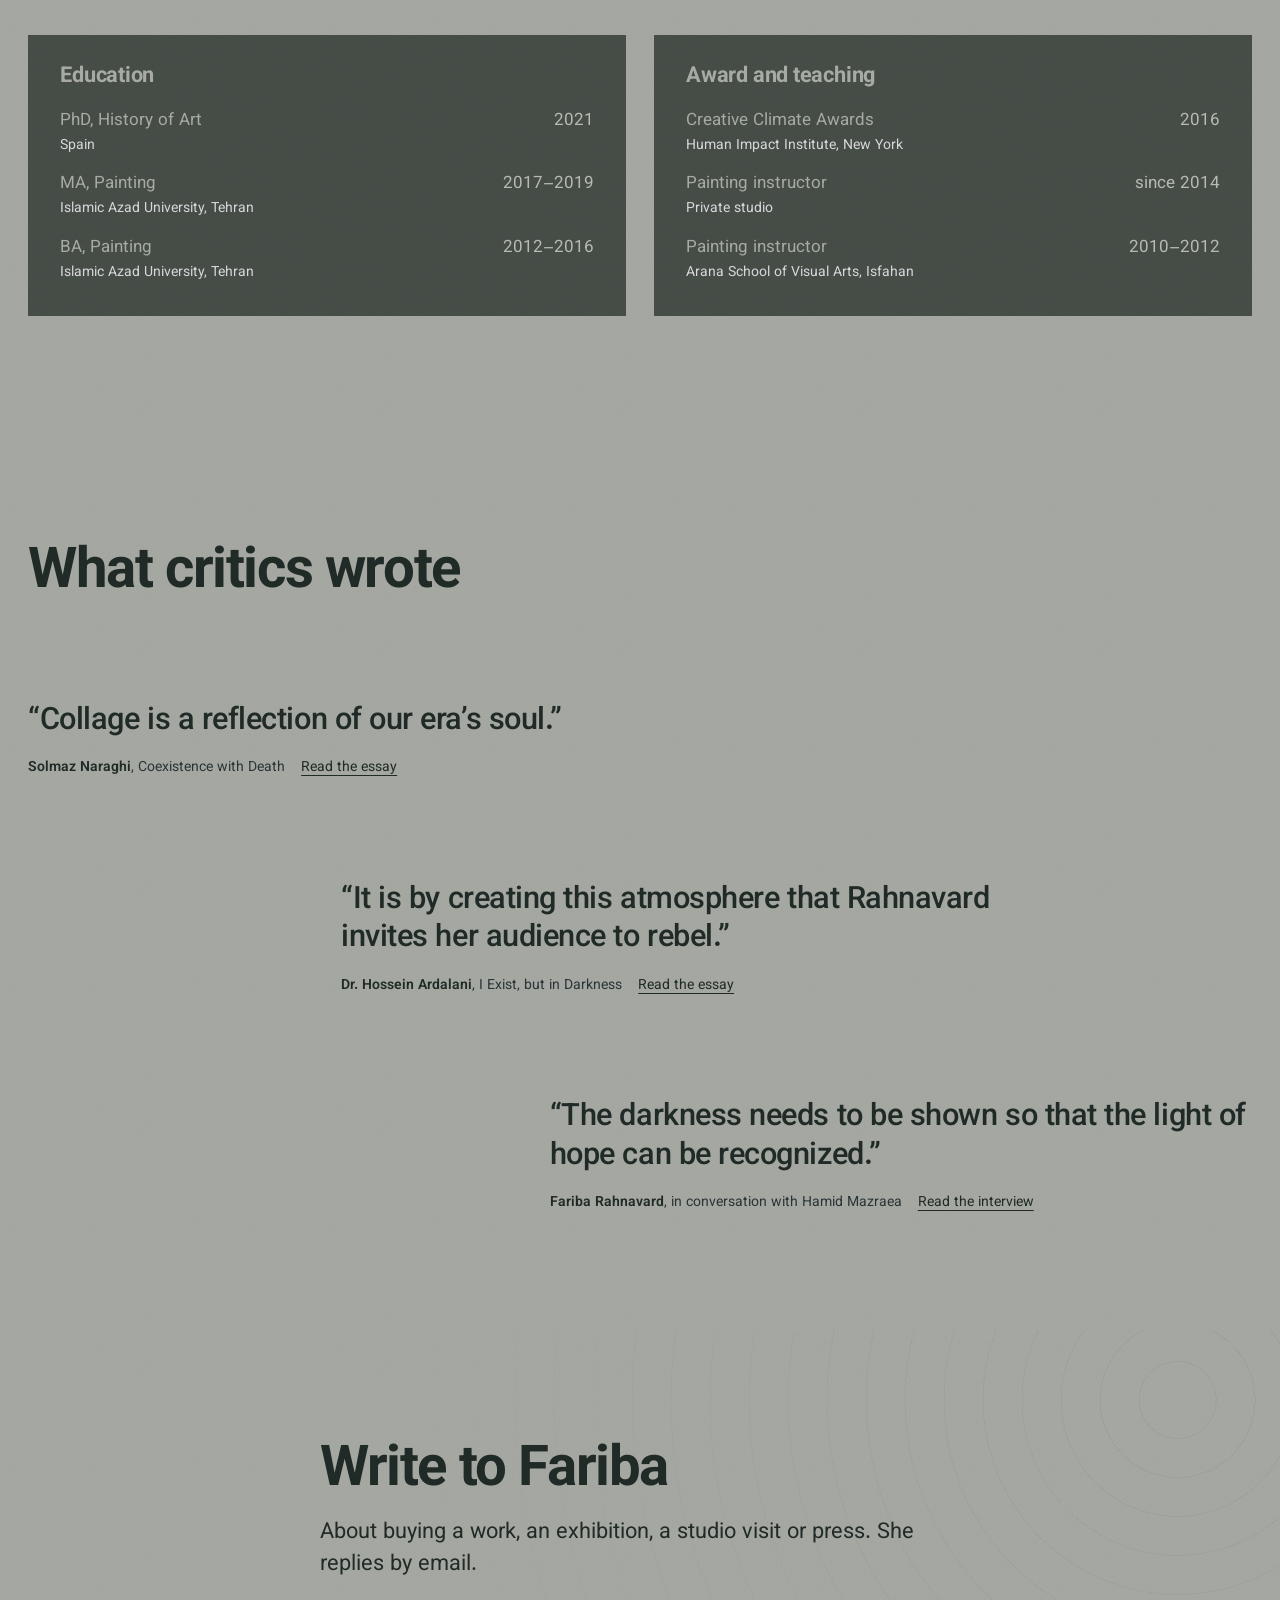
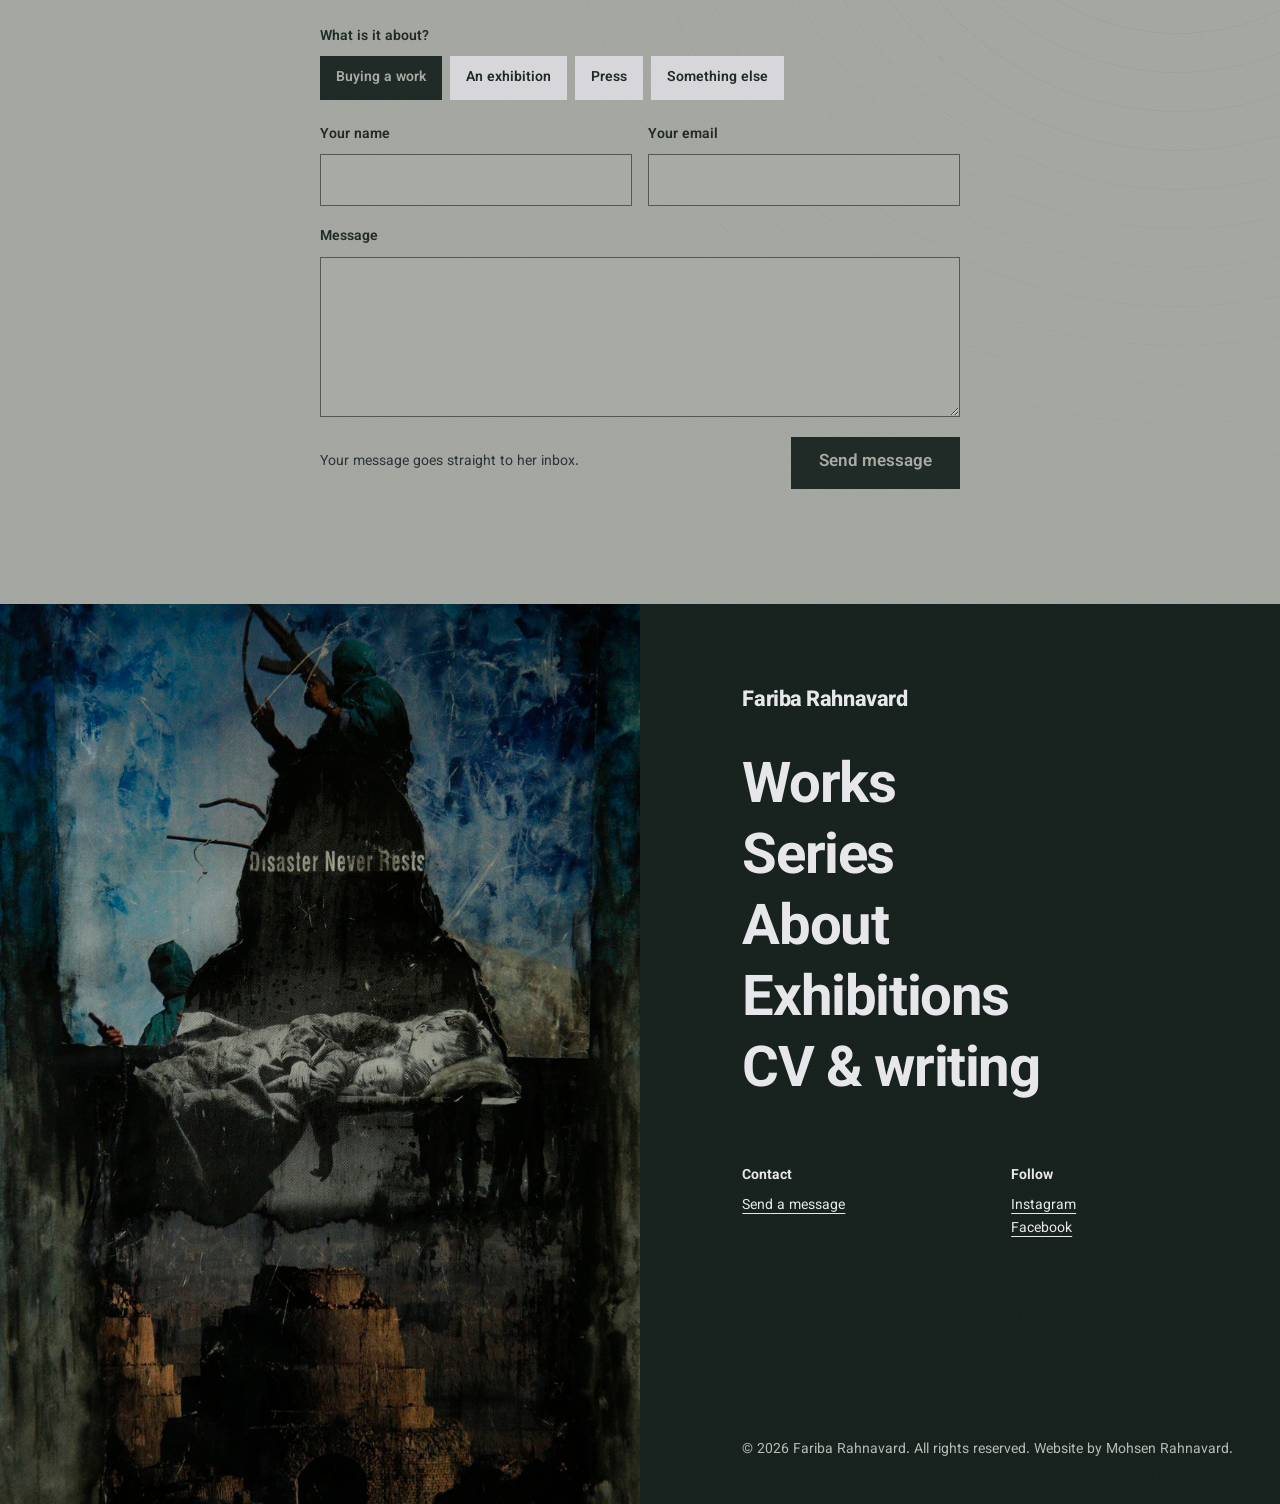
==== commit 946d219a: "Darken all background colors one step Each background shade is darker by the same amount, keeping it" ====
--- a/index.html
+++ b/index.html
@@ -8,7 +8,7 @@
     <meta property="og:title" content="Fariba Rahnavard, painter">
     <meta property="og:description" content="Collage and oil on history, violence, disaster and the hope that outlasts them.">
     <meta property="og:image" content="img/2.jpg">
-    <meta name="theme-color" content="#b8bab4">
+    <meta name="theme-color" content="#a8aaa4">
     <script>document.documentElement.classList.add('js');</script>
     <link rel="preconnect" href="https://fonts.googleapis.com">
     <link rel="preconnect" href="https://fonts.gstatic.com" crossorigin>
--- a/styles.css
+++ b/styles.css
@@ -1,9 +1,9 @@
 /* ---------- Tokens ---------- */
 
 :root {
-    --bg: #b8bab4;
-    --surface: #e7e7eb;
-    --mat: #e7e7eb;
+    --bg: #a8aaa4;
+    --surface: #d7d7db;
+    --mat: #d7d7db;
     --ink: #202a26;
     --muted: #2a3437;
     --accent: #515952;
@@ -34,16 +34,16 @@
         repeating-linear-gradient(90deg, rgb(32 42 38 / 0.018) 0 1px, transparent 1px 5px);
     --hatch: repeating-linear-gradient(135deg, rgb(81 89 82 / 0.045) 0 1px, transparent 1px 16px);
     --dots: radial-gradient(circle, rgb(32 42 38 / 0.11) 0.9px, transparent 1.4px) 0 0 / 22px 22px;
-    --wash: radial-gradient(ellipse 70% 60% at 0% 100%, rgb(184 186 180 / 0.13), transparent 70%);
+    --wash: radial-gradient(ellipse 70% 60% at 0% 100%, rgb(168 170 164 / 0.13), transparent 70%);
 
     color-scheme: light;
 }
 
 .series,
 .about {
-    --bg: #2a3437;
-    --surface: #2a3437;
-    --mat: #b8bab4;
+    --bg: #1e282a;
+    --surface: #1e282a;
+    --mat: #a8aaa4;
     --ink: #e7e7eb;
     --muted: #b8bab4;
     --accent: #b8bab4;
@@ -52,9 +52,9 @@
 }
 
 .site-footer {
-    --bg: #202a26;
-    --surface: #202a26;
-    --mat: #515952;
+    --bg: #141e1a;
+    --surface: #141e1a;
+    --mat: #444b45;
     --ink: #e7e7eb;
     --muted: #b8bab4;
     --accent: #b8bab4;
@@ -63,9 +63,9 @@
 }
 
 .buying {
-    --bg: #e7e7eb;
-    --surface: #b8bab4;
-    --mat: #b8bab4;
+    --bg: #d7d7db;
+    --surface: #a8aaa4;
+    --mat: #a8aaa4;
 }
 
 /* ---------- Base ---------- */
@@ -895,7 +895,7 @@
 .study > div {
     grid-column: span 6;
     padding: 32px;
-    background: var(--grain), #515952;
+    background: var(--grain), #444b45;
     color: var(--bg);
 }
 
@@ -1482,7 +1482,7 @@
     margin: 0;
     padding: 0;
     border: 0;
-    background: var(--ink);
+    background: #d7d7db;
     color: var(--bg);
     --ink: #e7e7eb;
     --muted: #b8bab4;
@@ -1496,7 +1496,7 @@
 }
 
 .viewer::backdrop {
-    background: #202a26;
+    background: #141e1a;
 }
 
 @keyframes viewer-in {
@@ -1530,7 +1530,7 @@
     flex-direction: column;
     gap: 1.5rem;
     padding: 2rem;
-    background: #2a3437;
+    background: #1e282a;
 }
 
 .viewer-bar {
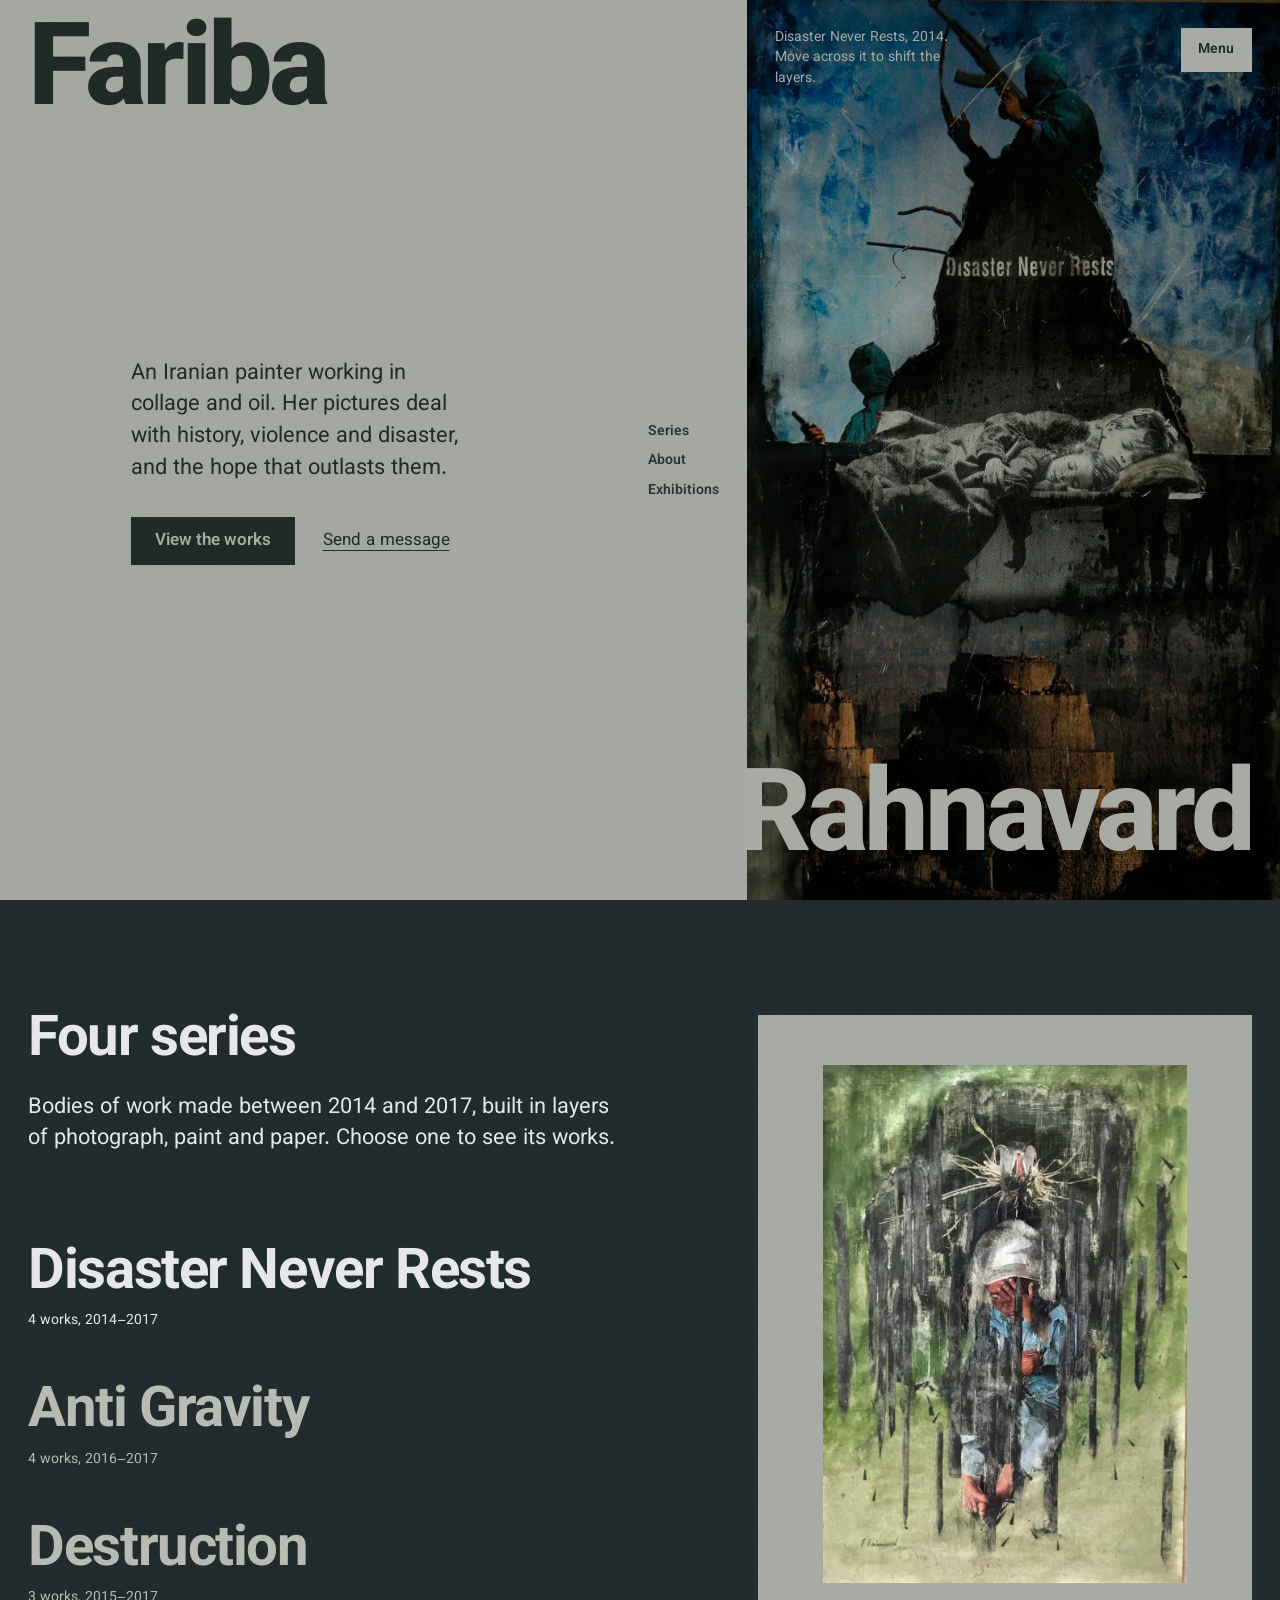
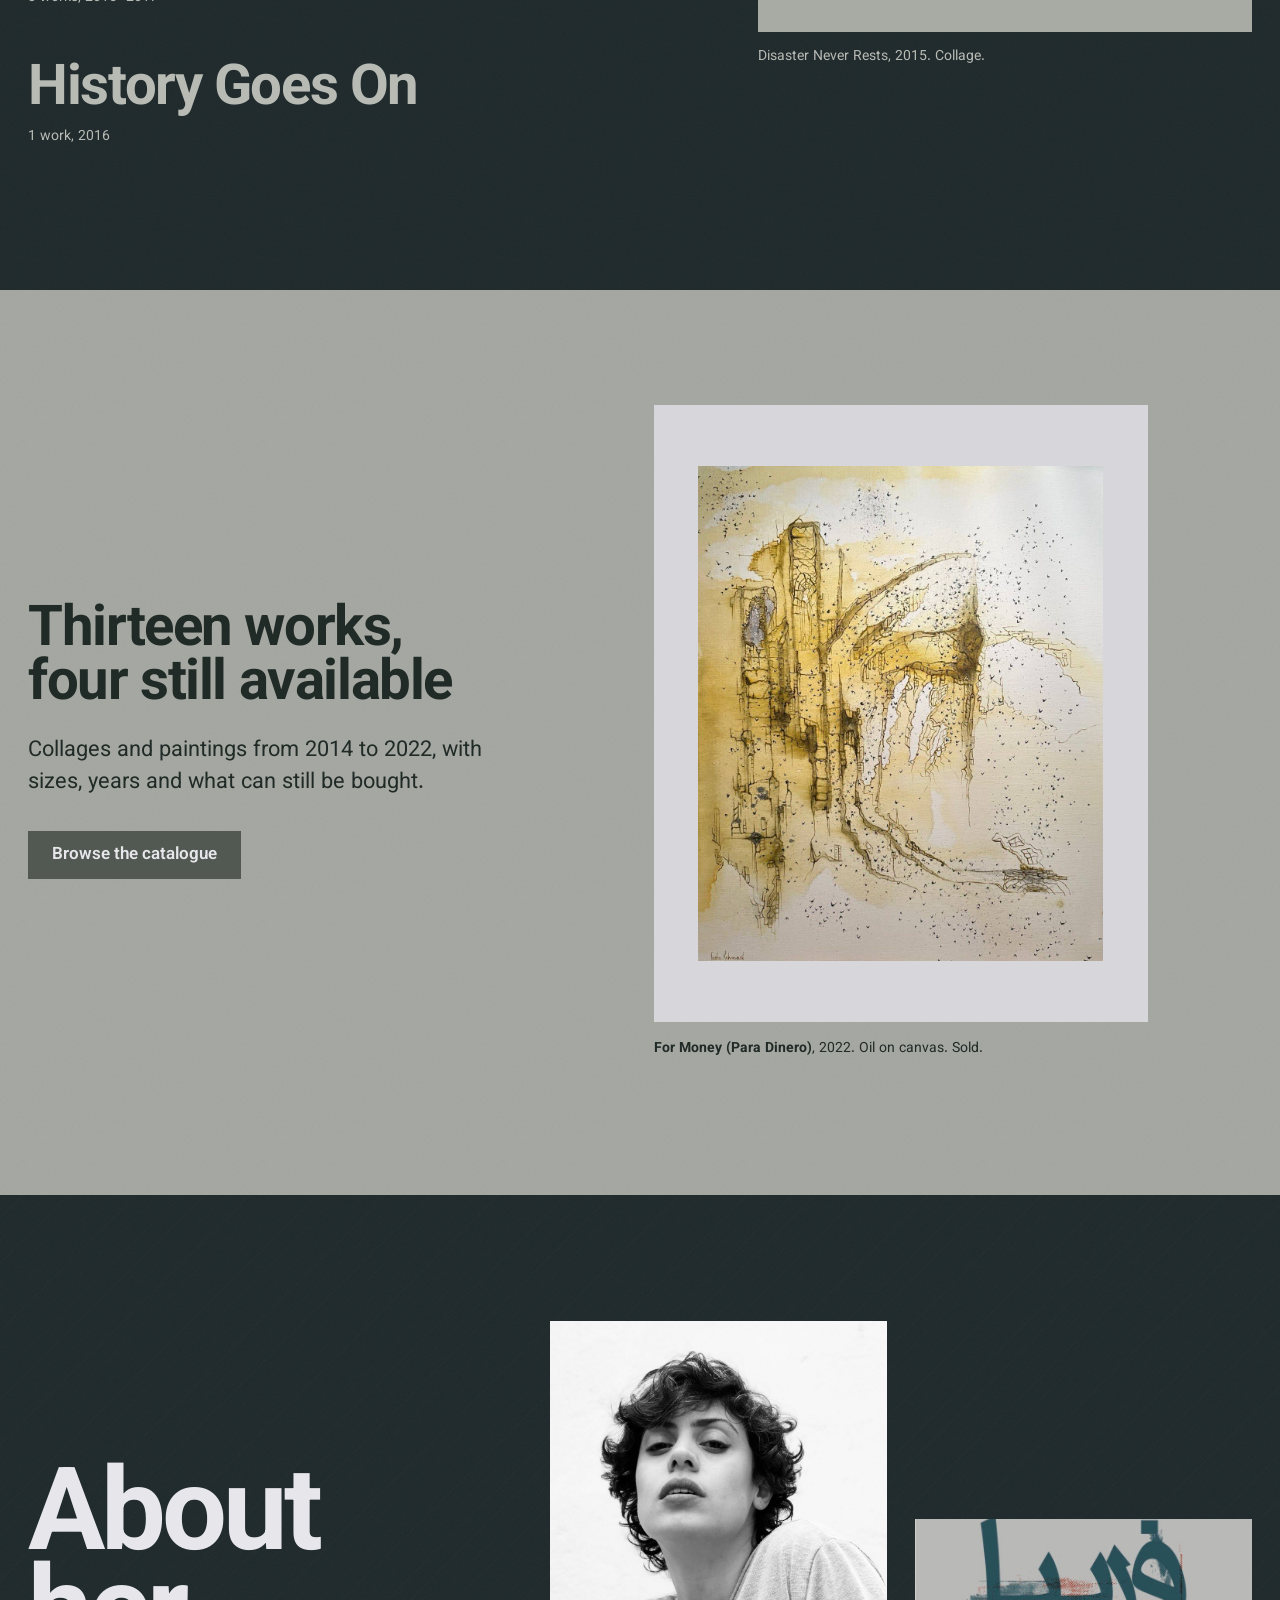
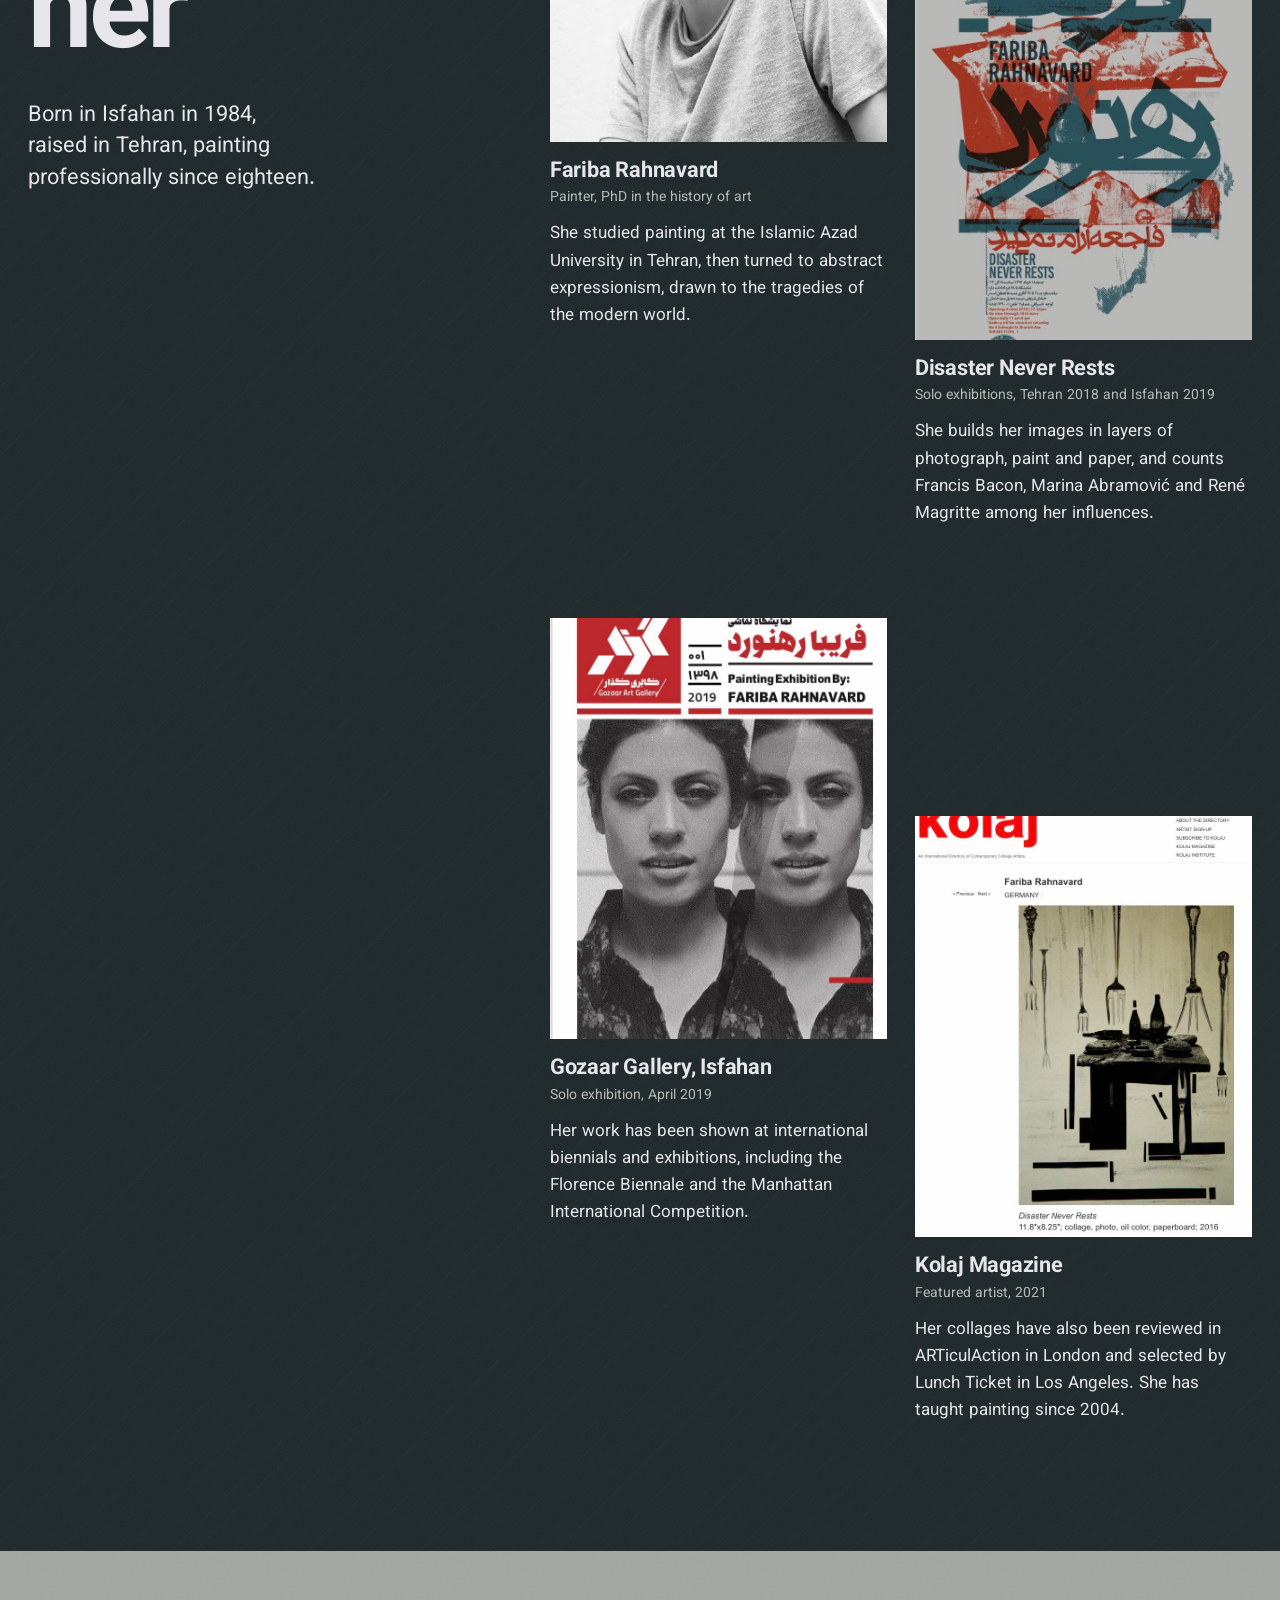
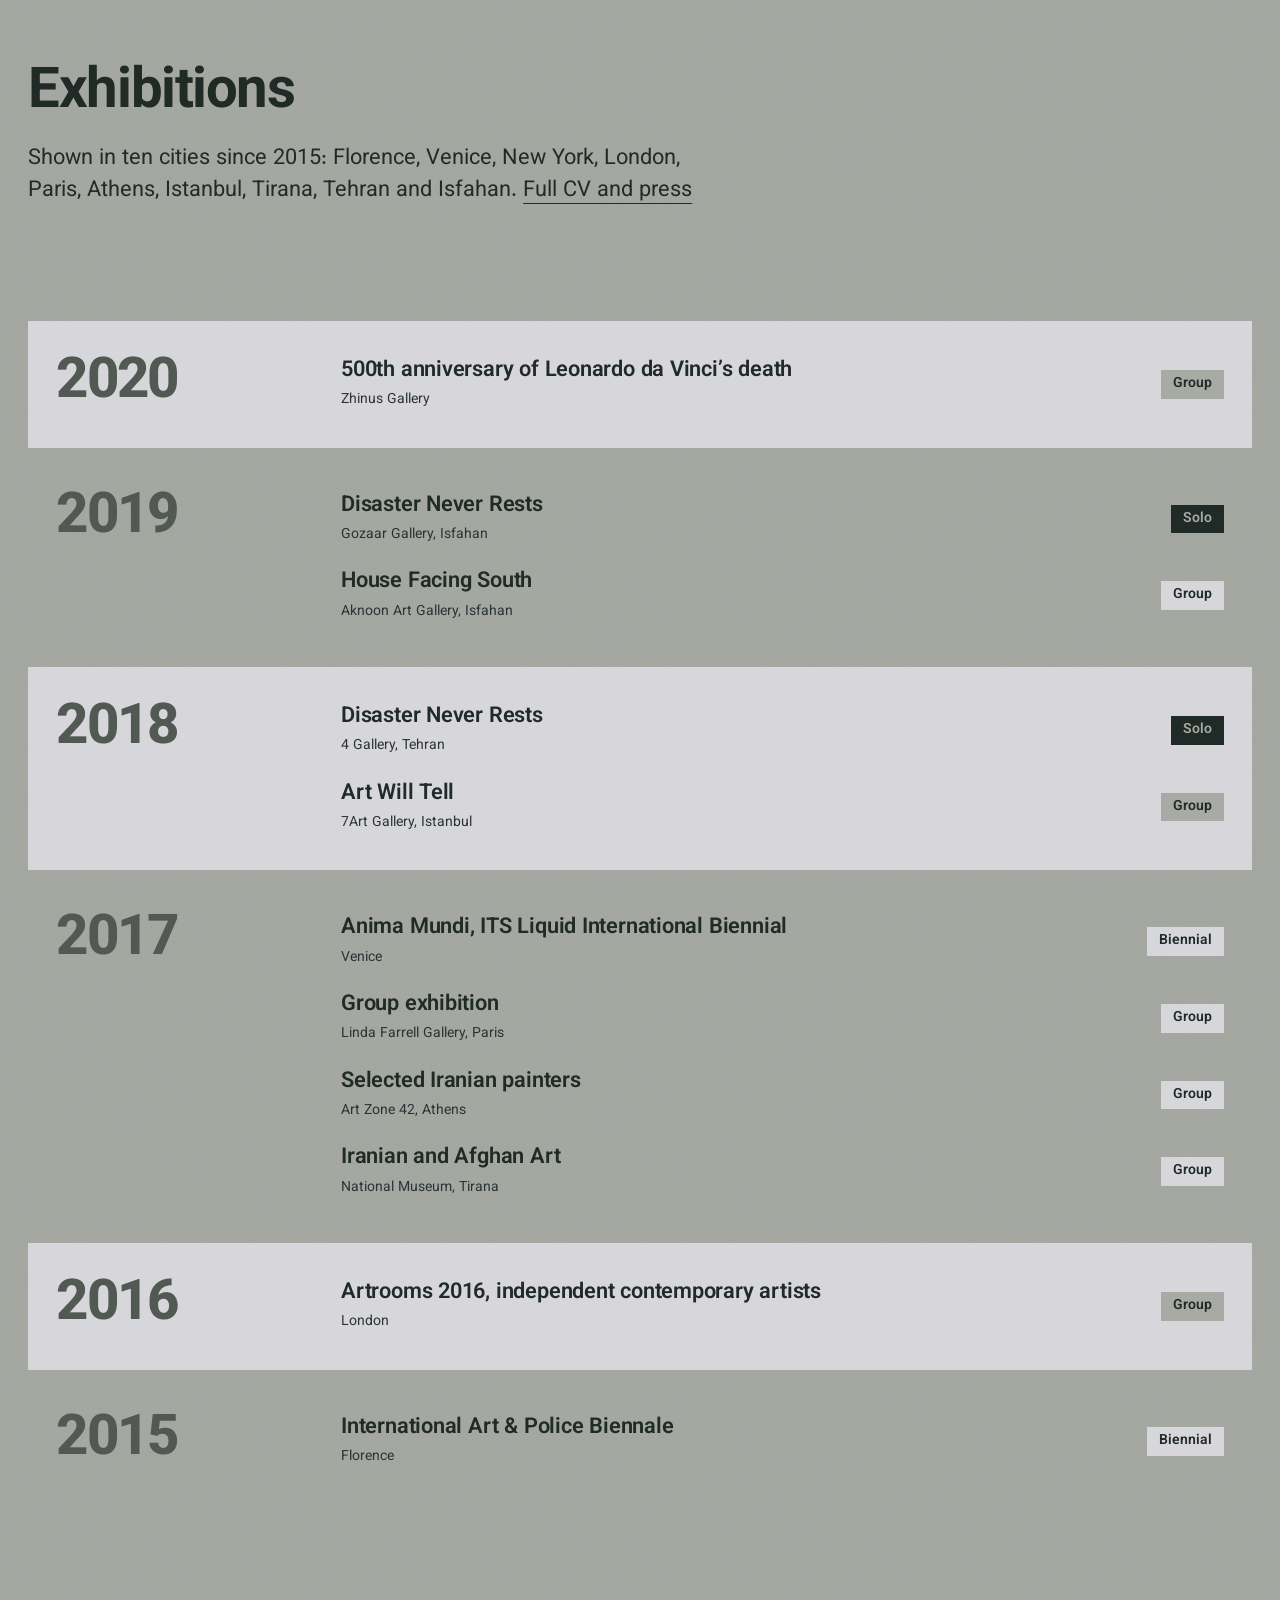
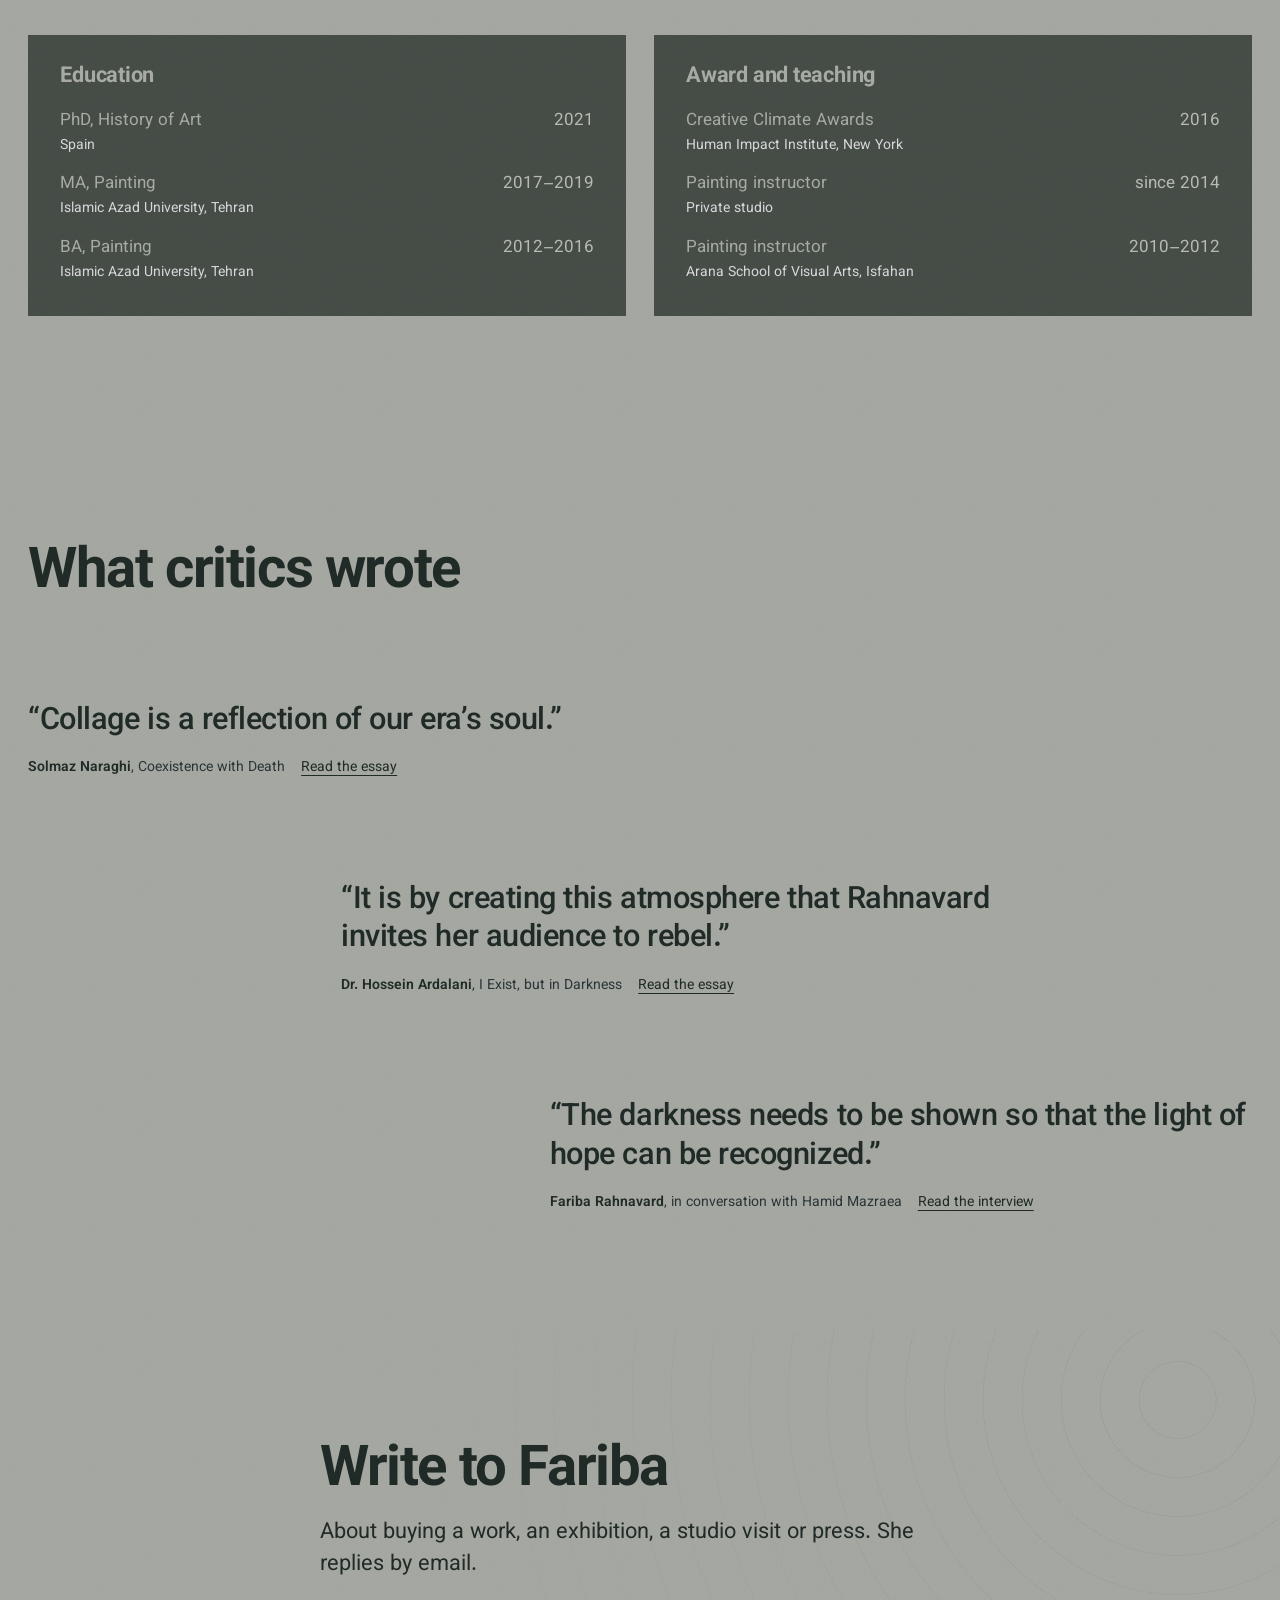
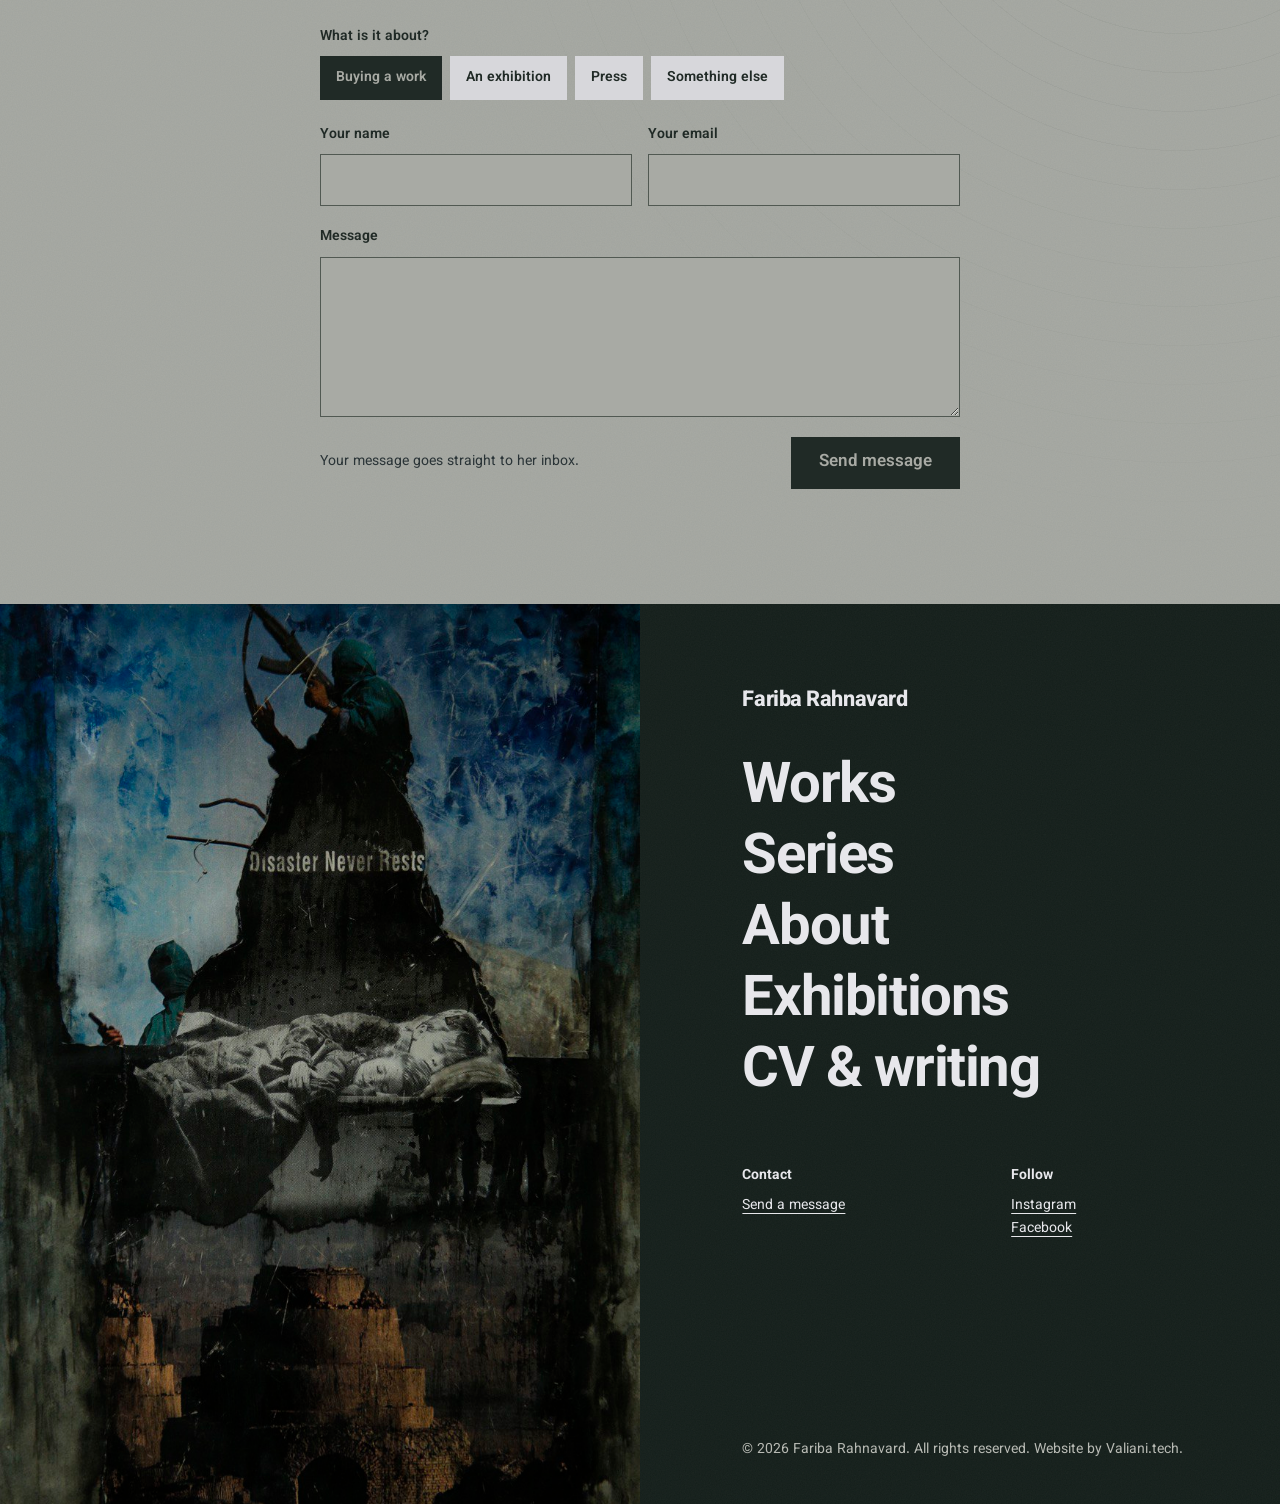
==== commit 6fe71b10: "Credit Valiani.tech in the footer Co-Authored-By: Claude Opus 5.5 <noreply@anthropic.com>" ====
--- a/index.html
+++ b/index.html
@@ -330,7 +330,7 @@
                     </ul>
                 </div>
             </div>
-            <p class="legal">© <span data-year>2026</span> Fariba Rahnavard. All rights reserved. Website by Mohsen Rahnavard.</p>
+            <p class="legal">© <span data-year>2026</span> Fariba Rahnavard. All rights reserved. Website by Valiani.tech.</p>
         </div>
     </footer>
 </body>
